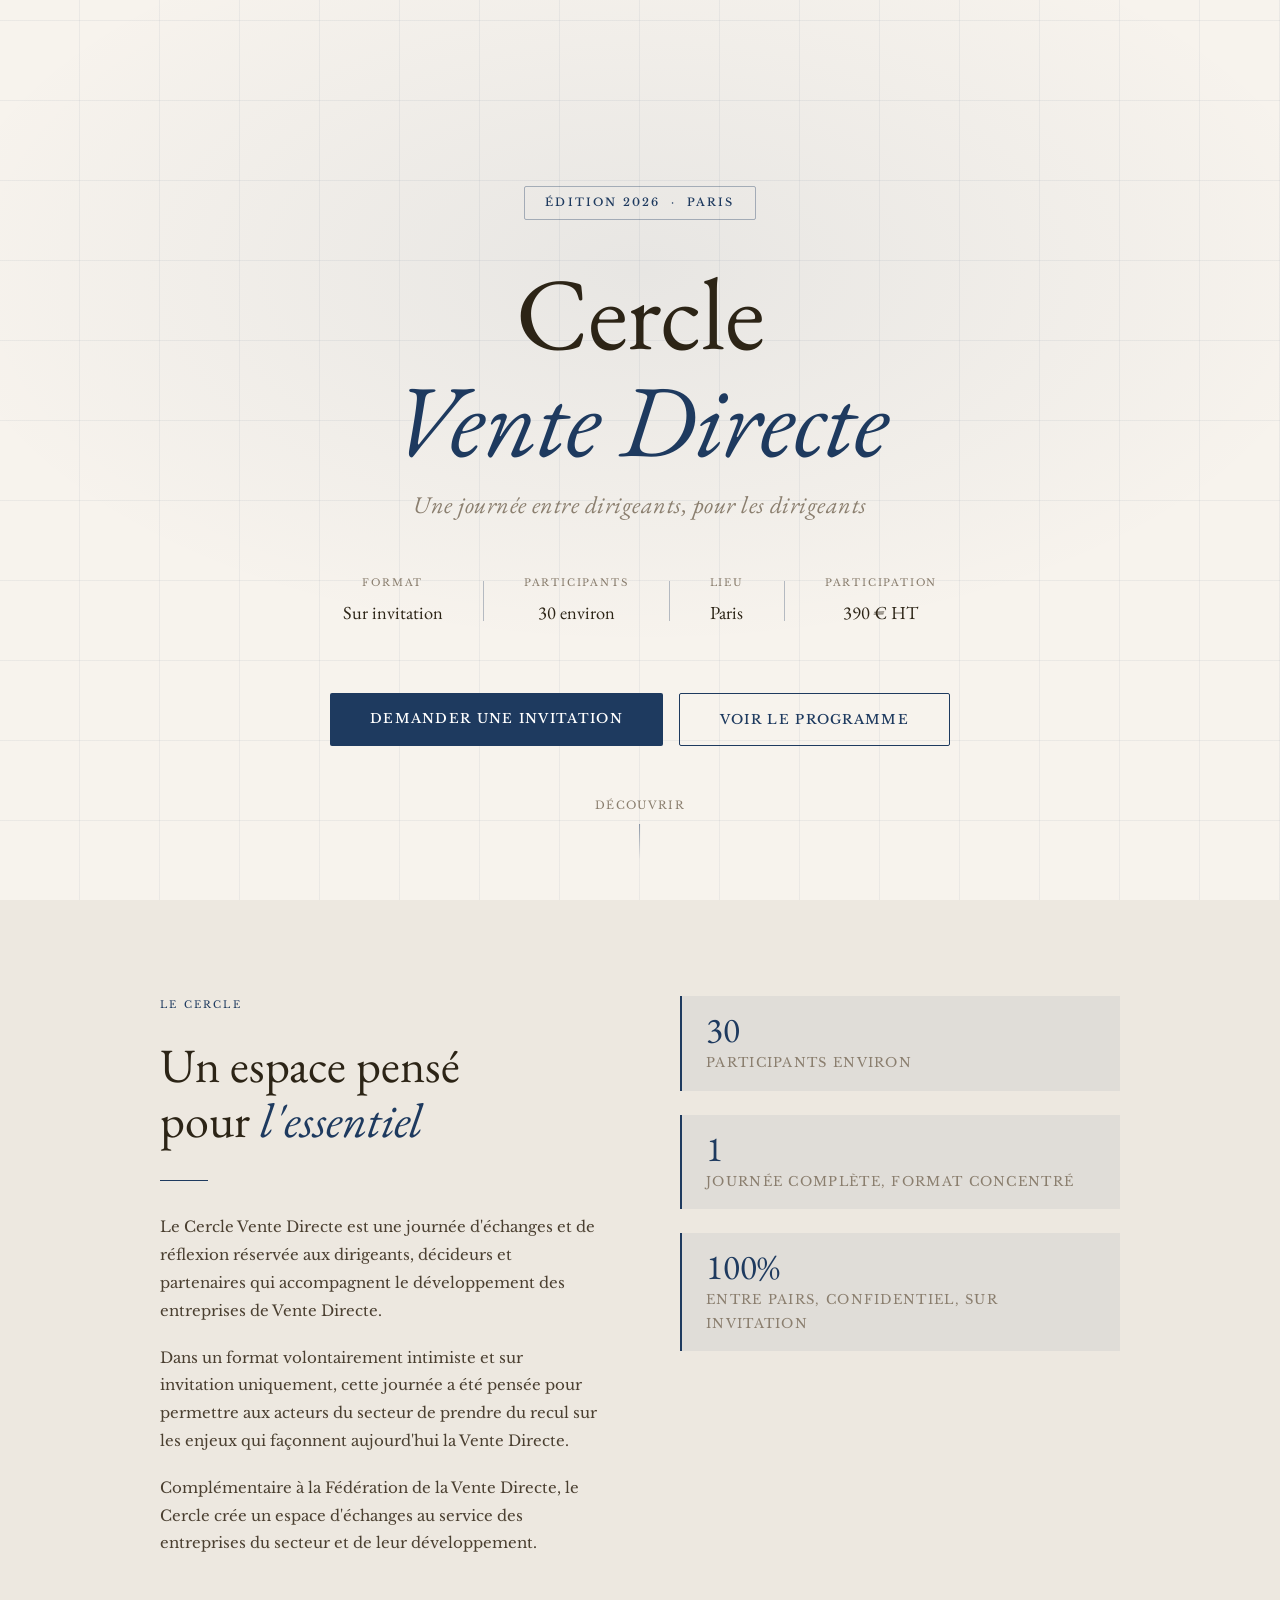
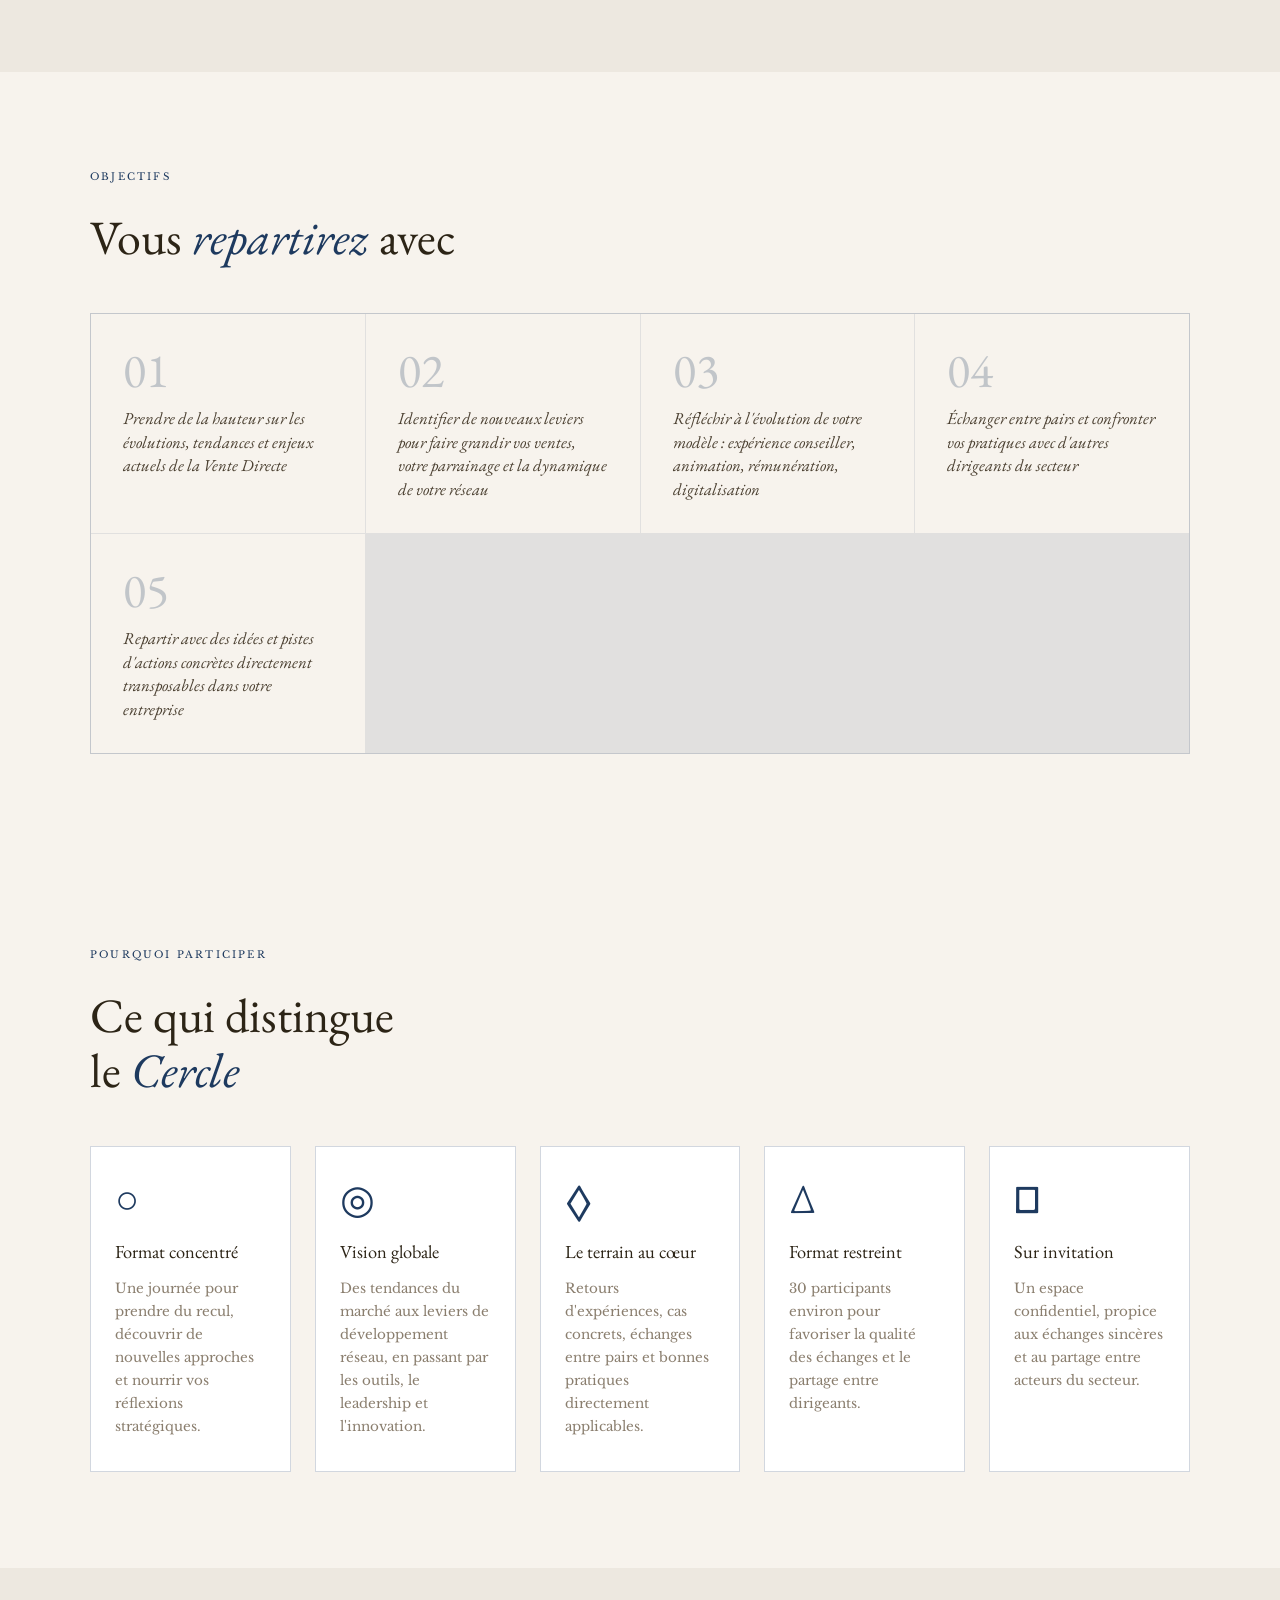
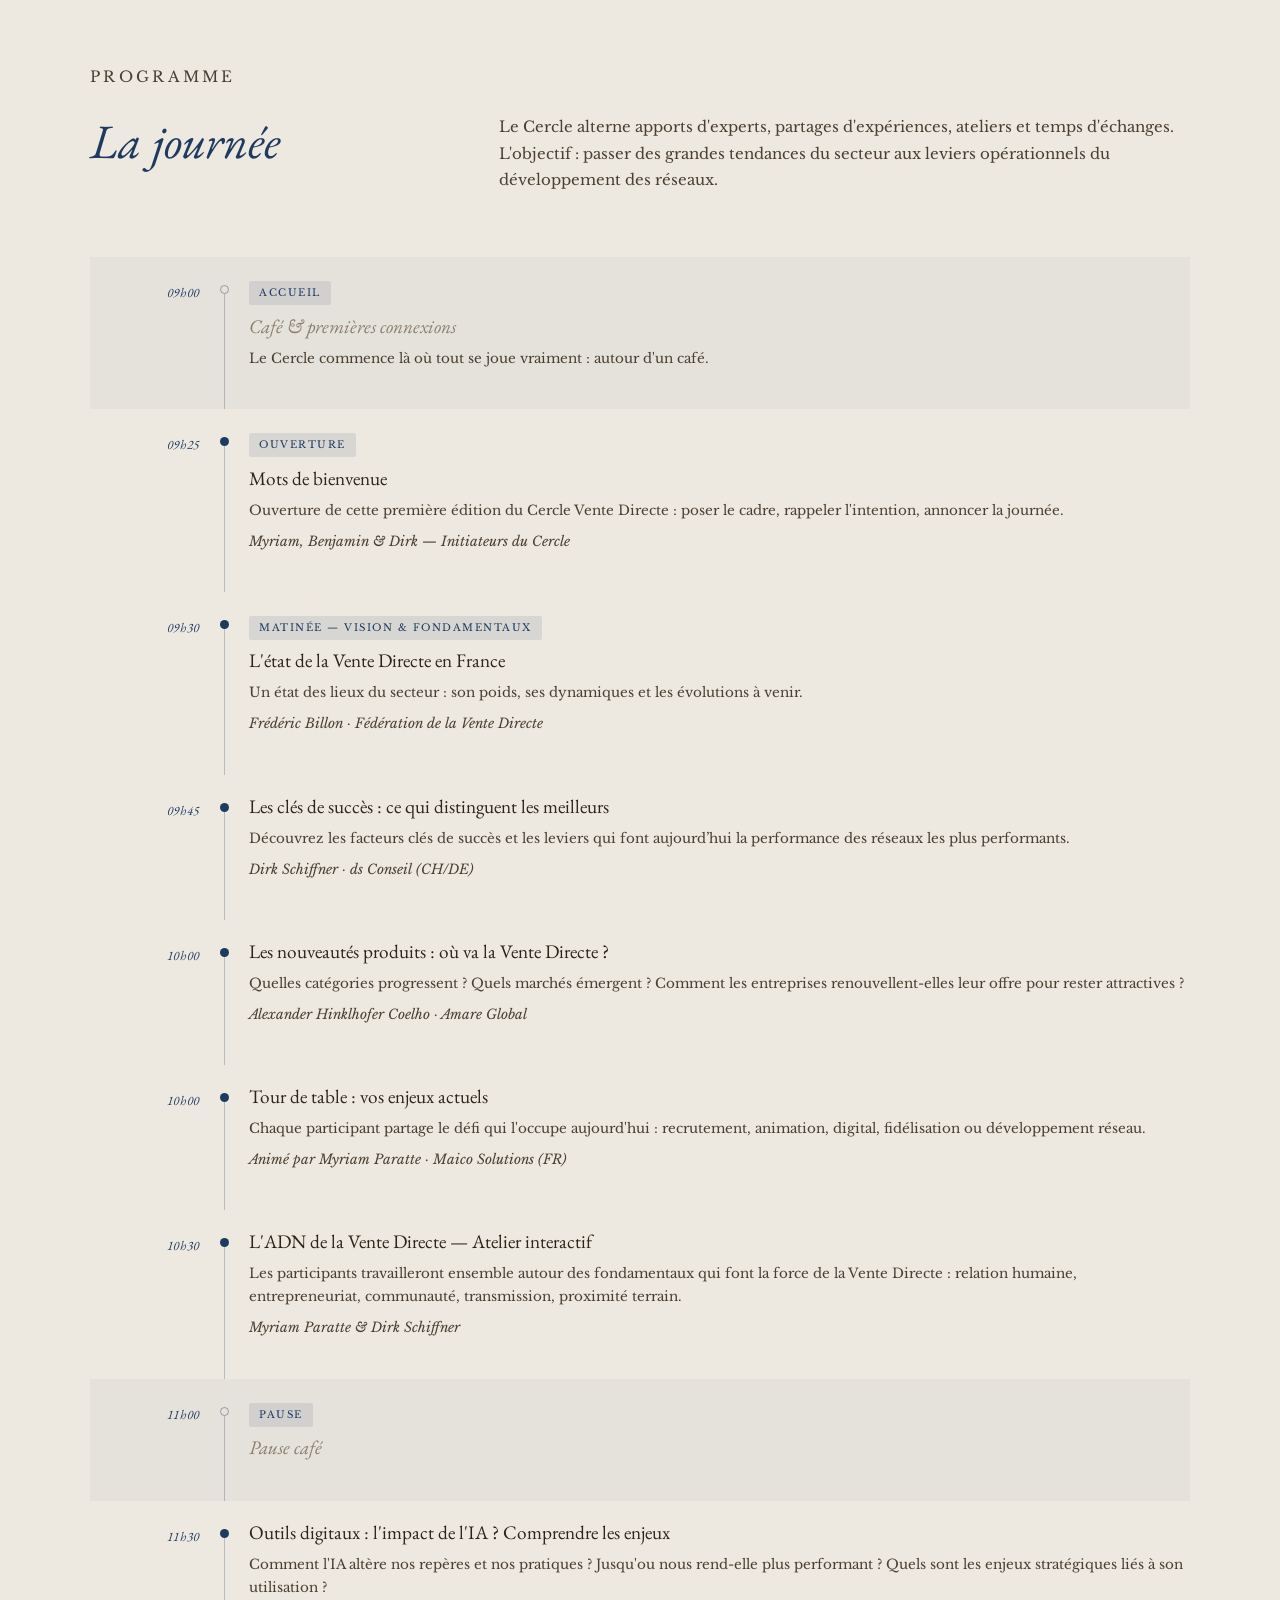
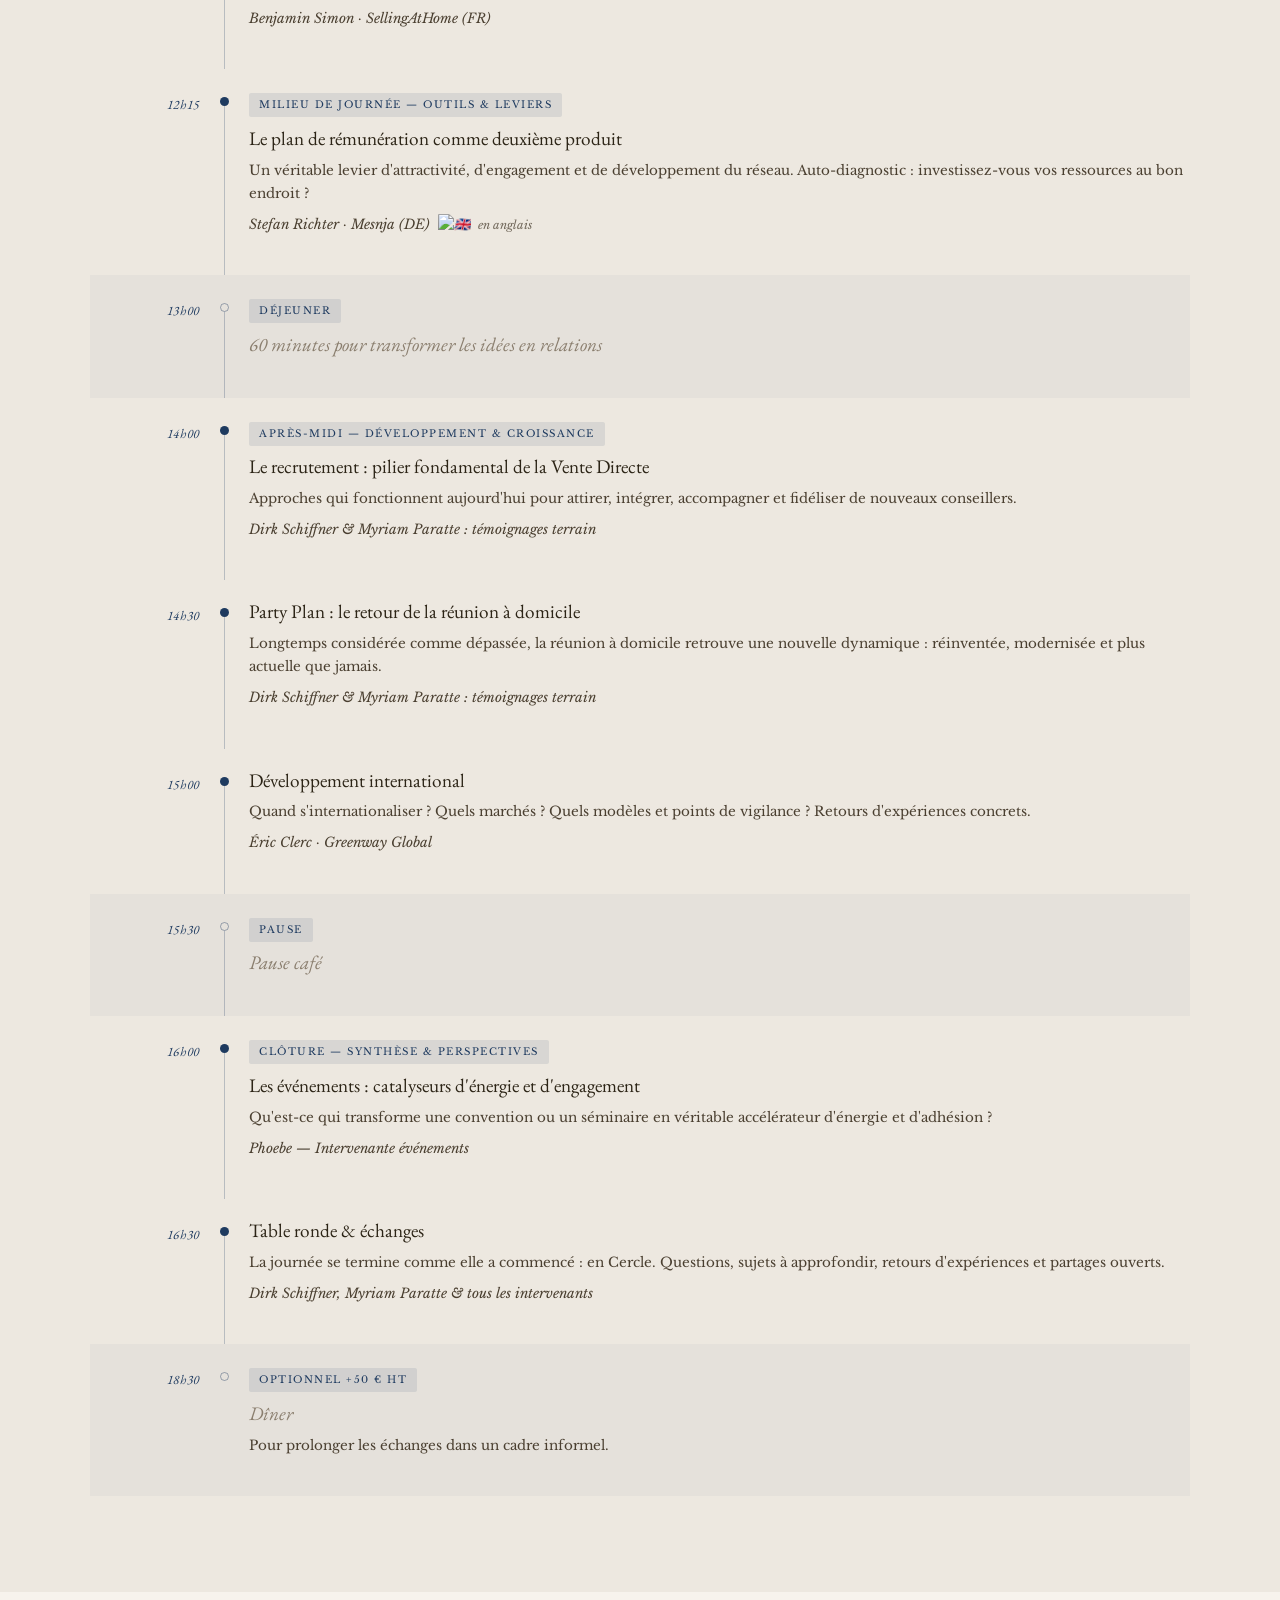
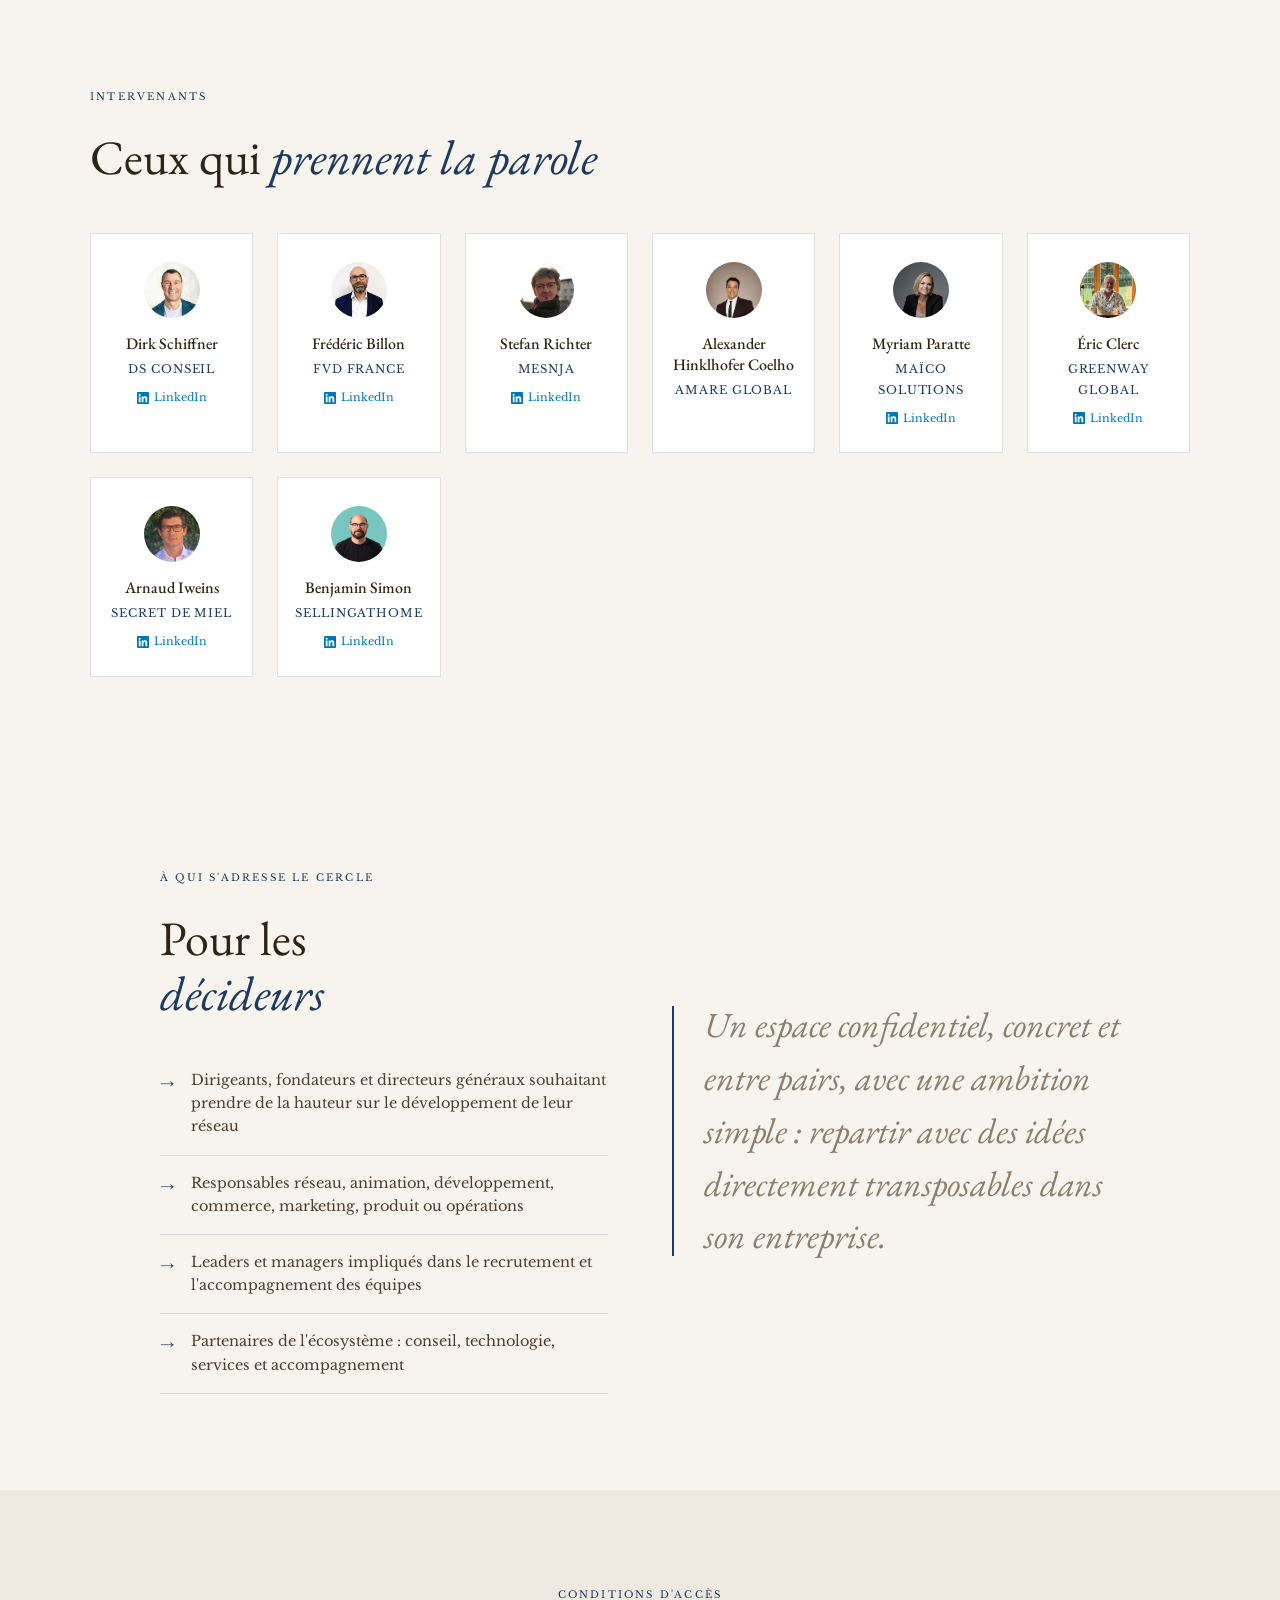
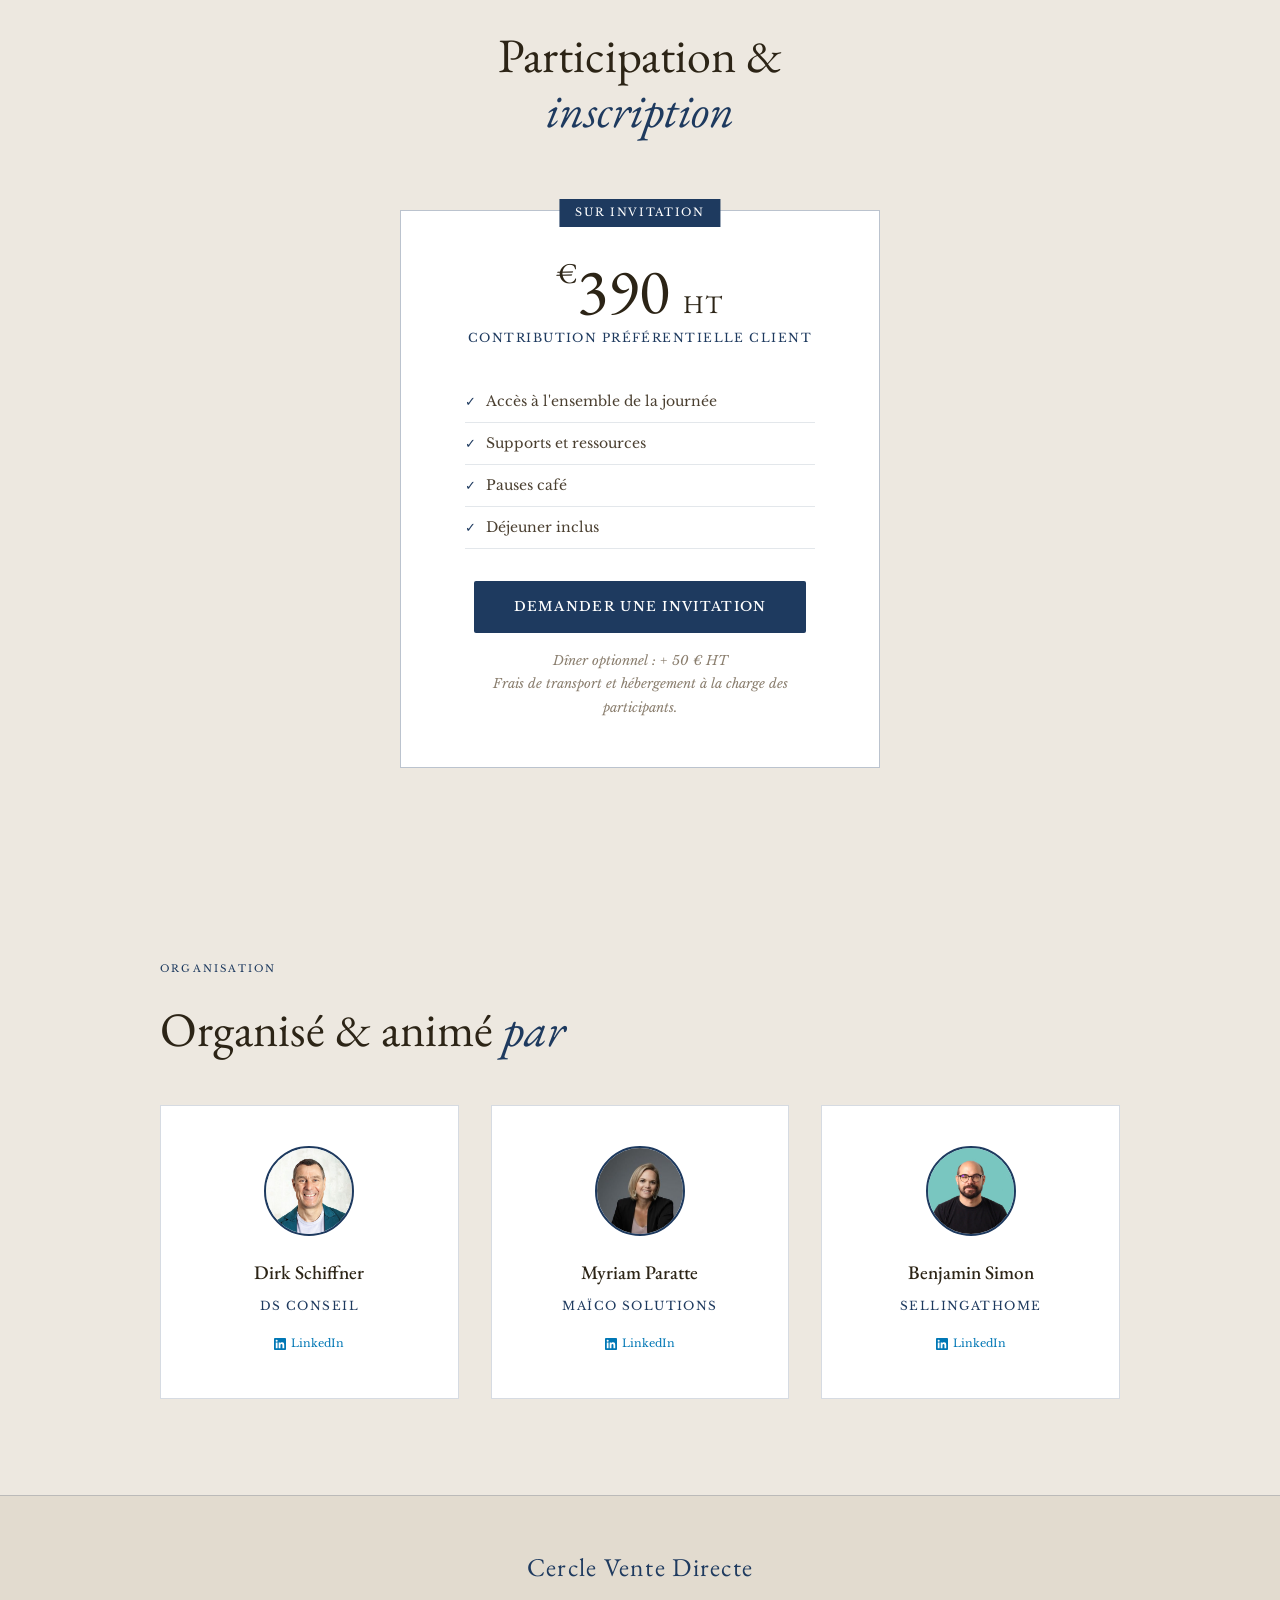
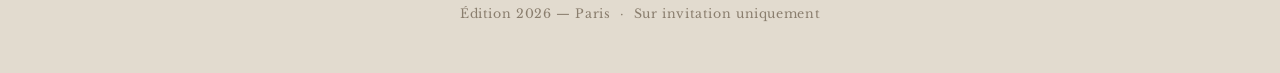
==== index.html @ 14cc056e "Remplacement emoji drapeau par petite icône image (flagcdn) Co-Authored-By: Claude Sonnet 4.6 <norep" ====
<!DOCTYPE html>
<html lang="fr">
<head>
<meta charset="UTF-8">
<meta name="viewport" content="width=device-width, initial-scale=1.0">
<title>Cercle Vente Directe — Paris 2026</title>
<link href="https://fonts.googleapis.com/css2?family=EB+Garamond:ital,wght@0,400;0,500;0,600;1,400;1,500&family=Libre+Baskerville:ital,wght@0,400;0,700;1,400&display=swap" rel="stylesheet">
<style>
  *, *::before, *::after { box-sizing: border-box; margin: 0; padding: 0; }

  :root {
    --gold: #1E3A5F;
    --gold-light: #2D5280;
    --gold-pale: #D6E2F0;
    --dark: #F7F3ED;
    --dark-2: #EDE8E0;
    --dark-3: #E2DBCF;
    --mid: #9A9080;
    --light: #2C2416;
    --white: #FFFFFF;
    --text-body: #4A3F30;
    --text-muted: #8A7E6E;
    --border: rgba(30,58,95,0.2);
    --serif: 'EB Garamond', Georgia, serif;
    --sans: 'Libre Baskerville', Georgia, serif;
  }

  html { scroll-behavior: smooth; }

  body {
    background: var(--dark);
    color: var(--light);
    font-family: var(--sans);
    font-size: 15px;
    line-height: 1.8;
    overflow-x: hidden;
  }

  /* ── HERO ── */
  .hero {
    min-height: 100vh;
    display: flex;
    flex-direction: column;
    justify-content: center;
    align-items: center;
    text-align: center;
    padding: 6rem 2rem 4rem;
    position: relative;
    background:
      radial-gradient(ellipse 80% 60% at 50% 30%, rgba(30,58,95,0.07) 0%, transparent 70%),
      var(--dark);
  }

  .hero::before {
    content: '';
    position: absolute;
    inset: 0;
    background-image:
      repeating-linear-gradient(0deg, transparent, transparent 79px, rgba(30,58,95,0.06) 79px, rgba(30,58,95,0.06) 80px),
      repeating-linear-gradient(90deg, transparent, transparent 79px, rgba(30,58,95,0.06) 79px, rgba(30,58,95,0.06) 80px);
    pointer-events: none;
  }

  .edition-tag {
    display: inline-block;
    font-family: var(--sans);
    font-size: 11px;
    font-weight: 500;
    letter-spacing: 0.2em;
    text-transform: uppercase;
    color: var(--gold);
    border: 1px solid rgba(30,58,95,0.35);
    padding: 6px 20px;
    border-radius: 2px;
    margin-bottom: 2.5rem;
  }

  .hero-title {
    font-family: var(--serif);
    font-size: clamp(3rem, 8vw, 6.5rem);
    font-weight: 300;
    line-height: 1.05;
    letter-spacing: -0.01em;
    color: var(--light);
    margin-bottom: 0.5rem;
  }

  .hero-title em {
    font-style: italic;
    color: var(--gold);
  }

  .hero-subtitle {
    font-family: var(--serif);
    font-size: clamp(1.1rem, 2.5vw, 1.5rem);
    font-weight: 300;
    font-style: italic;
    color: var(--text-muted);
    margin-bottom: 3rem;
    letter-spacing: 0.02em;
  }

  .hero-meta {
    display: flex;
    gap: 2.5rem;
    align-items: center;
    justify-content: center;
    flex-wrap: wrap;
    margin-bottom: 4rem;
  }

  .hero-meta-item {
    display: flex;
    flex-direction: column;
    align-items: center;
    gap: 4px;
  }

  .hero-meta-label {
    font-size: 10px;
    letter-spacing: 0.18em;
    text-transform: uppercase;
    color: var(--text-muted);
  }

  .hero-meta-value {
    font-family: var(--serif);
    font-size: 1.15rem;
    color: var(--light);
    font-weight: 400;
  }

  .hero-meta-sep {
    width: 1px;
    height: 40px;
    background: rgba(30,58,95,0.3);
  }

  .cta-btn {
    display: inline-block;
    font-family: var(--sans);
    font-size: 13px;
    font-weight: 500;
    letter-spacing: 0.1em;
    text-transform: uppercase;
    color: var(--white);
    background: var(--gold);
    padding: 14px 40px;
    border-radius: 2px;
    text-decoration: none;
    transition: background 0.2s, transform 0.15s;
  }

  .cta-btn:hover { background: var(--gold-light); transform: translateY(-1px); }

  .cta-btn--outline {
    background: transparent;
    color: var(--gold);
    border: 1.5px solid var(--gold);
  }

  .cta-btn--outline:hover { background: rgba(30,58,95,0.08); }

  .hero-cta-group {
    display: flex;
    gap: 1rem;
    flex-wrap: wrap;
    justify-content: center;
    margin-bottom: 0;
  }

  .scroll-hint {
    position: absolute;
    bottom: 2.5rem;
    left: 50%;
    transform: translateX(-50%);
    display: flex;
    flex-direction: column;
    align-items: center;
    gap: 8px;
    color: var(--text-muted);
    font-size: 11px;
    letter-spacing: 0.12em;
    text-transform: uppercase;
    animation: nudge 2.5s ease-in-out infinite;
  }

  .scroll-hint::after {
    content: '';
    display: block;
    width: 1px;
    height: 36px;
    background: linear-gradient(to bottom, rgba(30,58,95,0.5), transparent);
  }

  @keyframes nudge {
    0%, 100% { transform: translateX(-50%) translateY(0); }
    50% { transform: translateX(-50%) translateY(6px); }
  }

  /* ── SECTIONS ── */
  section { padding: 6rem 2rem; }

  .container {
    max-width: 960px;
    margin: 0 auto;
  }

  .container-wide {
    max-width: 1100px;
    margin: 0 auto;
  }

  .section-label {
    font-size: 10px;
    letter-spacing: 0.22em;
    text-transform: uppercase;
    color: var(--gold);
    margin-bottom: 1.5rem;
  }

  .section-title {
    font-family: var(--serif);
    font-size: clamp(2rem, 4vw, 3rem);
    font-weight: 300;
    line-height: 1.15;
    color: var(--light);
    margin-bottom: 1.5rem;
  }

  .section-title em { font-style: italic; color: var(--gold); }

  .divider {
    width: 48px;
    height: 1px;
    background: var(--gold);
    margin: 2rem 0;
  }

  /* ── INTRO SECTION ── */
  .intro-section { background: var(--dark-2); }

  .intro-grid {
    display: grid;
    grid-template-columns: 1fr 1fr;
    gap: 5rem;
    align-items: start;
  }

  @media (max-width: 720px) { .intro-grid { grid-template-columns: 1fr; gap: 3rem; } }

  .intro-body p {
    color: var(--text-body);
    line-height: 1.85;
    margin-bottom: 1.2rem;
    font-size: 15px;
  }

  .intro-highlights {
    display: flex;
    flex-direction: column;
    gap: 1.5rem;
  }

  .highlight-card {
    border-left: 2px solid var(--gold);
    padding: 1rem 1.5rem;
    background: rgba(30,58,95,0.06);
  }

  .highlight-card .hc-num {
    font-family: var(--serif);
    font-size: 2.2rem;
    font-weight: 300;
    color: var(--gold);
    line-height: 1;
    margin-bottom: 4px;
  }

  .highlight-card .hc-label {
    font-size: 13px;
    color: var(--text-muted);
    text-transform: uppercase;
    letter-spacing: 0.1em;
  }

  /* ── POURQUOI ── */
  .pourquoi-section { background: var(--dark); }

  .why-grid {
    display: grid;
    grid-template-columns: repeat(auto-fit, minmax(200px, 1fr));
    gap: 1.5rem;
    margin-top: 3rem;
  }

  .why-card {
    padding: 2rem 1.5rem;
    border: 1px solid rgba(30,58,95,0.2);
    position: relative;
    background: var(--white);
    transition: border-color 0.2s, box-shadow 0.2s;
  }

  .why-card:hover { border-color: rgba(30,58,95,0.45); box-shadow: 0 2px 16px rgba(30,58,95,0.08); }

  .why-card .why-icon {
    font-family: var(--serif);
    font-size: 2.5rem;
    font-weight: 300;
    color: var(--gold);
    line-height: 1;
    margin-bottom: 1rem;
  }

  .why-card h3 {
    font-family: var(--serif);
    font-size: 1.15rem;
    font-weight: 400;
    color: var(--light);
    margin-bottom: 0.6rem;
  }

  .why-card p {
    font-size: 13.5px;
    color: var(--text-muted);
    line-height: 1.7;
  }

  /* ── PROGRAMME ── */
  .programme-section { background: var(--dark-2); }

  .programme-header {
    display: grid;
    grid-template-columns: 1fr 2fr;
    gap: 4rem;
    margin-bottom: 4rem;
    align-items: end;
  }

  @media (max-width: 720px) { .programme-header { grid-template-columns: 1fr; gap: 2rem; } }

  .programme-header p {
    color: var(--text-body);
    font-size: 15px;
    line-height: 1.75;
  }

  .timeline { display: flex; flex-direction: column; gap: 0; }

  .timeline-block {
    display: grid;
    grid-template-columns: 110px 1px 1fr;
    gap: 0 1.5rem;
    position: relative;
  }

  .tl-time {
    font-family: var(--serif);
    font-size: 13px;
    color: var(--gold);
    letter-spacing: 0.05em;
    padding: 1.5rem 0;
    text-align: right;
    font-style: italic;
  }

  .tl-line {
    display: flex;
    flex-direction: column;
    align-items: center;
  }

  .tl-dot {
    width: 9px;
    height: 9px;
    border-radius: 50%;
    background: var(--gold);
    flex-shrink: 0;
    margin-top: 1.75rem;
  }

  .tl-connector {
    flex: 1;
    width: 1px;
    background: rgba(30,58,95,0.25);
  }

  .timeline-block:last-child .tl-connector { display: none; }

  .tl-content {
    padding: 1.25rem 0 2rem;
  }

  .tl-tag {
    display: inline-block;
    font-size: 10px;
    letter-spacing: 0.15em;
    text-transform: uppercase;
    color: var(--gold);
    background: rgba(30,58,95,0.1);
    padding: 3px 10px;
    border-radius: 2px;
    margin-bottom: 0.6rem;
  }

  .tl-content h3 {
    font-family: var(--serif);
    font-size: 1.2rem;
    font-weight: 400;
    color: var(--light);
    margin-bottom: 0.5rem;
    line-height: 1.3;
  }

  .tl-content p {
    font-size: 13.5px;
    color: var(--text-body);
    line-height: 1.7;
    margin-bottom: 0.4rem;
  }

  .tl-speaker {
    font-size: 12px;
    color: var(--gold);
    font-style: italic;
    margin-top: 0.5rem !important;
  }

  .tl-break {
    background: rgba(30,58,95,0.04);
  }

  .tl-break .tl-dot {
    background: transparent;
    border: 1px solid rgba(30,58,95,0.4);
  }

  .tl-break .tl-content h3 {
    color: var(--text-muted);
    font-style: italic;
  }

  /* ── PUBLIC ── */
  .public-section { background: var(--dark); }

  .public-grid {
    display: grid;
    grid-template-columns: 1fr 1fr;
    gap: 4rem;
    align-items: center;
  }

  @media (max-width: 720px) { .public-grid { grid-template-columns: 1fr; gap: 2rem; } }

  .public-list { list-style: none; margin-top: 2rem; }

  .public-list li {
    display: flex;
    align-items: flex-start;
    gap: 1rem;
    padding: 1rem 0;
    border-bottom: 1px solid rgba(30,58,95,0.15);
    font-size: 14.5px;
    color: var(--text-body);
    line-height: 1.6;
  }

  .public-list li::before {
    content: '→';
    color: var(--gold);
    font-family: var(--serif);
    flex-shrink: 0;
    margin-top: 2px;
  }

  .public-quote {
    font-family: var(--serif);
    font-size: clamp(1.5rem, 3vw, 2.2rem);
    font-weight: 300;
    font-style: italic;
    color: var(--text-muted);
    line-height: 1.5;
    position: relative;
    padding-left: 2rem;
  }

  .public-quote::before {
    content: '';
    position: absolute;
    left: 0;
    top: 0.2em;
    bottom: 0.2em;
    width: 2px;
    background: var(--gold);
  }

  /* ── PRICING ── */
  .pricing-section {
    background: var(--dark-2);
    text-align: center;
  }

  .pricing-card {
    display: inline-flex;
    flex-direction: column;
    align-items: center;
    border: 1px solid rgba(30,58,95,0.3);
    padding: 3rem 4rem;
    max-width: 480px;
    width: 100%;
    margin: 3rem auto 0;
    position: relative;
    background: var(--white);
  }

  .pricing-card::before {
    content: 'Sur invitation';
    position: absolute;
    top: -12px;
    left: 50%;
    transform: translateX(-50%);
    font-size: 11px;
    letter-spacing: 0.15em;
    text-transform: uppercase;
    color: var(--white);
    background: var(--gold);
    padding: 4px 16px;
  }

  .price-main {
    font-family: var(--serif);
    font-size: 4rem;
    font-weight: 300;
    color: var(--light);
    line-height: 1;
    margin-bottom: 4px;
  }

  .price-main sup { font-size: 1.8rem; vertical-align: top; margin-top: 0.4em; }

  .price-label {
    font-size: 12px;
    letter-spacing: 0.12em;
    text-transform: uppercase;
    color: var(--gold);
    margin-bottom: 2rem;
  }

  .price-includes {
    list-style: none;
    text-align: left;
    width: 100%;
    margin-bottom: 2rem;
  }

  .price-includes li {
    display: flex;
    align-items: center;
    gap: 10px;
    padding: 8px 0;
    border-bottom: 1px solid rgba(30,58,95,0.12);
    font-size: 14px;
    color: var(--text-body);
  }

  .price-includes li::before {
    content: '✓';
    color: var(--gold);
    font-size: 13px;
  }

  .price-extra {
    font-size: 13px;
    color: var(--text-muted);
    font-style: italic;
    margin-top: 1rem;
  }

  /* ── FOOTER ── */
  footer {
    background: var(--dark-3);
    padding: 3rem 2rem;
    text-align: center;
    border-top: 1px solid rgba(30,58,95,0.2);
  }

  footer .footer-logo {
    font-family: var(--serif);
    font-size: 1.6rem;
    font-weight: 300;
    color: var(--gold);
    letter-spacing: 0.05em;
    margin-bottom: 0.8rem;
  }

  footer p {
    font-size: 12.5px;
    color: var(--text-muted);
    letter-spacing: 0.05em;
  }

  /* ── OBJECTIFS ── */
  .objectifs-section { background: var(--dark); }

  .obj-grid {
    display: grid;
    grid-template-columns: repeat(auto-fit, minmax(260px, 1fr));
    gap: 1px;
    margin-top: 3rem;
    border: 1px solid rgba(30,58,95,0.15);
    background: rgba(30,58,95,0.1);
  }

  .obj-item {
    padding: 2rem;
    background: var(--dark);
    transition: background 0.2s;
  }

  .obj-item:hover { background: var(--white); }

  .obj-num {
    font-family: var(--serif);
    font-size: 3rem;
    font-weight: 300;
    color: rgba(30,58,95,0.25);
    line-height: 1;
    margin-bottom: 0.8rem;
  }

  .obj-item h3 {
    font-family: var(--serif);
    font-size: 1.05rem;
    font-weight: 400;
    color: var(--text-body);
    line-height: 1.4;
    font-style: italic;
  }

  /* ── INTERVENANTS ── */
  .speakers-section { background: var(--dark); }

  .speakers-grid {
    display: grid;
    grid-template-columns: repeat(auto-fill, minmax(160px, 1fr));
    gap: 1.5rem;
    margin-top: 3rem;
  }

  .speaker-card {
    display: flex;
    flex-direction: column;
    align-items: center;
    text-align: center;
    padding: 1.75rem 1rem 1.5rem;
    border: 1px solid rgba(30,58,95,0.15);
    background: var(--white);
    transition: border-color 0.2s, transform 0.15s;
  }

  .speaker-card:hover {
    border-color: rgba(30,58,95,0.4);
    transform: translateY(-2px);
  }

  .speaker-avatar {
    width: 56px;
    height: 56px;
    border-radius: 50%;
    display: flex;
    align-items: center;
    justify-content: center;
    font-family: var(--serif);
    font-size: 1.05rem;
    font-weight: 500;
    letter-spacing: 0.04em;
    margin-bottom: 1rem;
    flex-shrink: 0;
    overflow: hidden;
  }

  .speaker-avatar img {
    width: 100%;
    height: 100%;
    object-fit: cover;
    object-position: top center;
  }

  /* palette distincte par initiales */
  .spk-ds { background: #D6E2F0; border: 1.5px solid #1E3A5F; color: #1E3A5F; }
  .spk-fb { background: #E8EEF5; border: 1.5px solid #4A6E8C; color: #4A6E8C; }
  .spk-sr { background: #E6EBF5; border: 1.5px solid #2D4A7A; color: #2D4A7A; }
  .spk-ac { background: #F5EBE8; border: 1.5px solid #9A5040; color: #9A5040; }
  .spk-mp { background: #EDE8F5; border: 1.5px solid #7A6A9A; color: #7A6A9A; }
  .spk-ec { background: #E8F2EE; border: 1.5px solid #3A7A6A; color: #3A7A6A; }
  .spk-af { background: #F5F0E8; border: 1.5px solid #8A7040; color: #8A7040; }
  .spk-ai { background: #F5E8EE; border: 1.5px solid #9A4A6A; color: #9A4A6A; }
  .spk-bs { background: #E5EEF5; border: 1.5px solid #4A7A9A; color: #4A7A9A; }

  .speaker-card h4 {
    font-family: var(--serif);
    font-size: 1rem;
    font-weight: 500;
    color: var(--light);
    line-height: 1.3;
    margin-bottom: 4px;
  }

  .speaker-card p {
    font-size: 11.5px;
    letter-spacing: 0.08em;
    text-transform: uppercase;
    color: var(--gold);
  }

  /* ── ÉQUIPE ── */
  .team-section { background: var(--dark-2); }

  .team-grid {
    display: grid;
    grid-template-columns: repeat(3, 1fr);
    gap: 2rem;
    margin-top: 3rem;
  }

  @media (max-width: 720px) { .team-grid { grid-template-columns: 1fr; gap: 1.5rem; } }

  .team-card {
    display: flex;
    flex-direction: column;
    align-items: center;
    text-align: center;
    padding: 2.5rem 2rem;
    background: var(--white);
    border: 1px solid rgba(30,58,95,0.18);
    transition: border-color 0.2s, box-shadow 0.2s;
  }

  .team-card:hover {
    border-color: rgba(30,58,95,0.4);
    box-shadow: 0 4px 20px rgba(30,58,95,0.08);
  }

  .team-avatar {
    width: 90px;
    height: 90px;
    border-radius: 50%;
    background: #D6E2F0;
    border: 2px solid #1E3A5F;
    display: flex;
    align-items: center;
    justify-content: center;
    font-family: var(--serif);
    font-size: 1.4rem;
    font-weight: 500;
    color: var(--gold);
    letter-spacing: 0.04em;
    margin-bottom: 1.25rem;
    flex-shrink: 0;
    overflow: hidden;
  }

  .team-avatar img {
    width: 100%;
    height: 100%;
    object-fit: cover;
    object-position: top center;
  }

  .linkedin-link {
    display: inline-flex;
    align-items: center;
    gap: 5px;
    font-size: 11px;
    color: #0077B5;
    text-decoration: none;
    margin-top: 8px;
    letter-spacing: 0;
    text-transform: none;
    font-style: normal;
  }

  .linkedin-link:hover { text-decoration: underline; }

  .linkedin-link svg { flex-shrink: 0; }

  .team-avatar--mp {
    background: #EDE8F5;
    border-color: #7A6A9A;
    color: #7A6A9A;
  }

  .team-avatar--bs {
    background: #E5EEF5;
    border-color: #4A7A9A;
    color: #4A7A9A;
  }

  .team-info h3 {
    font-family: var(--serif);
    font-size: 1.2rem;
    font-weight: 500;
    color: var(--light);
    margin-bottom: 4px;
  }

  .team-company {
    font-size: 12px;
    letter-spacing: 0.12em;
    text-transform: uppercase;
    color: var(--gold);
    margin-bottom: 0.6rem !important;
  }

  .team-role {
    font-size: 13px;
    color: var(--text-muted);
    font-style: italic;
    line-height: 1.5;
  }

</style>
</head>
<body>

<!-- HERO -->
<section class="hero">
  <div class="edition-tag">Édition 2026 &nbsp;·&nbsp; Paris</div>
  <h1 class="hero-title">Cercle<br><em>Vente Directe</em></h1>
  <p class="hero-subtitle">Une journée entre dirigeants, pour les dirigeants</p>

  <div class="hero-meta">
    <div class="hero-meta-item">
      <span class="hero-meta-label">Format</span>
      <span class="hero-meta-value">Sur invitation</span>
    </div>
    <div class="hero-meta-sep"></div>
    <div class="hero-meta-item">
      <span class="hero-meta-label">Participants</span>
      <span class="hero-meta-value">30 environ</span>
    </div>
    <div class="hero-meta-sep"></div>
    <div class="hero-meta-item">
      <span class="hero-meta-label">Lieu</span>
      <span class="hero-meta-value">Paris</span>
    </div>
    <div class="hero-meta-sep"></div>
    <div class="hero-meta-item">
      <span class="hero-meta-label">Participation</span>
      <span class="hero-meta-value">390 € HT</span>
    </div>
  </div>

  <div class="hero-cta-group">
    <a href="mailto:contact@cercle-vente-directe.fr" class="cta-btn">Demander une invitation</a>
    <a href="#programme" class="cta-btn cta-btn--outline">Voir le programme</a>
  </div>
  <div class="scroll-hint">Découvrir</div>
</section>

<!-- INTRO -->
<section class="intro-section">
  <div class="container">
    <div class="intro-grid">
      <div>
        <p class="section-label">Le Cercle</p>
        <h2 class="section-title">Un espace pensé<br>pour <em>l'essentiel</em></h2>
        <div class="divider"></div>
        <div class="intro-body">
          <p>Le Cercle Vente Directe est une journée d'échanges et de réflexion réservée aux dirigeants, décideurs et partenaires qui accompagnent le développement des entreprises de Vente Directe.</p>
          <p>Dans un format volontairement intimiste et sur invitation uniquement, cette journée a été pensée pour permettre aux acteurs du secteur de prendre du recul sur les enjeux qui façonnent aujourd'hui la Vente Directe.</p>
          <p>Complémentaire à la Fédération de la Vente Directe, le Cercle crée un espace d'échanges au service des entreprises du secteur et de leur développement.</p>
        </div>
      </div>
      <div class="intro-highlights">
        <div class="highlight-card">
          <div class="hc-num">30</div>
          <div class="hc-label">Participants environ</div>
        </div>
        <div class="highlight-card">
          <div class="hc-num">1</div>
          <div class="hc-label">Journée complète, format concentré</div>
        </div>
        <div class="highlight-card">
          <div class="hc-num">100%</div>
          <div class="hc-label">Entre pairs, confidentiel, sur invitation</div>
        </div>
      </div>
    </div>
  </div>
</section>

<!-- OBJECTIFS -->
<section class="objectifs-section">
  <div class="container-wide">
    <p class="section-label">Objectifs</p>
    <h2 class="section-title">Vous <em>repartirez</em> avec</h2>
    <div class="obj-grid">
      <div class="obj-item">
        <div class="obj-num">01</div>
        <h3>Prendre de la hauteur sur les évolutions, tendances et enjeux actuels de la Vente Directe</h3>
      </div>
      <div class="obj-item">
        <div class="obj-num">02</div>
        <h3>Identifier de nouveaux leviers pour faire grandir vos ventes, votre parrainage et la dynamique de votre réseau</h3>
      </div>
      <div class="obj-item">
        <div class="obj-num">03</div>
        <h3>Réfléchir à l'évolution de votre modèle : expérience conseiller, animation, rémunération, digitalisation</h3>
      </div>
      <div class="obj-item">
        <div class="obj-num">04</div>
        <h3>Échanger entre pairs et confronter vos pratiques avec d'autres dirigeants du secteur</h3>
      </div>
      <div class="obj-item">
        <div class="obj-num">05</div>
        <h3>Repartir avec des idées et pistes d'actions concrètes directement transposables dans votre entreprise</h3>
      </div>
    </div>
  </div>
</section>

<!-- POURQUOI -->
<section class="pourquoi-section">
  <div class="container-wide">
    <p class="section-label">Pourquoi participer</p>
    <h2 class="section-title">Ce qui distingue<br>le <em>Cercle</em></h2>
    <div class="why-grid">
      <div class="why-card">
        <div class="why-icon">○</div>
        <h3>Format concentré</h3>
        <p>Une journée pour prendre du recul, découvrir de nouvelles approches et nourrir vos réflexions stratégiques.</p>
      </div>
      <div class="why-card">
        <div class="why-icon">◎</div>
        <h3>Vision globale</h3>
        <p>Des tendances du marché aux leviers de développement réseau, en passant par les outils, le leadership et l'innovation.</p>
      </div>
      <div class="why-card">
        <div class="why-icon">◇</div>
        <h3>Le terrain au cœur</h3>
        <p>Retours d'expériences, cas concrets, échanges entre pairs et bonnes pratiques directement applicables.</p>
      </div>
      <div class="why-card">
        <div class="why-icon">△</div>
        <h3>Format restreint</h3>
        <p>30 participants environ pour favoriser la qualité des échanges et le partage entre dirigeants.</p>
      </div>
      <div class="why-card">
        <div class="why-icon">□</div>
        <h3>Sur invitation</h3>
        <p>Un espace confidentiel, propice aux échanges sincères et au partage entre acteurs du secteur.</p>
      </div>
    </div>
  </div>
</section>

<!-- PROGRAMME -->
<section class="programme-section" id="programme">
  <div class="container-wide">
    <div class="programme-header">
      <div>
        <p class="section-label">Programme</p>
        <h2 class="section-title"><em>La journée</em></h2>
      </div>
      <p>Le Cercle alterne apports d'experts, partages d'expériences, ateliers et temps d'échanges. L'objectif : passer des grandes tendances du secteur aux leviers opérationnels du développement des réseaux.</p>
    </div>

    <div class="timeline">

      <!-- Accueil -->
      <div class="timeline-block tl-break">
        <div class="tl-time">09h00</div>
        <div class="tl-line"><div class="tl-dot"></div><div class="tl-connector"></div></div>
        <div class="tl-content">
          <span class="tl-tag">Accueil</span>
          <h3>Café & premières connexions</h3>
          <p>Le Cercle commence là où tout se joue vraiment : autour d'un café.</p>
        </div>
      </div>

      <!-- Bienvenue -->
      <div class="timeline-block">
        <div class="tl-time">09h25</div>
        <div class="tl-line"><div class="tl-dot"></div><div class="tl-connector"></div></div>
        <div class="tl-content">
          <span class="tl-tag">Ouverture</span>
          <h3>Mots de bienvenue</h3>
          <p>Ouverture de cette première édition du Cercle Vente Directe : poser le cadre, rappeler l'intention, annoncer la journée.</p>
          <p class="tl-speaker">Myriam, Benjamin & Dirk — Initiateurs du Cercle</p>
        </div>
      </div>

      <!-- État du marché -->
      <div class="timeline-block">
        <div class="tl-time">09h30</div>
        <div class="tl-line"><div class="tl-dot"></div><div class="tl-connector"></div></div>
        <div class="tl-content">
          <span class="tl-tag">Matinée — Vision & Fondamentaux</span>
          <h3>L'état de la Vente Directe en France</h3>
          <p>Un état des lieux du secteur : son poids, ses dynamiques et les évolutions à venir.</p>
          <p class="tl-speaker">Frédéric Billon · Fédération de la Vente Directe</p>
        </div>
      </div>

      <!-- Tendances -->
      <div class="timeline-block">
        <div class="tl-time">09h45</div>
        <div class="tl-line"><div class="tl-dot"></div><div class="tl-connector"></div></div>
        <div class="tl-content">
          <h3>Les clés de succès : ce qui distinguent les meilleurs</h3>
          <p>Découvrez les facteurs clés de succès et les leviers qui font aujourd’hui la performance des réseaux les plus performants.</p>
          <p class="tl-speaker">Dirk Schiffner · ds Conseil (CH/DE)</p>
        </div>
      </div>
      
      <!-- Produits -->
      <div class="timeline-block">
        <div class="tl-time">10h00</div>
        <div class="tl-line"><div class="tl-dot"></div><div class="tl-connector"></div></div>
        <div class="tl-content">
          <h3>Les nouveautés produits : où va la Vente Directe ?</h3>
          <p>Quelles catégories progressent ? Quels marchés émergent ? Comment les entreprises renouvellent-elles leur offre pour rester attractives ?</p>
          <p class="tl-speaker">Alexander Hinklhofer Coelho · Amare Global</p>
        </div>
      </div>

      <!-- Tour de table -->
      <div class="timeline-block">
        <div class="tl-time">10h00</div>
        <div class="tl-line"><div class="tl-dot"></div><div class="tl-connector"></div></div>
        <div class="tl-content">
          <h3>Tour de table : vos enjeux actuels</h3>
          <p>Chaque participant partage le défi qui l'occupe aujourd'hui : recrutement, animation, digital, fidélisation ou développement réseau.</p>
          <p class="tl-speaker">Animé par Myriam Paratte · Maico Solutions (FR)</p>
        </div>
      </div>

      
      <!-- ADN -->
      <div class="timeline-block">
        <div class="tl-time">10h30</div>
        <div class="tl-line"><div class="tl-dot"></div><div class="tl-connector"></div></div>
        <div class="tl-content">
          <h3>L'ADN de la Vente Directe — Atelier interactif</h3>
          <p>Les participants travailleront ensemble autour des fondamentaux qui font la force de la Vente Directe : relation humaine, entrepreneuriat, communauté, transmission, proximité terrain.</p>
          <p class="tl-speaker">Myriam Paratte & Dirk Schiffner</p>
        </div>
      </div>


      <!-- Pause -->
      <div class="timeline-block tl-break">
        <div class="tl-time">11h00</div>
        <div class="tl-line"><div class="tl-dot"></div><div class="tl-connector"></div></div>
        <div class="tl-content">
          <span class="tl-tag">Pause</span>
          <h3>Pause café</h3>
        </div>
      </div>


      <!-- Digital -->
      <div class="timeline-block">
        <div class="tl-time">11h30</div>
        <div class="tl-line"><div class="tl-dot"></div><div class="tl-connector"></div></div>
        <div class="tl-content">
          <h3>Outils digitaux : l'impact de l'IA ? Comprendre les enjeux</h3>
          <p>Comment l'IA altère nos repères et nos pratiques ? Jusqu'ou nous rend-elle plus performant ? Quels sont les enjeux stratégiques liés à son utilisation ? </p>
          <p class="tl-speaker">Benjamin Simon · SellingAtHome (FR)</p>
        </div>
      </div>

      <!-- Mission -->
      <!-- <div class="timeline-block">
        <div class="tl-time">12h00</div>
        <div class="tl-line"><div class="tl-dot"></div><div class="tl-connector"></div></div>
        <div class="tl-content">
          <h3>Travailler avec mission, vision et valeurs</h3>
          <p>Comment passer d'une mission affichée à un véritable levier d'alignement, d'engagement et de développement du réseau ?</p>
          <p class="tl-speaker">Dirk Schiffner · ds Conseil</p>
        </div>
      </div> -->

      <!-- Rémunération -->
      <div class="timeline-block">
        <div class="tl-time">12h15</div>
        <div class="tl-line"><div class="tl-dot"></div><div class="tl-connector"></div></div>
        <div class="tl-content">
          <span class="tl-tag">Milieu de journée — Outils & Leviers</span>
          <h3>Le plan de rémunération comme deuxième produit</h3>
          <p>Un véritable levier d'attractivité, d'engagement et de développement du réseau. Auto-diagnostic : investissez-vous vos ressources au bon endroit ?</p>
          <p class="tl-speaker">Stefan Richter · Mesnja (DE) &nbsp;<span title="Intervention en anglais"><img src="https://flagcdn.com/16x12/gb.png" width="16" height="12" alt="🇬🇧" style="vertical-align:middle; margin-right:3px; border-radius:1px;"> <em style="font-size:0.85em; font-style:italic; opacity:0.75;">en anglais</em></span></p>
        </div>
      </div>

      <!-- Déjeuner -->
      <div class="timeline-block tl-break">
        <div class="tl-time">13h00</div>
        <div class="tl-line"><div class="tl-dot"></div><div class="tl-connector"></div></div>
        <div class="tl-content">
          <span class="tl-tag">Déjeuner</span>
          <h3>60 minutes pour transformer les idées en relations</h3>
        </div>
      </div>

      <!-- Recrutement -->
      <div class="timeline-block">
        <div class="tl-time">14h00</div>
        <div class="tl-line"><div class="tl-dot"></div><div class="tl-connector"></div></div>
        <div class="tl-content">
          <span class="tl-tag">Après-midi — Développement & Croissance</span>
          <h3>Le recrutement : pilier fondamental de la Vente Directe</h3>
          <p>Approches qui fonctionnent aujourd'hui pour attirer, intégrer, accompagner et fidéliser de nouveaux conseillers.</p>
          <p class="tl-speaker">Dirk Schiffner & Myriam Paratte : témoignages terrain</p>
        </div>
      </div>

      <!-- Party Plan -->
      <div class="timeline-block">
        <div class="tl-time">14h30</div>
        <div class="tl-line"><div class="tl-dot"></div><div class="tl-connector"></div></div>
        <div class="tl-content">
          <h3>Party Plan : le retour de la réunion à domicile</h3>
          <p>Longtemps considérée comme dépassée, la réunion à domicile retrouve une nouvelle dynamique : réinventée, modernisée et plus actuelle que jamais.</p>
          <p class="tl-speaker">Dirk Schiffner & Myriam Paratte : témoignages terrain</p>
        </div>
      </div>

      <!-- International -->
      <div class="timeline-block">
        <div class="tl-time">15h00</div>
        <div class="tl-line"><div class="tl-dot"></div><div class="tl-connector"></div></div>
        <div class="tl-content">
          <h3>Développement international</h3>
          <p>Quand s'internationaliser ? Quels marchés ? Quels modèles et points de vigilance ? Retours d'expériences concrets.</p>
          <p class="tl-speaker">Éric Clerc · Greenway Global</p>
        </div>
      </div>

      <!-- Pause -->
      <div class="timeline-block tl-break">
        <div class="tl-time">15h30</div>
        <div class="tl-line"><div class="tl-dot"></div><div class="tl-connector"></div></div>
        <div class="tl-content">
          <span class="tl-tag">Pause</span>
          <h3>Pause café</h3>
        </div>
      </div>

      <!-- Événements -->
      <div class="timeline-block">
        <div class="tl-time">16h00</div>
        <div class="tl-line"><div class="tl-dot"></div><div class="tl-connector"></div></div>
        <div class="tl-content">
          <span class="tl-tag">Clôture — Synthèse & Perspectives</span>
          <h3>Les événements : catalyseurs d'énergie et d'engagement</h3>
          <p>Qu'est-ce qui transforme une convention ou un séminaire en véritable accélérateur d'énergie et d'adhésion ?</p>
          <p class="tl-speaker">Phoebe — Intervenante événements</p>
        </div>
      </div>

      <!-- Table ronde -->
      <div class="timeline-block">
        <div class="tl-time">16h30</div>
        <div class="tl-line"><div class="tl-dot"></div><div class="tl-connector"></div></div>
        <div class="tl-content">
          <h3>Table ronde & échanges</h3>
          <p>La journée se termine comme elle a commencé : en Cercle. Questions, sujets à approfondir, retours d'expériences et partages ouverts.</p>
          <p class="tl-speaker">Dirk Schiffner, Myriam Paratte & tous les intervenants</p>
        </div>
      </div>

      <!-- Dîner -->
      <div class="timeline-block tl-break">
        <div class="tl-time">18h30</div>
        <div class="tl-line"><div class="tl-dot"></div><div class="tl-connector"></div></div>
        <div class="tl-content">
          <span class="tl-tag">Optionnel +50 € HT</span>
          <h3>Dîner</h3>
          <p>Pour prolonger les échanges dans un cadre informel.</p>
        </div>
      </div>

    </div>
  </div>
</section>

<!-- INTERVENANTS -->
<section class="speakers-section">
  <div class="container-wide">
    <p class="section-label">Intervenants</p>
    <h2 class="section-title">Ceux qui <em>prennent la parole</em></h2>
    <div class="speakers-grid">

      <div class="speaker-card">
        <div class="speaker-avatar">
          <img src="Dirk.jpg" alt="Dirk Schiffner">
        </div>
        <h4>Dirk Schiffner</h4>
        <p>ds Conseil</p>
        <a href="https://www.linkedin.com/in/dirk-schiffner/" class="linkedin-link" target="_blank" rel="noopener">
          <svg width="12" height="12" viewBox="0 0 24 24" fill="#0077B5"><path d="M20.447 20.452h-3.554v-5.569c0-1.328-.027-3.037-1.852-3.037-1.853 0-2.136 1.445-2.136 2.939v5.667H9.351V9h3.414v1.561h.046c.477-.9 1.637-1.85 3.37-1.85 3.601 0 4.267 2.37 4.267 5.455v6.286zM5.337 7.433a2.062 2.062 0 01-2.063-2.065 2.064 2.064 0 112.063 2.065zm1.782 13.019H3.555V9h3.564v11.452zM22.225 0H1.771C.792 0 0 .774 0 1.729v20.542C0 23.227.792 24 1.771 24h20.451C23.2 24 24 23.227 24 22.271V1.729C24 .774 23.2 0 22.222 0h.003z"/></svg>
          LinkedIn
        </a>
      </div>

      <div class="speaker-card">
        <div class="speaker-avatar">
          <img src="Frederic.jpg" alt="Frédéric Billon">
        </div>
        <h4>Frédéric Billon</h4>
        <p>FVD France</p>
        <a href="https://www.linkedin.com/in/frederic-billon/" class="linkedin-link" target="_blank" rel="noopener">
          <svg width="12" height="12" viewBox="0 0 24 24" fill="#0077B5"><path d="M20.447 20.452h-3.554v-5.569c0-1.328-.027-3.037-1.852-3.037-1.853 0-2.136 1.445-2.136 2.939v5.667H9.351V9h3.414v1.561h.046c.477-.9 1.637-1.85 3.37-1.85 3.601 0 4.267 2.37 4.267 5.455v6.286zM5.337 7.433a2.062 2.062 0 01-2.063-2.065 2.064 2.064 0 112.063 2.065zm1.782 13.019H3.555V9h3.564v11.452zM22.225 0H1.771C.792 0 0 .774 0 1.729v20.542C0 23.227.792 24 1.771 24h20.451C23.2 24 24 23.227 24 22.271V1.729C24 .774 23.2 0 22.222 0h.003z"/></svg>
          LinkedIn
        </a>
      </div>

      <div class="speaker-card">
        <div class="speaker-avatar">
          <img src="Stefan.jpg" alt="Stefan Richter">
        </div>
        <h4>Stefan Richter</h4>
        <p>Mesnja</p>
        <a href="https://www.linkedin.com/in/stefan-richter-9139752/" class="linkedin-link" target="_blank" rel="noopener">
          <svg width="12" height="12" viewBox="0 0 24 24" fill="#0077B5"><path d="M20.447 20.452h-3.554v-5.569c0-1.328-.027-3.037-1.852-3.037-1.853 0-2.136 1.445-2.136 2.939v5.667H9.351V9h3.414v1.561h.046c.477-.9 1.637-1.85 3.37-1.85 3.601 0 4.267 2.37 4.267 5.455v6.286zM5.337 7.433a2.062 2.062 0 01-2.063-2.065 2.064 2.064 0 112.063 2.065zm1.782 13.019H3.555V9h3.564v11.452zM22.225 0H1.771C.792 0 0 .774 0 1.729v20.542C0 23.227.792 24 1.771 24h20.451C23.2 24 24 23.227 24 22.271V1.729C24 .774 23.2 0 22.222 0h.003z"/></svg>
          LinkedIn
        </a>
      </div>

      <div class="speaker-card">
        <div class="speaker-avatar">
          <img src="Alexandre.jpg" alt="Alexandre Coelho Hinklhofer">
        </div>
        <h4>Alexander Hinklhofer Coelho</h4>
        <p>Amare Global</p>
      </div>


      <div class="speaker-card">
        <div class="speaker-avatar">
          <img src="Myriam.jpeg" alt="Myriam Paratte">
        </div>
        <h4>Myriam Paratte</h4>
        <p>Maïco Solutions</p>
        <a href="https://www.linkedin.com/in/myriam-paratte/" class="linkedin-link" target="_blank" rel="noopener">
          <svg width="12" height="12" viewBox="0 0 24 24" fill="#0077B5"><path d="M20.447 20.452h-3.554v-5.569c0-1.328-.027-3.037-1.852-3.037-1.853 0-2.136 1.445-2.136 2.939v5.667H9.351V9h3.414v1.561h.046c.477-.9 1.637-1.85 3.37-1.85 3.601 0 4.267 2.37 4.267 5.455v6.286zM5.337 7.433a2.062 2.062 0 01-2.063-2.065 2.064 2.064 0 112.063 2.065zm1.782 13.019H3.555V9h3.564v11.452zM22.225 0H1.771C.792 0 0 .774 0 1.729v20.542C0 23.227.792 24 1.771 24h20.451C23.2 24 24 23.227 24 22.271V1.729C24 .774 23.2 0 22.222 0h.003z"/></svg>
          LinkedIn
        </a>
      </div>

      <div class="speaker-card">
        <div class="speaker-avatar">
          <img src="Eric.png" alt="Éric Clerc">
        </div>
        <h4>Éric Clerc</h4>
        <p>Greenway Global</p>
        <a href="https://www.linkedin.com/in/clerc-eric-a684289/" class="linkedin-link" target="_blank" rel="noopener">
          <svg width="12" height="12" viewBox="0 0 24 24" fill="#0077B5"><path d="M20.447 20.452h-3.554v-5.569c0-1.328-.027-3.037-1.852-3.037-1.853 0-2.136 1.445-2.136 2.939v5.667H9.351V9h3.414v1.561h.046c.477-.9 1.637-1.85 3.37-1.85 3.601 0 4.267 2.37 4.267 5.455v6.286zM5.337 7.433a2.062 2.062 0 01-2.063-2.065 2.064 2.064 0 112.063 2.065zm1.782 13.019H3.555V9h3.564v11.452zM22.225 0H1.771C.792 0 0 .774 0 1.729v20.542C0 23.227.792 24 1.771 24h20.451C23.2 24 24 23.227 24 22.271V1.729C24 .774 23.2 0 22.222 0h.003z"/></svg>
          LinkedIn
        </a>
      </div>

      <div class="speaker-card">
        <div class="speaker-avatar">
          <img src="Arnaud.jpg" alt="Arnaud Iweins">
        </div>
        <h4>Arnaud Iweins</h4>
        <p>Secret de Miel</p>
        <a href="https://www.linkedin.com/in/arnaud-iweins-79024a14/" class="linkedin-link" target="_blank" rel="noopener">
          <svg width="12" height="12" viewBox="0 0 24 24" fill="#0077B5"><path d="M20.447 20.452h-3.554v-5.569c0-1.328-.027-3.037-1.852-3.037-1.853 0-2.136 1.445-2.136 2.939v5.667H9.351V9h3.414v1.561h.046c.477-.9 1.637-1.85 3.37-1.85 3.601 0 4.267 2.37 4.267 5.455v6.286zM5.337 7.433a2.062 2.062 0 01-2.063-2.065 2.064 2.064 0 112.063 2.065zm1.782 13.019H3.555V9h3.564v11.452zM22.225 0H1.771C.792 0 0 .774 0 1.729v20.542C0 23.227.792 24 1.771 24h20.451C23.2 24 24 23.227 24 22.271V1.729C24 .774 23.2 0 22.222 0h.003z"/></svg>
          LinkedIn
        </a>
      </div>

      <div class="speaker-card">
        <div class="speaker-avatar">
          <img src="Benjamin.jpg" alt="Benjamin Simon">
        </div>
        <h4>Benjamin Simon</h4>
        <p>SellingAtHome</p>
        <a href="https://www.linkedin.com/in/sixmon/" class="linkedin-link" target="_blank" rel="noopener">
          <svg width="12" height="12" viewBox="0 0 24 24" fill="#0077B5"><path d="M20.447 20.452h-3.554v-5.569c0-1.328-.027-3.037-1.852-3.037-1.853 0-2.136 1.445-2.136 2.939v5.667H9.351V9h3.414v1.561h.046c.477-.9 1.637-1.85 3.37-1.85 3.601 0 4.267 2.37 4.267 5.455v6.286zM5.337 7.433a2.062 2.062 0 01-2.063-2.065 2.064 2.064 0 112.063 2.065zm1.782 13.019H3.555V9h3.564v11.452zM22.225 0H1.771C.792 0 0 .774 0 1.729v20.542C0 23.227.792 24 1.771 24h20.451C23.2 24 24 23.227 24 22.271V1.729C24 .774 23.2 0 22.222 0h.003z"/></svg>
          LinkedIn
        </a>
      </div>

    </div>
  </div>
</section>

<!-- PUBLIC -->
<section class="public-section">
  <div class="container">
    <div class="public-grid">
      <div>
        <p class="section-label">À qui s'adresse le Cercle</p>
        <h2 class="section-title">Pour les<br><em>décideurs</em></h2>
        <ul class="public-list">
          <li>Dirigeants, fondateurs et directeurs généraux souhaitant prendre de la hauteur sur le développement de leur réseau</li>
          <li>Responsables réseau, animation, développement, commerce, marketing, produit ou opérations</li>
          <li>Leaders et managers impliqués dans le recrutement et l'accompagnement des équipes</li>
          <li>Partenaires de l'écosystème : conseil, technologie, services et accompagnement</li>
        </ul>
      </div>
      <div>
        <p class="public-quote">Un espace confidentiel, concret et entre pairs, avec une ambition simple : repartir avec des idées directement transposables dans son entreprise.</p>
      </div>
    </div>
  </div>
</section>

<!-- PRICING -->
<section class="pricing-section">
  <div class="container">
    <p class="section-label">Conditions d'accès</p>
    <h2 class="section-title">Participation &<br><em>inscription</em></h2>

    <div style="display:flex; justify-content:center;">
      <div class="pricing-card">
        <div class="price-main"><sup>€</sup>390 <small style="font-size:0.4em; font-weight:400; letter-spacing:0.05em;">HT</small></div>
        <div class="price-label">Contribution préférentielle client</div>
        <ul class="price-includes">
          <li>Accès à l'ensemble de la journée</li>
          <li>Supports et ressources</li>
          <li>Pauses café</li>
          <li>Déjeuner inclus</li>
        </ul>
        <a href="mailto:contact@cercle-vente-directe.fr" class="cta-btn">Demander une invitation</a>
        <p class="price-extra">Dîner optionnel : + 50 € HT<br>Frais de transport et hébergement à la charge des participants.</p>
      </div>
    </div>
  </div>
</section>


<section class="team-section">
  <div class="container">
    <p class="section-label">Organisation</p>
    <h2 class="section-title">Organisé &amp; animé <em>par</em></h2>
    <div class="team-grid">

      <div class="team-card">
        <div class="team-avatar">
          <img src="Dirk.jpg" alt="Dirk Schiffner">
        </div>
        <div class="team-info">
          <h3>Dirk Schiffner</h3>
          <p class="team-company">ds Conseil</p>
          <a href="https://www.linkedin.com/in/dirk-schiffner/" class="linkedin-link" target="_blank" rel="noopener">
            <svg width="12" height="12" viewBox="0 0 24 24" fill="#0077B5"><path d="M20.447 20.452h-3.554v-5.569c0-1.328-.027-3.037-1.852-3.037-1.853 0-2.136 1.445-2.136 2.939v5.667H9.351V9h3.414v1.561h.046c.477-.9 1.637-1.85 3.37-1.85 3.601 0 4.267 2.37 4.267 5.455v6.286zM5.337 7.433a2.062 2.062 0 01-2.063-2.065 2.064 2.064 0 112.063 2.065zm1.782 13.019H3.555V9h3.564v11.452zM22.225 0H1.771C.792 0 0 .774 0 1.729v20.542C0 23.227.792 24 1.771 24h20.451C23.2 24 24 23.227 24 22.271V1.729C24 .774 23.2 0 22.222 0h.003z"/></svg>
            LinkedIn
          </a>
        </div>
      </div>

      <div class="team-card">
        <div class="team-avatar">
          <img src="Myriam.jpeg" alt="Myriam Paratte">
        </div>
        <div class="team-info">
          <h3>Myriam Paratte</h3>
          <p class="team-company">Maïco Solutions</p>
          <a href="https://www.linkedin.com/in/myriam-paratte/" class="linkedin-link" target="_blank" rel="noopener">
            <svg width="12" height="12" viewBox="0 0 24 24" fill="#0077B5"><path d="M20.447 20.452h-3.554v-5.569c0-1.328-.027-3.037-1.852-3.037-1.853 0-2.136 1.445-2.136 2.939v5.667H9.351V9h3.414v1.561h.046c.477-.9 1.637-1.85 3.37-1.85 3.601 0 4.267 2.37 4.267 5.455v6.286zM5.337 7.433a2.062 2.062 0 01-2.063-2.065 2.064 2.064 0 112.063 2.065zm1.782 13.019H3.555V9h3.564v11.452zM22.225 0H1.771C.792 0 0 .774 0 1.729v20.542C0 23.227.792 24 1.771 24h20.451C23.2 24 24 23.227 24 22.271V1.729C24 .774 23.2 0 22.222 0h.003z"/></svg>
            LinkedIn
          </a>
        </div>
      </div>

      <div class="team-card">
        <div class="team-avatar">
          <img src="Benjamin.jpg" alt="Benjamin Simon">
        </div>
        <div class="team-info">
          <h3>Benjamin Simon</h3>
          <p class="team-company">SellingAtHome</p>
          <a href="https://www.linkedin.com/in/sixmon/" class="linkedin-link" target="_blank" rel="noopener">
            <svg width="12" height="12" viewBox="0 0 24 24" fill="#0077B5"><path d="M20.447 20.452h-3.554v-5.569c0-1.328-.027-3.037-1.852-3.037-1.853 0-2.136 1.445-2.136 2.939v5.667H9.351V9h3.414v1.561h.046c.477-.9 1.637-1.85 3.37-1.85 3.601 0 4.267 2.37 4.267 5.455v6.286zM5.337 7.433a2.062 2.062 0 01-2.063-2.065 2.064 2.064 0 112.063 2.065zm1.782 13.019H3.555V9h3.564v11.452zM22.225 0H1.771C.792 0 0 .774 0 1.729v20.542C0 23.227.792 24 1.771 24h20.451C23.2 24 24 23.227 24 22.271V1.729C24 .774 23.2 0 22.222 0h.003z"/></svg>
            LinkedIn
          </a>
        </div>
      </div>

    </div>
  </div>
</section>

<!-- FOOTER -->
<footer>
  <div class="footer-logo">Cercle Vente Directe</div>
  <p>Édition 2026 — Paris &nbsp;·&nbsp; Sur invitation uniquement</p>
</footer>

</body>
</html>
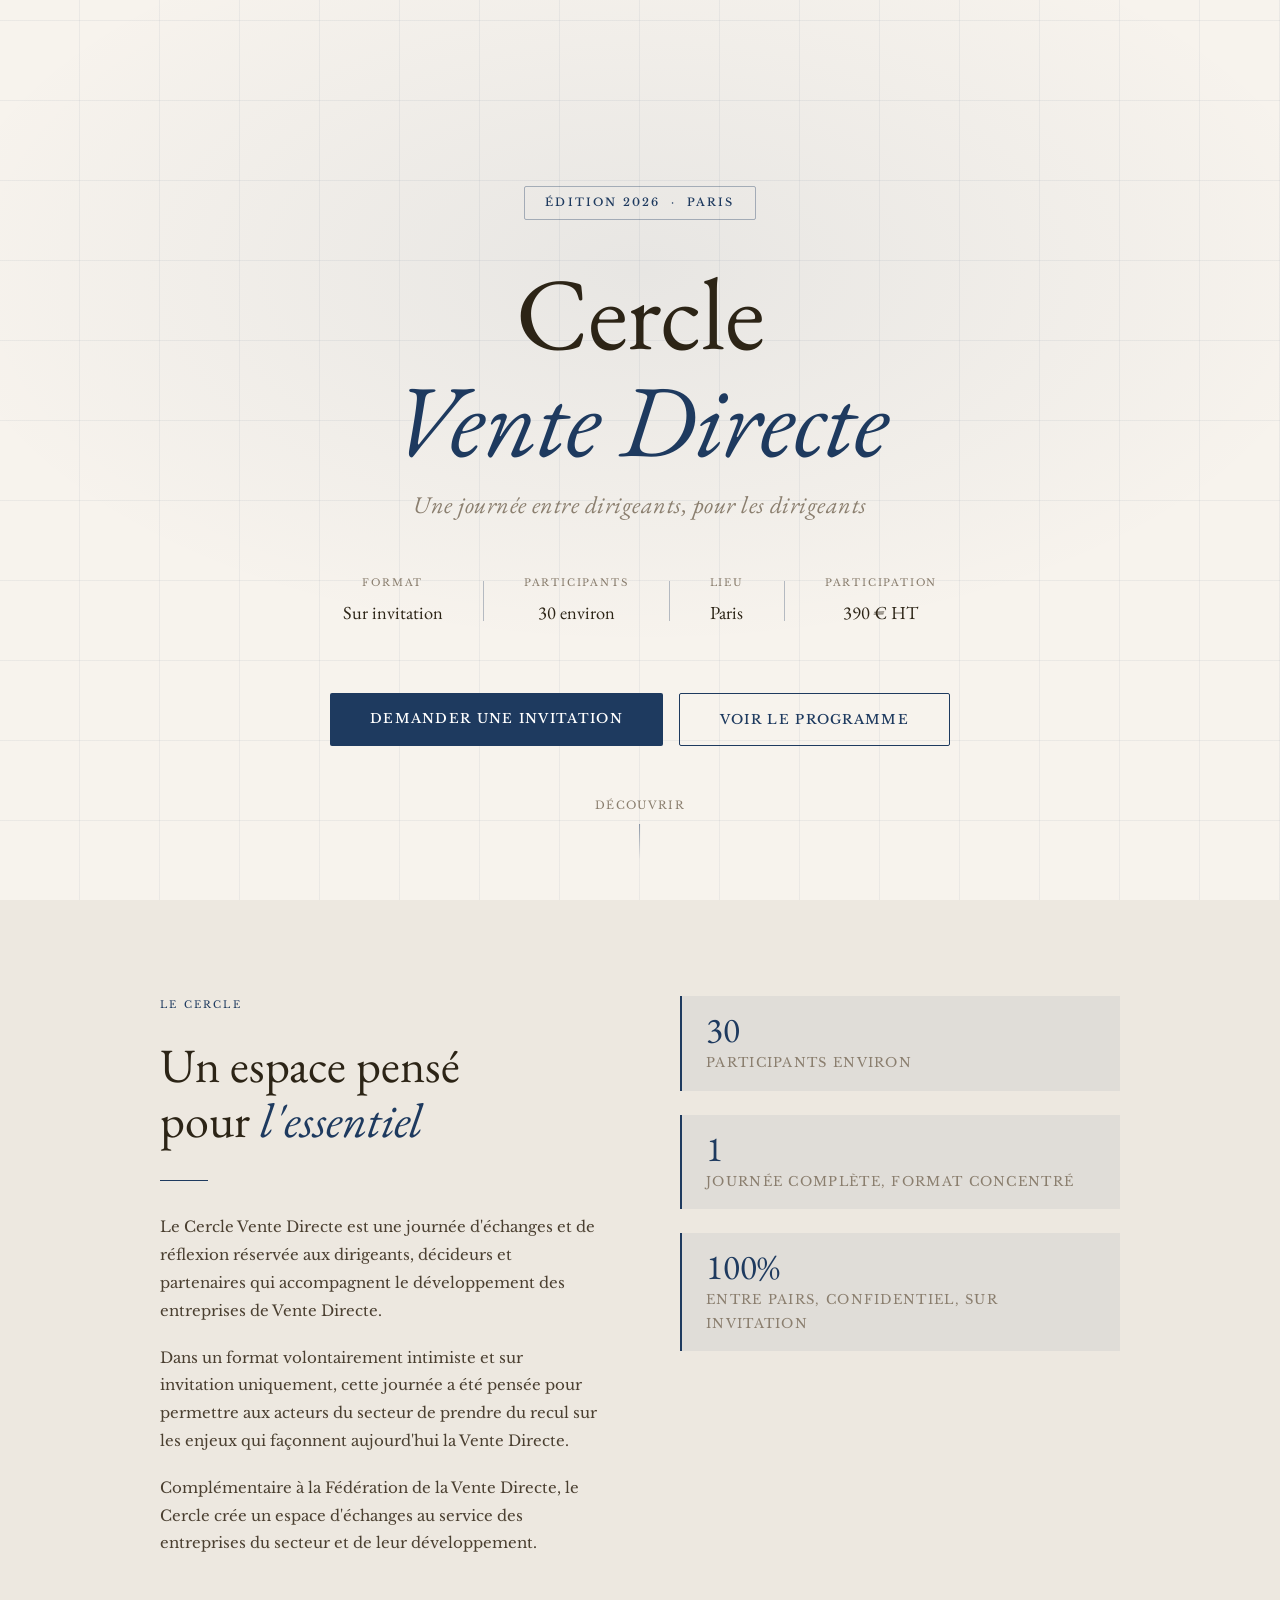
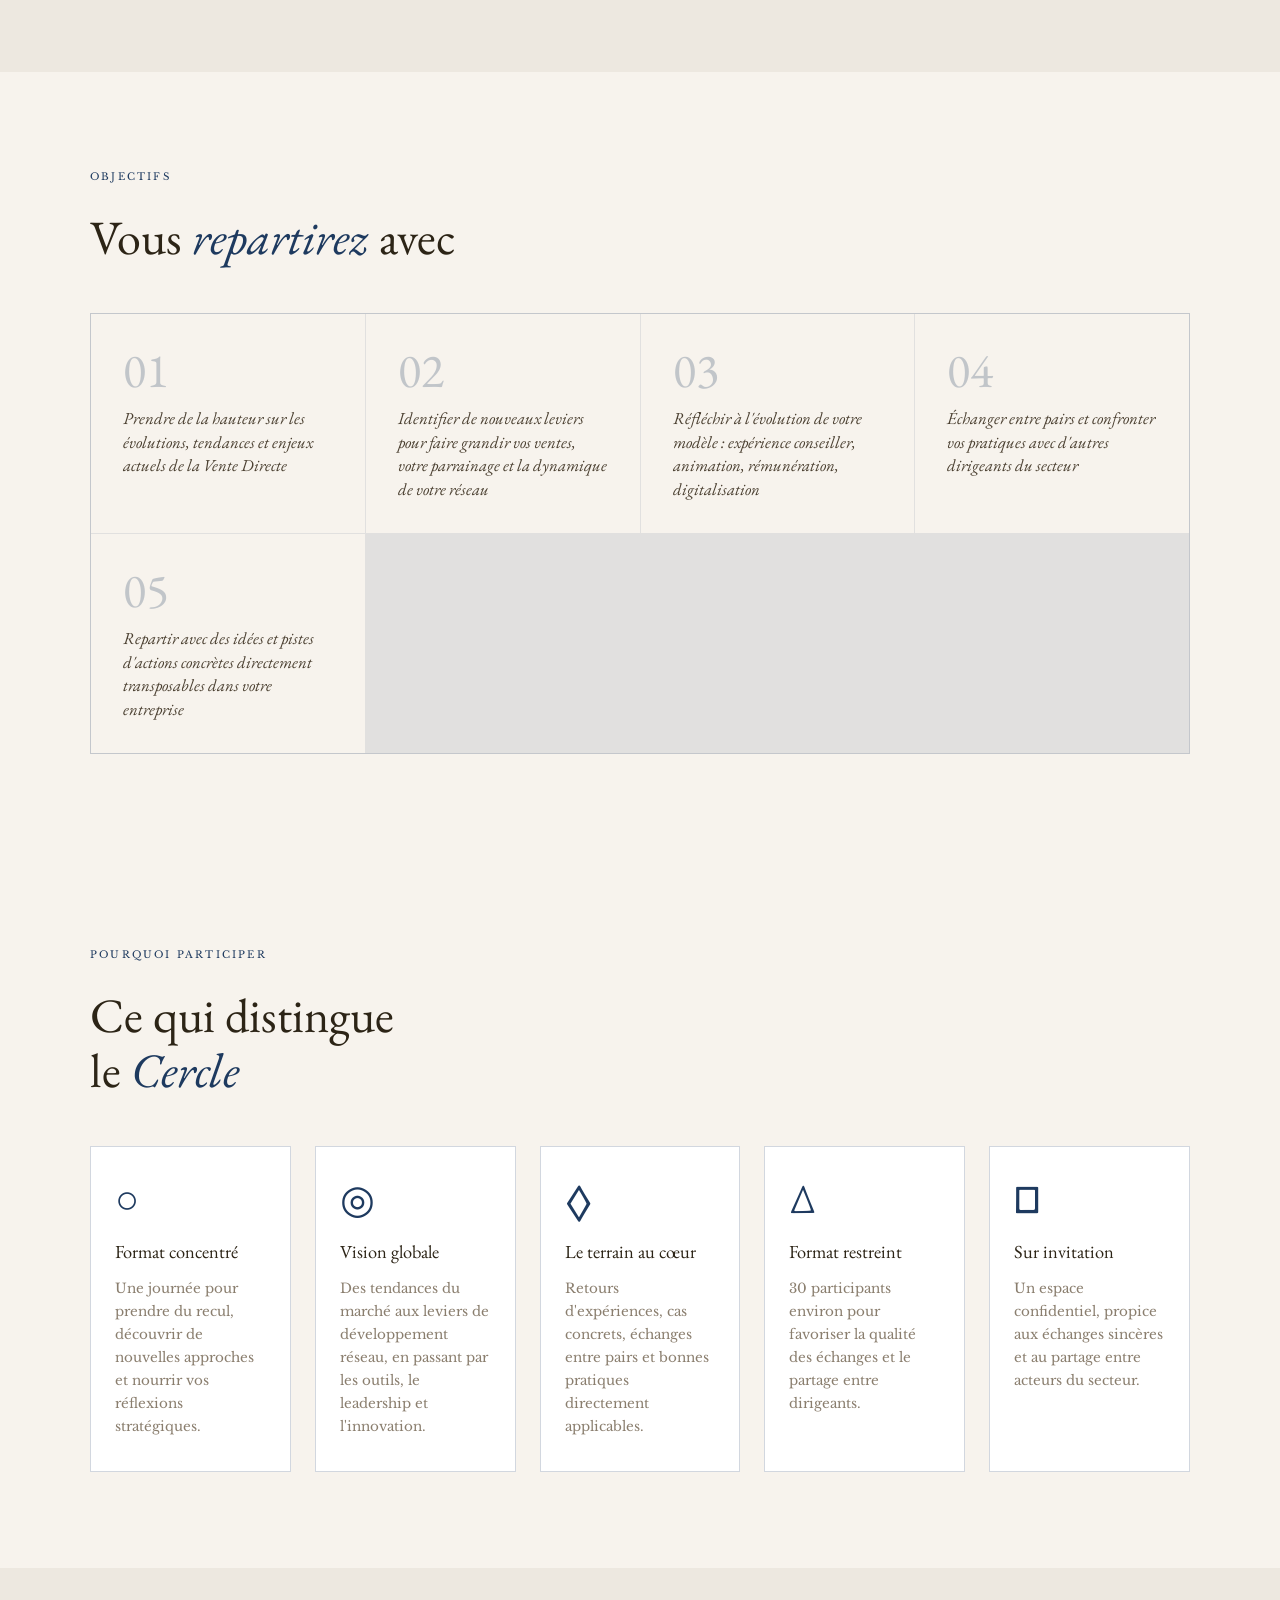
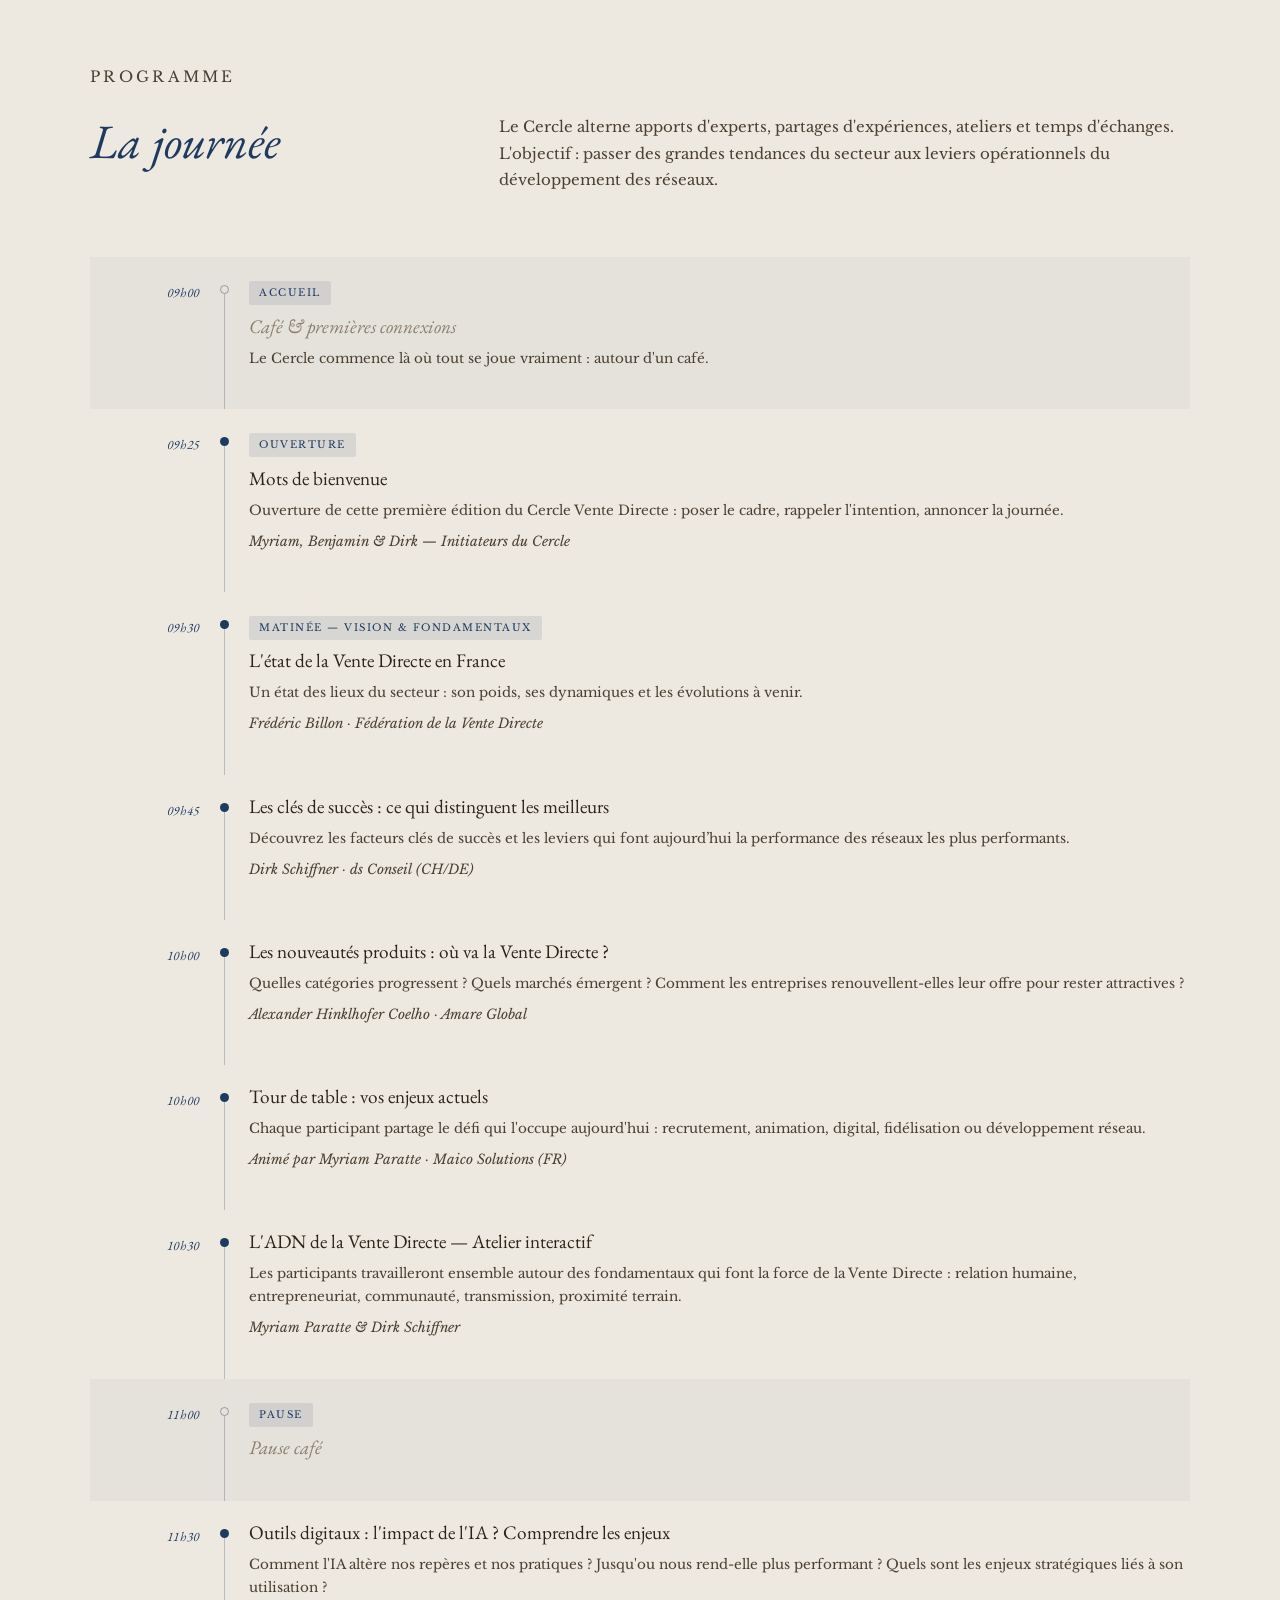
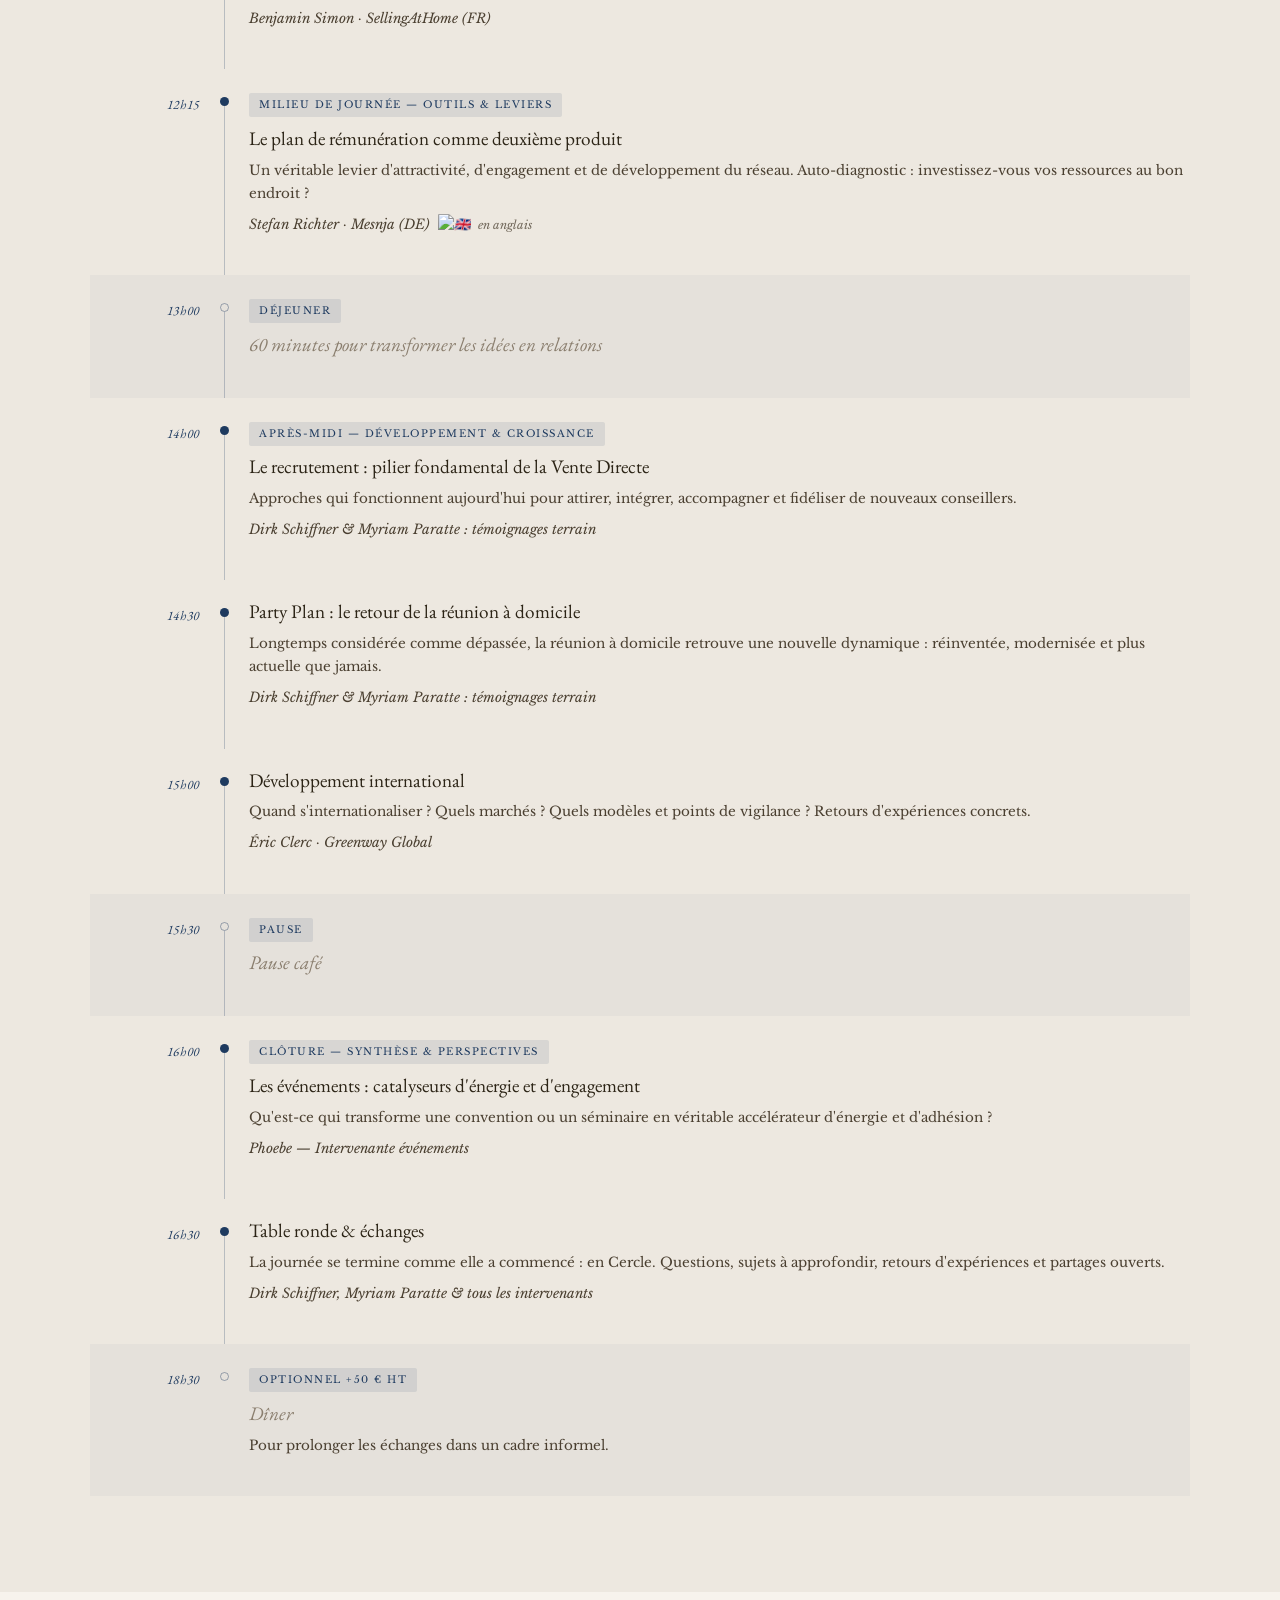
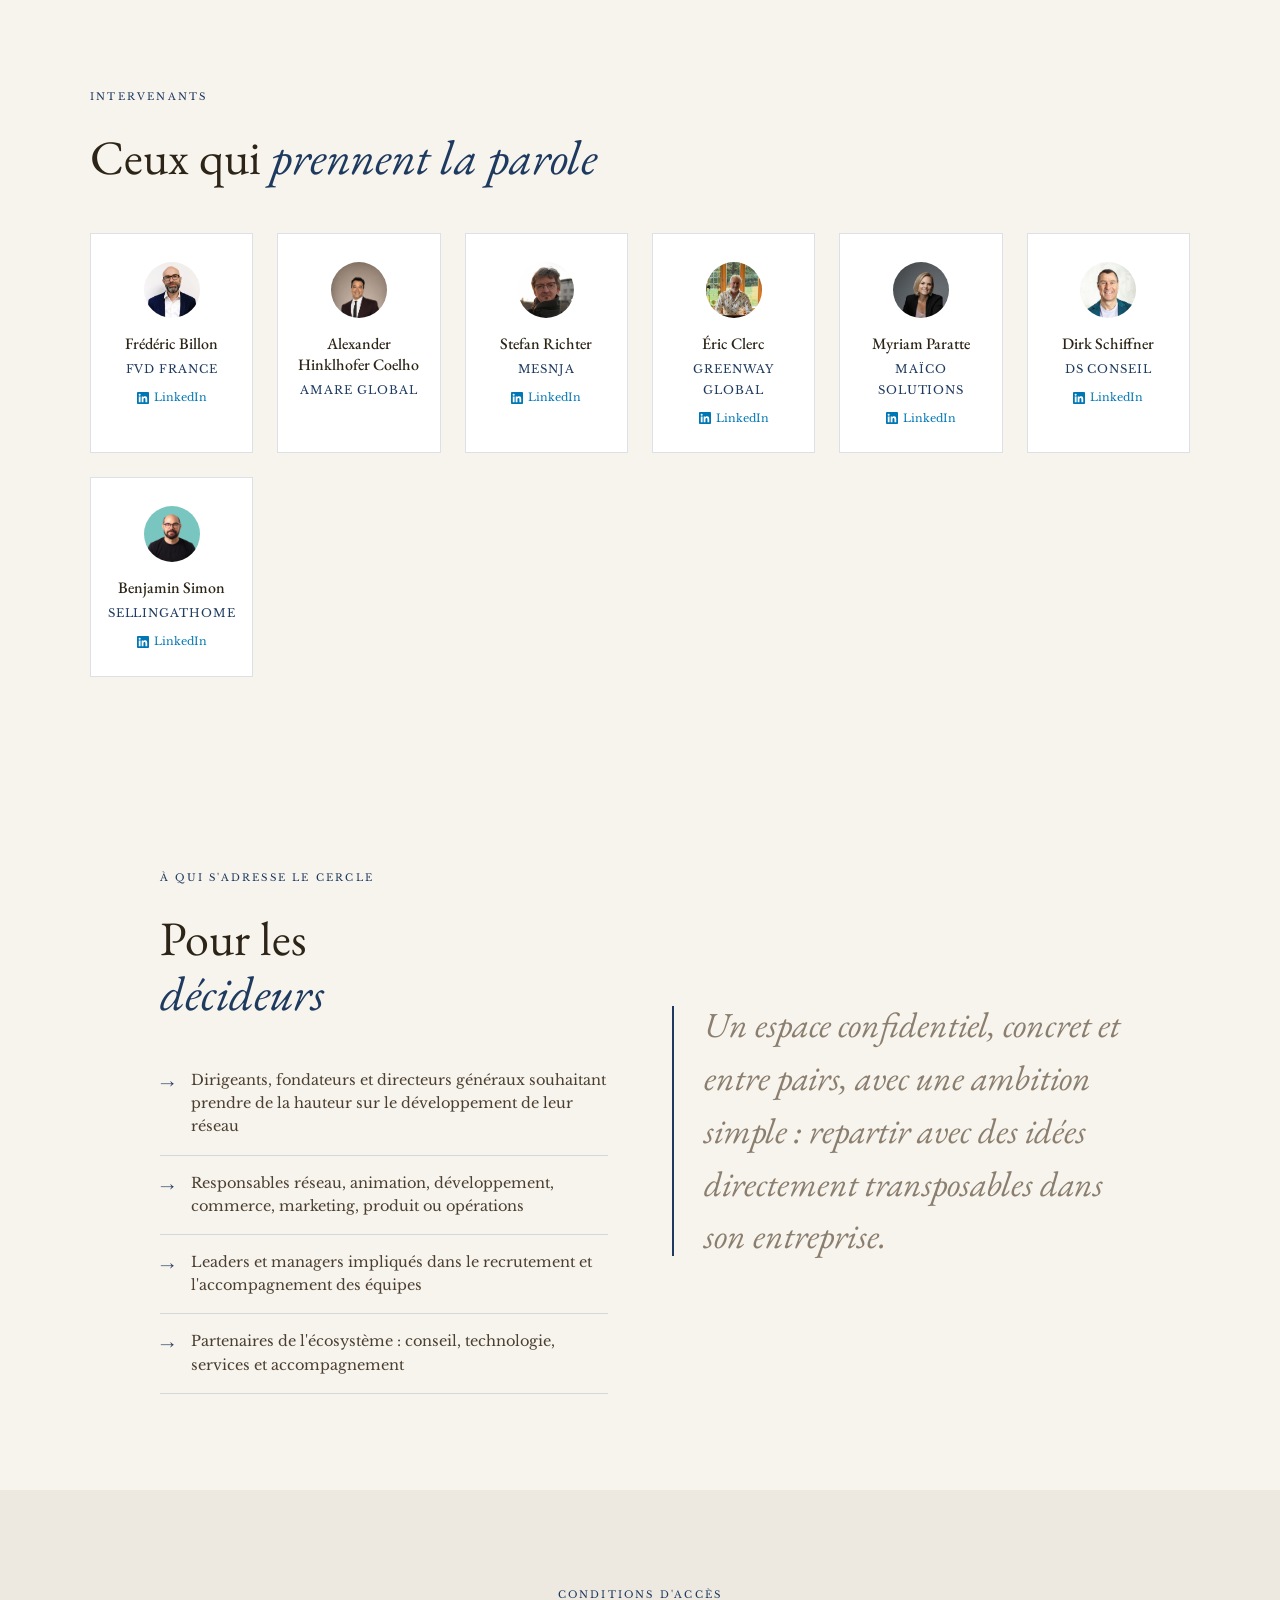
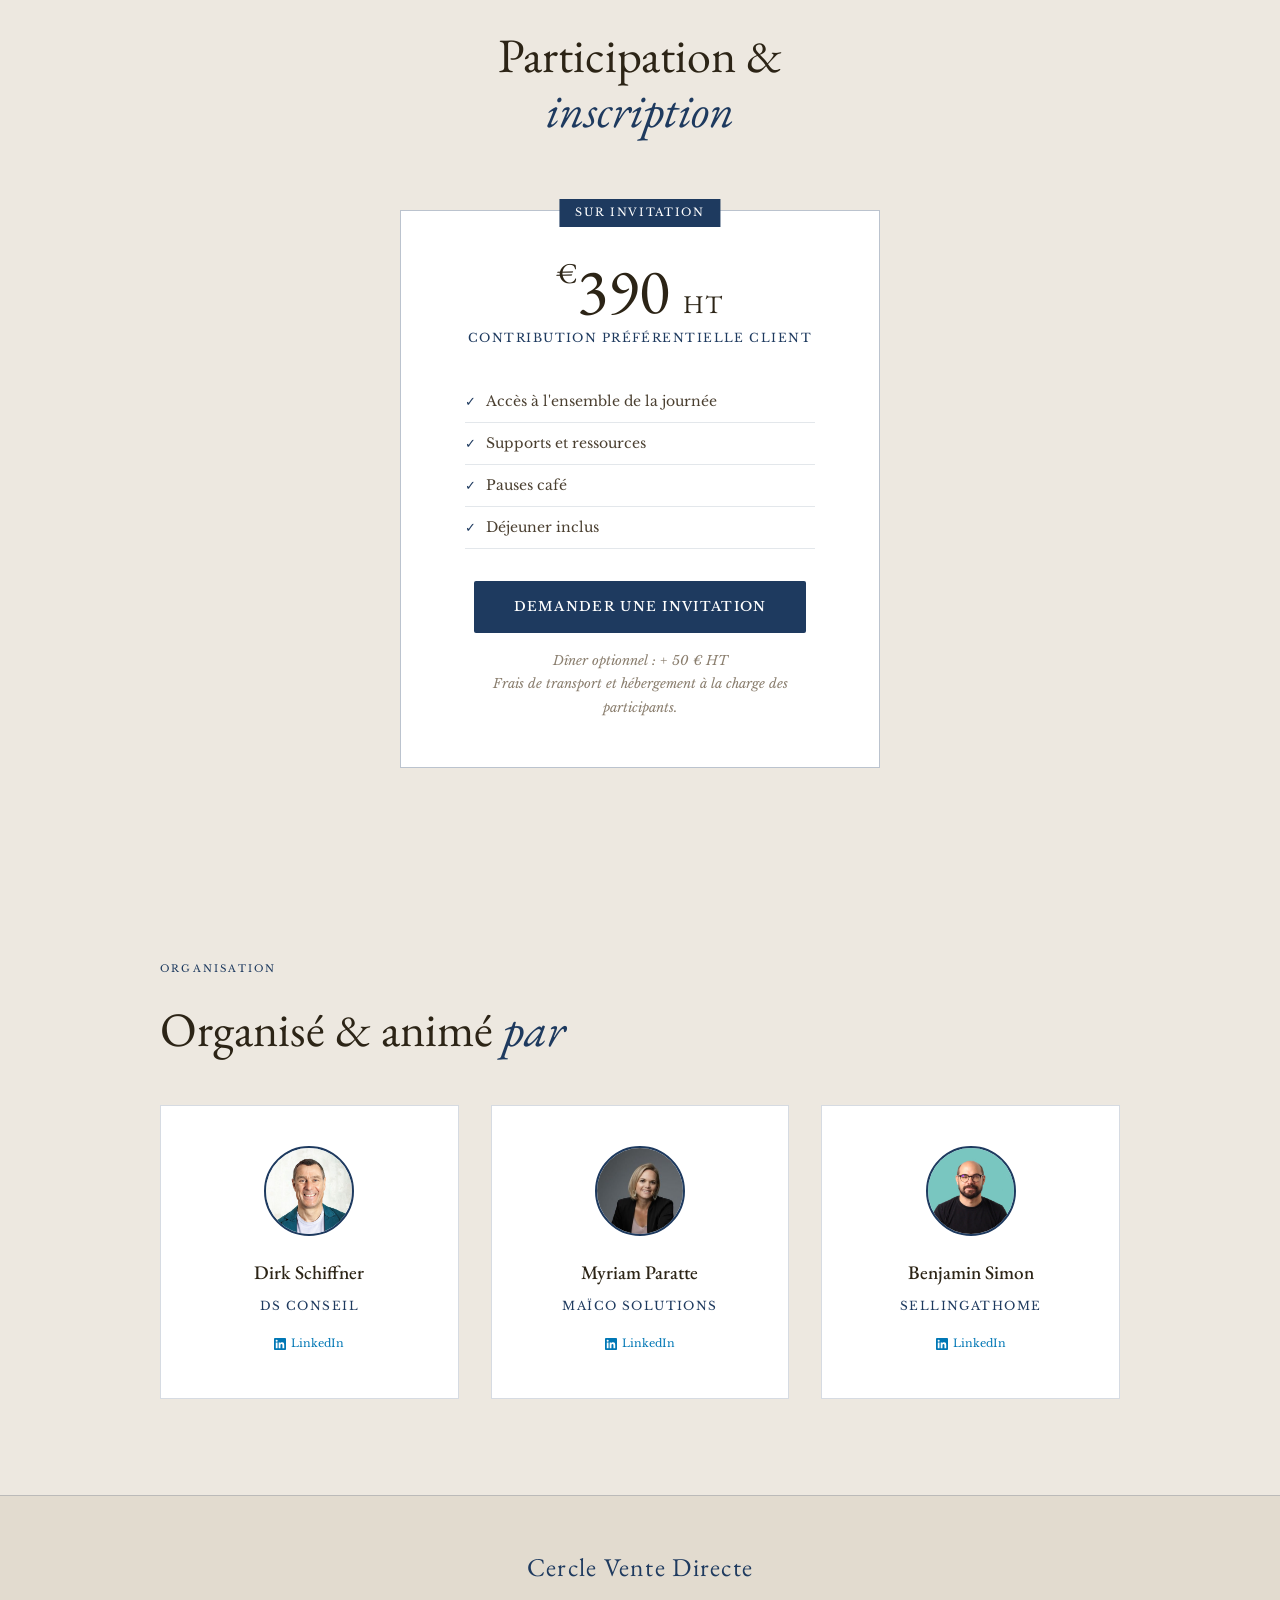
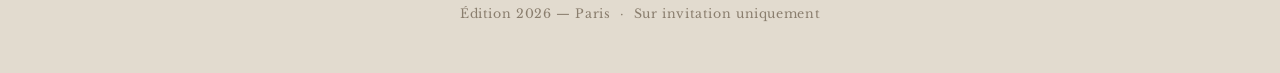
==== commit 3dd5e14d: "Réordonnement intervenants et suppression Arnaud Iweins Co-Authored-By: Claude Sonnet 4.6 <noreply@a" ====
--- a/index.html
+++ b/index.html
@@ -1196,18 +1196,6 @@
 
       <div class="speaker-card">
         <div class="speaker-avatar">
-          <img src="Dirk.jpg" alt="Dirk Schiffner">
-        </div>
-        <h4>Dirk Schiffner</h4>
-        <p>ds Conseil</p>
-        <a href="https://www.linkedin.com/in/dirk-schiffner/" class="linkedin-link" target="_blank" rel="noopener">
-          <svg width="12" height="12" viewBox="0 0 24 24" fill="#0077B5"><path d="M20.447 20.452h-3.554v-5.569c0-1.328-.027-3.037-1.852-3.037-1.853 0-2.136 1.445-2.136 2.939v5.667H9.351V9h3.414v1.561h.046c.477-.9 1.637-1.85 3.37-1.85 3.601 0 4.267 2.37 4.267 5.455v6.286zM5.337 7.433a2.062 2.062 0 01-2.063-2.065 2.064 2.064 0 112.063 2.065zm1.782 13.019H3.555V9h3.564v11.452zM22.225 0H1.771C.792 0 0 .774 0 1.729v20.542C0 23.227.792 24 1.771 24h20.451C23.2 24 24 23.227 24 22.271V1.729C24 .774 23.2 0 22.222 0h.003z"/></svg>
-          LinkedIn
-        </a>
-      </div>
-
-      <div class="speaker-card">
-        <div class="speaker-avatar">
           <img src="Frederic.jpg" alt="Frédéric Billon">
         </div>
         <h4>Frédéric Billon</h4>
@@ -1220,6 +1208,14 @@
 
       <div class="speaker-card">
         <div class="speaker-avatar">
+          <img src="Alexandre.jpg" alt="Alexandre Coelho Hinklhofer">
+        </div>
+        <h4>Alexander Hinklhofer Coelho</h4>
+        <p>Amare Global</p>
+      </div>
+
+      <div class="speaker-card">
+        <div class="speaker-avatar">
           <img src="Stefan.jpg" alt="Stefan Richter">
         </div>
         <h4>Stefan Richter</h4>
@@ -1232,12 +1228,15 @@
 
       <div class="speaker-card">
         <div class="speaker-avatar">
-          <img src="Alexandre.jpg" alt="Alexandre Coelho Hinklhofer">
-        </div>
-        <h4>Alexander Hinklhofer Coelho</h4>
-        <p>Amare Global</p>
-      </div>
-
+          <img src="Eric.png" alt="Éric Clerc">
+        </div>
+        <h4>Éric Clerc</h4>
+        <p>Greenway Global</p>
+        <a href="https://www.linkedin.com/in/clerc-eric-a684289/" class="linkedin-link" target="_blank" rel="noopener">
+          <svg width="12" height="12" viewBox="0 0 24 24" fill="#0077B5"><path d="M20.447 20.452h-3.554v-5.569c0-1.328-.027-3.037-1.852-3.037-1.853 0-2.136 1.445-2.136 2.939v5.667H9.351V9h3.414v1.561h.046c.477-.9 1.637-1.85 3.37-1.85 3.601 0 4.267 2.37 4.267 5.455v6.286zM5.337 7.433a2.062 2.062 0 01-2.063-2.065 2.064 2.064 0 112.063 2.065zm1.782 13.019H3.555V9h3.564v11.452zM22.225 0H1.771C.792 0 0 .774 0 1.729v20.542C0 23.227.792 24 1.771 24h20.451C23.2 24 24 23.227 24 22.271V1.729C24 .774 23.2 0 22.222 0h.003z"/></svg>
+          LinkedIn
+        </a>
+      </div>
 
       <div class="speaker-card">
         <div class="speaker-avatar">
@@ -1253,23 +1252,11 @@
 
       <div class="speaker-card">
         <div class="speaker-avatar">
-          <img src="Eric.png" alt="Éric Clerc">
-        </div>
-        <h4>Éric Clerc</h4>
-        <p>Greenway Global</p>
-        <a href="https://www.linkedin.com/in/clerc-eric-a684289/" class="linkedin-link" target="_blank" rel="noopener">
-          <svg width="12" height="12" viewBox="0 0 24 24" fill="#0077B5"><path d="M20.447 20.452h-3.554v-5.569c0-1.328-.027-3.037-1.852-3.037-1.853 0-2.136 1.445-2.136 2.939v5.667H9.351V9h3.414v1.561h.046c.477-.9 1.637-1.85 3.37-1.85 3.601 0 4.267 2.37 4.267 5.455v6.286zM5.337 7.433a2.062 2.062 0 01-2.063-2.065 2.064 2.064 0 112.063 2.065zm1.782 13.019H3.555V9h3.564v11.452zM22.225 0H1.771C.792 0 0 .774 0 1.729v20.542C0 23.227.792 24 1.771 24h20.451C23.2 24 24 23.227 24 22.271V1.729C24 .774 23.2 0 22.222 0h.003z"/></svg>
-          LinkedIn
-        </a>
-      </div>
-
-      <div class="speaker-card">
-        <div class="speaker-avatar">
-          <img src="Arnaud.jpg" alt="Arnaud Iweins">
-        </div>
-        <h4>Arnaud Iweins</h4>
-        <p>Secret de Miel</p>
-        <a href="https://www.linkedin.com/in/arnaud-iweins-79024a14/" class="linkedin-link" target="_blank" rel="noopener">
+          <img src="Dirk.jpg" alt="Dirk Schiffner">
+        </div>
+        <h4>Dirk Schiffner</h4>
+        <p>ds Conseil</p>
+        <a href="https://www.linkedin.com/in/dirk-schiffner/" class="linkedin-link" target="_blank" rel="noopener">
           <svg width="12" height="12" viewBox="0 0 24 24" fill="#0077B5"><path d="M20.447 20.452h-3.554v-5.569c0-1.328-.027-3.037-1.852-3.037-1.853 0-2.136 1.445-2.136 2.939v5.667H9.351V9h3.414v1.561h.046c.477-.9 1.637-1.85 3.37-1.85 3.601 0 4.267 2.37 4.267 5.455v6.286zM5.337 7.433a2.062 2.062 0 01-2.063-2.065 2.064 2.064 0 112.063 2.065zm1.782 13.019H3.555V9h3.564v11.452zM22.225 0H1.771C.792 0 0 .774 0 1.729v20.542C0 23.227.792 24 1.771 24h20.451C23.2 24 24 23.227 24 22.271V1.729C24 .774 23.2 0 22.222 0h.003z"/></svg>
           LinkedIn
         </a>
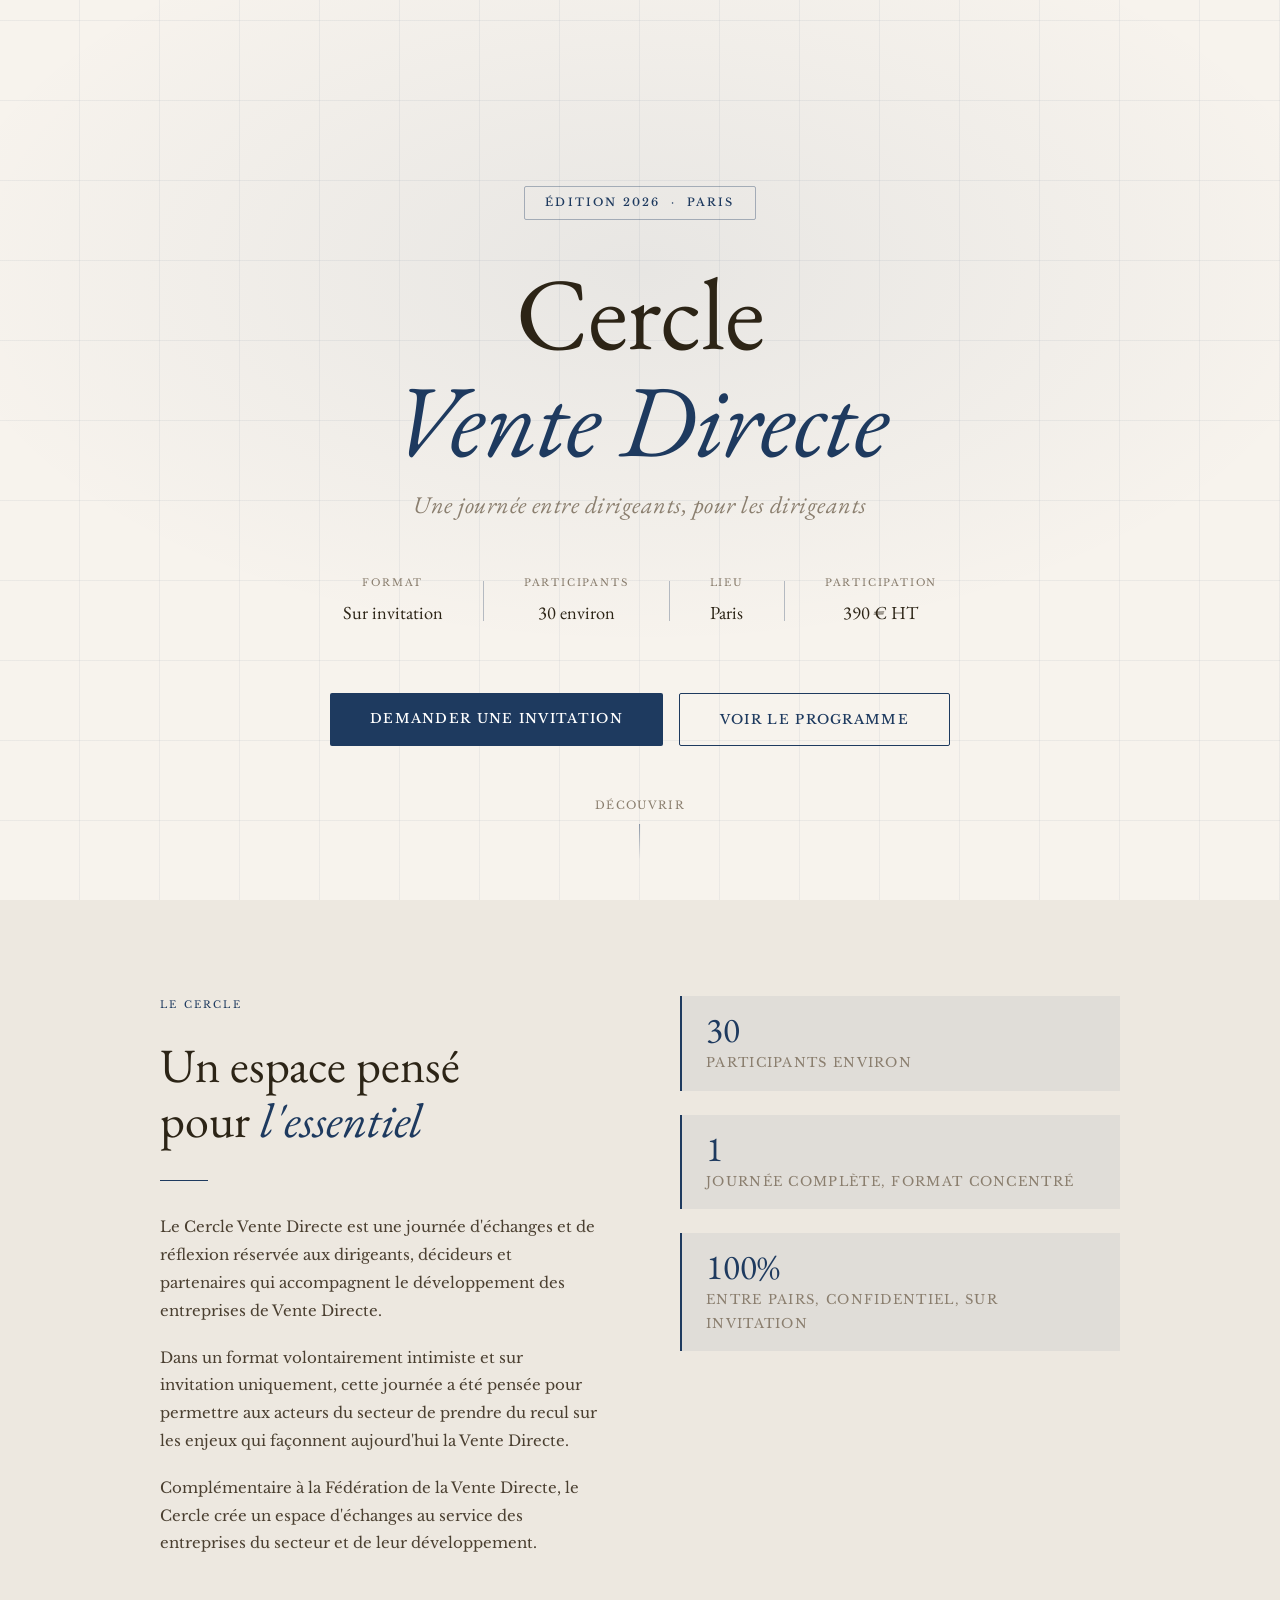
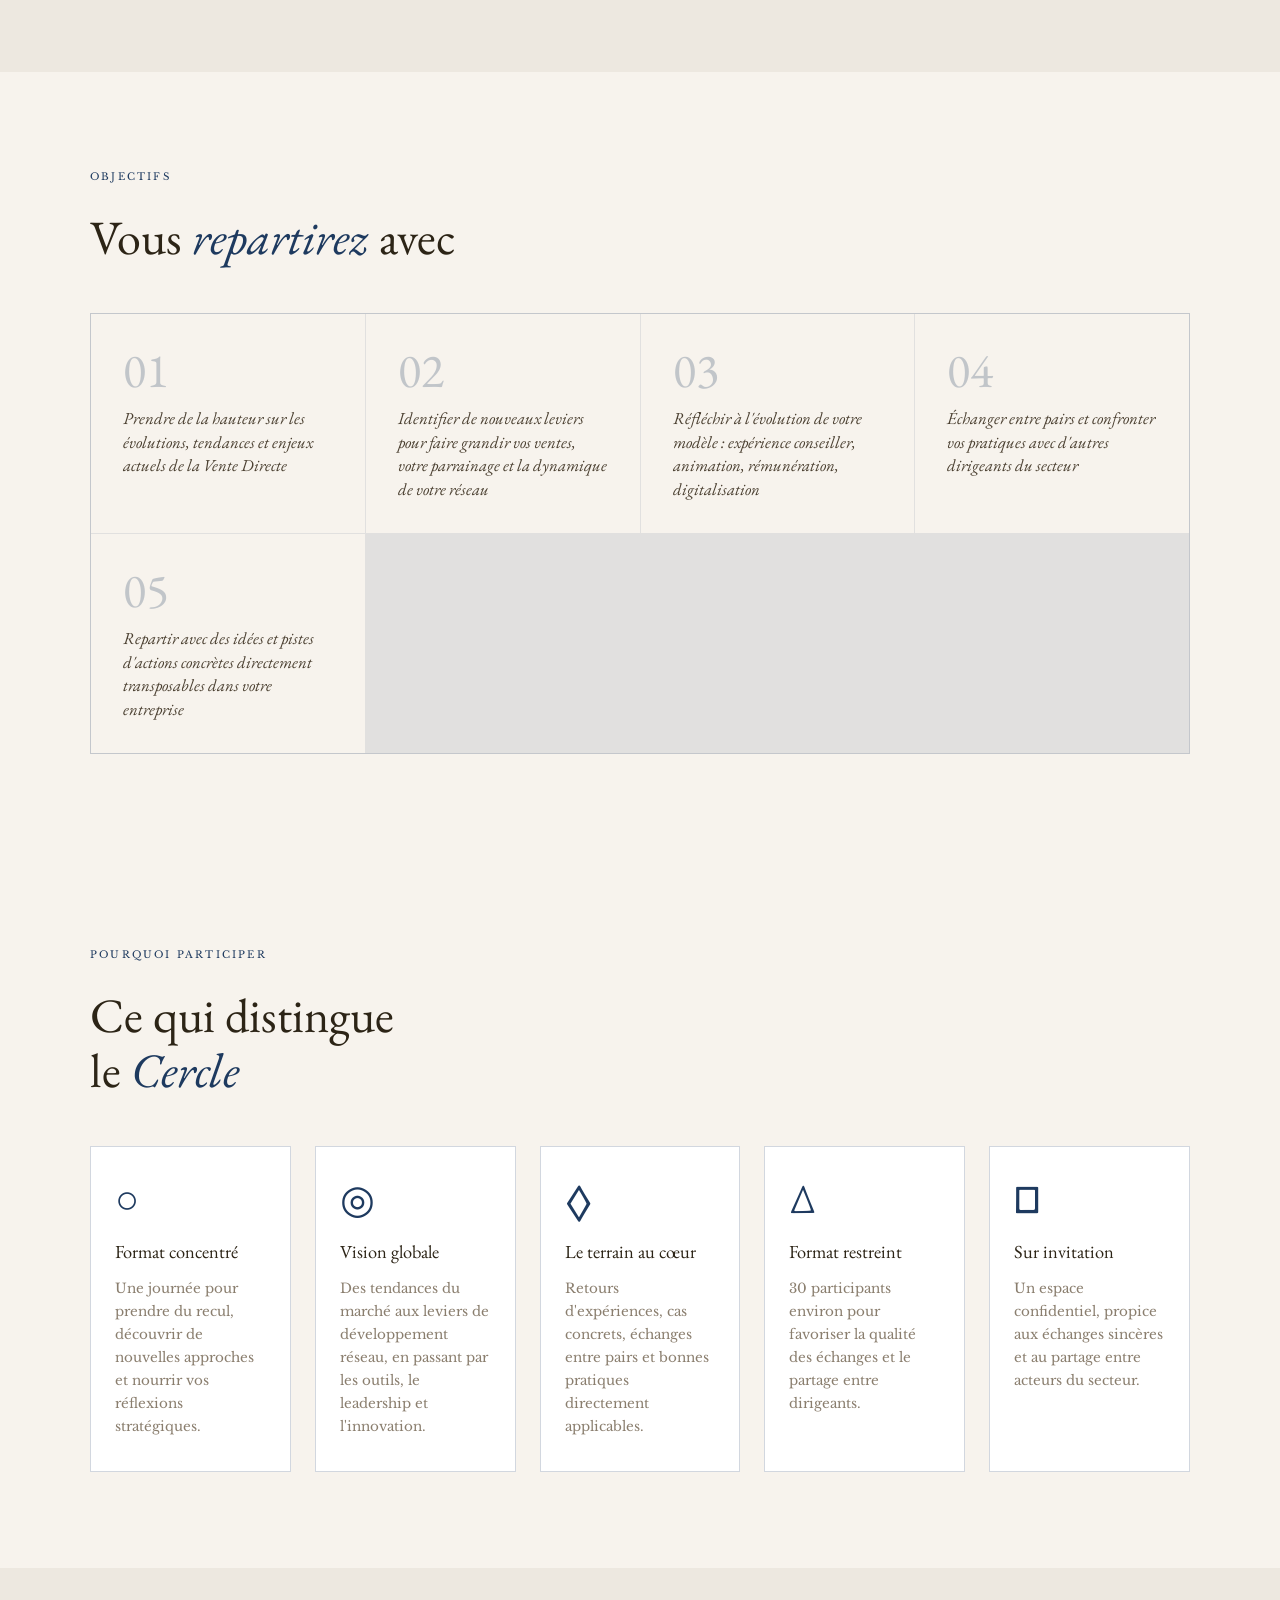
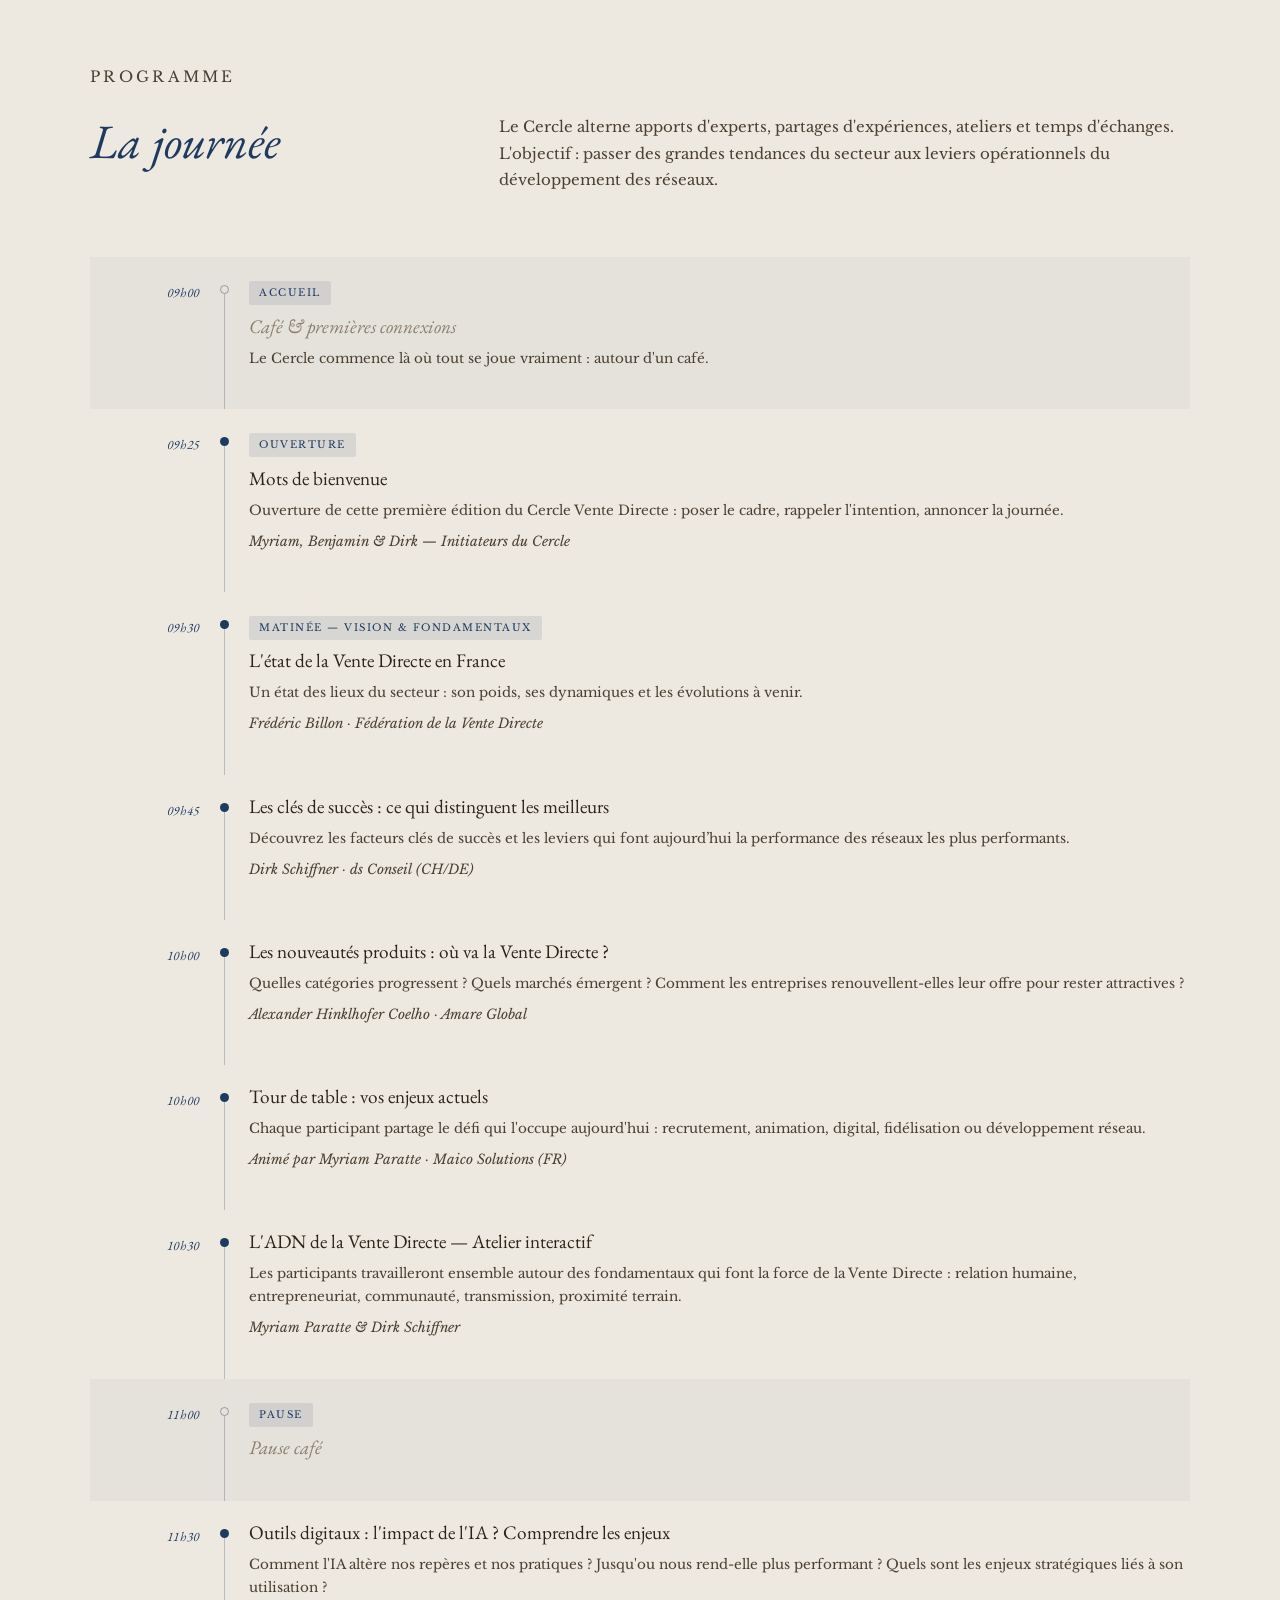
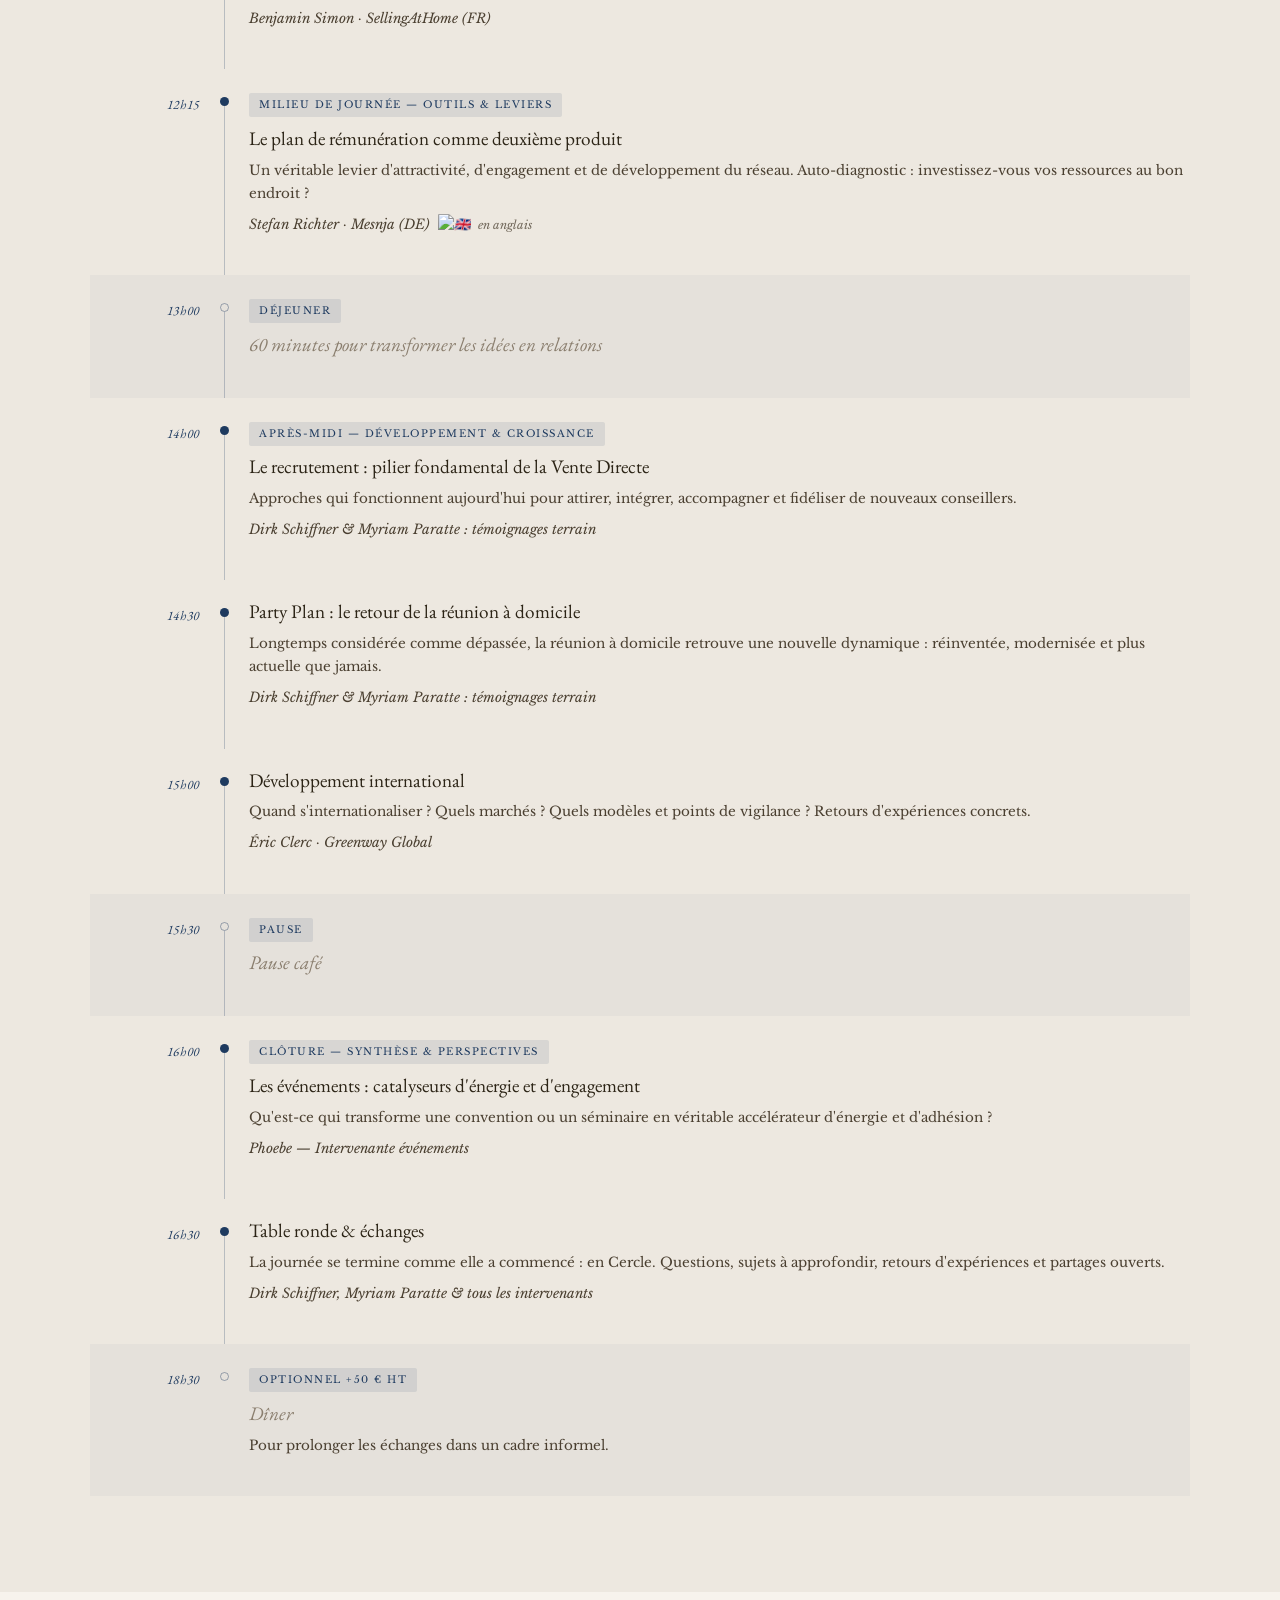
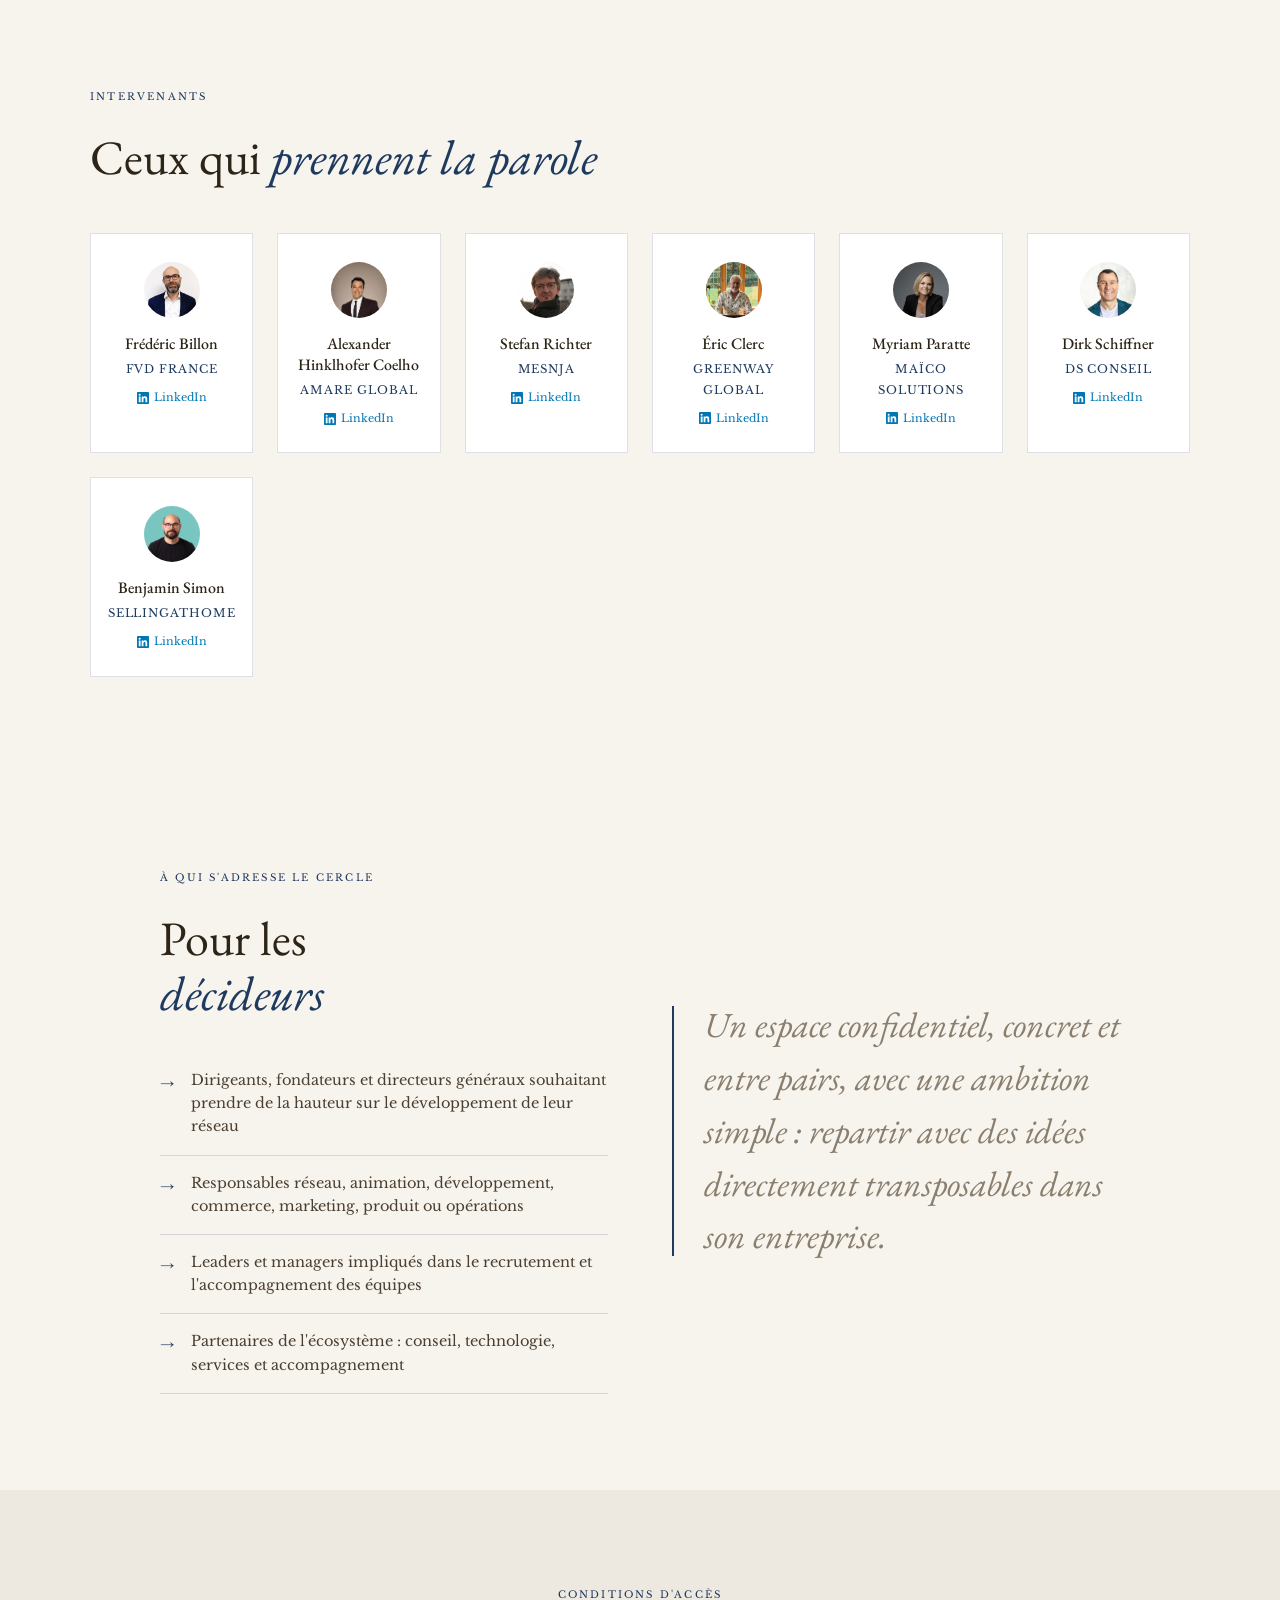
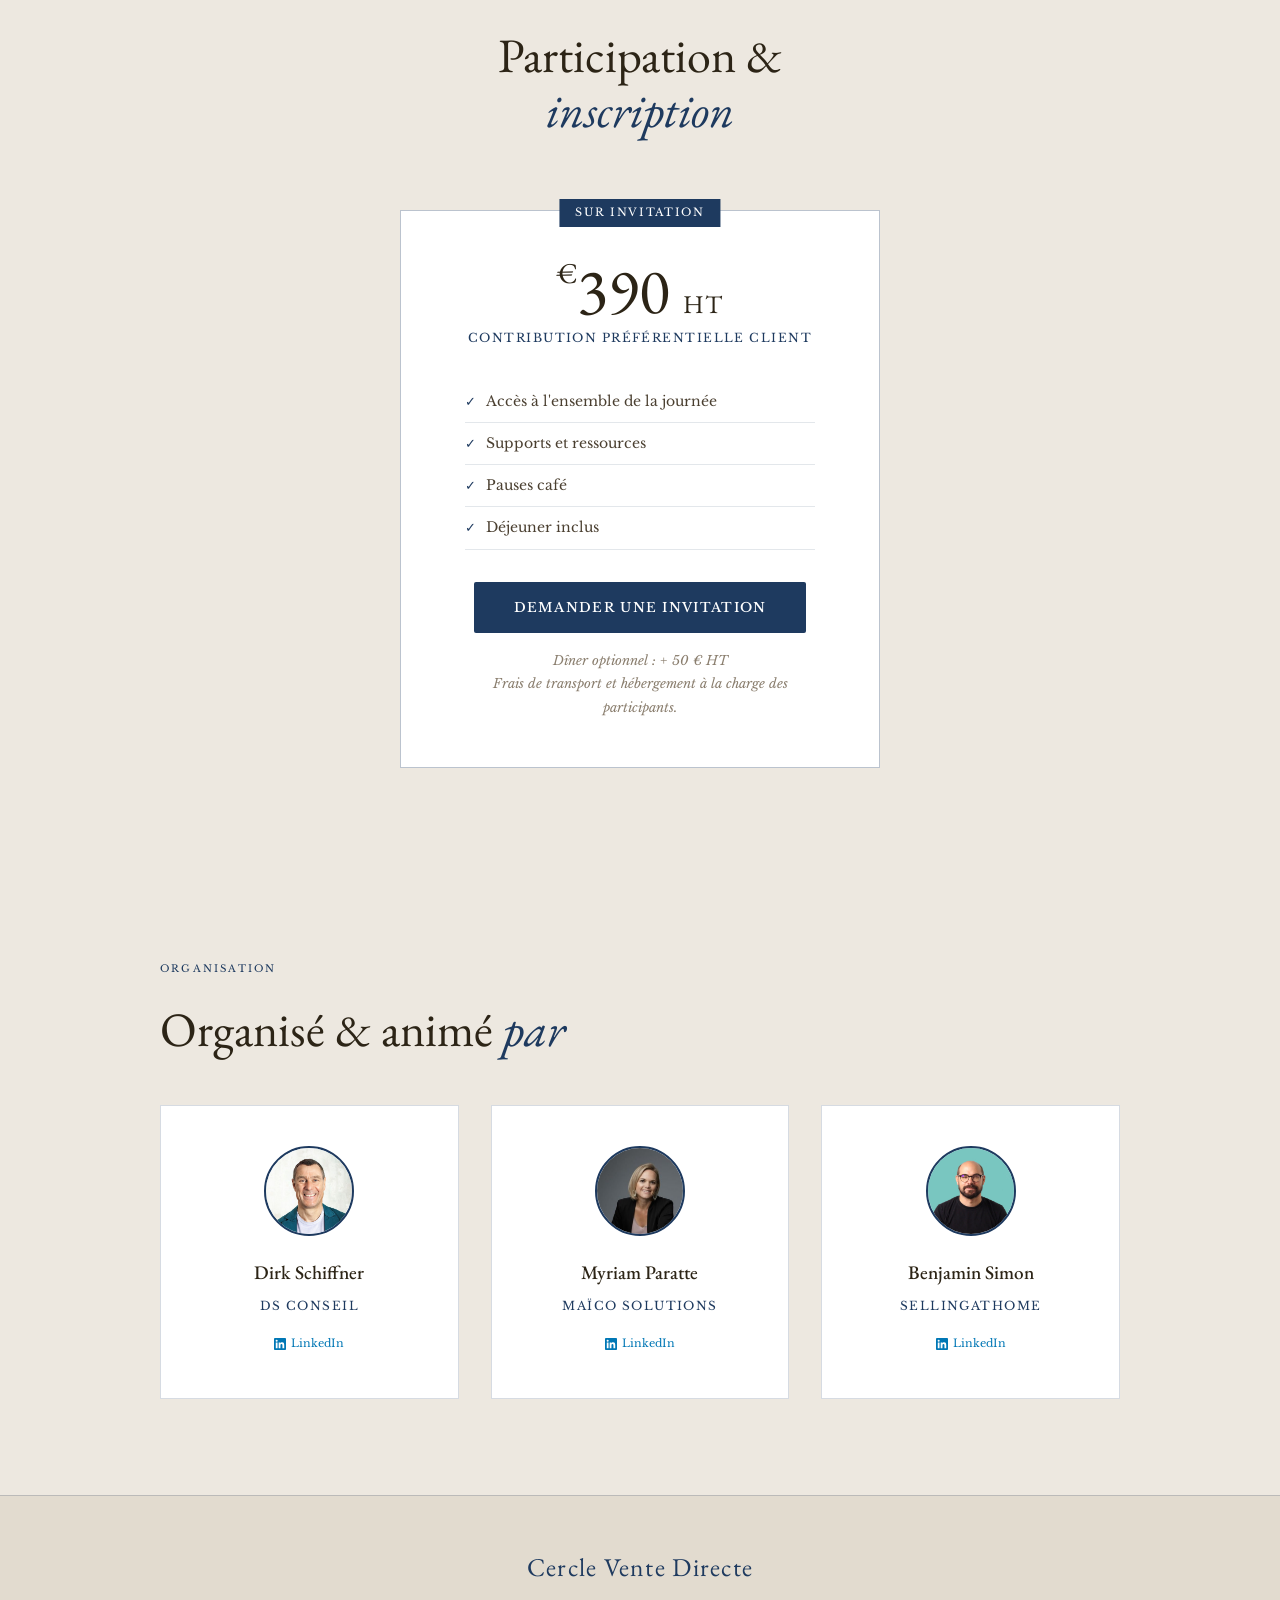
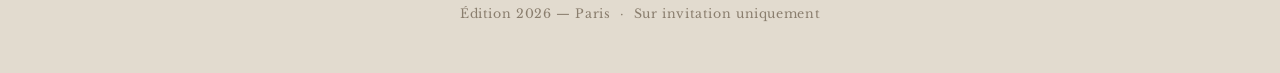
==== commit e879262f: "Ajout lien LinkedIn Alexander Hinklhofer Coelho Co-Authored-By: Claude Sonnet 4.6 <noreply@anthropic" ====
--- a/index.html
+++ b/index.html
@@ -1212,6 +1212,10 @@
         </div>
         <h4>Alexander Hinklhofer Coelho</h4>
         <p>Amare Global</p>
+        <a href="https://www.linkedin.com/in/alexander-hinkhofer-coelho" class="linkedin-link" target="_blank" rel="noopener">
+          <svg width="12" height="12" viewBox="0 0 24 24" fill="#0077B5"><path d="M20.447 20.452h-3.554v-5.569c0-1.328-.027-3.037-1.852-3.037-1.853 0-2.136 1.445-2.136 2.939v5.667H9.351V9h3.414v1.561h.046c.477-.9 1.637-1.85 3.37-1.85 3.601 0 4.267 2.37 4.267 5.455v6.286zM5.337 7.433a2.062 2.062 0 01-2.063-2.065 2.064 2.064 0 112.063 2.065zm1.782 13.019H3.555V9h3.564v11.452zM22.225 0H1.771C.792 0 0 .774 0 1.729v20.542C0 23.227.792 24 1.771 24h20.451C23.2 24 24 23.227 24 22.271V1.729C24 .774 23.2 0 22.222 0h.003z"/></svg>
+          LinkedIn
+        </a>
       </div>
 
       <div class="speaker-card">
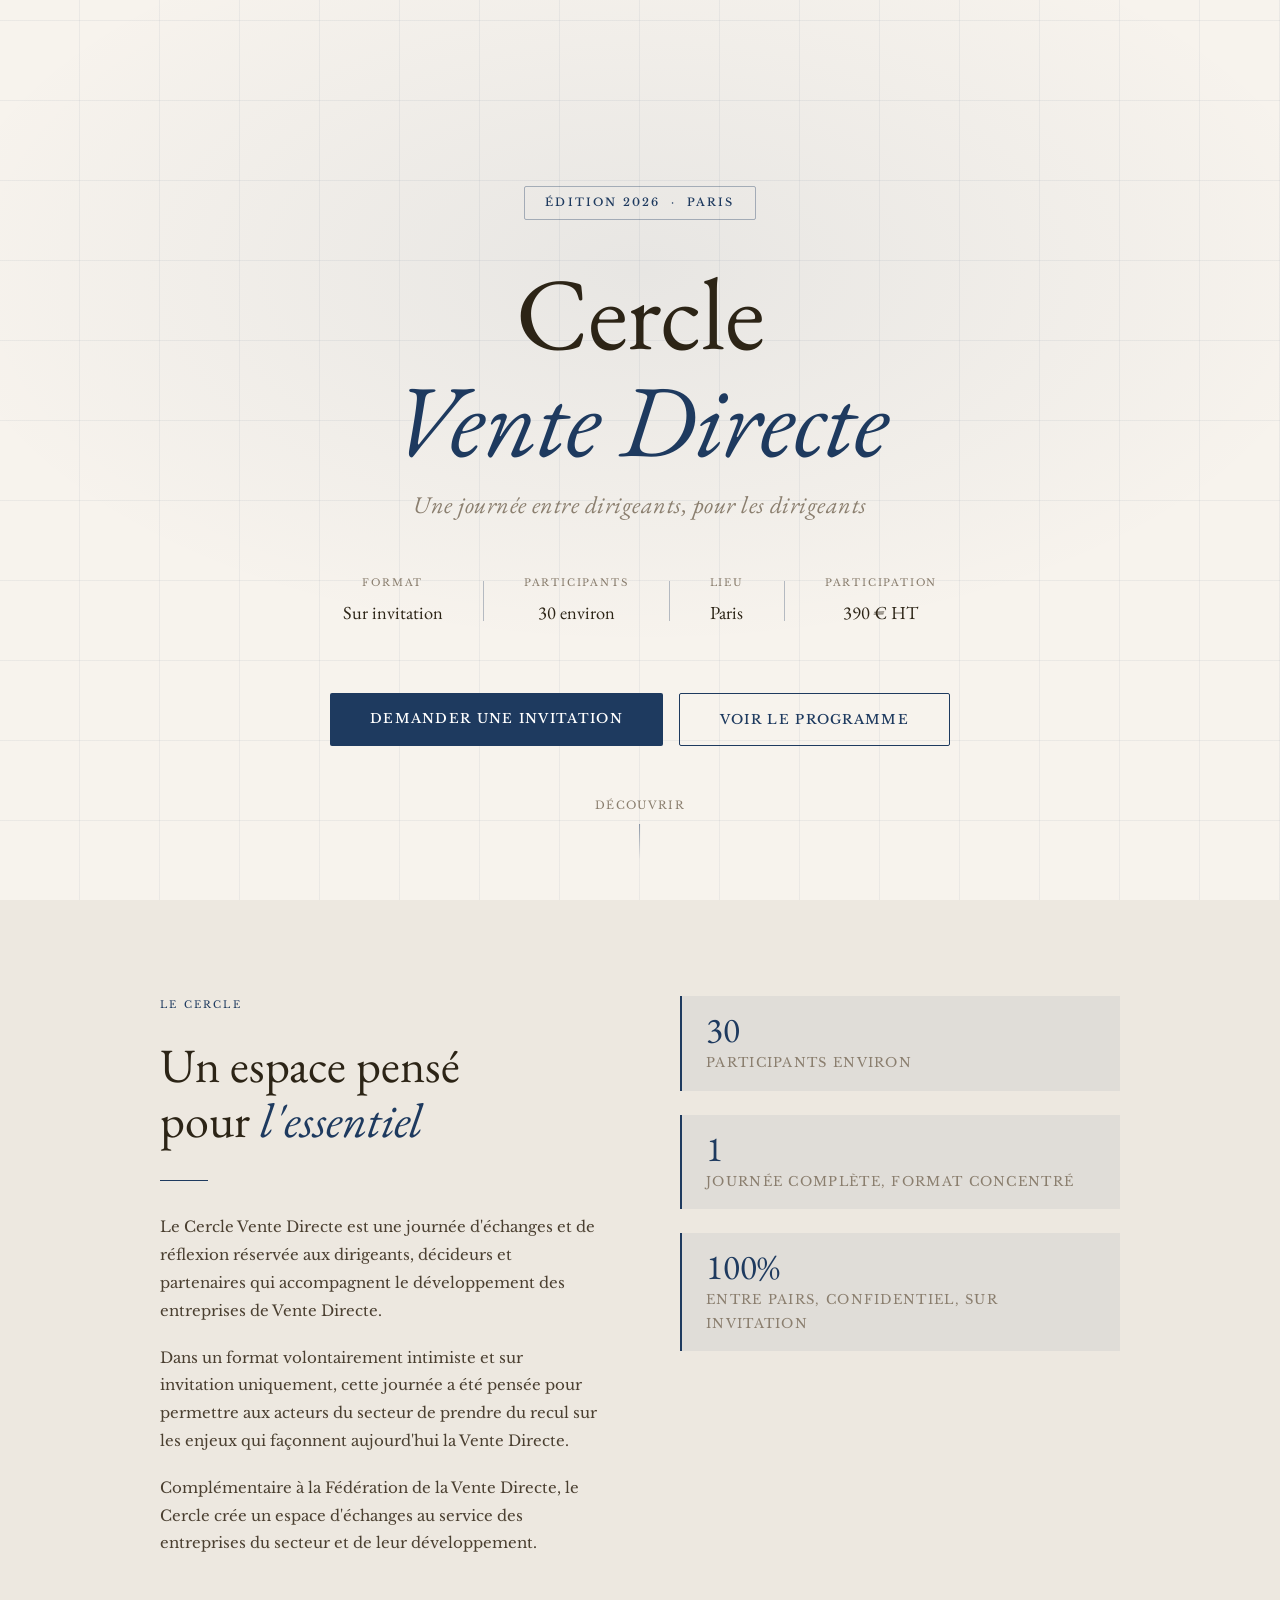
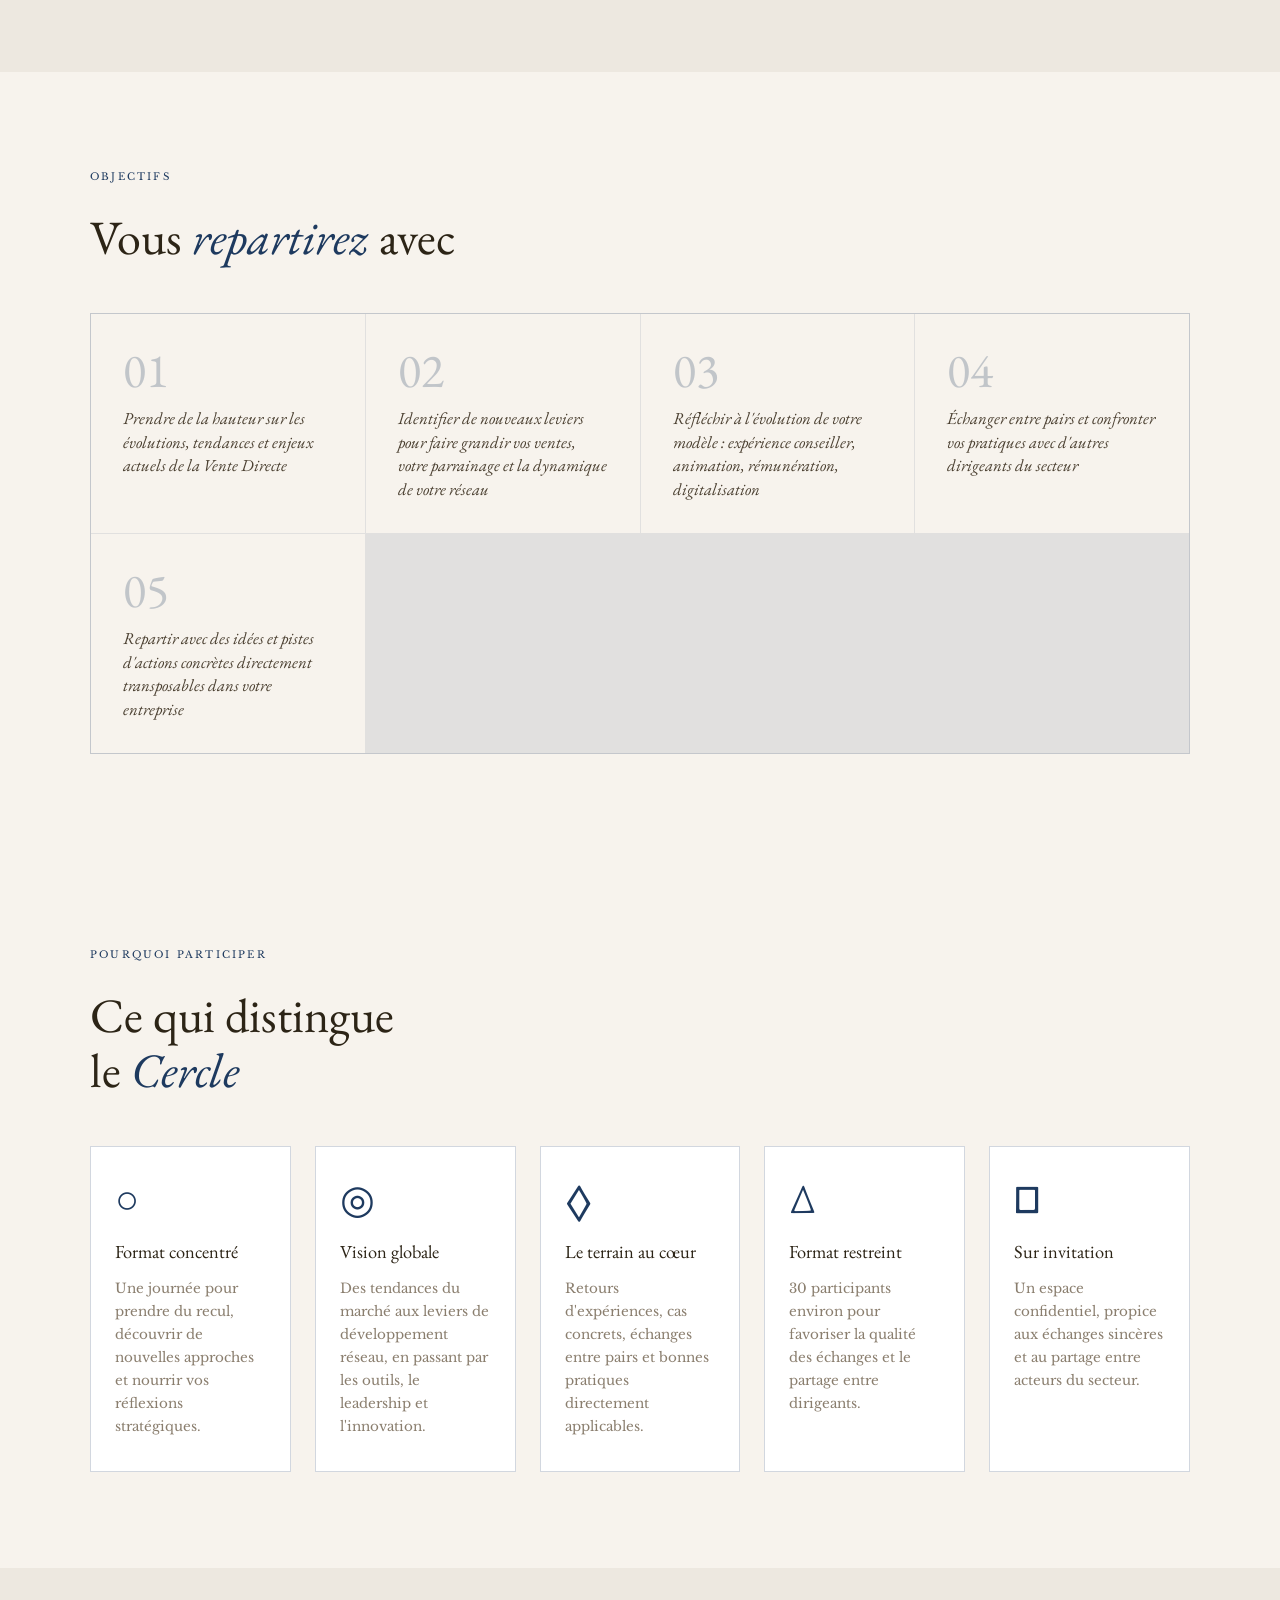
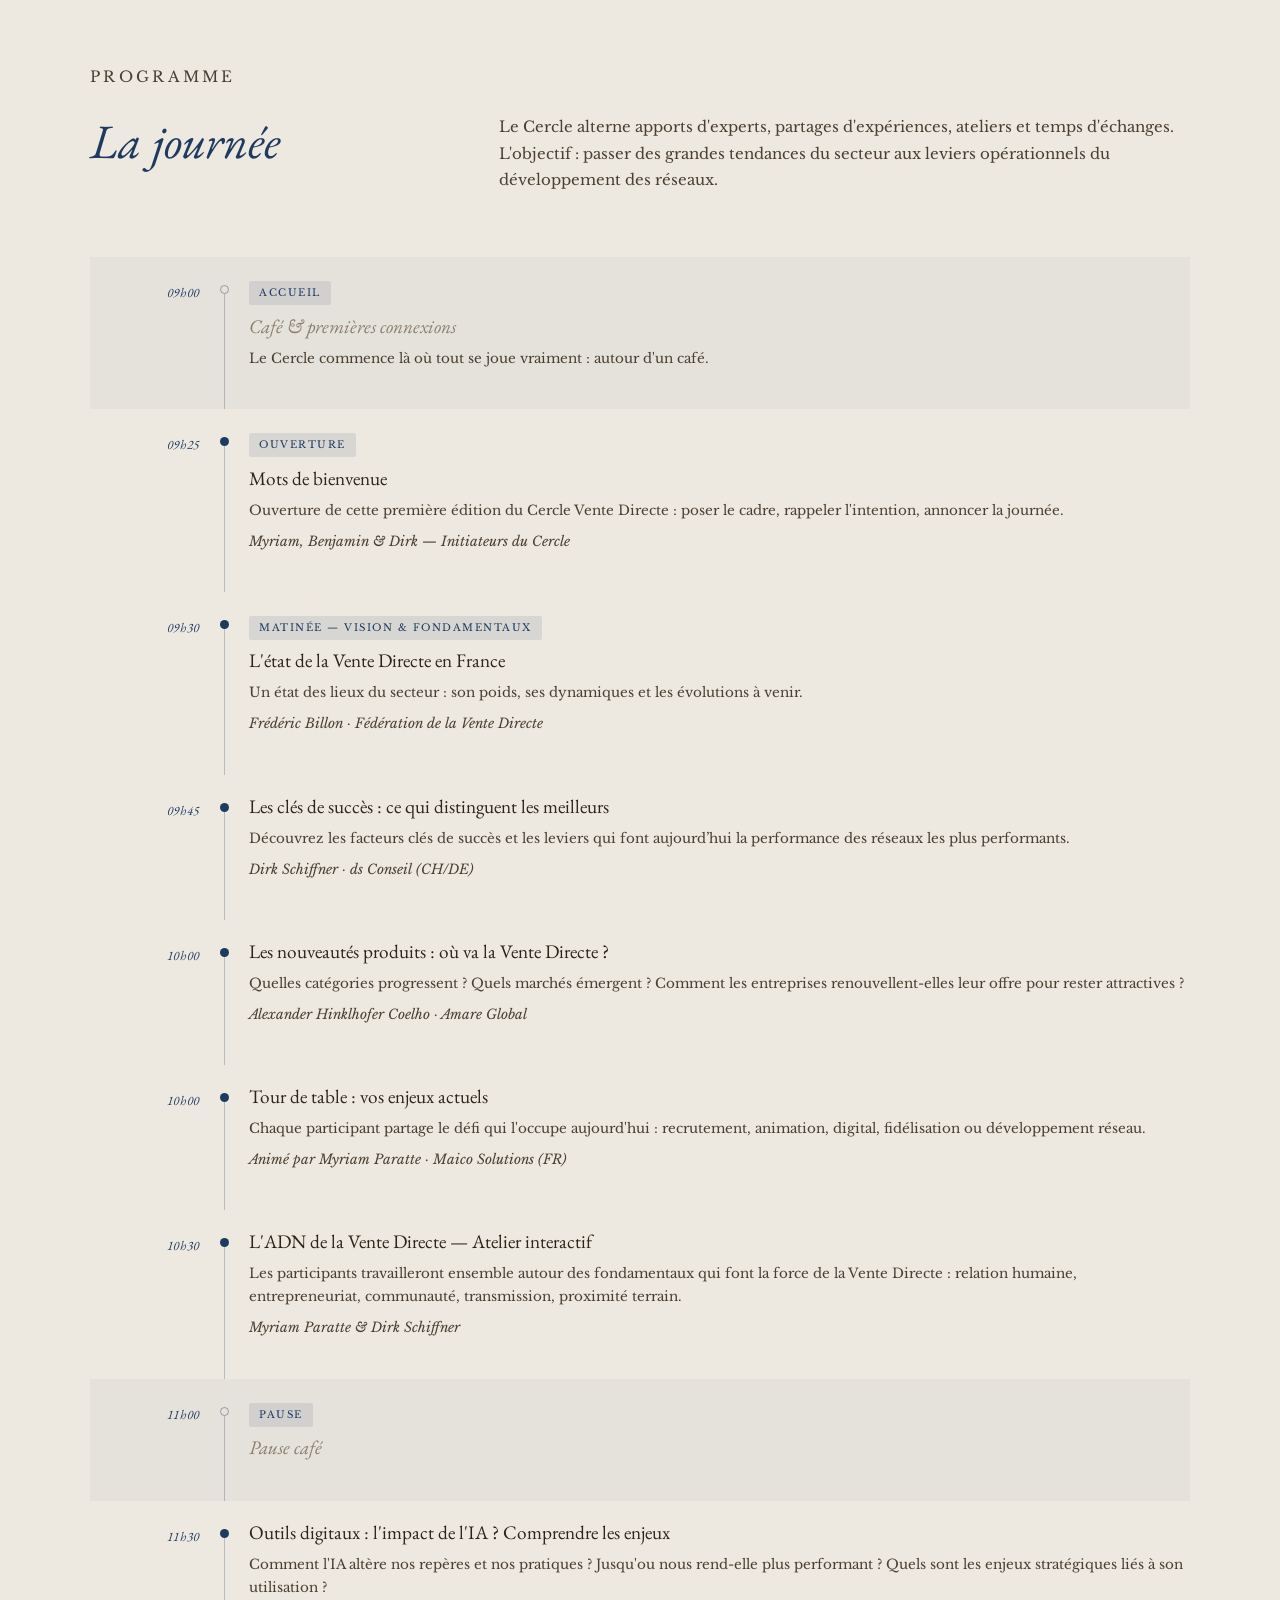
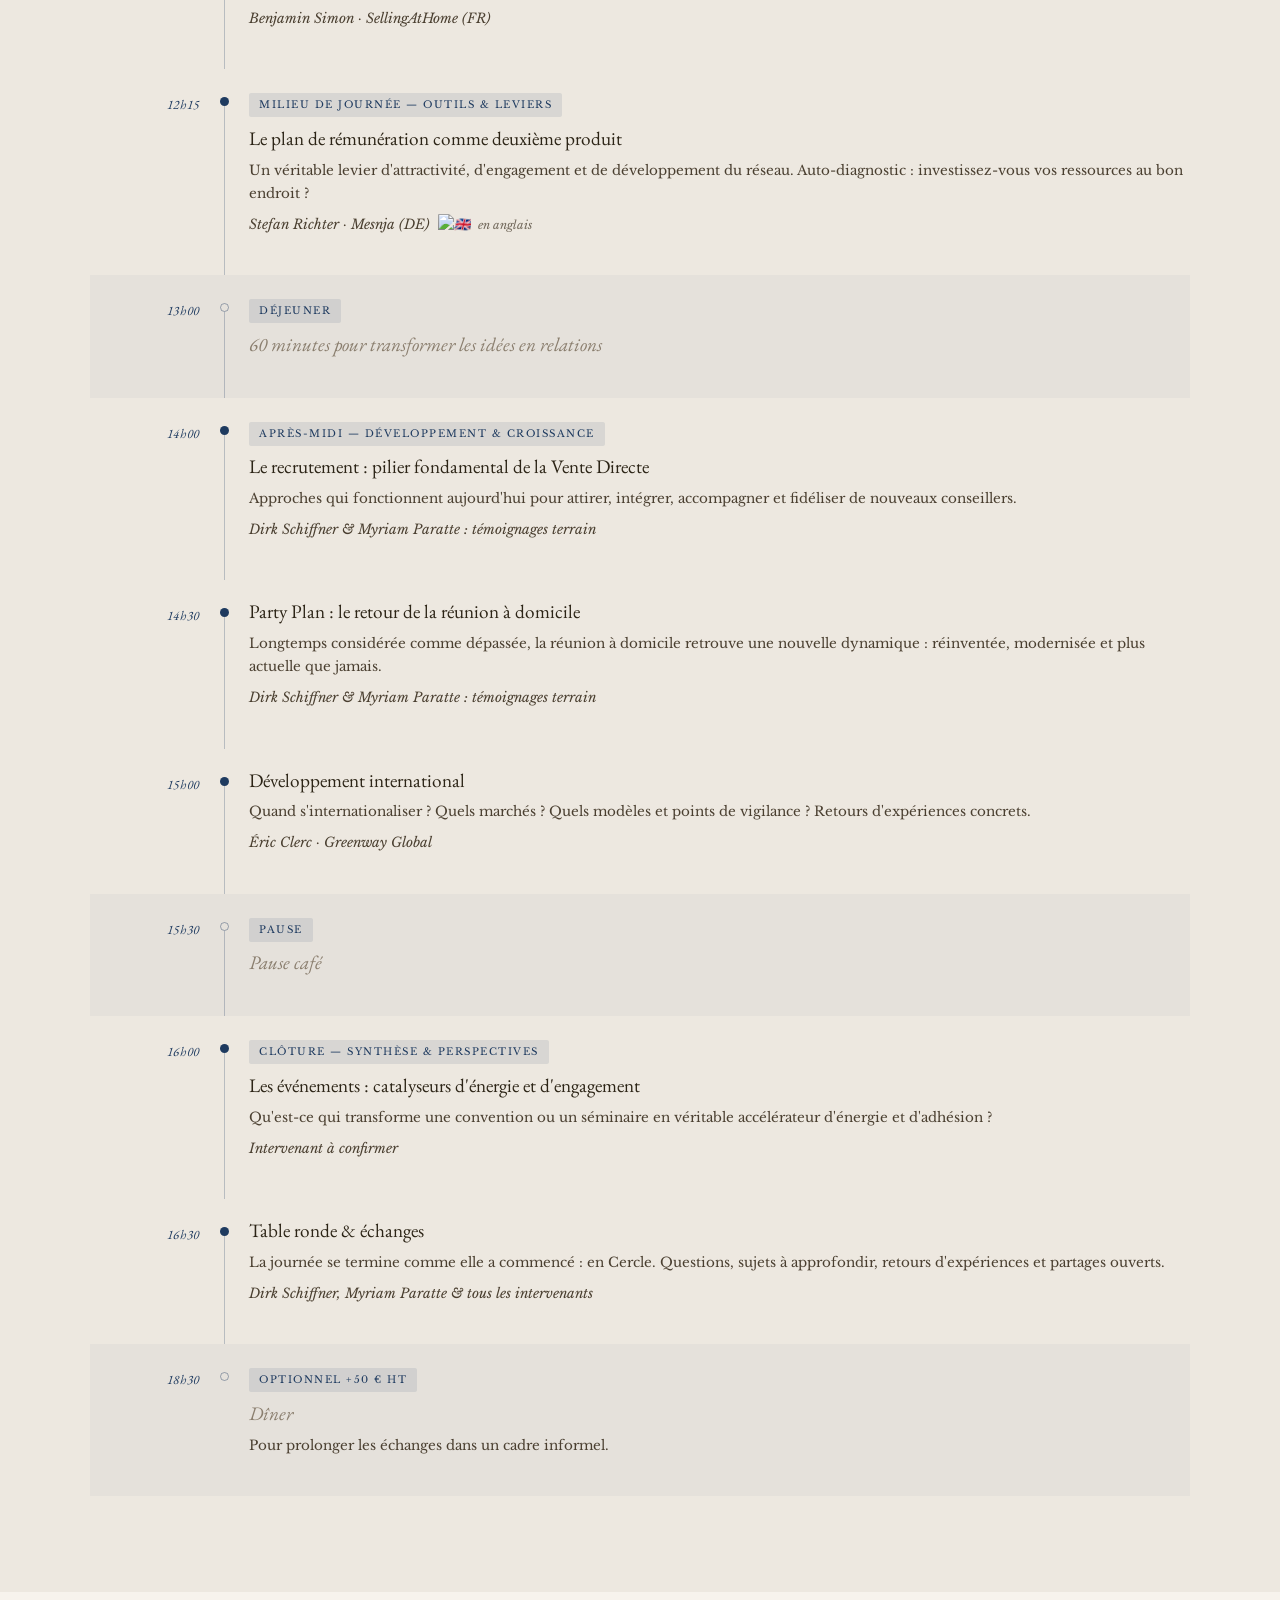
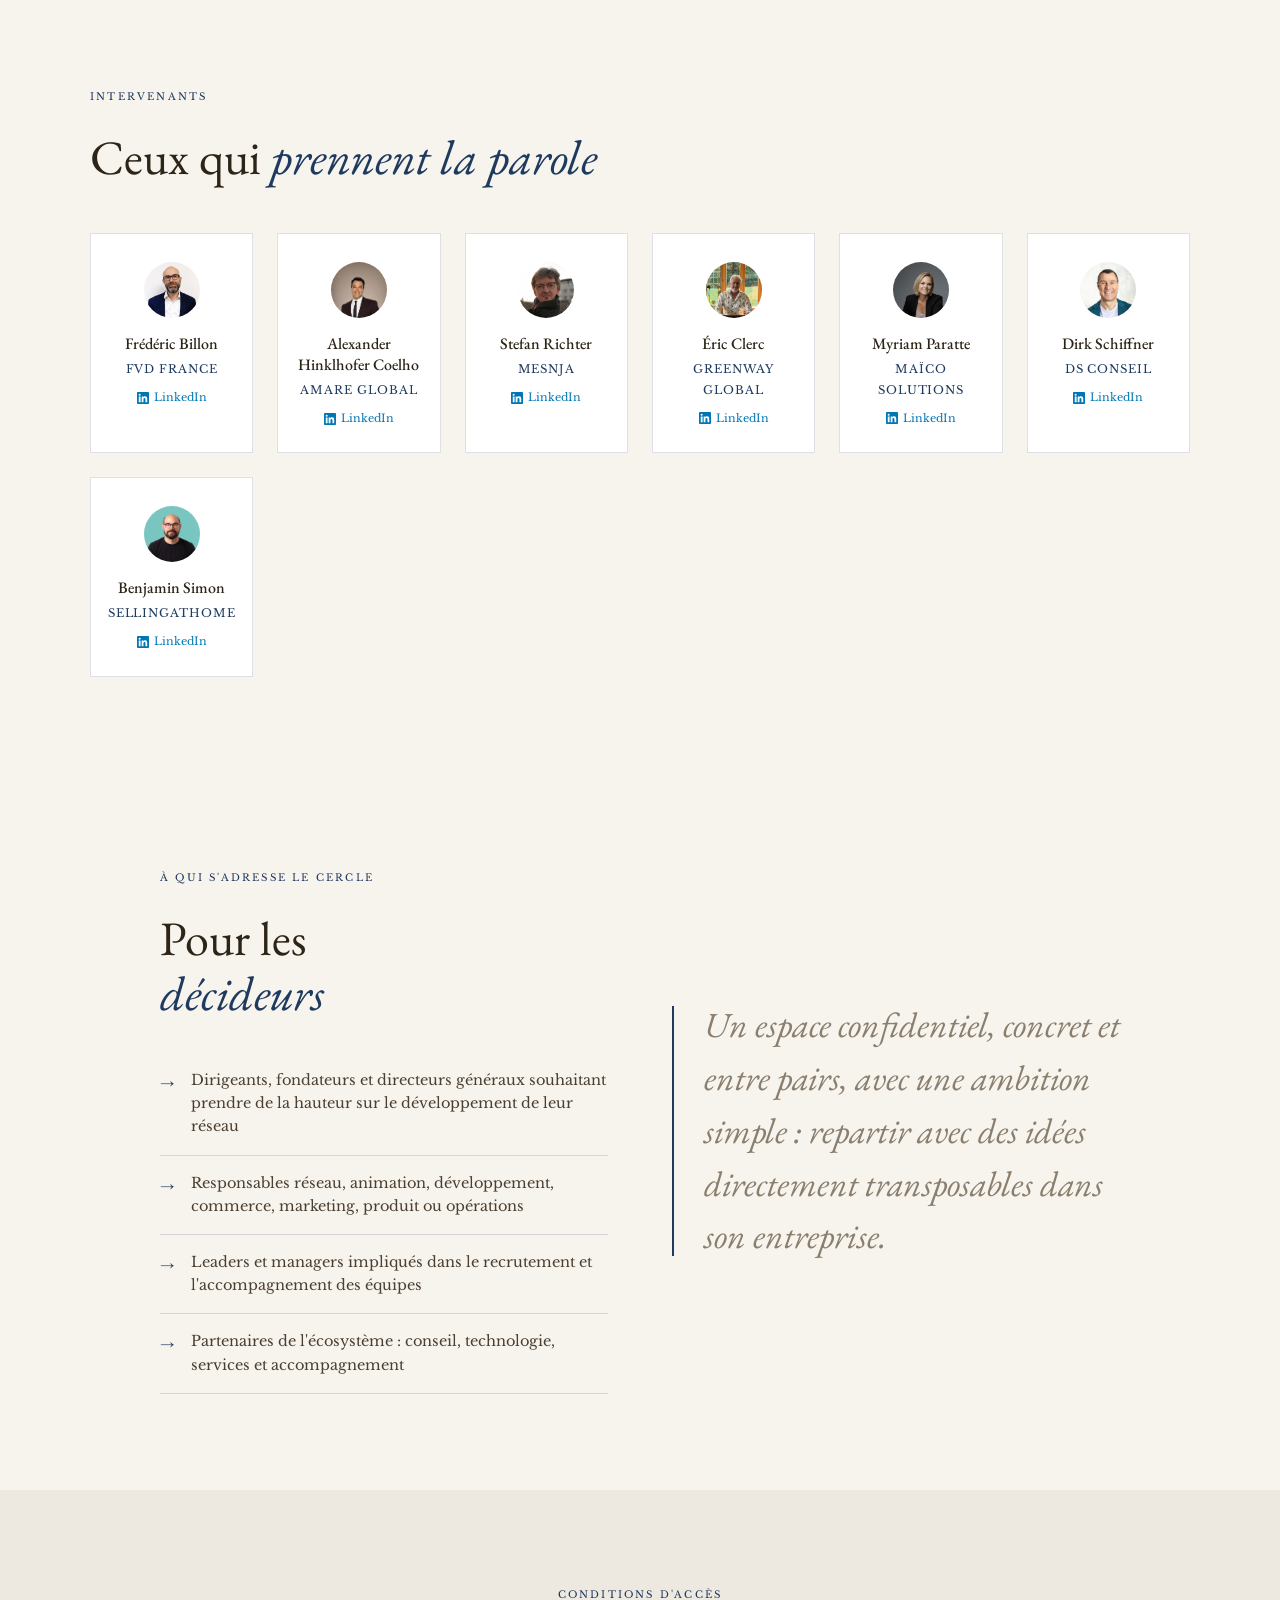
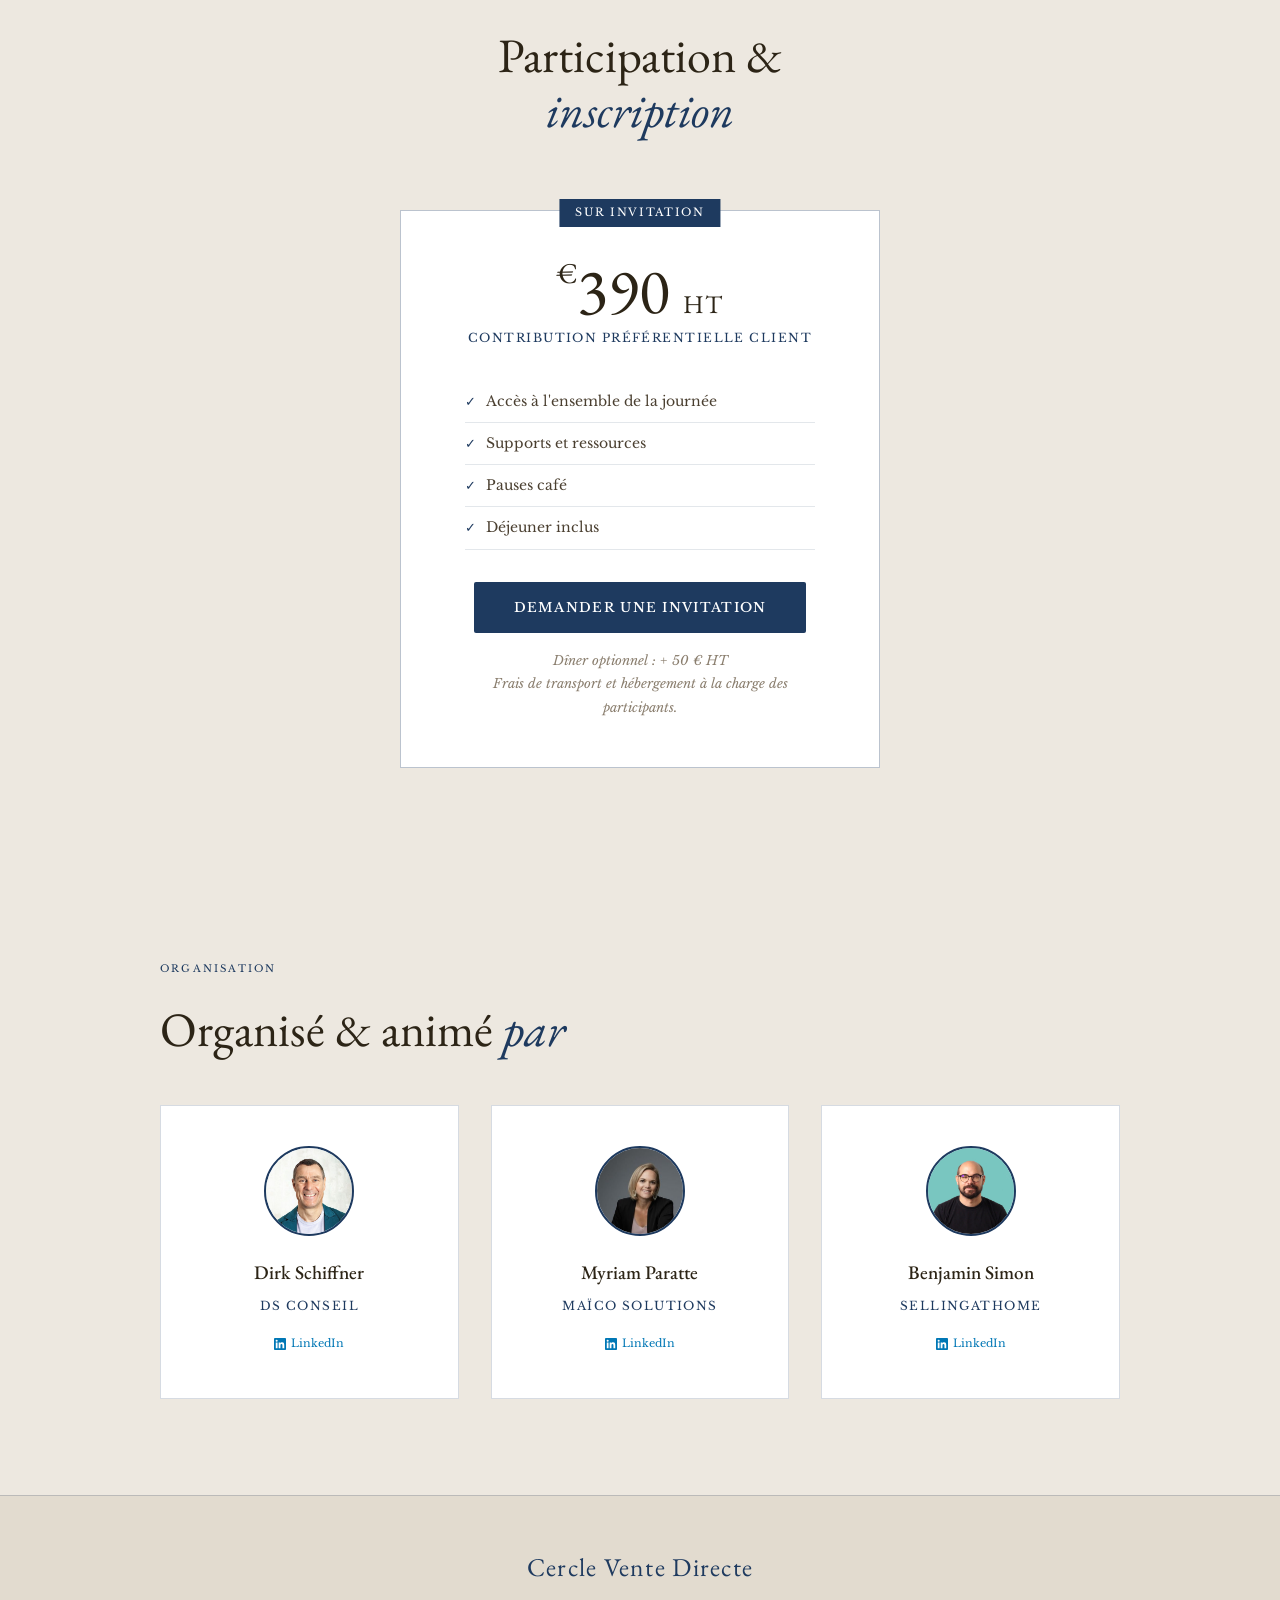
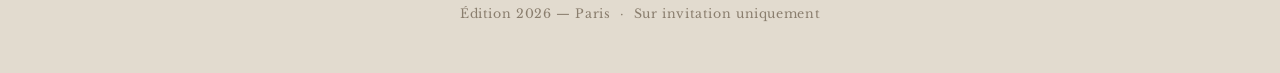
==== commit 76d41e3c: "Remplacement Phoebe par Intervenant à confirmer Co-Authored-By: Claude Sonnet 4.6 <noreply@anthropic" ====
--- a/index.html
+++ b/index.html
@@ -1157,7 +1157,7 @@
           <span class="tl-tag">Clôture — Synthèse & Perspectives</span>
           <h3>Les événements : catalyseurs d'énergie et d'engagement</h3>
           <p>Qu'est-ce qui transforme une convention ou un séminaire en véritable accélérateur d'énergie et d'adhésion ?</p>
-          <p class="tl-speaker">Phoebe — Intervenante événements</p>
+          <p class="tl-speaker">Intervenant à confirmer</p>
         </div>
       </div>
 
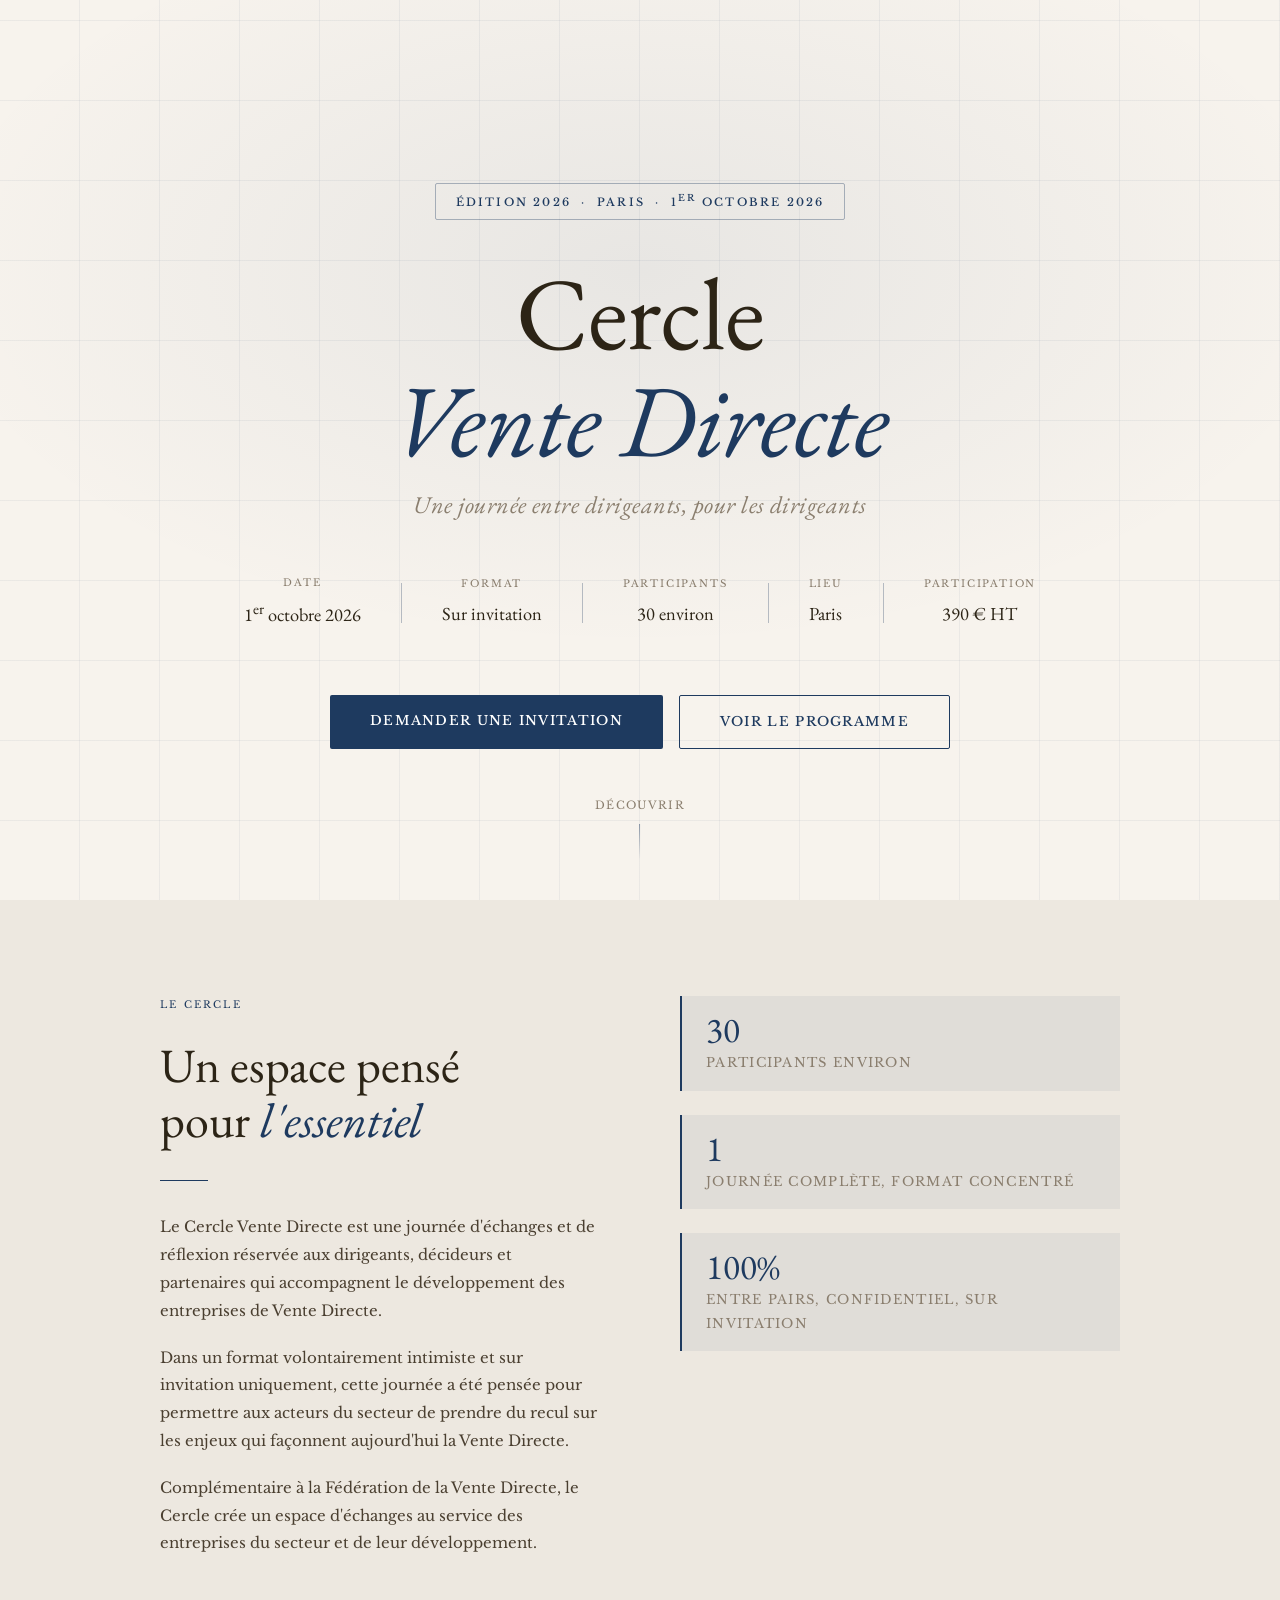
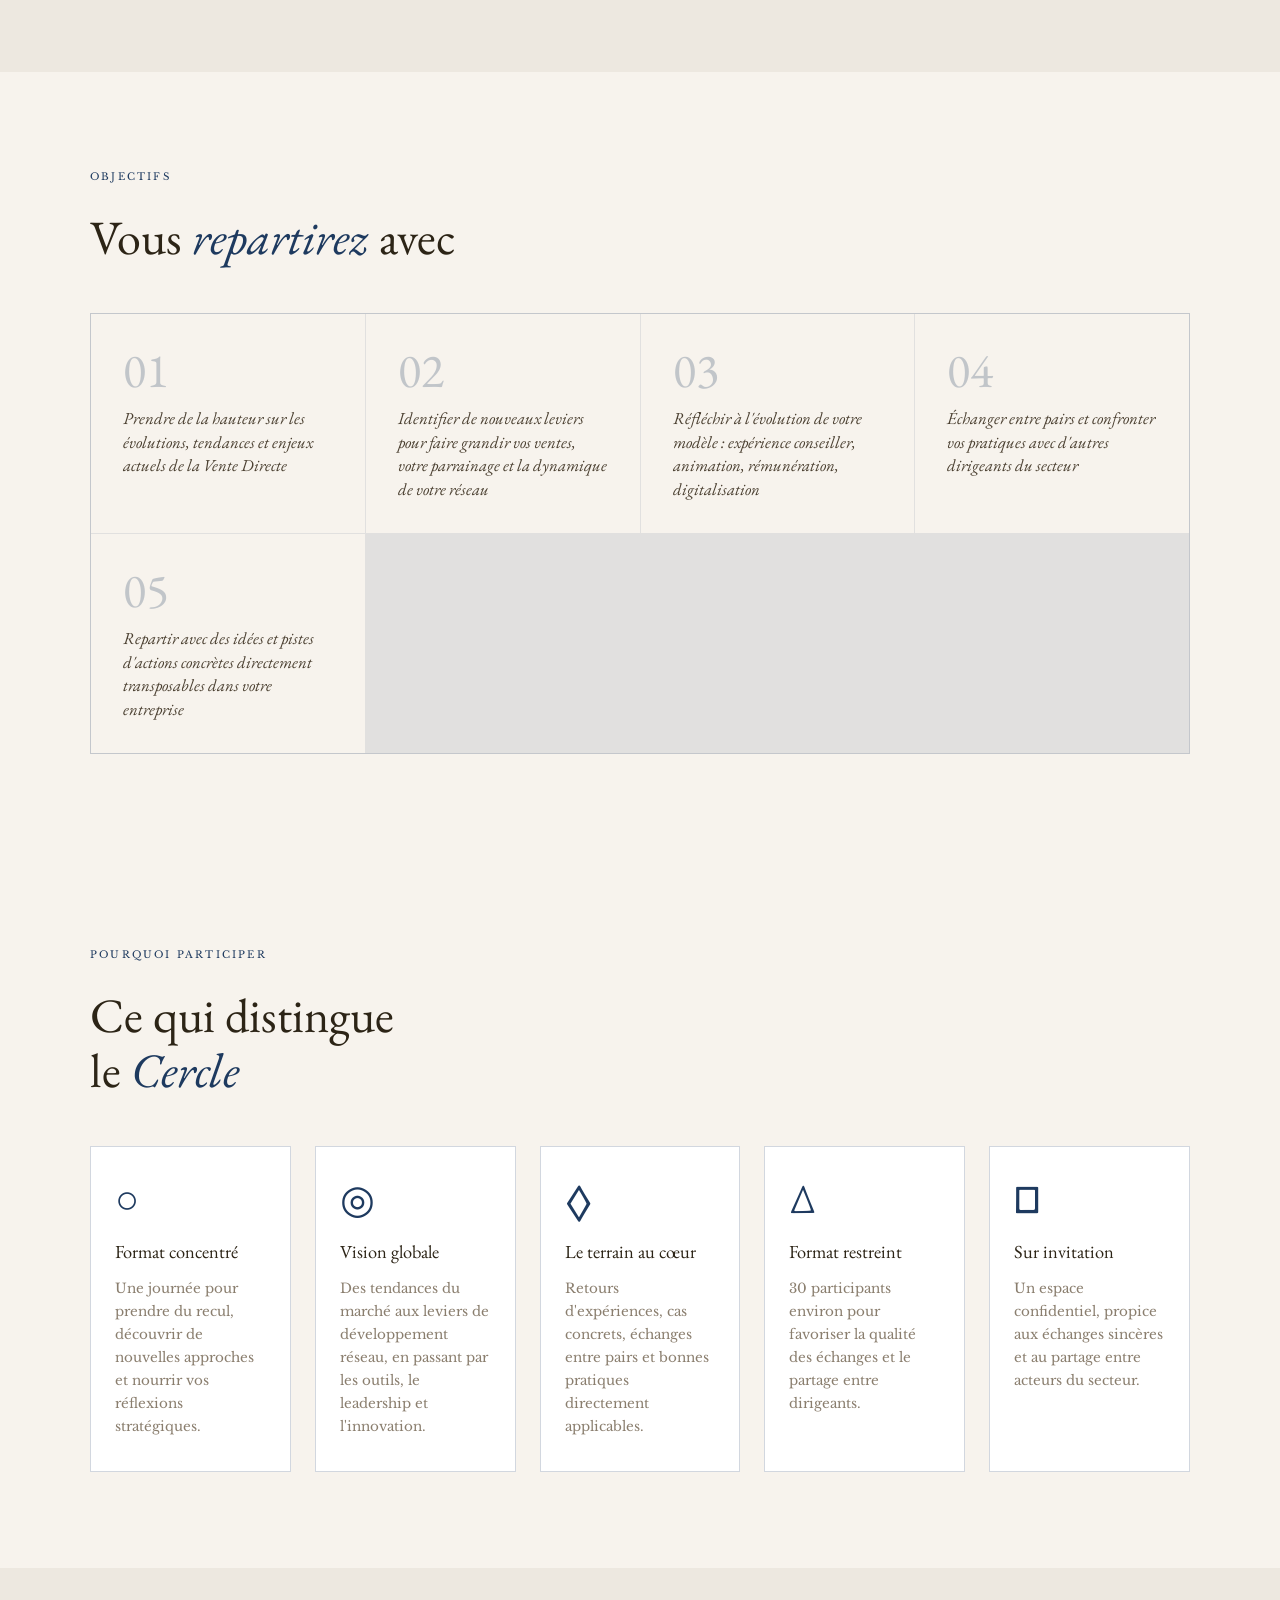
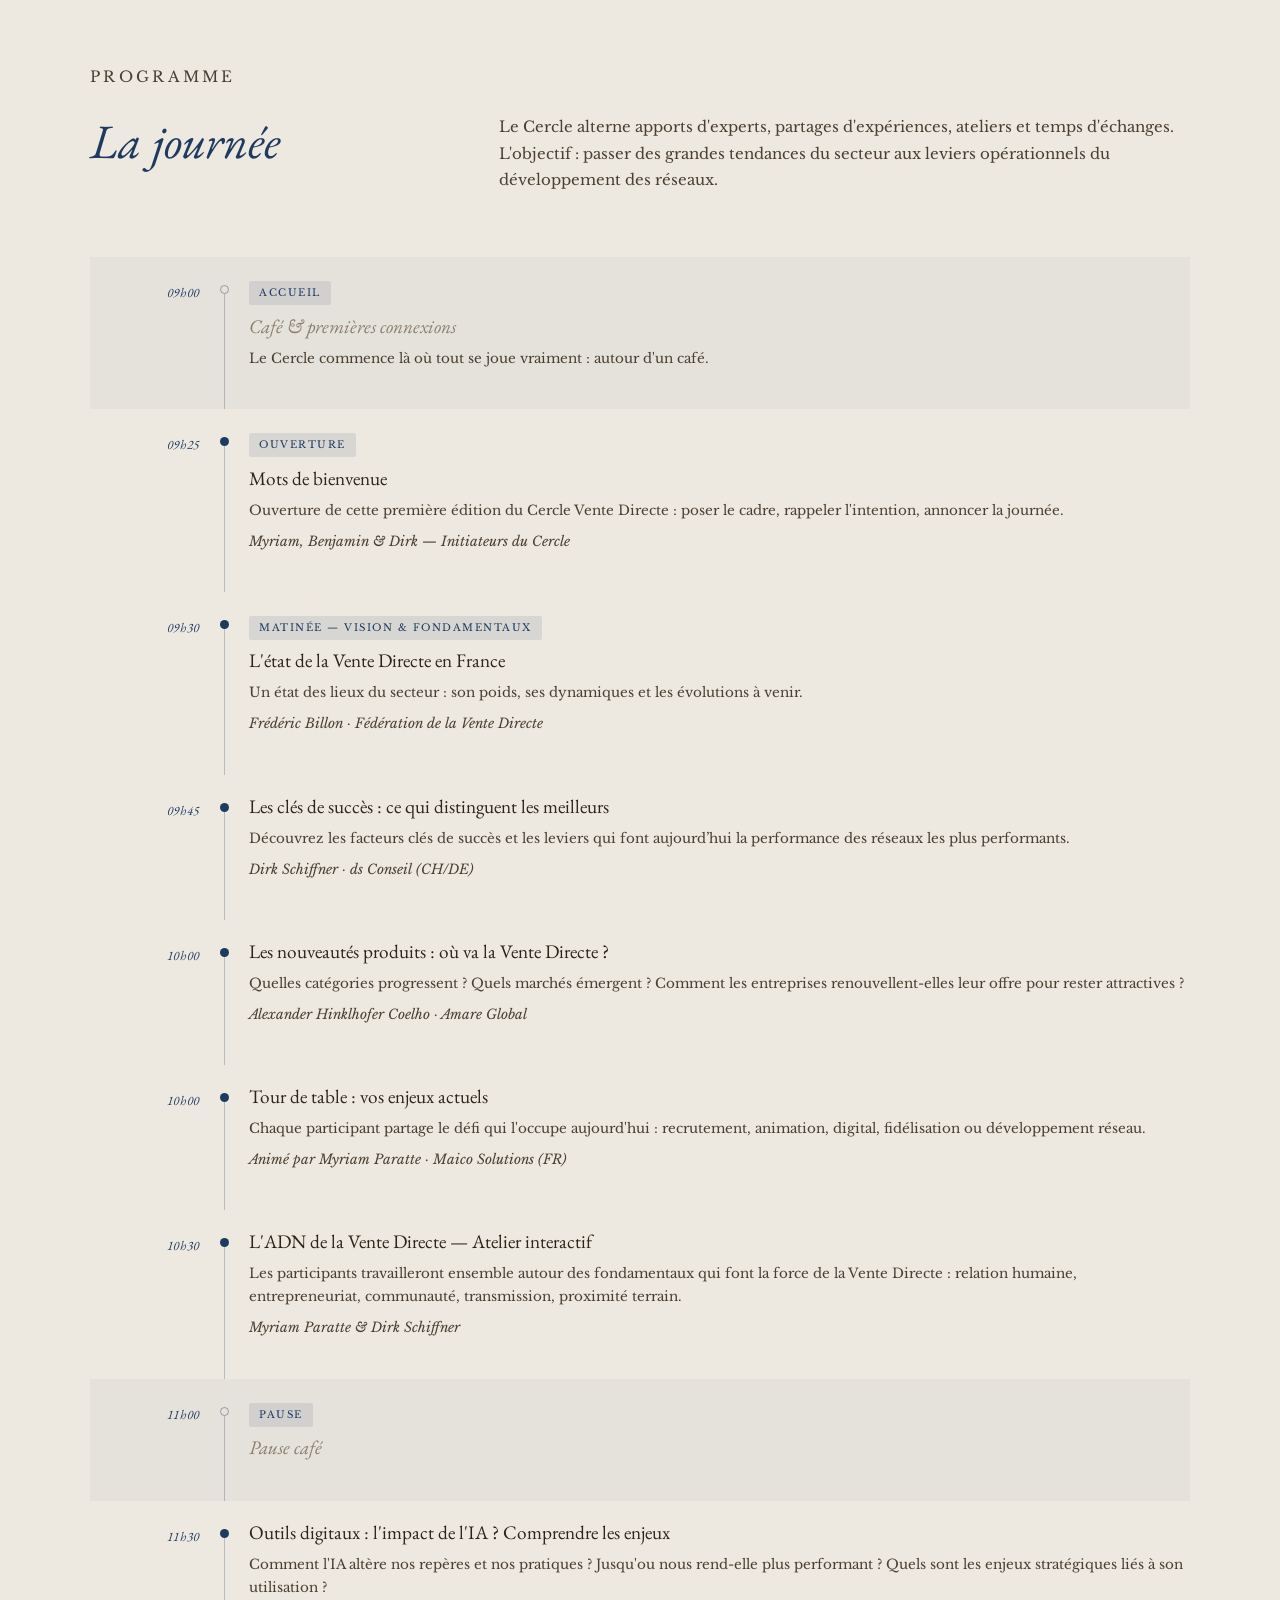
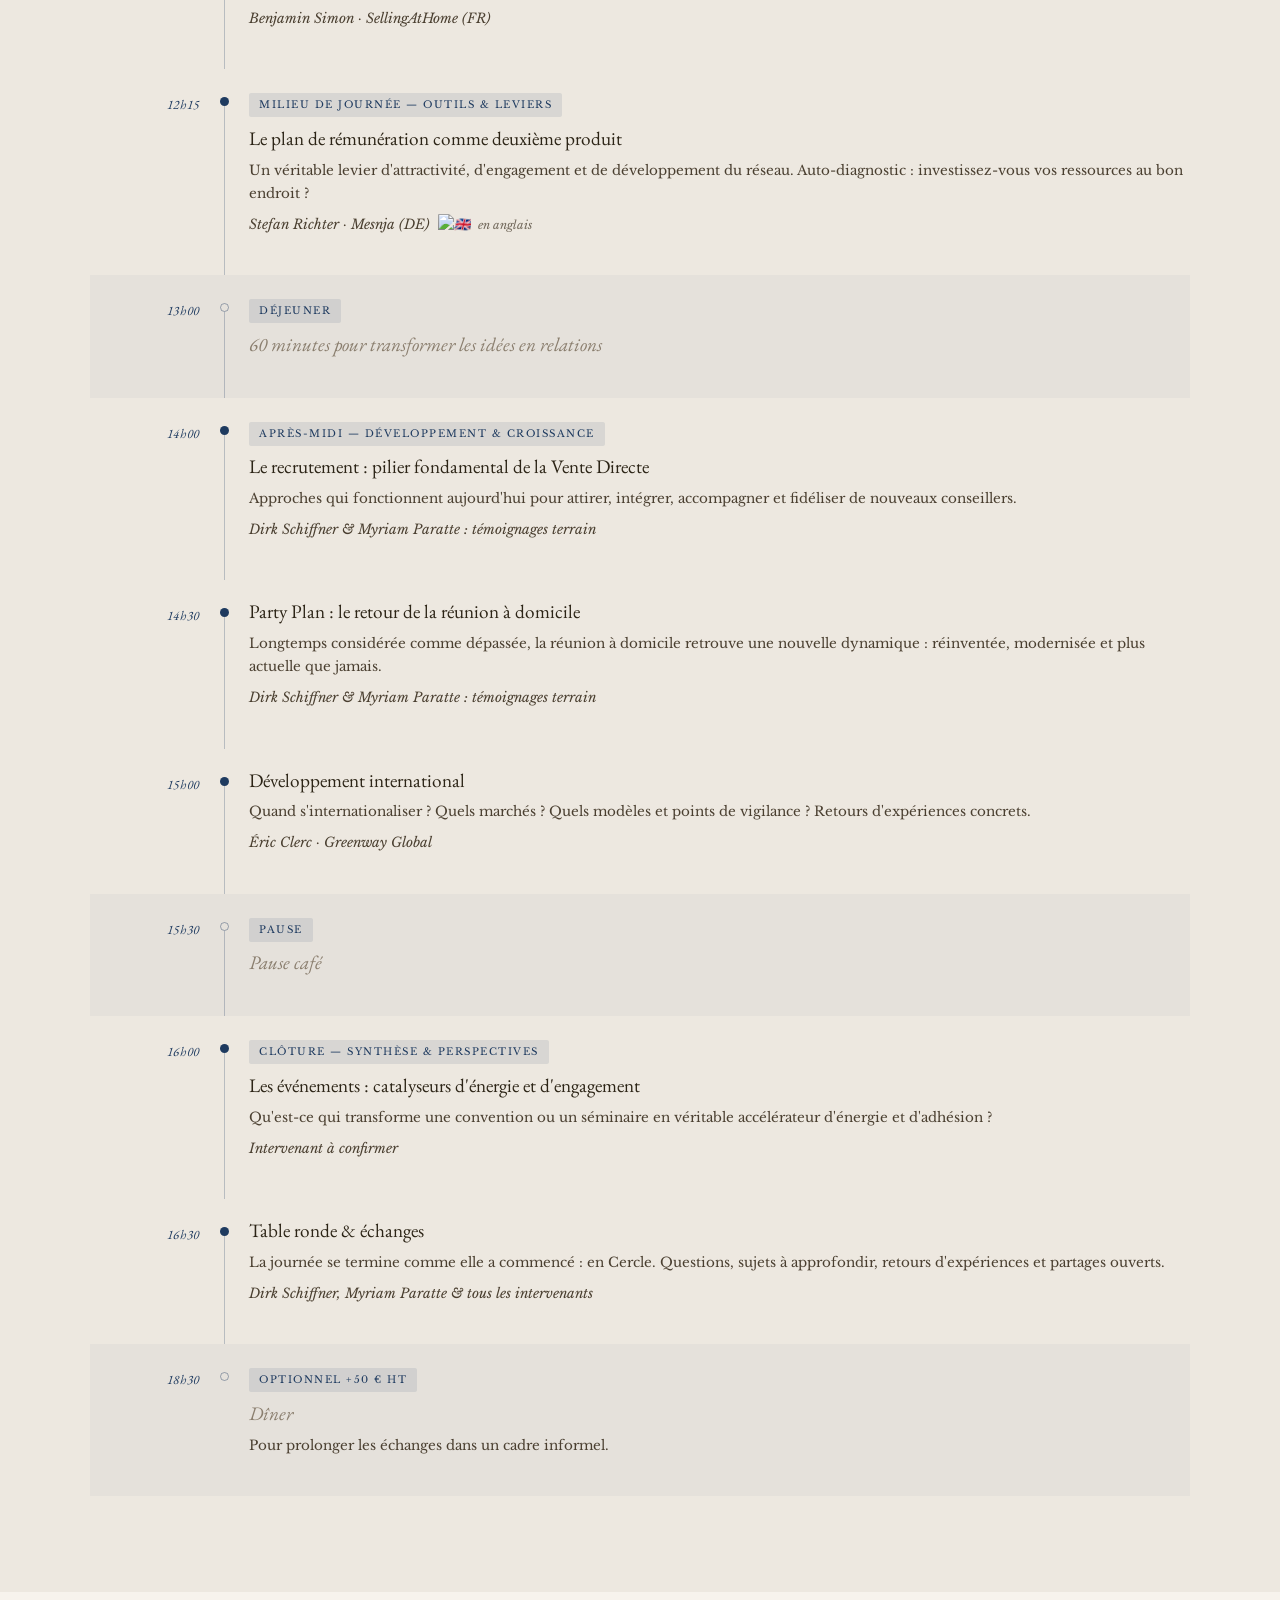
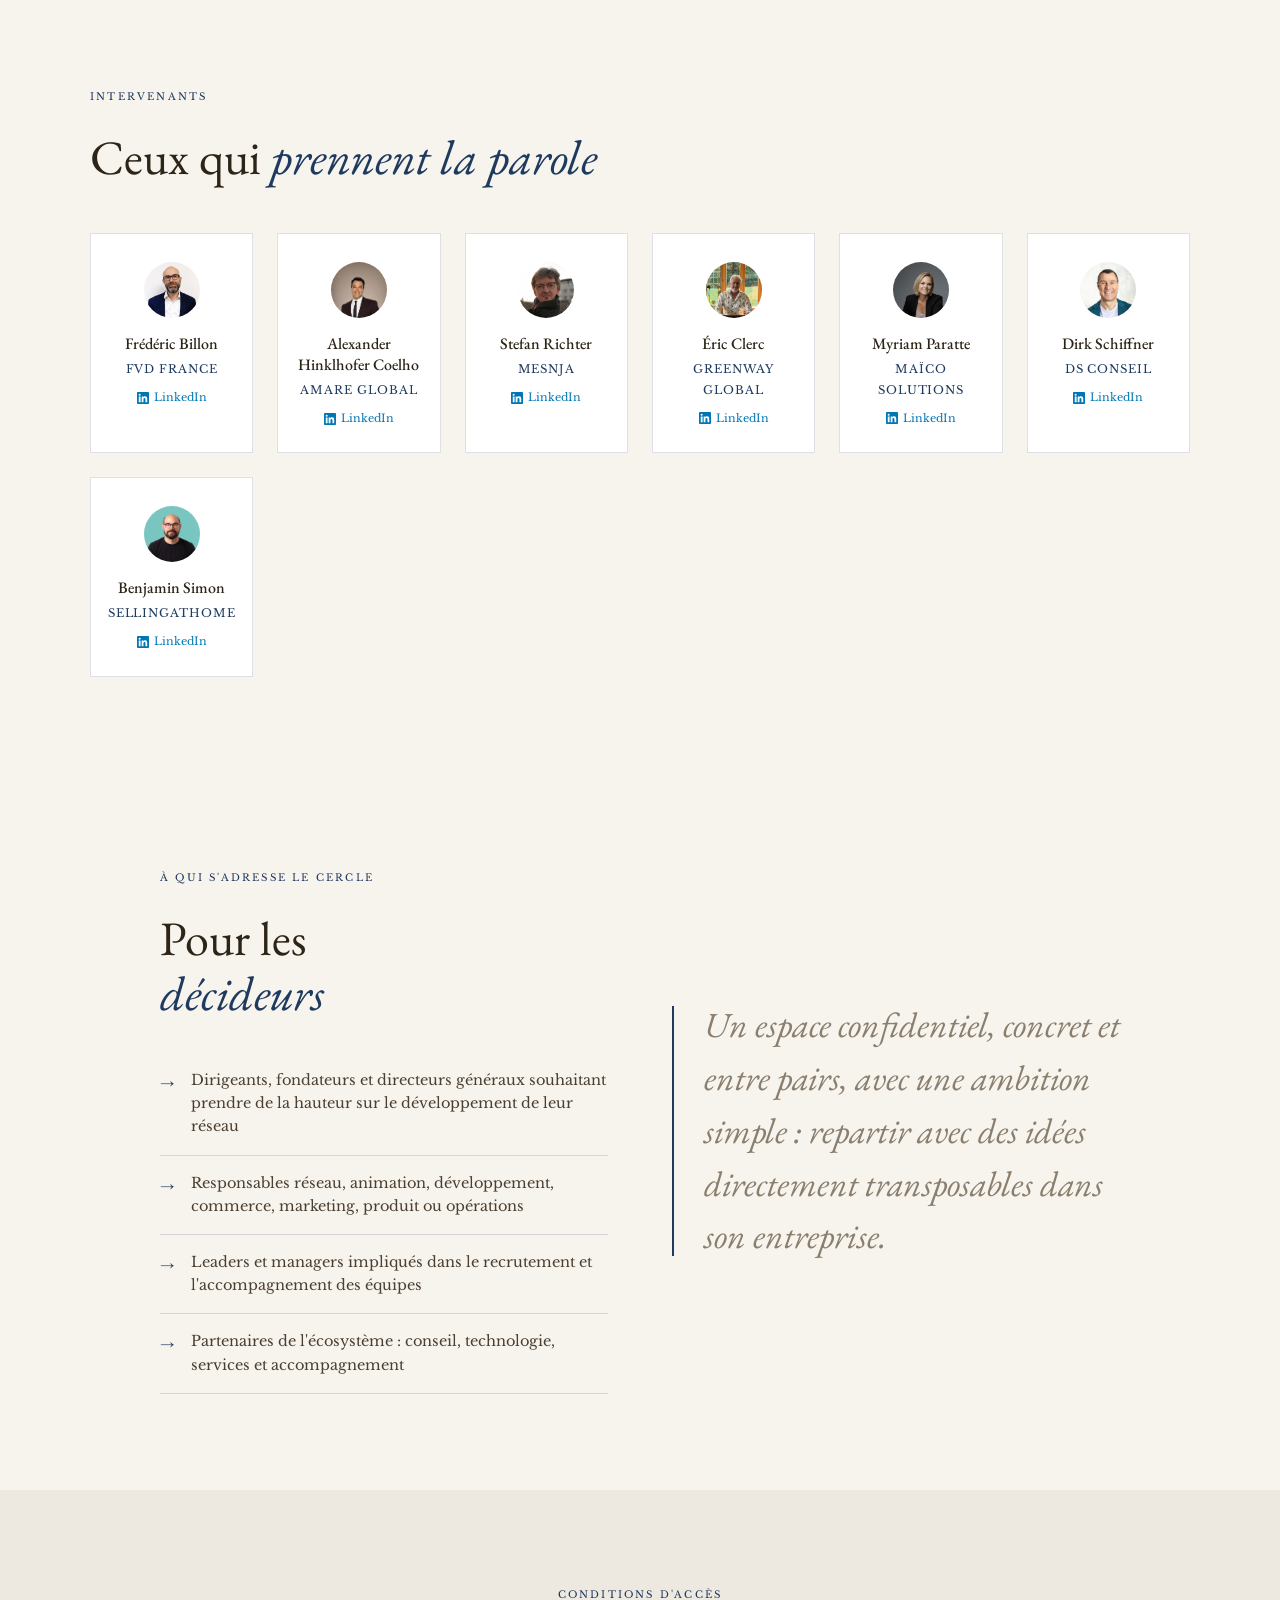
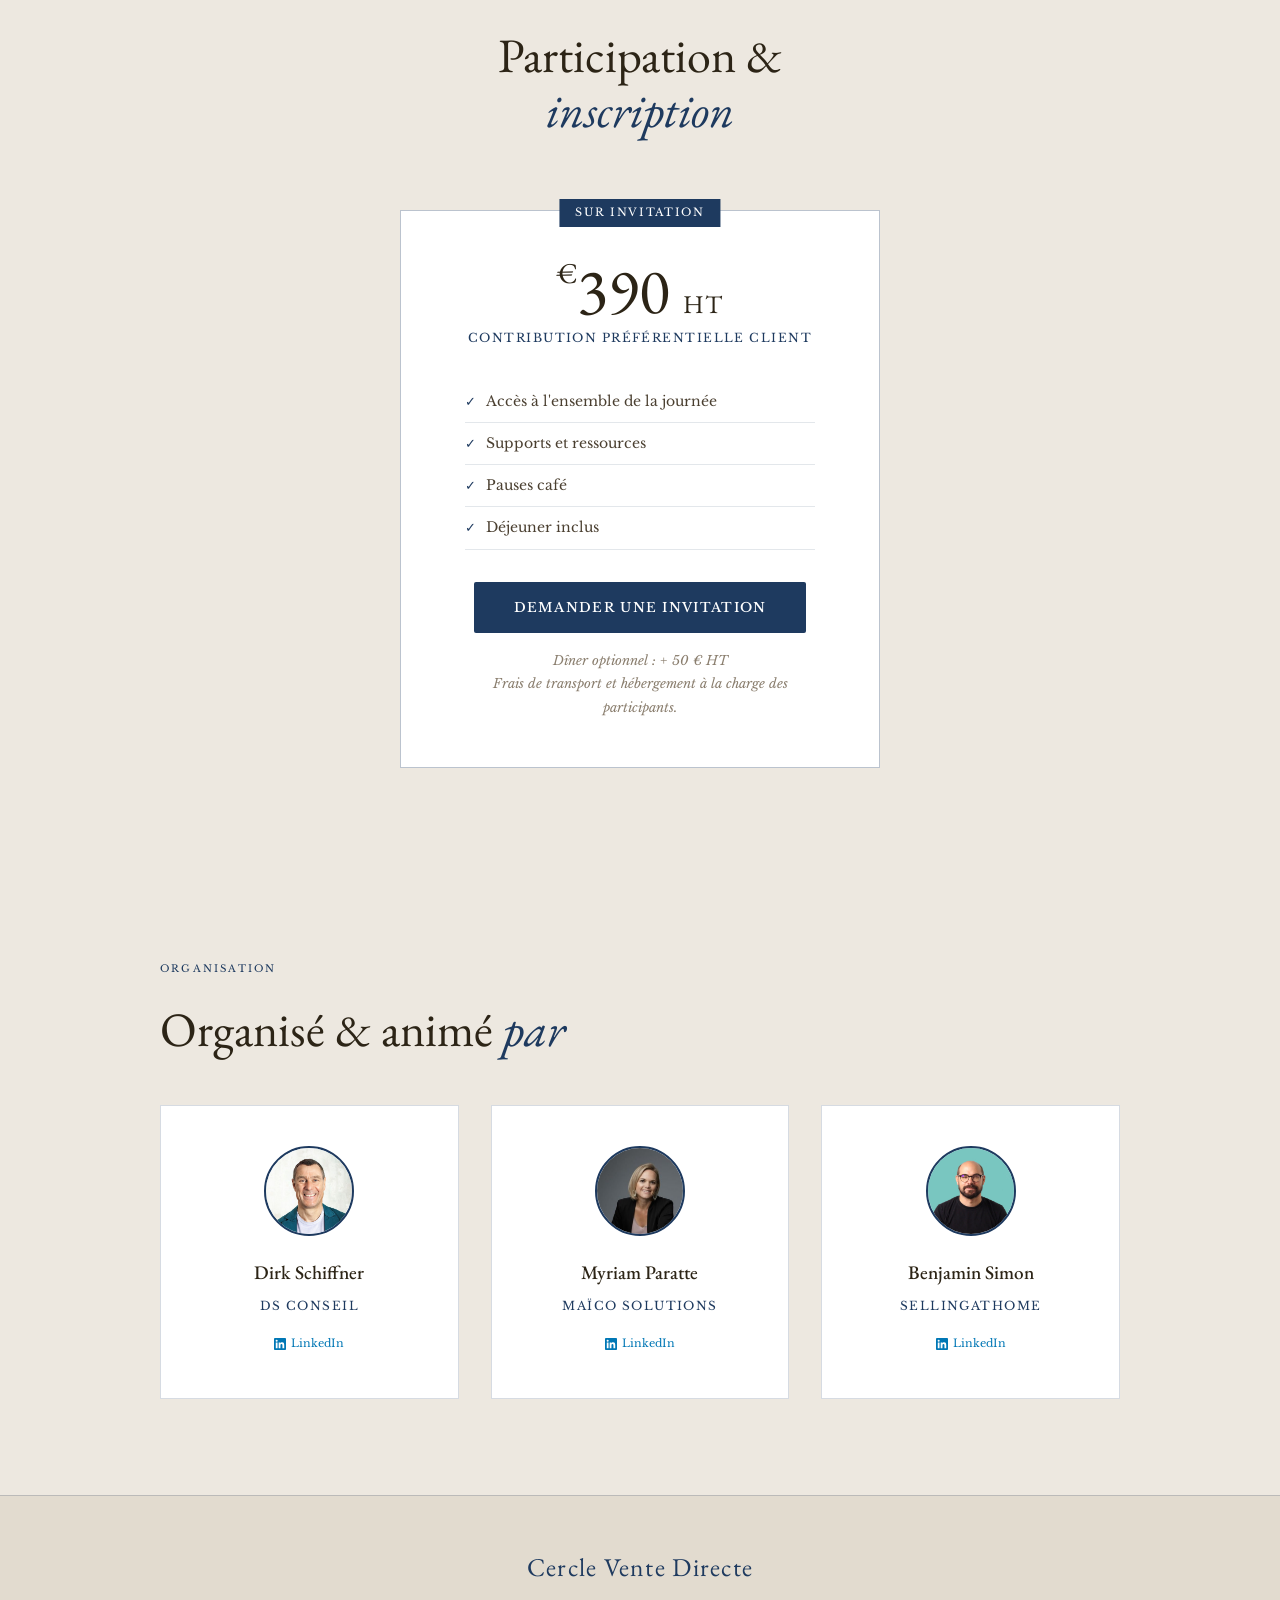
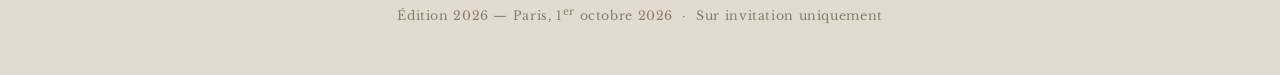
==== commit acc0d19e: "Ajout date de l'événement : 1er octobre 2026 Co-Authored-By: Claude Sonnet 4.6 <noreply@anthropic.co" ====
--- a/index.html
+++ b/index.html
@@ -826,11 +826,16 @@
 
 <!-- HERO -->
 <section class="hero">
-  <div class="edition-tag">Édition 2026 &nbsp;·&nbsp; Paris</div>
+  <div class="edition-tag">Édition 2026 &nbsp;·&nbsp; Paris &nbsp;·&nbsp; 1<sup>er</sup> octobre 2026</div>
   <h1 class="hero-title">Cercle<br><em>Vente Directe</em></h1>
   <p class="hero-subtitle">Une journée entre dirigeants, pour les dirigeants</p>
 
   <div class="hero-meta">
+    <div class="hero-meta-item">
+      <span class="hero-meta-label">Date</span>
+      <span class="hero-meta-value">1<sup>er</sup> octobre 2026</span>
+    </div>
+    <div class="hero-meta-sep"></div>
     <div class="hero-meta-item">
       <span class="hero-meta-label">Format</span>
       <span class="hero-meta-value">Sur invitation</span>
@@ -1382,7 +1387,7 @@
 <!-- FOOTER -->
 <footer>
   <div class="footer-logo">Cercle Vente Directe</div>
-  <p>Édition 2026 — Paris &nbsp;·&nbsp; Sur invitation uniquement</p>
+  <p>Édition 2026 — Paris, 1<sup>er</sup> octobre 2026 &nbsp;·&nbsp; Sur invitation uniquement</p>
 </footer>
 
 </body>
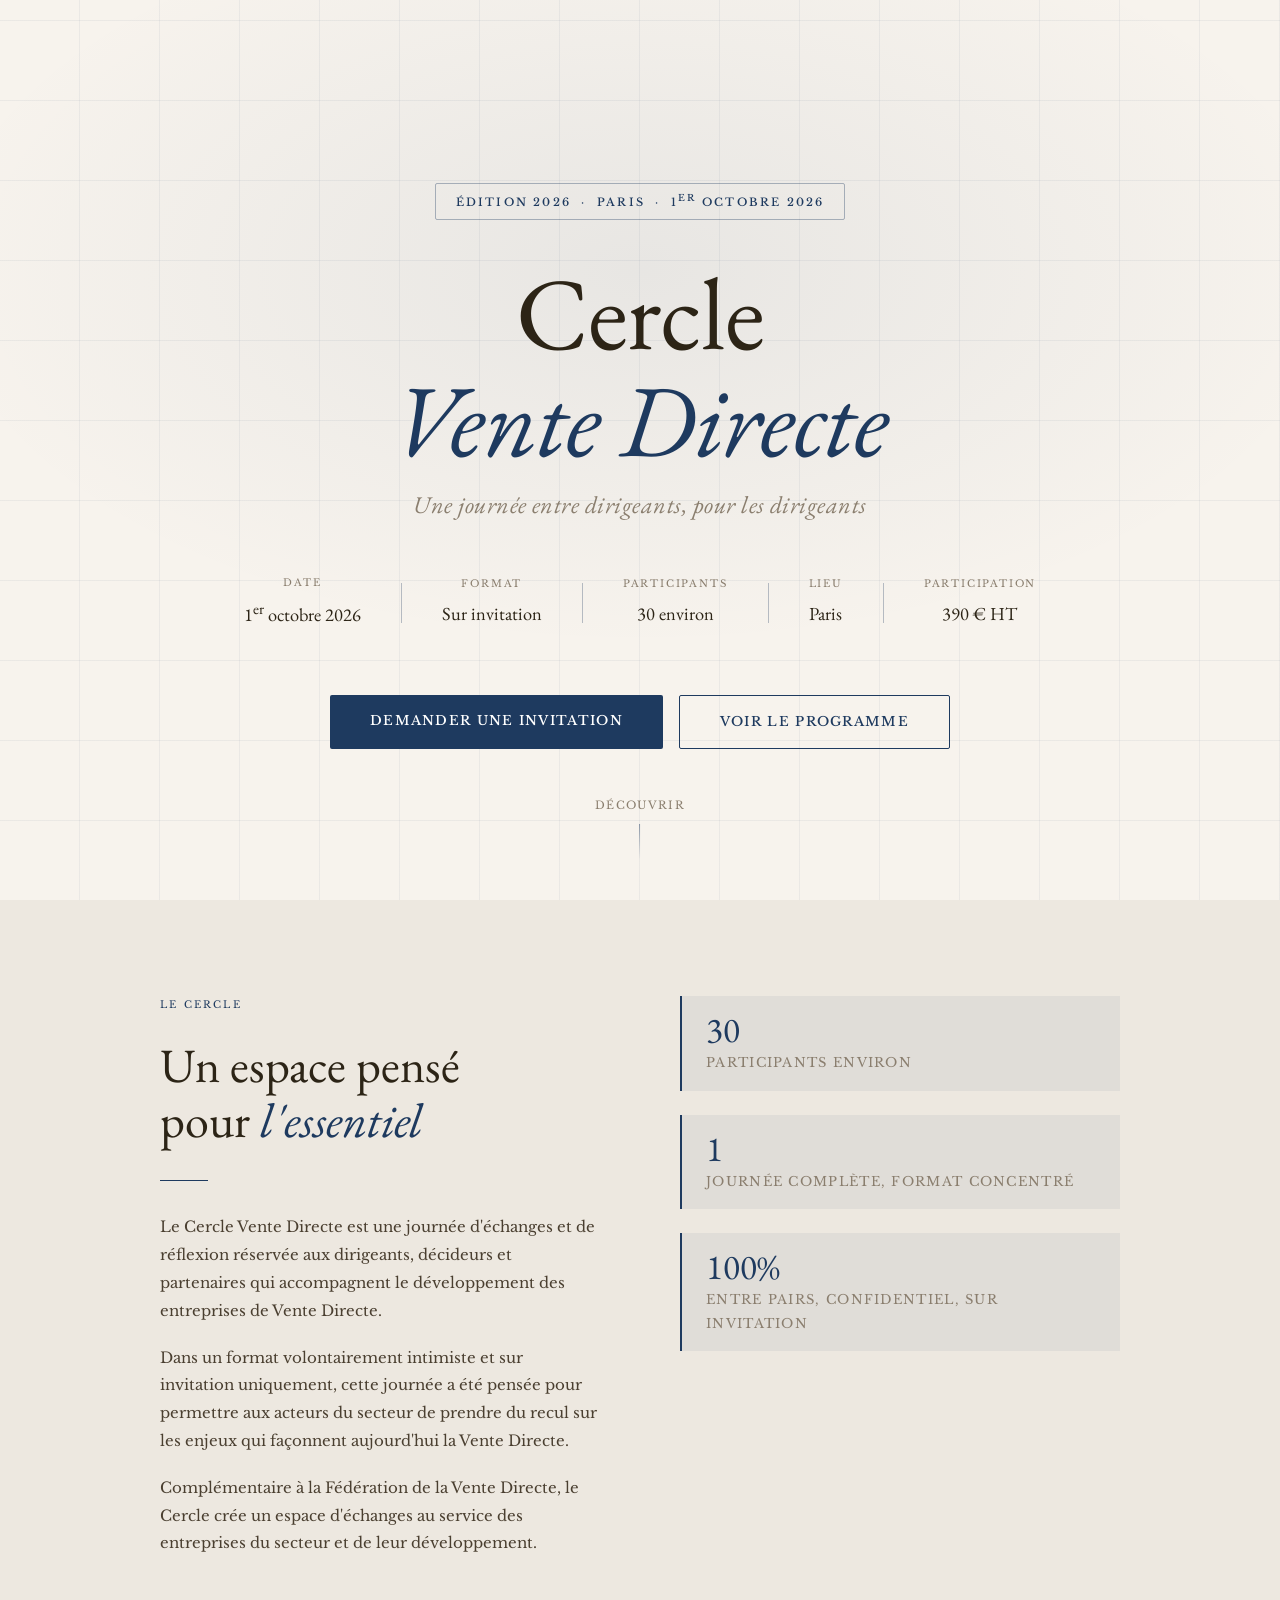
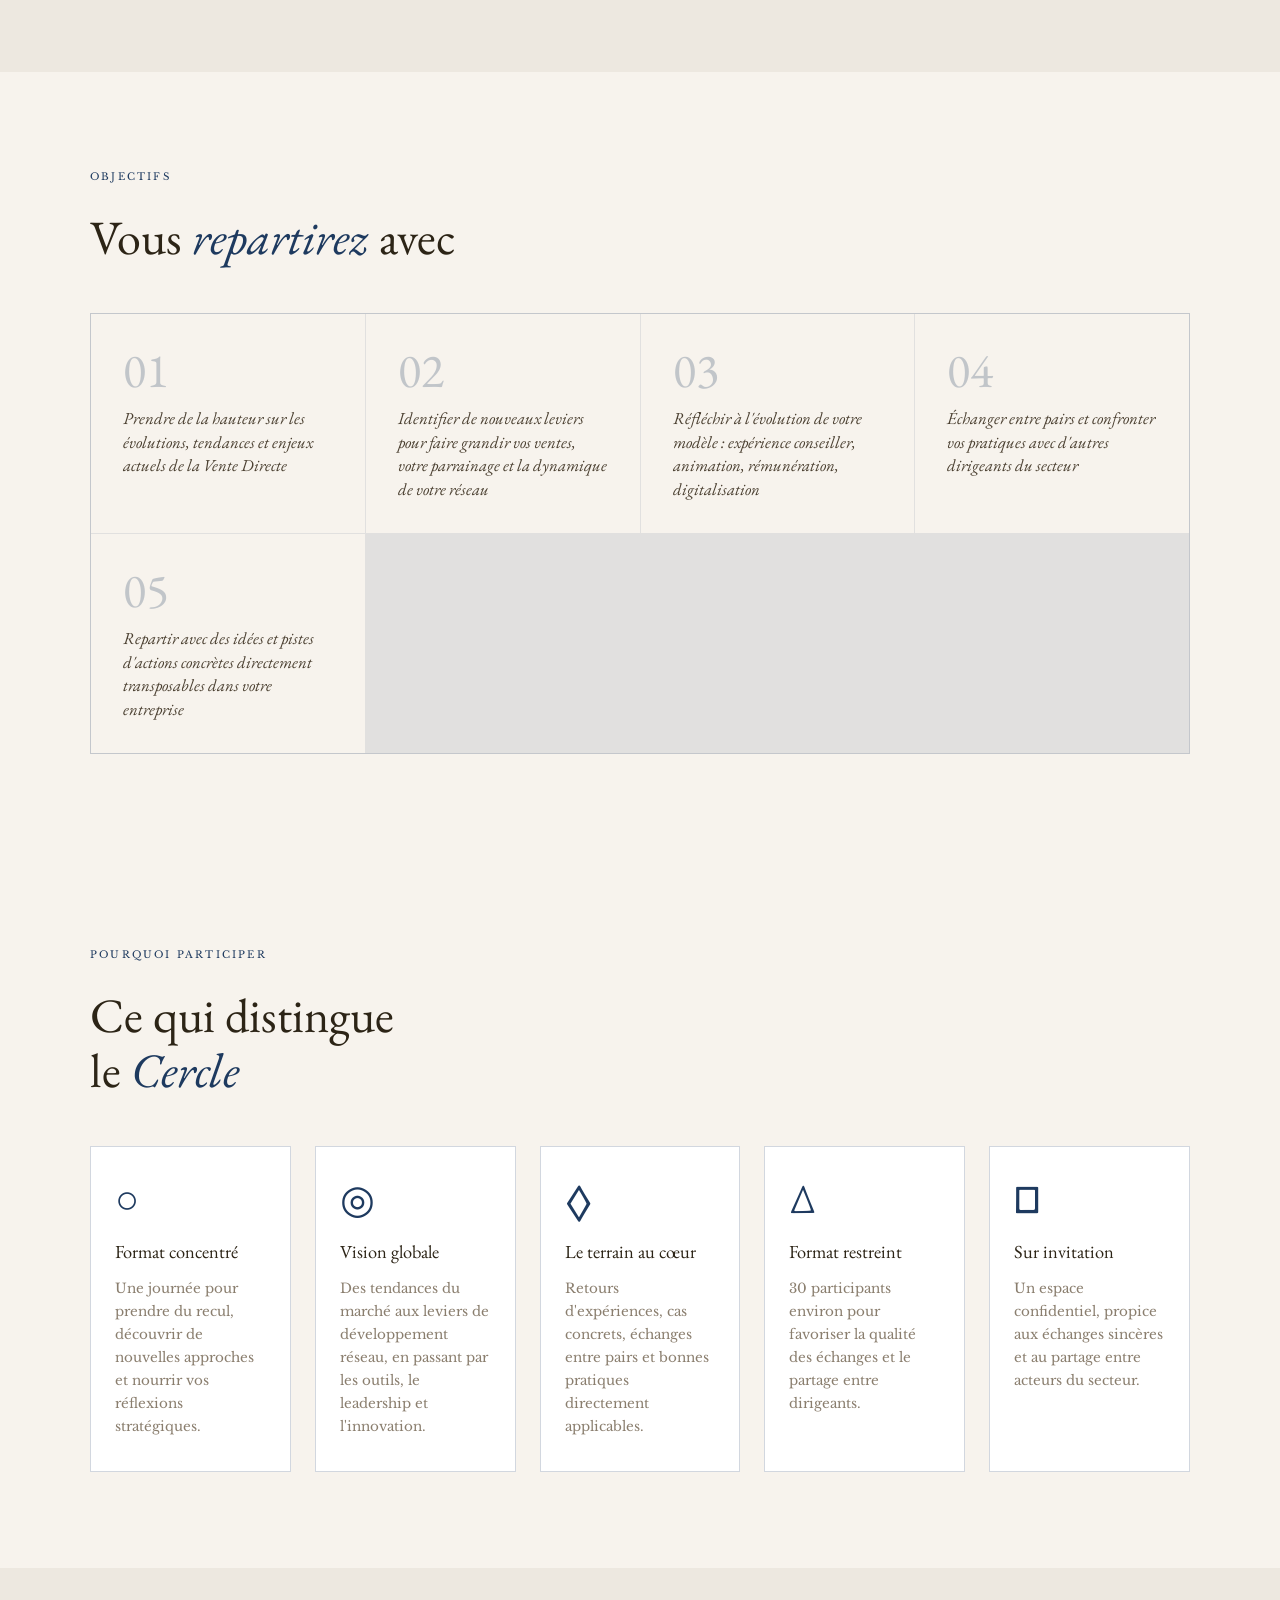
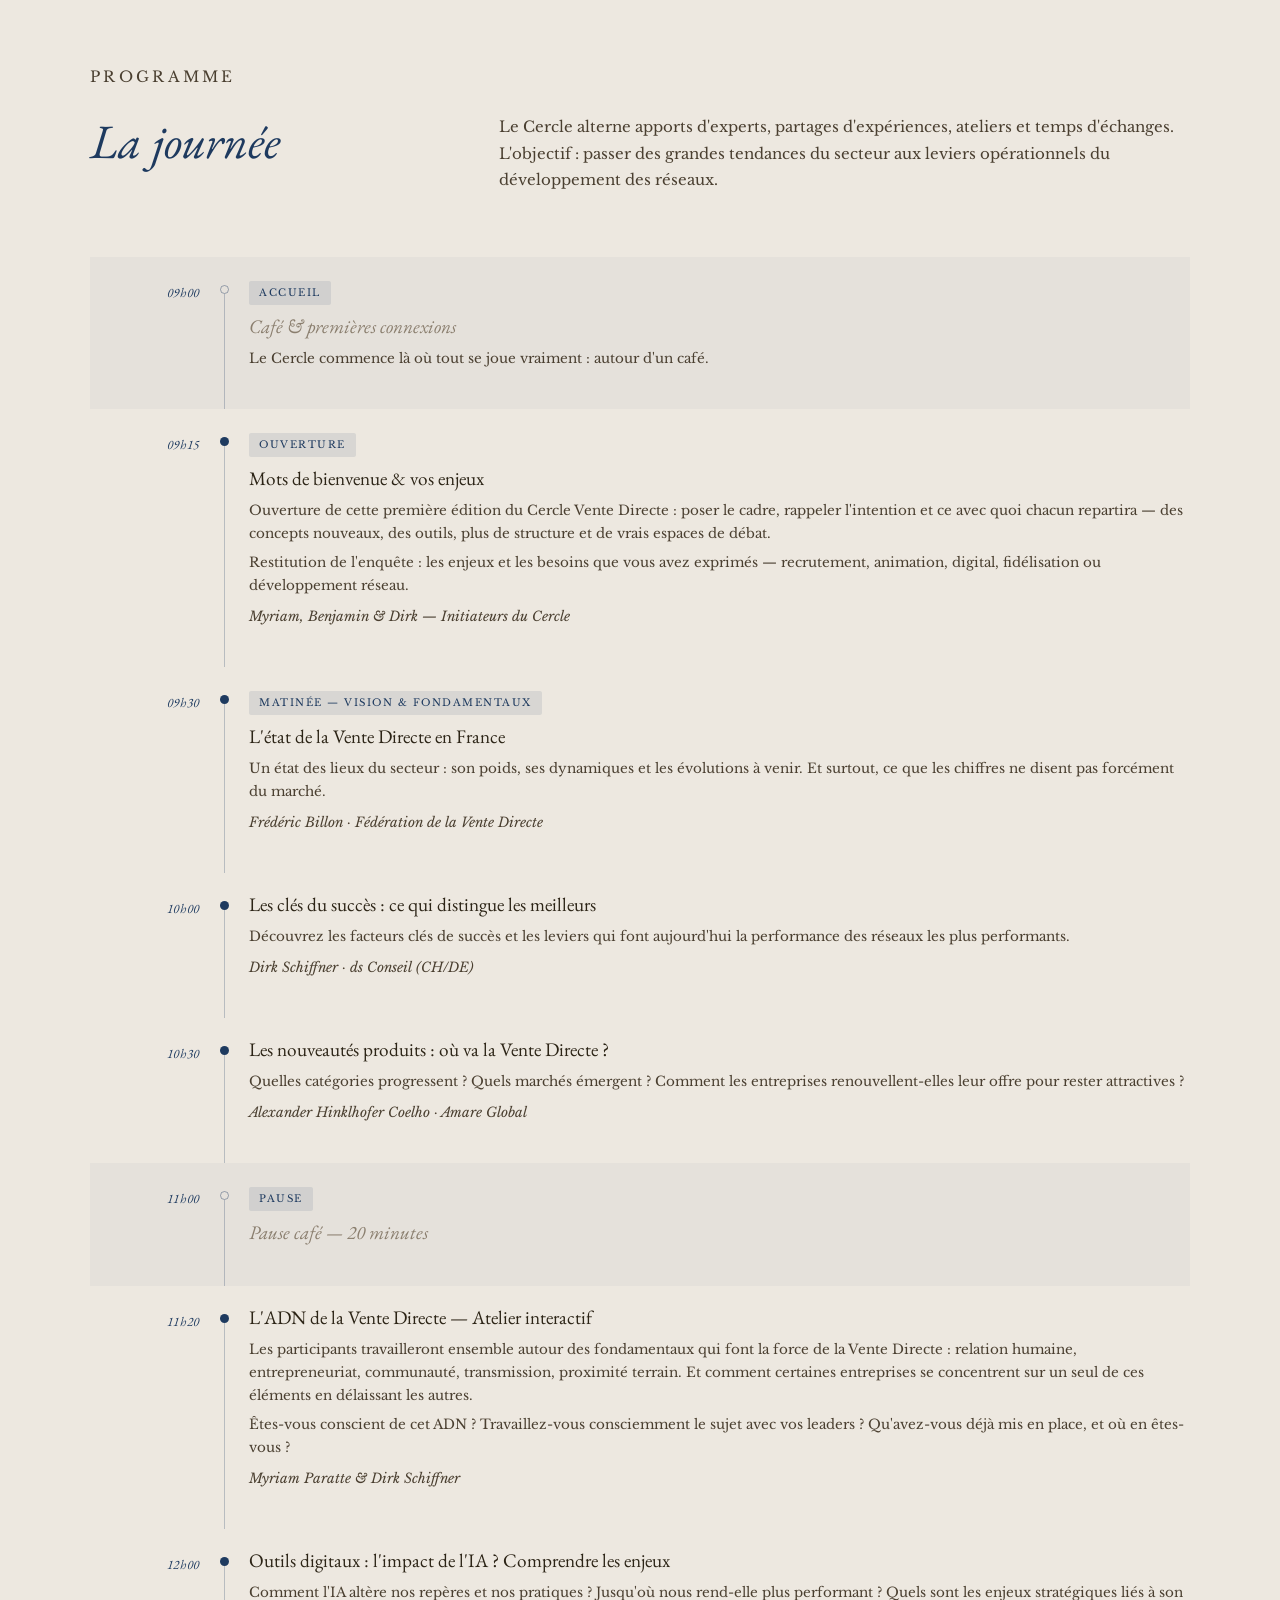
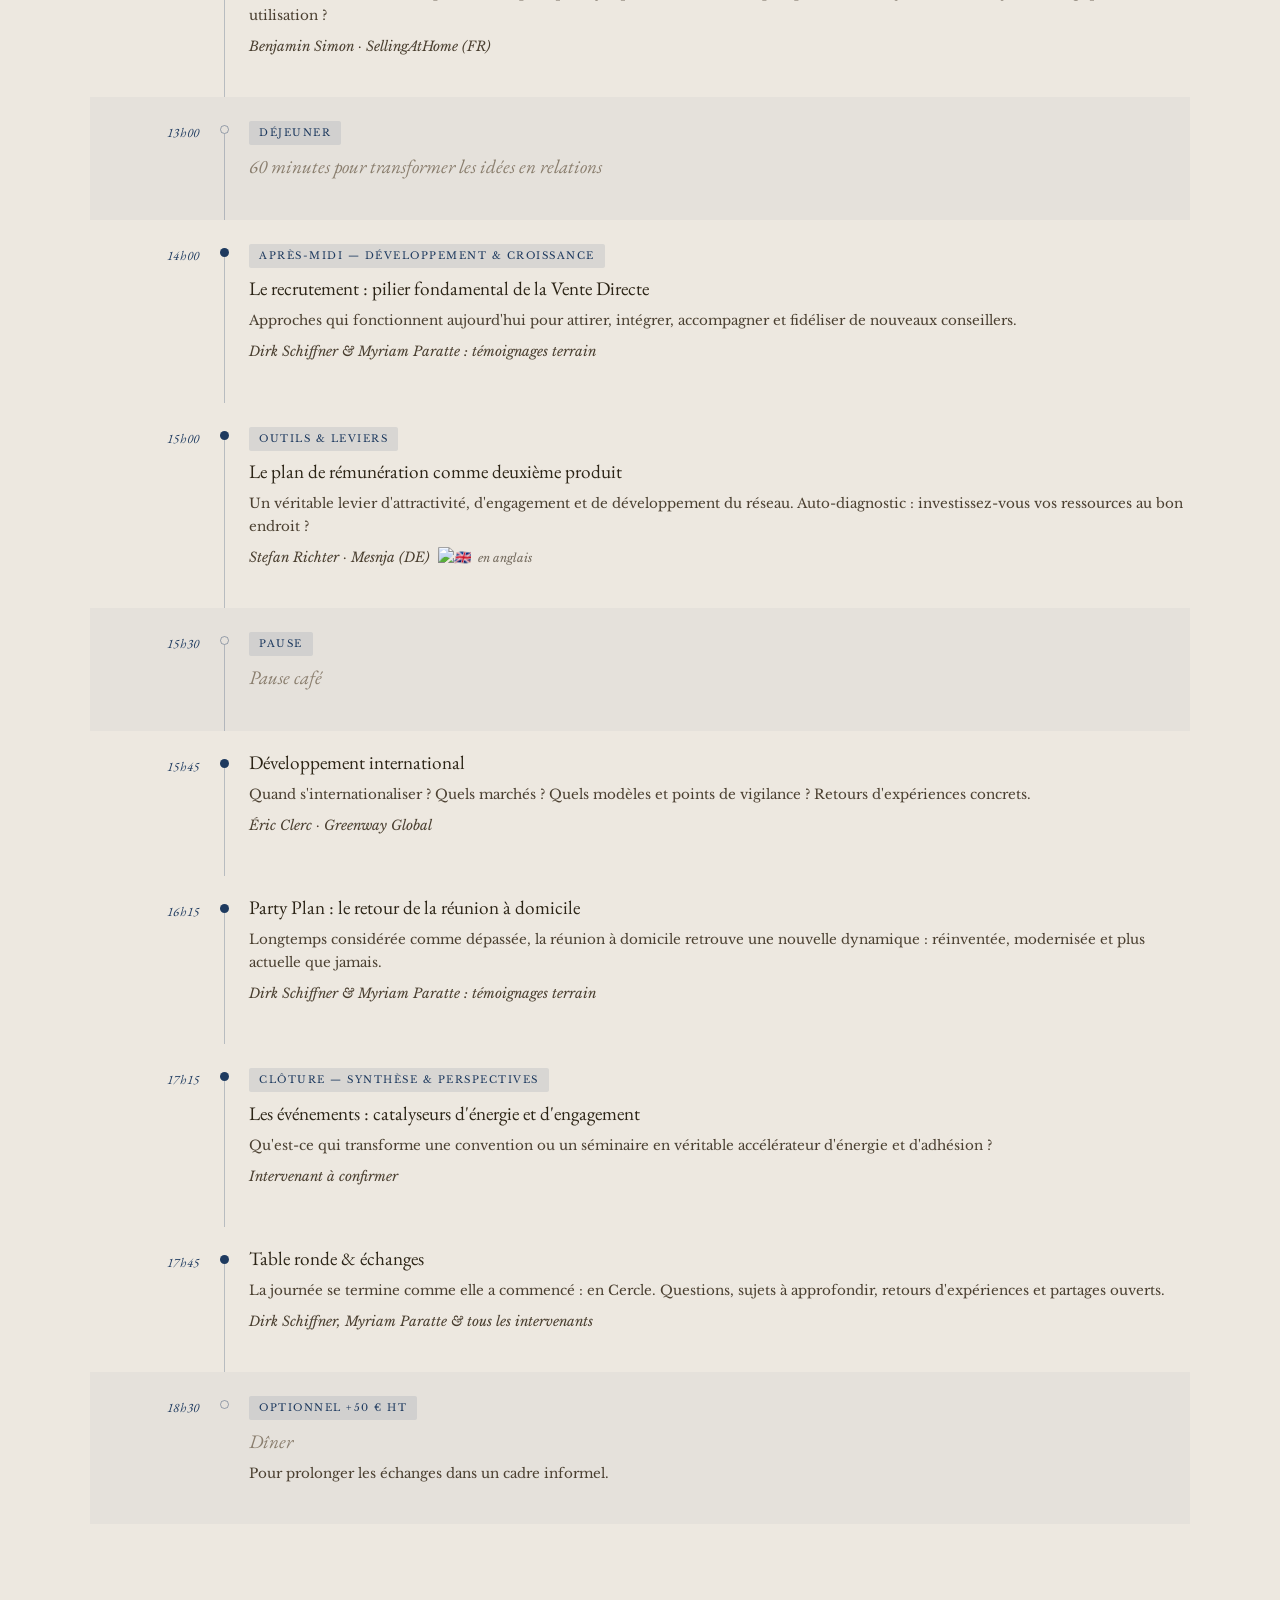
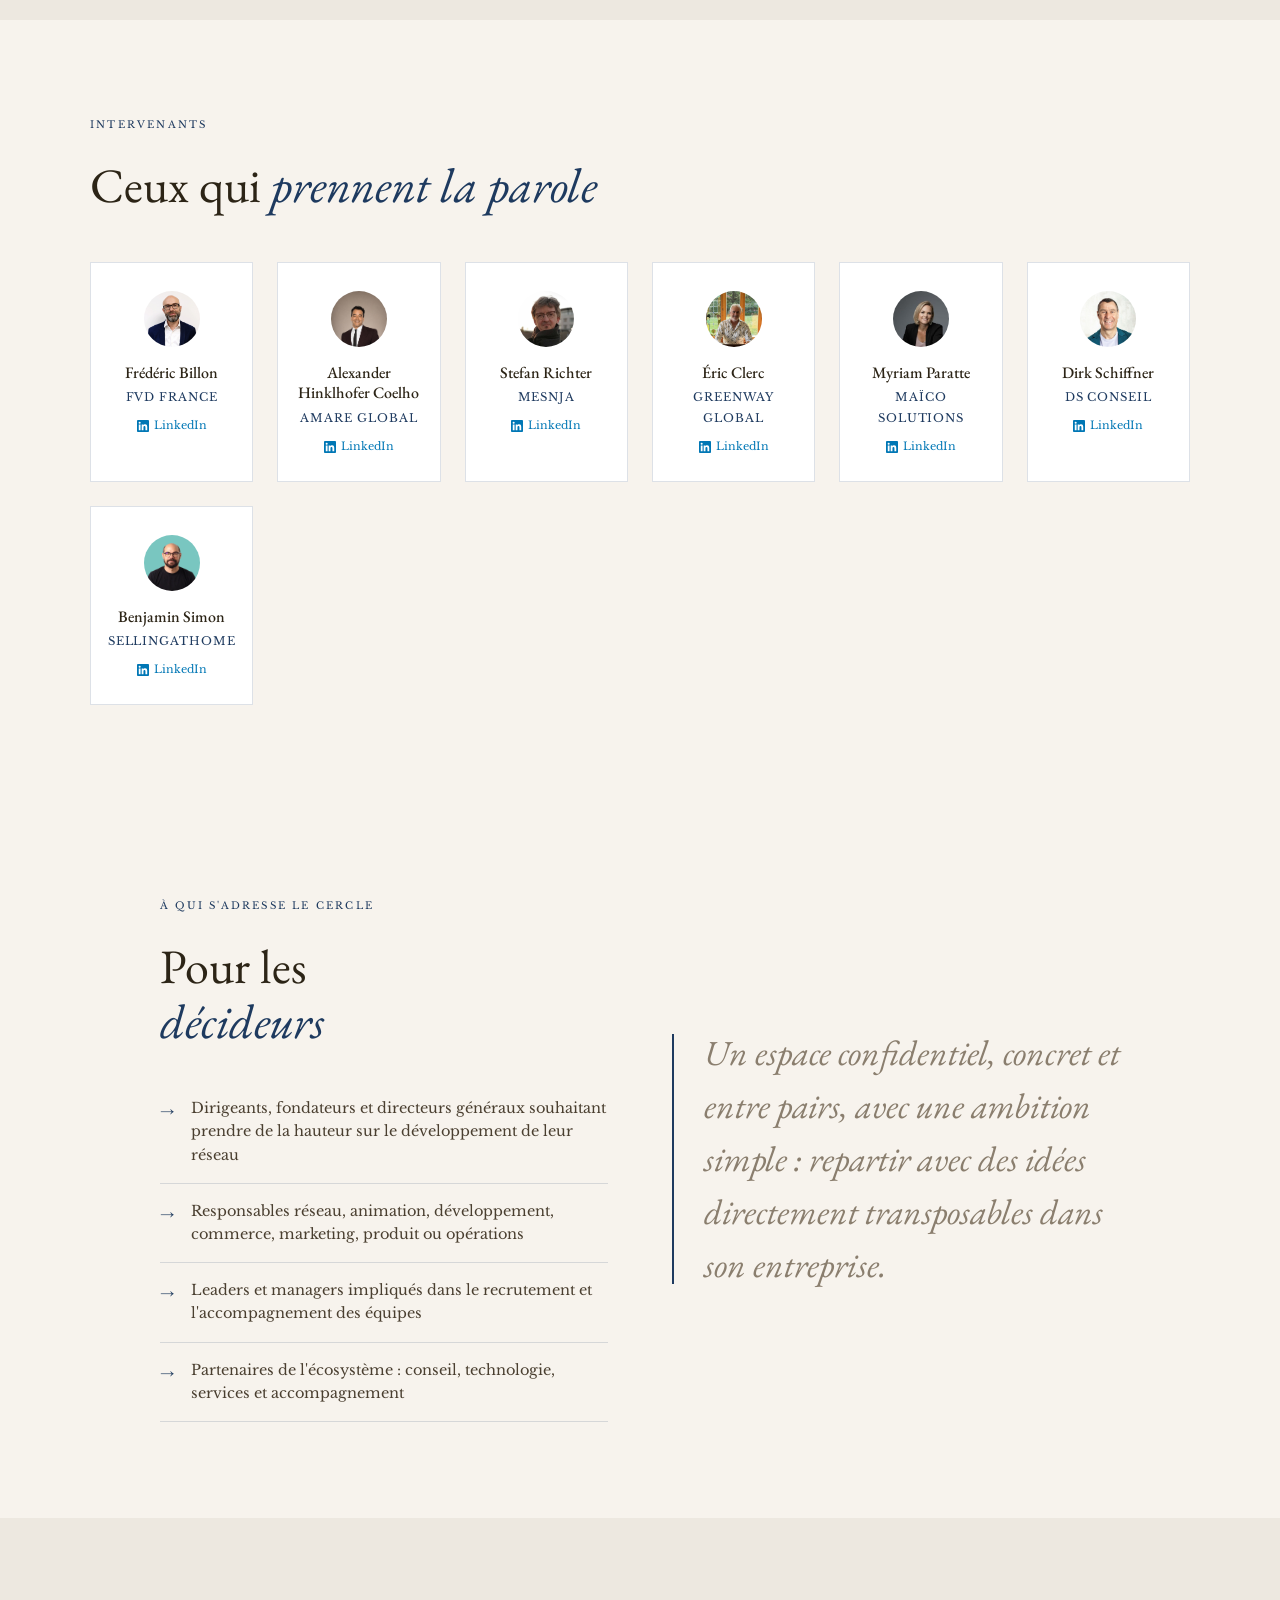
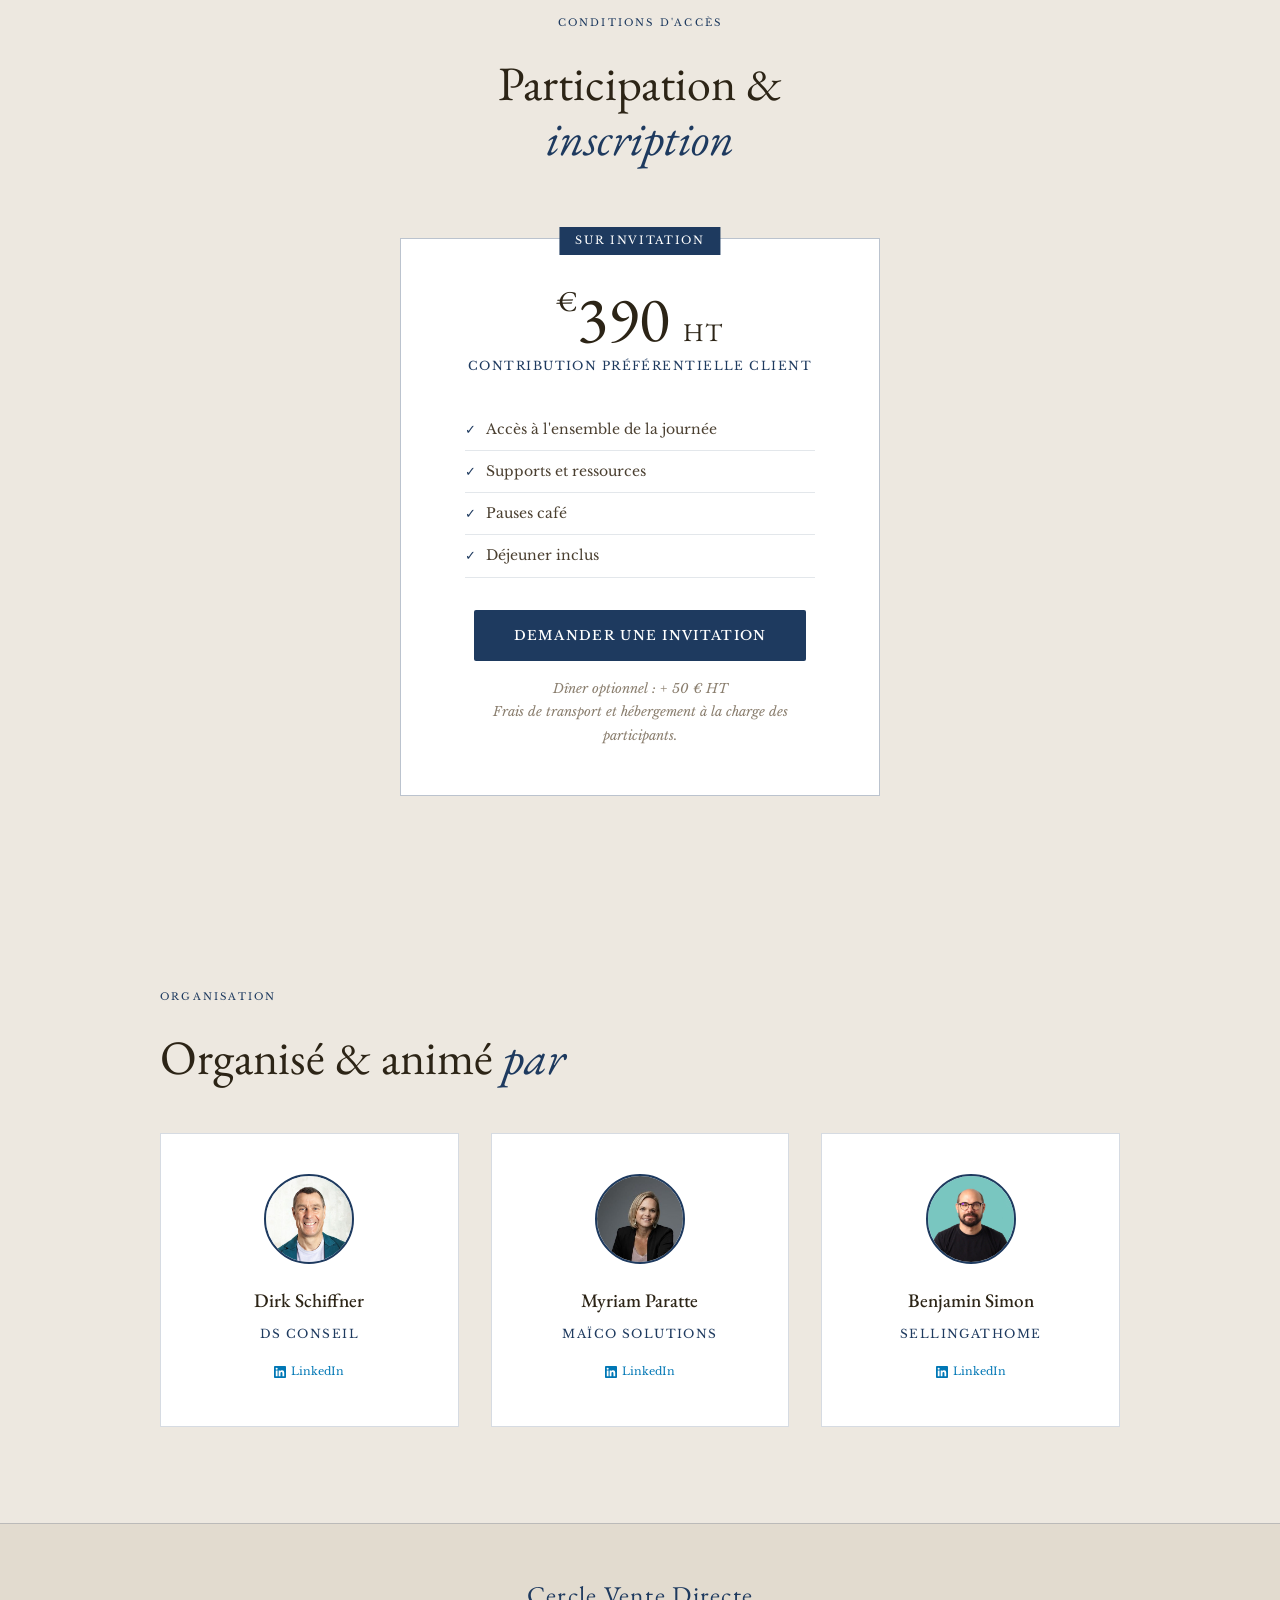
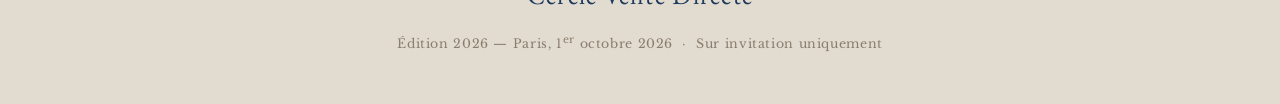
==== commit bb7a4317: "Mise à jour du programme : nouvel ordre, horaires et durées des interventions Co-Authored-By: Claude" ====
--- a/index.html
+++ b/index.html
@@ -980,20 +980,21 @@
         <div class="tl-line"><div class="tl-dot"></div><div class="tl-connector"></div></div>
         <div class="tl-content">
           <span class="tl-tag">Accueil</span>
-          <h3>Café & premières connexions</h3>
+          <h3>Café &amp; premières connexions</h3>
           <p>Le Cercle commence là où tout se joue vraiment : autour d'un café.</p>
         </div>
       </div>
 
       <!-- Bienvenue -->
       <div class="timeline-block">
-        <div class="tl-time">09h25</div>
+        <div class="tl-time">09h15</div>
         <div class="tl-line"><div class="tl-dot"></div><div class="tl-connector"></div></div>
         <div class="tl-content">
           <span class="tl-tag">Ouverture</span>
-          <h3>Mots de bienvenue</h3>
-          <p>Ouverture de cette première édition du Cercle Vente Directe : poser le cadre, rappeler l'intention, annoncer la journée.</p>
-          <p class="tl-speaker">Myriam, Benjamin & Dirk — Initiateurs du Cercle</p>
+          <h3>Mots de bienvenue &amp; vos enjeux</h3>
+          <p>Ouverture de cette première édition du Cercle Vente Directe : poser le cadre, rappeler l'intention et ce avec quoi chacun repartira — des concepts nouveaux, des outils, plus de structure et de vrais espaces de débat.</p>
+          <p>Restitution de l'enquête : les enjeux et les besoins que vous avez exprimés — recrutement, animation, digital, fidélisation ou développement réseau.</p>
+          <p class="tl-speaker">Myriam, Benjamin &amp; Dirk — Initiateurs du Cercle</p>
         </div>
       </div>
 
@@ -1002,27 +1003,27 @@
         <div class="tl-time">09h30</div>
         <div class="tl-line"><div class="tl-dot"></div><div class="tl-connector"></div></div>
         <div class="tl-content">
-          <span class="tl-tag">Matinée — Vision & Fondamentaux</span>
+          <span class="tl-tag">Matinée — Vision &amp; Fondamentaux</span>
           <h3>L'état de la Vente Directe en France</h3>
-          <p>Un état des lieux du secteur : son poids, ses dynamiques et les évolutions à venir.</p>
+          <p>Un état des lieux du secteur : son poids, ses dynamiques et les évolutions à venir. Et surtout, ce que les chiffres ne disent pas forcément du marché.</p>
           <p class="tl-speaker">Frédéric Billon · Fédération de la Vente Directe</p>
         </div>
       </div>
 
-      <!-- Tendances -->
+      <!-- Clés du succès -->
       <div class="timeline-block">
-        <div class="tl-time">09h45</div>
-        <div class="tl-line"><div class="tl-dot"></div><div class="tl-connector"></div></div>
-        <div class="tl-content">
-          <h3>Les clés de succès : ce qui distinguent les meilleurs</h3>
-          <p>Découvrez les facteurs clés de succès et les leviers qui font aujourd’hui la performance des réseaux les plus performants.</p>
+        <div class="tl-time">10h00</div>
+        <div class="tl-line"><div class="tl-dot"></div><div class="tl-connector"></div></div>
+        <div class="tl-content">
+          <h3>Les clés du succès : ce qui distingue les meilleurs</h3>
+          <p>Découvrez les facteurs clés de succès et les leviers qui font aujourd'hui la performance des réseaux les plus performants.</p>
           <p class="tl-speaker">Dirk Schiffner · ds Conseil (CH/DE)</p>
         </div>
       </div>
-      
+
       <!-- Produits -->
       <div class="timeline-block">
-        <div class="tl-time">10h00</div>
+        <div class="tl-time">10h30</div>
         <div class="tl-line"><div class="tl-dot"></div><div class="tl-connector"></div></div>
         <div class="tl-content">
           <h3>Les nouveautés produits : où va la Vente Directe ?</h3>
@@ -1031,55 +1032,42 @@
         </div>
       </div>
 
-      <!-- Tour de table -->
-      <div class="timeline-block">
-        <div class="tl-time">10h00</div>
-        <div class="tl-line"><div class="tl-dot"></div><div class="tl-connector"></div></div>
-        <div class="tl-content">
-          <h3>Tour de table : vos enjeux actuels</h3>
-          <p>Chaque participant partage le défi qui l'occupe aujourd'hui : recrutement, animation, digital, fidélisation ou développement réseau.</p>
-          <p class="tl-speaker">Animé par Myriam Paratte · Maico Solutions (FR)</p>
-        </div>
-      </div>
-
-      
-      <!-- ADN -->
-      <div class="timeline-block">
-        <div class="tl-time">10h30</div>
-        <div class="tl-line"><div class="tl-dot"></div><div class="tl-connector"></div></div>
-        <div class="tl-content">
-          <h3>L'ADN de la Vente Directe — Atelier interactif</h3>
-          <p>Les participants travailleront ensemble autour des fondamentaux qui font la force de la Vente Directe : relation humaine, entrepreneuriat, communauté, transmission, proximité terrain.</p>
-          <p class="tl-speaker">Myriam Paratte & Dirk Schiffner</p>
-        </div>
-      </div>
-
-
       <!-- Pause -->
       <div class="timeline-block tl-break">
         <div class="tl-time">11h00</div>
         <div class="tl-line"><div class="tl-dot"></div><div class="tl-connector"></div></div>
         <div class="tl-content">
           <span class="tl-tag">Pause</span>
-          <h3>Pause café</h3>
-        </div>
-      </div>
-
+          <h3>Pause café — 20 minutes</h3>
+        </div>
+      </div>
+
+      <!-- ADN -->
+      <div class="timeline-block">
+        <div class="tl-time">11h20</div>
+        <div class="tl-line"><div class="tl-dot"></div><div class="tl-connector"></div></div>
+        <div class="tl-content">
+          <h3>L'ADN de la Vente Directe — Atelier interactif</h3>
+          <p>Les participants travailleront ensemble autour des fondamentaux qui font la force de la Vente Directe : relation humaine, entrepreneuriat, communauté, transmission, proximité terrain. Et comment certaines entreprises se concentrent sur un seul de ces éléments en délaissant les autres.</p>
+          <p>Êtes-vous conscient de cet ADN ? Travaillez-vous consciemment le sujet avec vos leaders ? Qu'avez-vous déjà mis en place, et où en êtes-vous ?</p>
+          <p class="tl-speaker">Myriam Paratte &amp; Dirk Schiffner</p>
+        </div>
+      </div>
 
       <!-- Digital -->
       <div class="timeline-block">
-        <div class="tl-time">11h30</div>
+        <div class="tl-time">12h00</div>
         <div class="tl-line"><div class="tl-dot"></div><div class="tl-connector"></div></div>
         <div class="tl-content">
           <h3>Outils digitaux : l'impact de l'IA ? Comprendre les enjeux</h3>
-          <p>Comment l'IA altère nos repères et nos pratiques ? Jusqu'ou nous rend-elle plus performant ? Quels sont les enjeux stratégiques liés à son utilisation ? </p>
+          <p>Comment l'IA altère nos repères et nos pratiques ? Jusqu'où nous rend-elle plus performant ? Quels sont les enjeux stratégiques liés à son utilisation ?</p>
           <p class="tl-speaker">Benjamin Simon · SellingAtHome (FR)</p>
         </div>
       </div>
 
-      <!-- Mission -->
+      <!-- Mission (en réserve, non planifié) -->
       <!-- <div class="timeline-block">
-        <div class="tl-time">12h00</div>
+        <div class="tl-time">—</div>
         <div class="tl-line"><div class="tl-dot"></div><div class="tl-connector"></div></div>
         <div class="tl-content">
           <h3>Travailler avec mission, vision et valeurs</h3>
@@ -1088,54 +1076,53 @@
         </div>
       </div> -->
 
+      <!-- Déjeuner -->
+      <div class="timeline-block tl-break">
+        <div class="tl-time">13h00</div>
+        <div class="tl-line"><div class="tl-dot"></div><div class="tl-connector"></div></div>
+        <div class="tl-content">
+          <span class="tl-tag">Déjeuner</span>
+          <h3>60 minutes pour transformer les idées en relations</h3>
+        </div>
+      </div>
+
+      <!-- Recrutement -->
+      <div class="timeline-block">
+        <div class="tl-time">14h00</div>
+        <div class="tl-line"><div class="tl-dot"></div><div class="tl-connector"></div></div>
+        <div class="tl-content">
+          <span class="tl-tag">Après-midi — Développement &amp; Croissance</span>
+          <h3>Le recrutement : pilier fondamental de la Vente Directe</h3>
+          <p>Approches qui fonctionnent aujourd'hui pour attirer, intégrer, accompagner et fidéliser de nouveaux conseillers.</p>
+          <p class="tl-speaker">Dirk Schiffner &amp; Myriam Paratte : témoignages terrain</p>
+        </div>
+      </div>
+
       <!-- Rémunération -->
       <div class="timeline-block">
-        <div class="tl-time">12h15</div>
-        <div class="tl-line"><div class="tl-dot"></div><div class="tl-connector"></div></div>
-        <div class="tl-content">
-          <span class="tl-tag">Milieu de journée — Outils & Leviers</span>
+        <div class="tl-time">15h00</div>
+        <div class="tl-line"><div class="tl-dot"></div><div class="tl-connector"></div></div>
+        <div class="tl-content">
+          <span class="tl-tag">Outils &amp; Leviers</span>
           <h3>Le plan de rémunération comme deuxième produit</h3>
           <p>Un véritable levier d'attractivité, d'engagement et de développement du réseau. Auto-diagnostic : investissez-vous vos ressources au bon endroit ?</p>
           <p class="tl-speaker">Stefan Richter · Mesnja (DE) &nbsp;<span title="Intervention en anglais"><img src="https://flagcdn.com/16x12/gb.png" width="16" height="12" alt="🇬🇧" style="vertical-align:middle; margin-right:3px; border-radius:1px;"> <em style="font-size:0.85em; font-style:italic; opacity:0.75;">en anglais</em></span></p>
         </div>
       </div>
 
-      <!-- Déjeuner -->
+      <!-- Pause -->
       <div class="timeline-block tl-break">
-        <div class="tl-time">13h00</div>
-        <div class="tl-line"><div class="tl-dot"></div><div class="tl-connector"></div></div>
-        <div class="tl-content">
-          <span class="tl-tag">Déjeuner</span>
-          <h3>60 minutes pour transformer les idées en relations</h3>
-        </div>
-      </div>
-
-      <!-- Recrutement -->
-      <div class="timeline-block">
-        <div class="tl-time">14h00</div>
-        <div class="tl-line"><div class="tl-dot"></div><div class="tl-connector"></div></div>
-        <div class="tl-content">
-          <span class="tl-tag">Après-midi — Développement & Croissance</span>
-          <h3>Le recrutement : pilier fondamental de la Vente Directe</h3>
-          <p>Approches qui fonctionnent aujourd'hui pour attirer, intégrer, accompagner et fidéliser de nouveaux conseillers.</p>
-          <p class="tl-speaker">Dirk Schiffner & Myriam Paratte : témoignages terrain</p>
-        </div>
-      </div>
-
-      <!-- Party Plan -->
-      <div class="timeline-block">
-        <div class="tl-time">14h30</div>
-        <div class="tl-line"><div class="tl-dot"></div><div class="tl-connector"></div></div>
-        <div class="tl-content">
-          <h3>Party Plan : le retour de la réunion à domicile</h3>
-          <p>Longtemps considérée comme dépassée, la réunion à domicile retrouve une nouvelle dynamique : réinventée, modernisée et plus actuelle que jamais.</p>
-          <p class="tl-speaker">Dirk Schiffner & Myriam Paratte : témoignages terrain</p>
+        <div class="tl-time">15h30</div>
+        <div class="tl-line"><div class="tl-dot"></div><div class="tl-connector"></div></div>
+        <div class="tl-content">
+          <span class="tl-tag">Pause</span>
+          <h3>Pause café</h3>
         </div>
       </div>
 
       <!-- International -->
       <div class="timeline-block">
-        <div class="tl-time">15h00</div>
+        <div class="tl-time">15h45</div>
         <div class="tl-line"><div class="tl-dot"></div><div class="tl-connector"></div></div>
         <div class="tl-content">
           <h3>Développement international</h3>
@@ -1144,22 +1131,23 @@
         </div>
       </div>
 
-      <!-- Pause -->
-      <div class="timeline-block tl-break">
-        <div class="tl-time">15h30</div>
-        <div class="tl-line"><div class="tl-dot"></div><div class="tl-connector"></div></div>
-        <div class="tl-content">
-          <span class="tl-tag">Pause</span>
-          <h3>Pause café</h3>
+      <!-- Party Plan -->
+      <div class="timeline-block">
+        <div class="tl-time">16h15</div>
+        <div class="tl-line"><div class="tl-dot"></div><div class="tl-connector"></div></div>
+        <div class="tl-content">
+          <h3>Party Plan : le retour de la réunion à domicile</h3>
+          <p>Longtemps considérée comme dépassée, la réunion à domicile retrouve une nouvelle dynamique : réinventée, modernisée et plus actuelle que jamais.</p>
+          <p class="tl-speaker">Dirk Schiffner &amp; Myriam Paratte : témoignages terrain</p>
         </div>
       </div>
 
       <!-- Événements -->
       <div class="timeline-block">
-        <div class="tl-time">16h00</div>
-        <div class="tl-line"><div class="tl-dot"></div><div class="tl-connector"></div></div>
-        <div class="tl-content">
-          <span class="tl-tag">Clôture — Synthèse & Perspectives</span>
+        <div class="tl-time">17h15</div>
+        <div class="tl-line"><div class="tl-dot"></div><div class="tl-connector"></div></div>
+        <div class="tl-content">
+          <span class="tl-tag">Clôture — Synthèse &amp; Perspectives</span>
           <h3>Les événements : catalyseurs d'énergie et d'engagement</h3>
           <p>Qu'est-ce qui transforme une convention ou un séminaire en véritable accélérateur d'énergie et d'adhésion ?</p>
           <p class="tl-speaker">Intervenant à confirmer</p>
@@ -1168,12 +1156,12 @@
 
       <!-- Table ronde -->
       <div class="timeline-block">
-        <div class="tl-time">16h30</div>
-        <div class="tl-line"><div class="tl-dot"></div><div class="tl-connector"></div></div>
-        <div class="tl-content">
-          <h3>Table ronde & échanges</h3>
+        <div class="tl-time">17h45</div>
+        <div class="tl-line"><div class="tl-dot"></div><div class="tl-connector"></div></div>
+        <div class="tl-content">
+          <h3>Table ronde &amp; échanges</h3>
           <p>La journée se termine comme elle a commencé : en Cercle. Questions, sujets à approfondir, retours d'expériences et partages ouverts.</p>
-          <p class="tl-speaker">Dirk Schiffner, Myriam Paratte & tous les intervenants</p>
+          <p class="tl-speaker">Dirk Schiffner, Myriam Paratte &amp; tous les intervenants</p>
         </div>
       </div>
 
@@ -1187,7 +1175,6 @@
           <p>Pour prolonger les échanges dans un cadre informel.</p>
         </div>
       </div>
-
     </div>
   </div>
 </section>
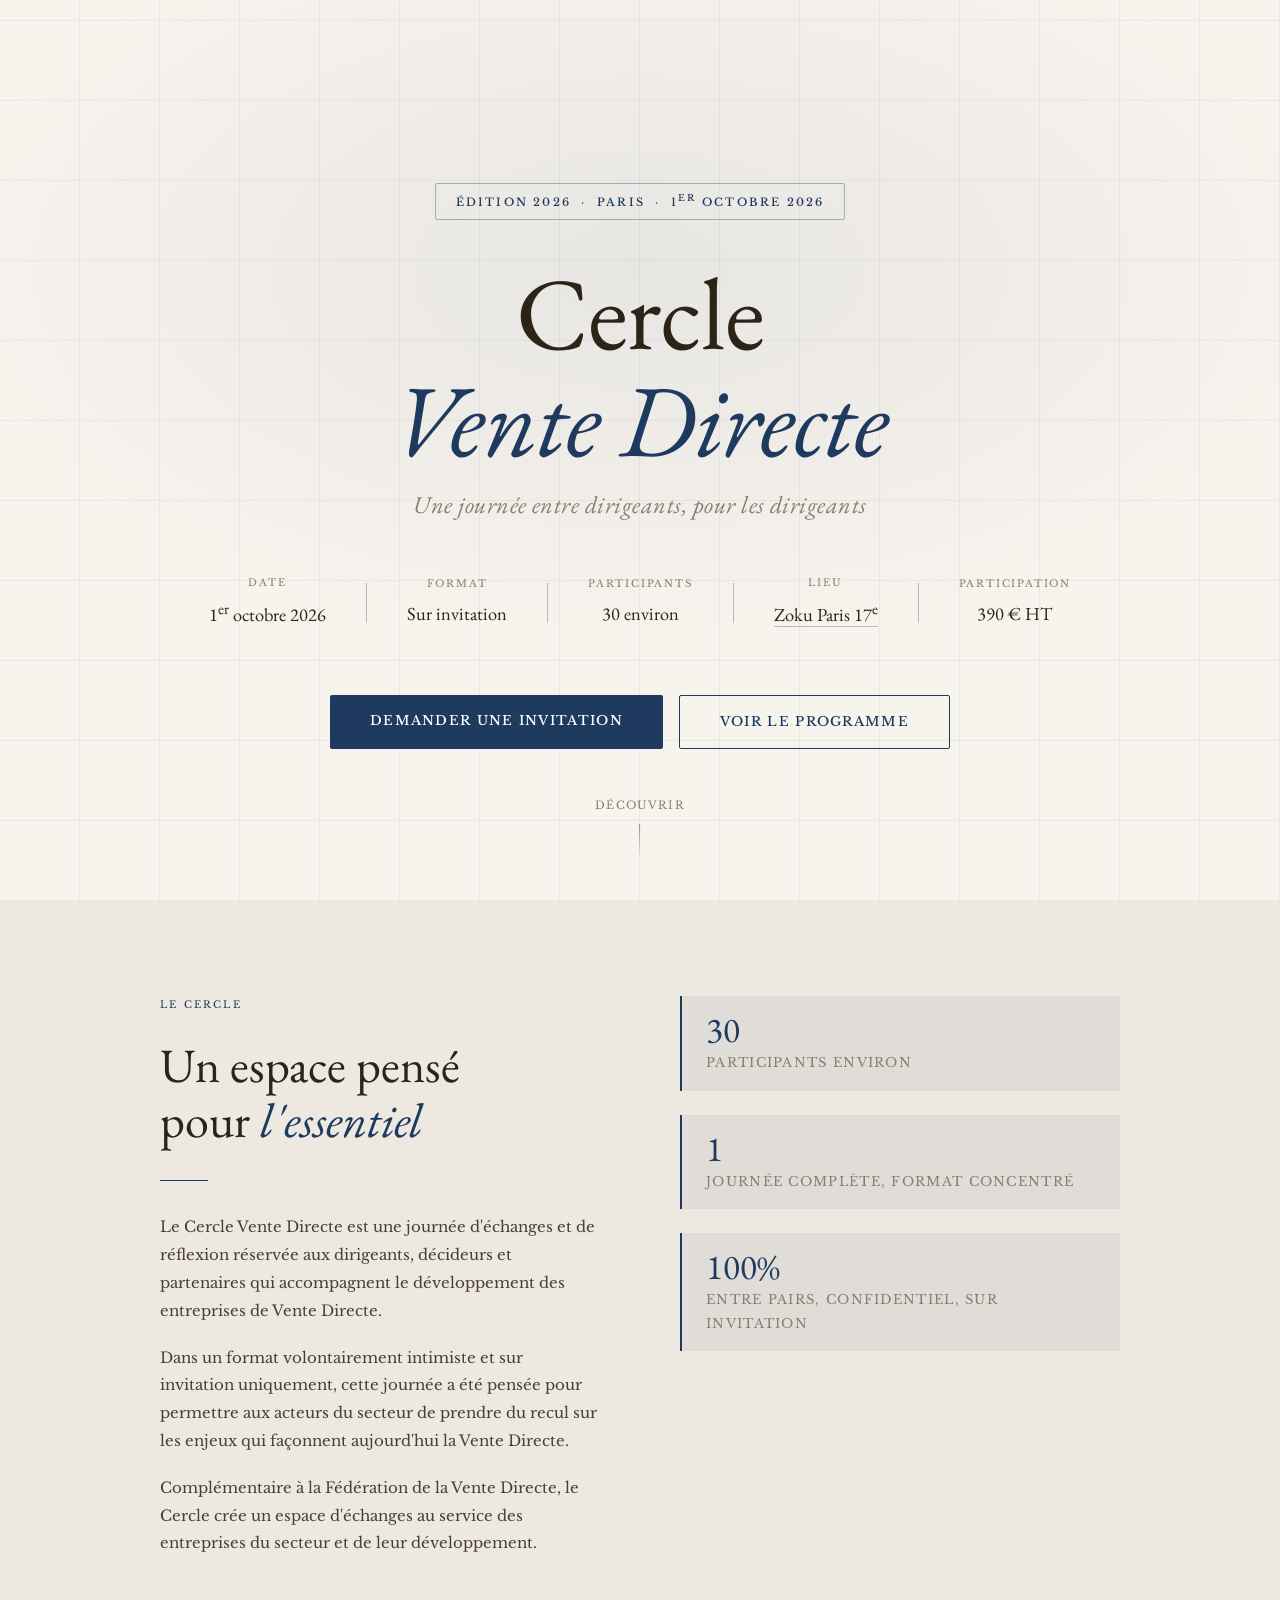
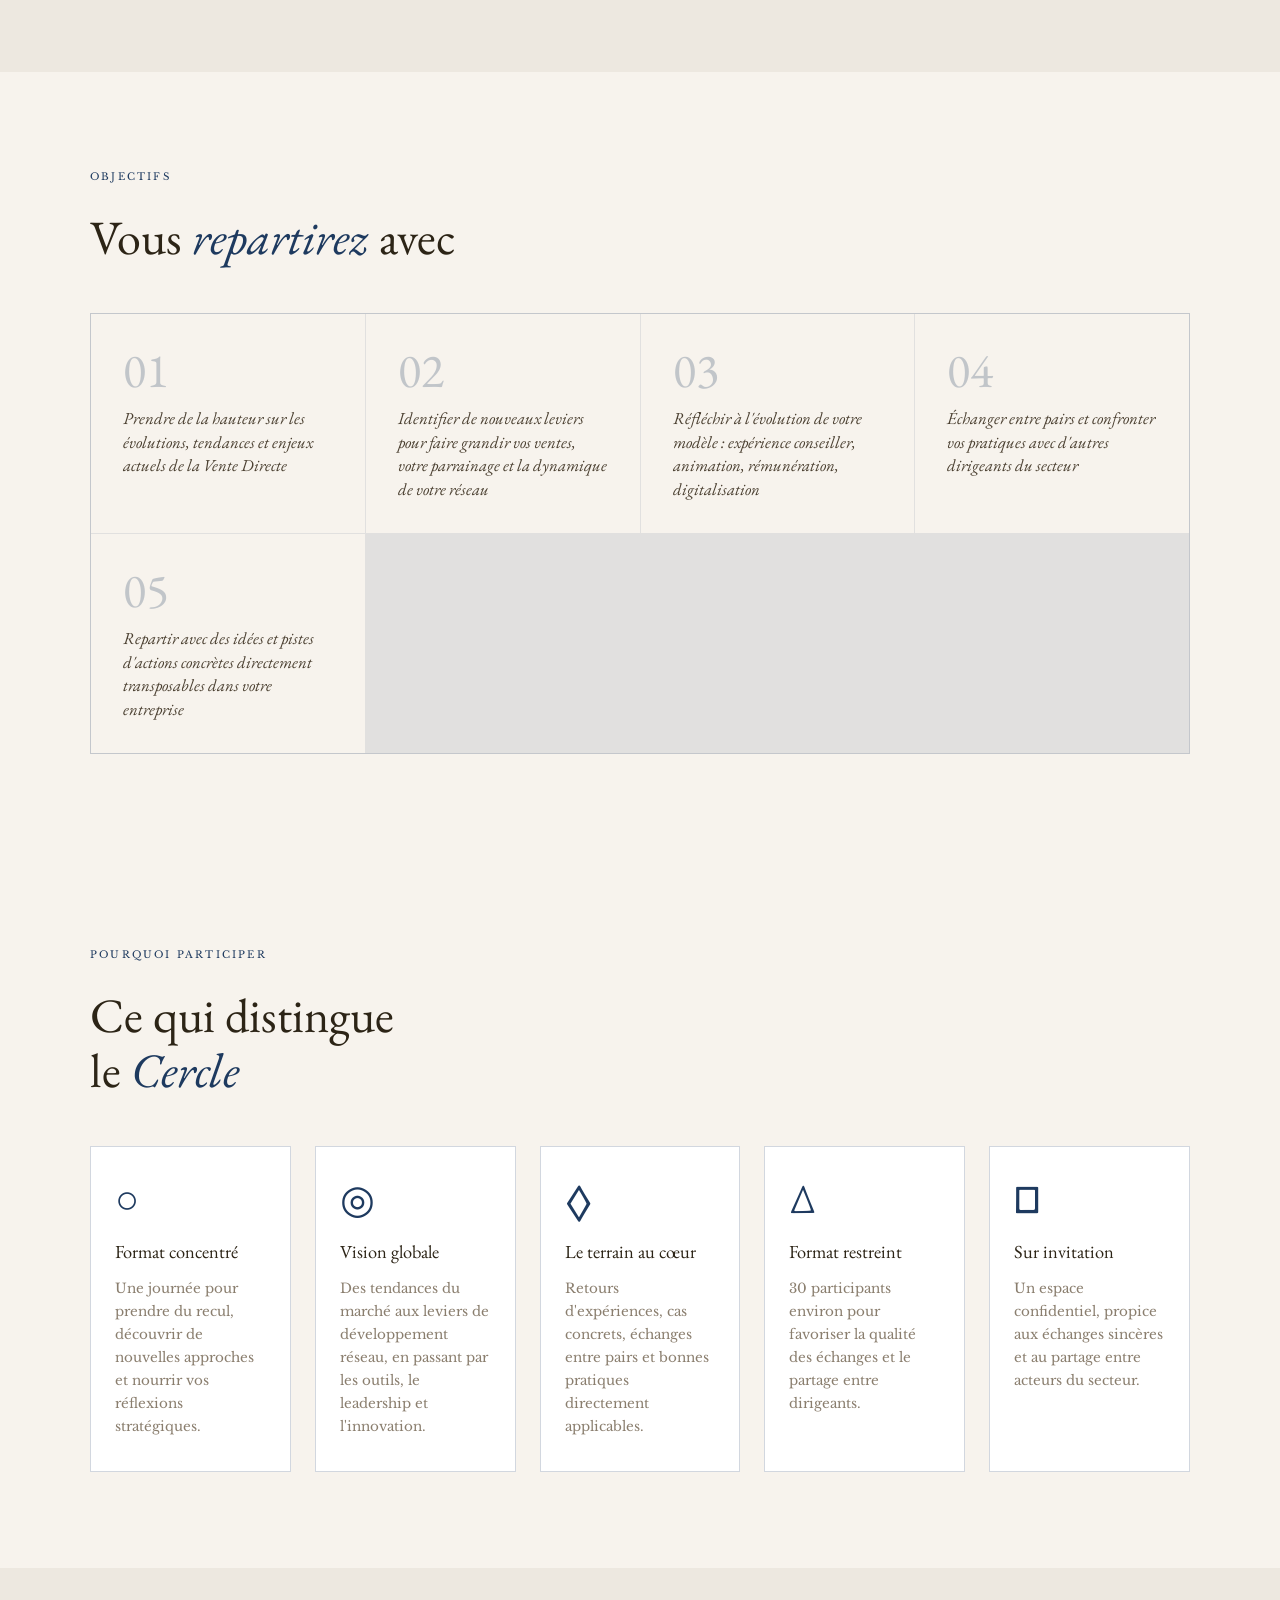
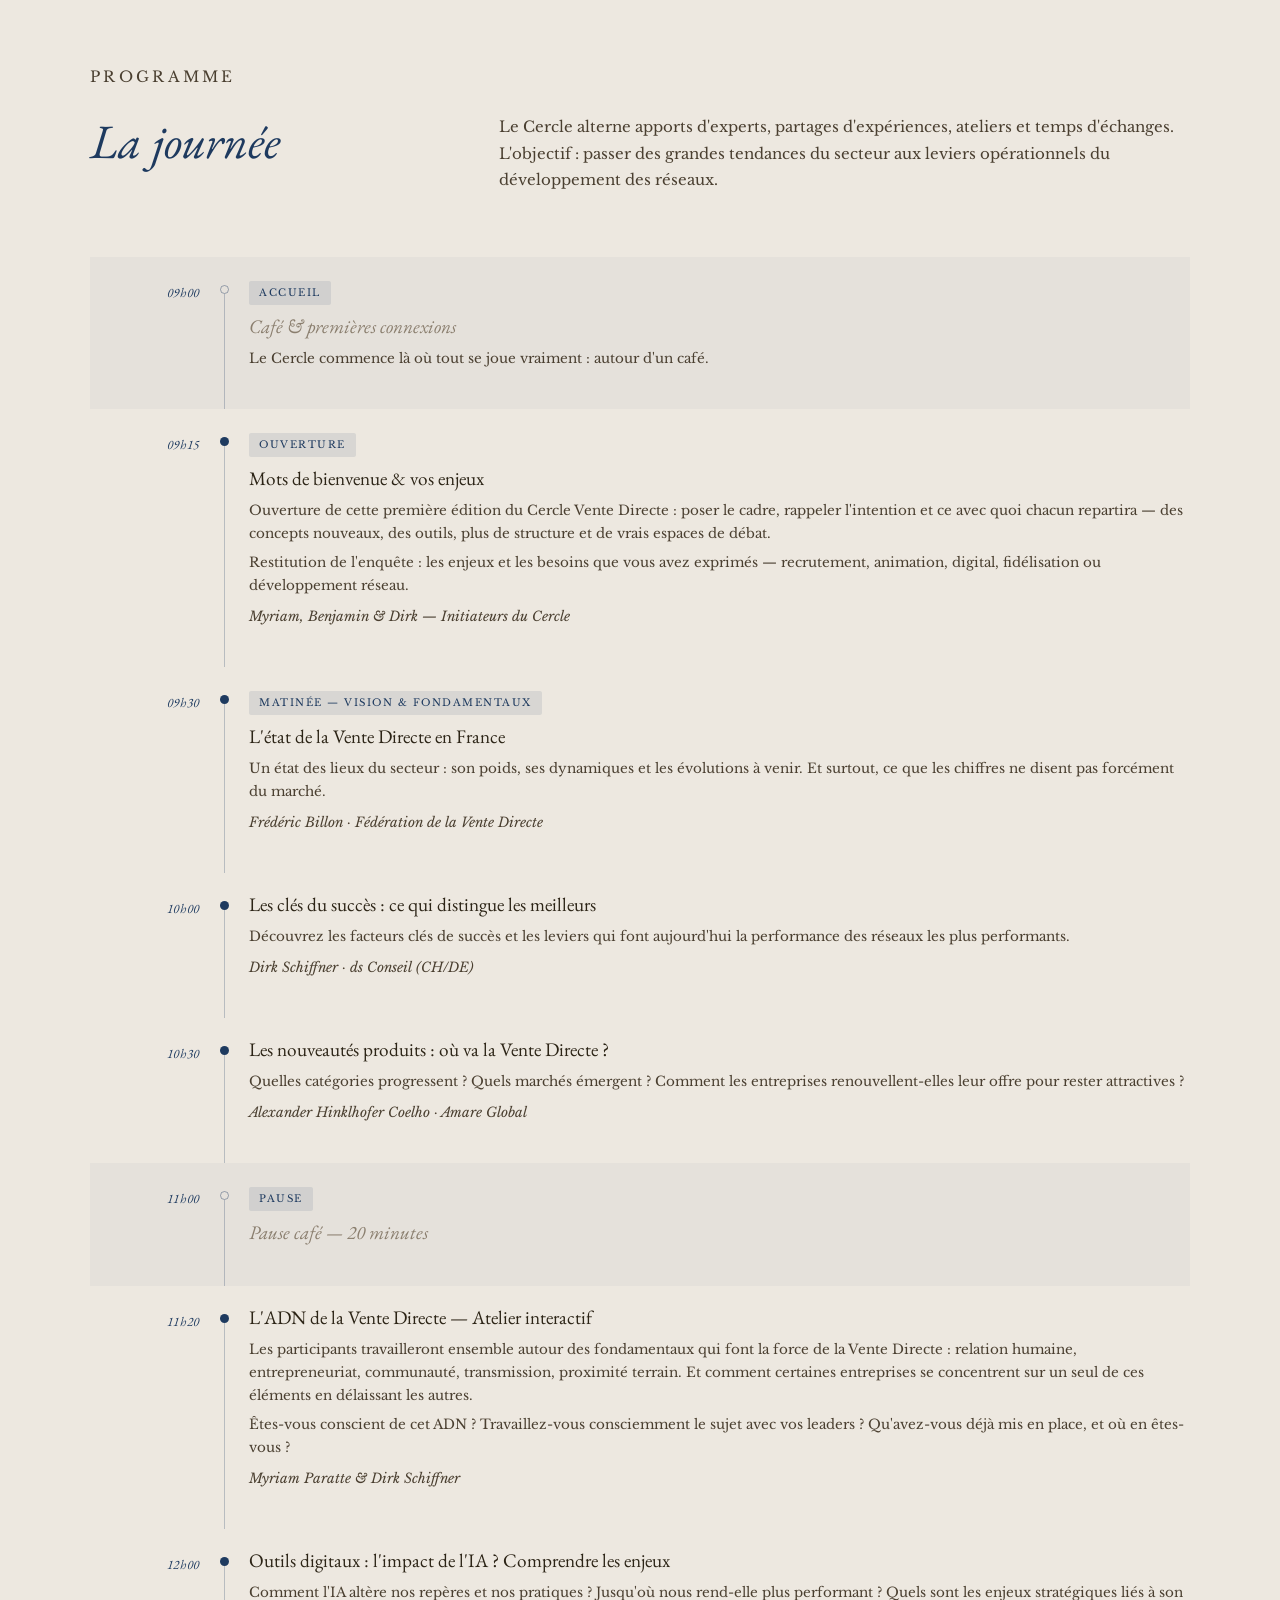
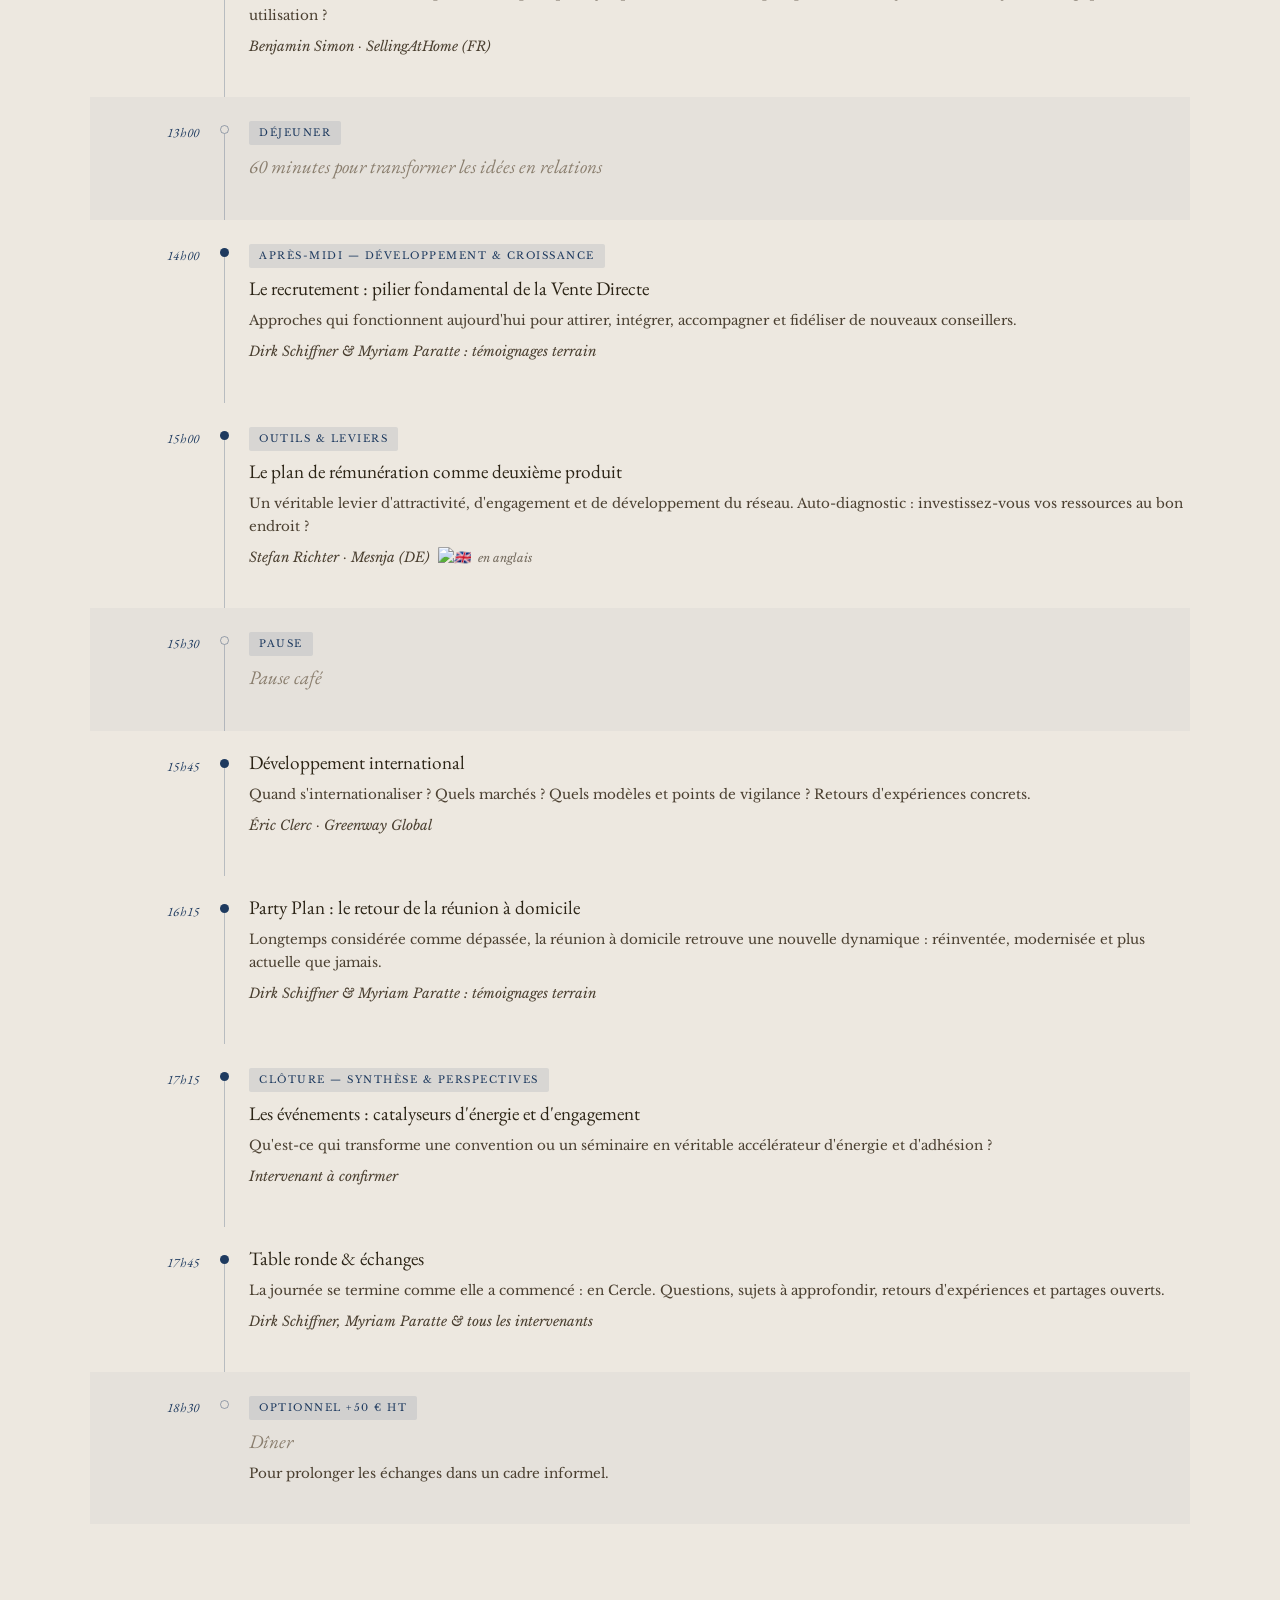
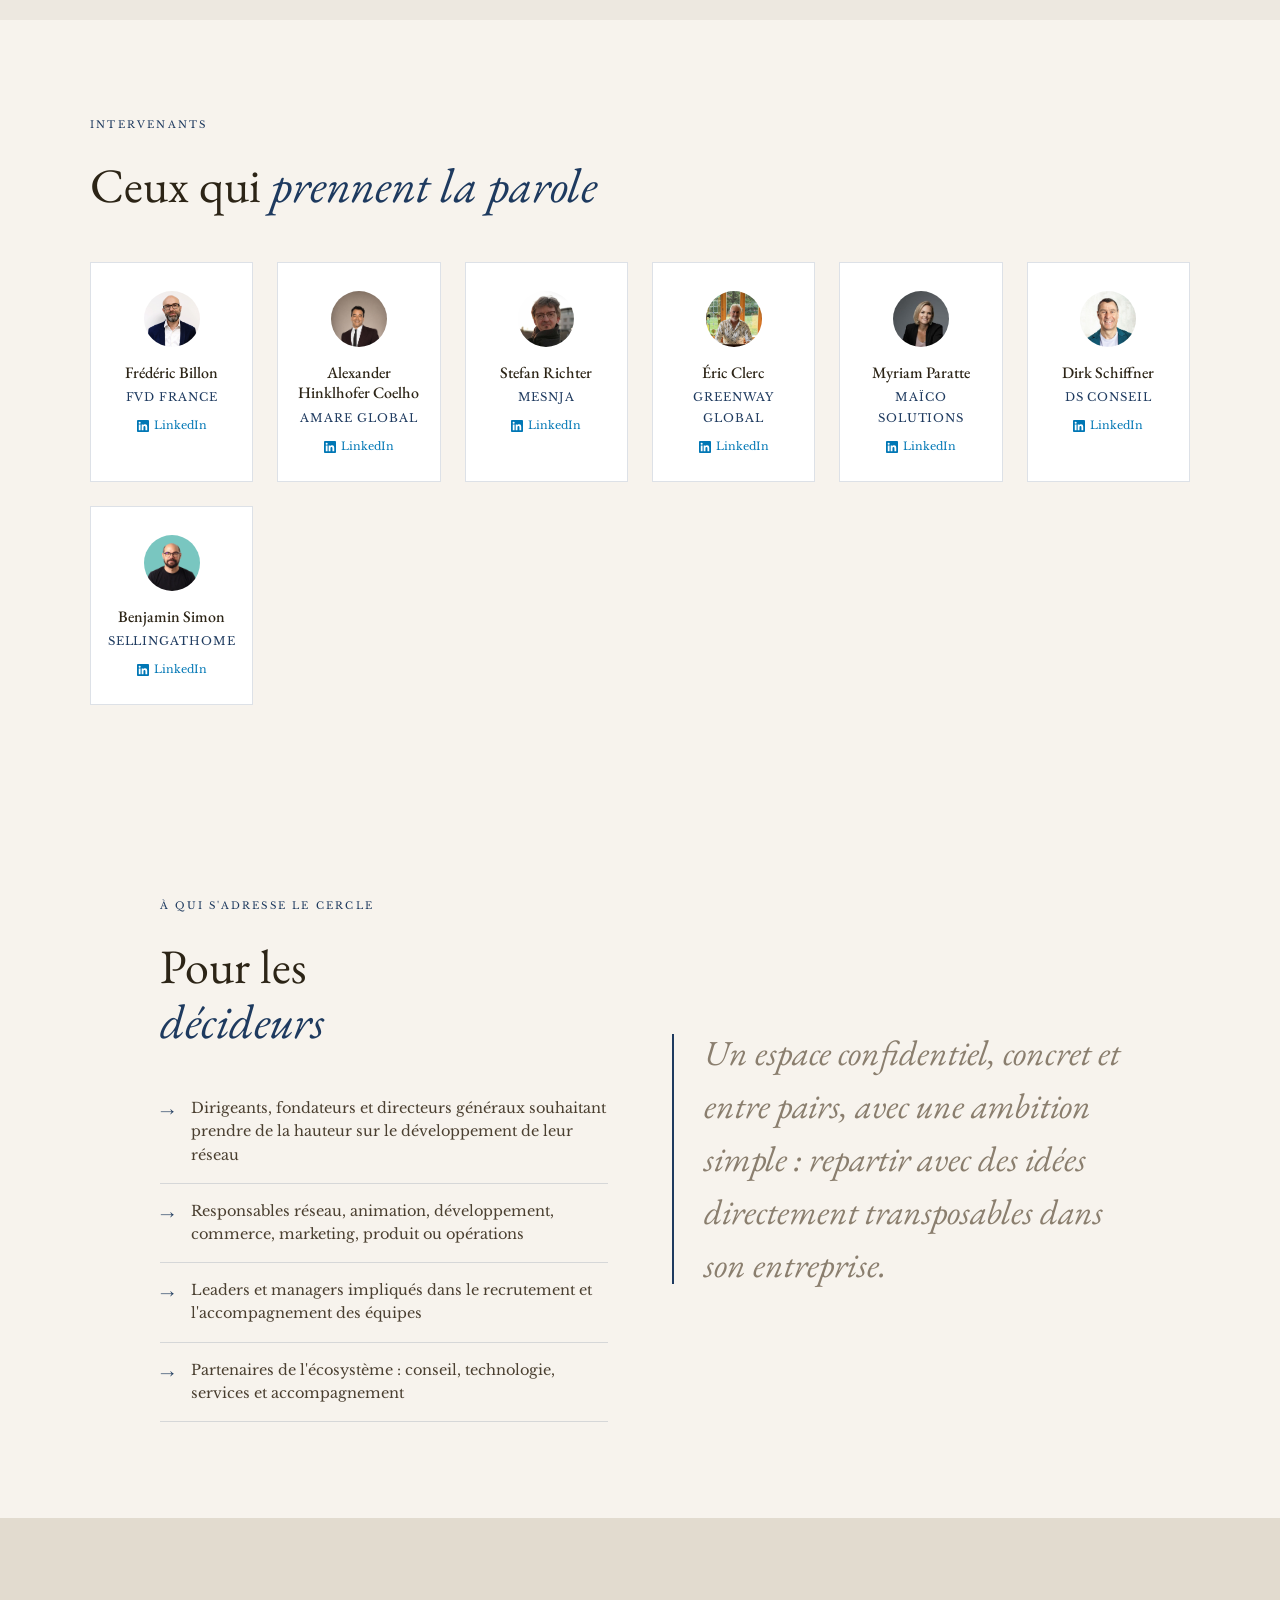
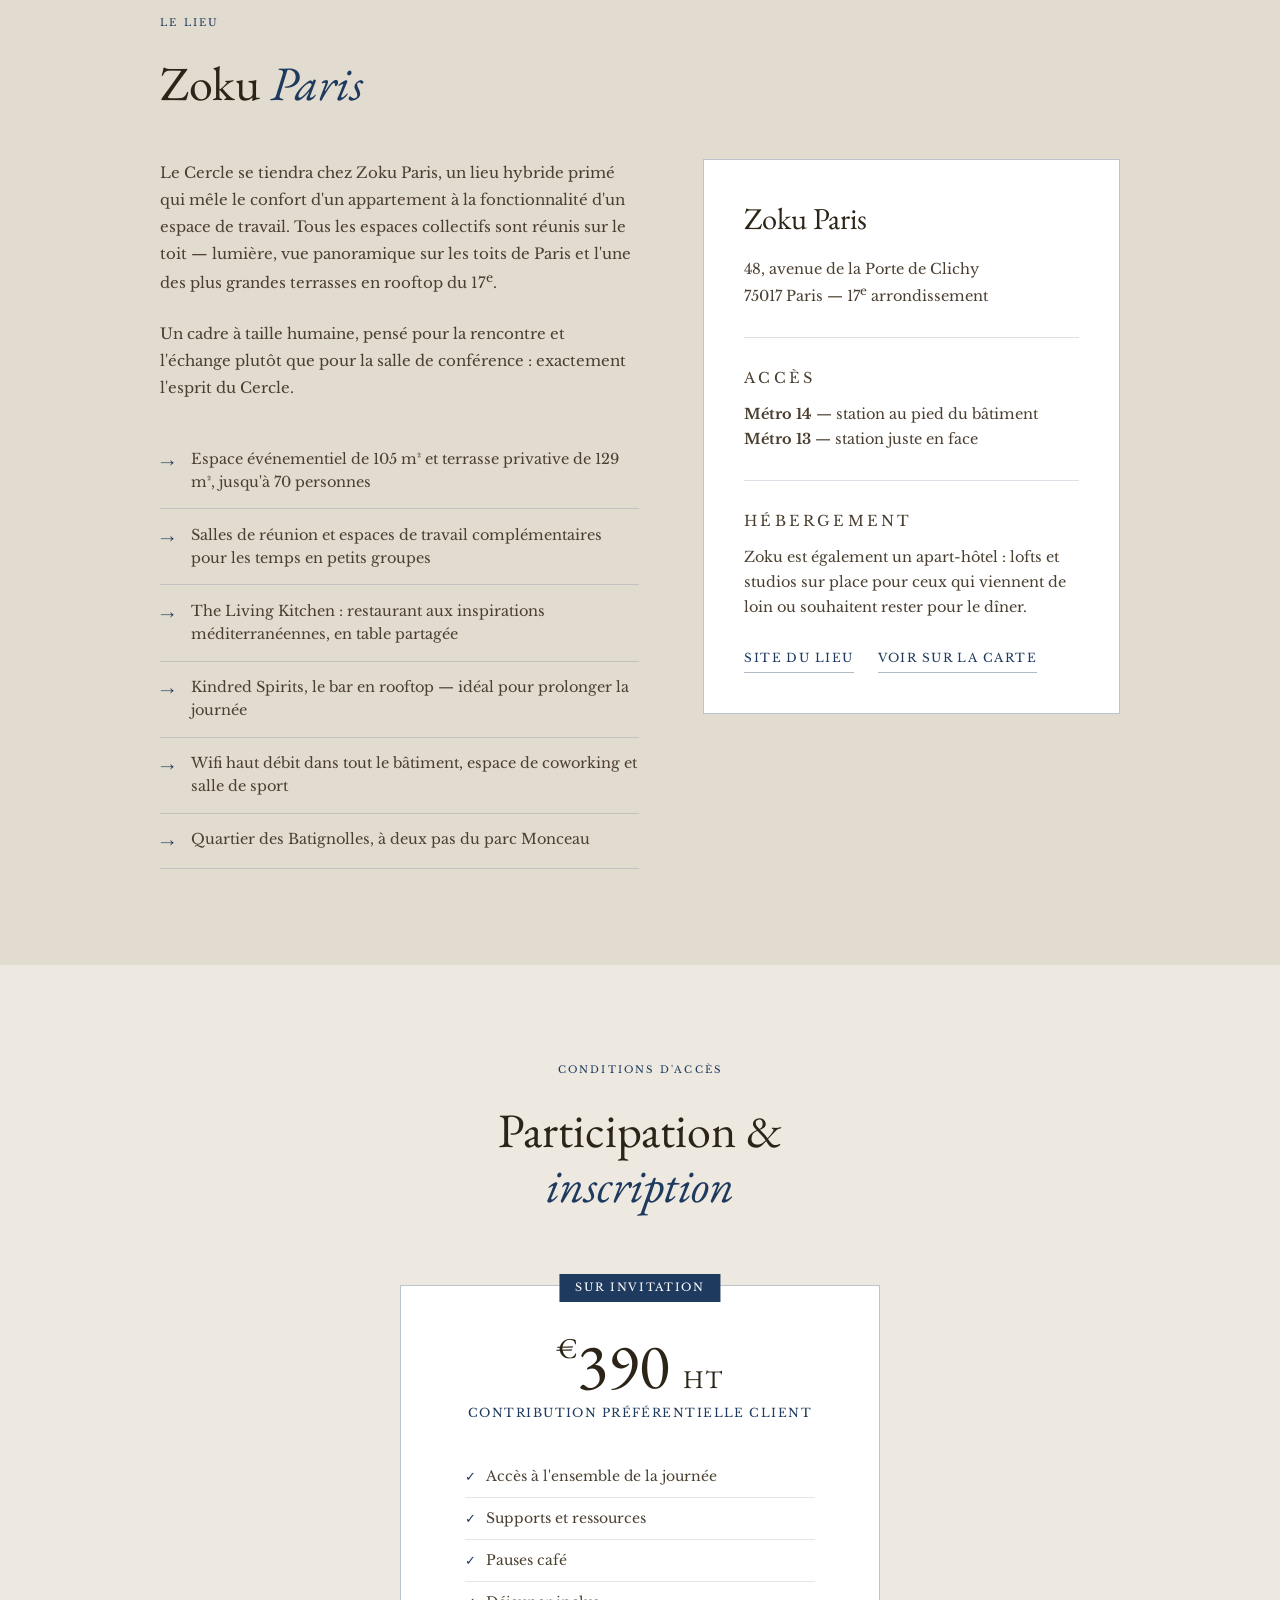
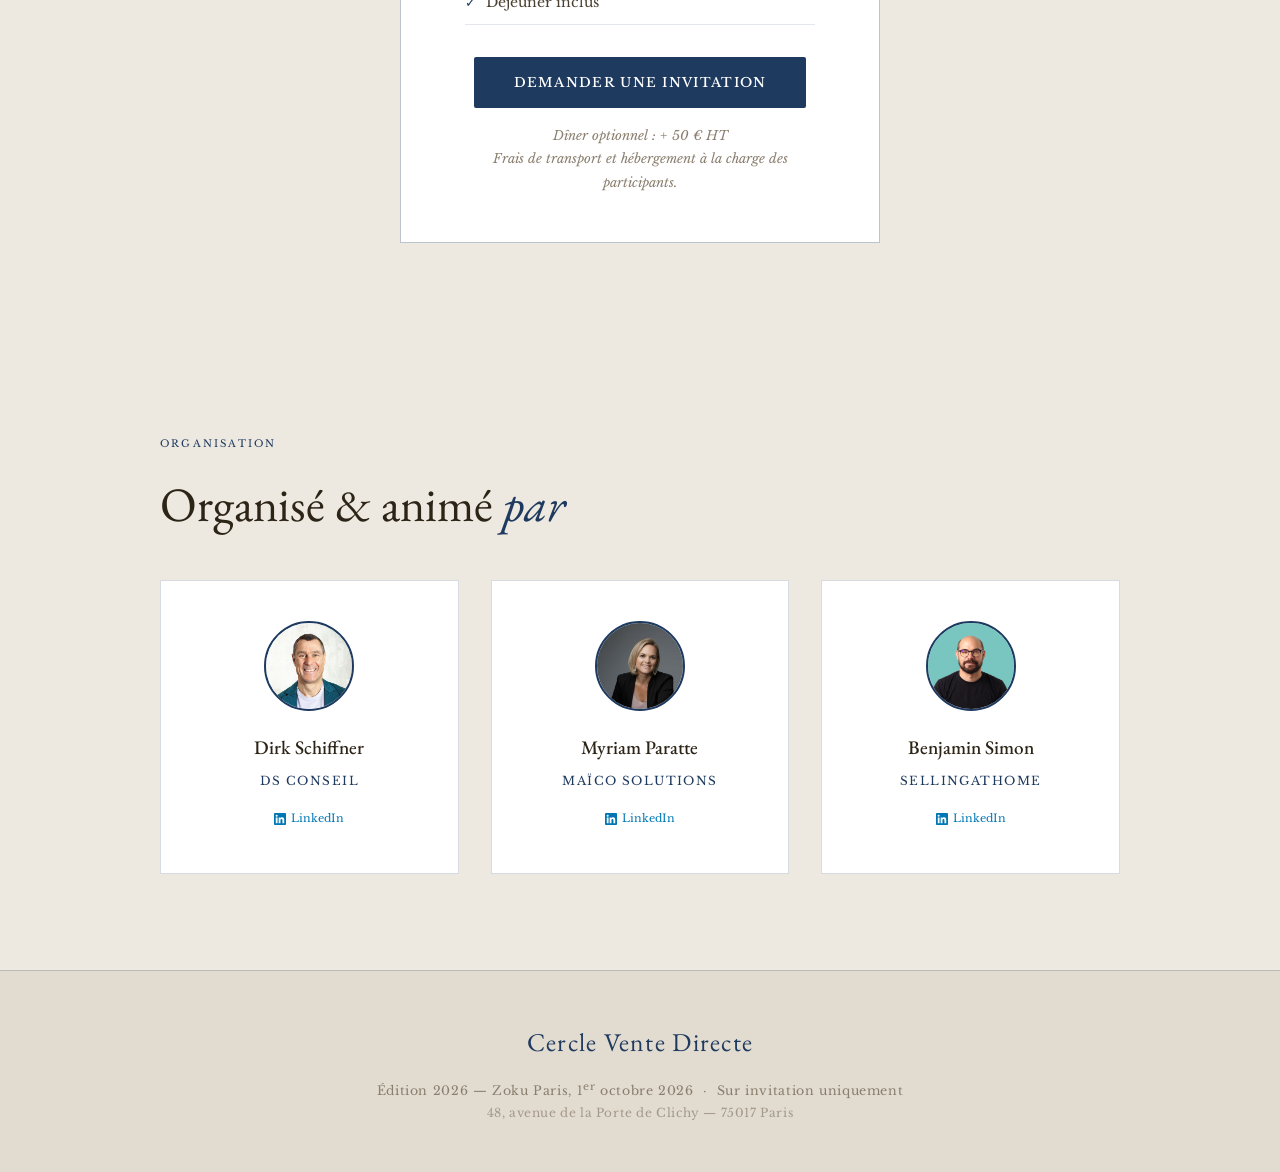
==== commit 0a0a4d0e: "Ajout de la section Lieu : Zoku Paris (48 av. de la Porte de Clichy, 75017) Co-Authored-By: Claude O" ====
--- a/index.html
+++ b/index.html
@@ -494,6 +494,109 @@
     width: 2px;
     background: var(--gold);
   }
+
+  /* ── LIEU ── */
+  .lieu-section { background: var(--dark-3); }
+
+  .lieu-grid {
+    display: grid;
+    grid-template-columns: 1.15fr 1fr;
+    gap: 4rem;
+    align-items: start;
+    margin-top: 3rem;
+  }
+
+  @media (max-width: 820px) { .lieu-grid { grid-template-columns: 1fr; gap: 2.5rem; } }
+
+  .lieu-intro {
+    font-size: 15px;
+    color: var(--text-body);
+    line-height: 1.8;
+    margin-bottom: 1.5rem;
+  }
+
+  .lieu-features { list-style: none; margin-top: 2rem; }
+
+  .lieu-features li {
+    display: flex;
+    align-items: flex-start;
+    gap: 1rem;
+    padding: 0.9rem 0;
+    border-bottom: 1px solid rgba(30,58,95,0.15);
+    font-size: 14.5px;
+    color: var(--text-body);
+    line-height: 1.6;
+  }
+
+  .lieu-features li::before {
+    content: '→';
+    color: var(--gold);
+    font-family: var(--serif);
+    flex-shrink: 0;
+    margin-top: 2px;
+  }
+
+  .lieu-card {
+    border: 1px solid rgba(30,58,95,0.3);
+    background: var(--white);
+    padding: 2.5rem;
+  }
+
+  .lieu-card-name {
+    font-family: var(--serif);
+    font-size: 1.9rem;
+    font-weight: 300;
+    color: var(--light);
+    line-height: 1.2;
+  }
+
+  .lieu-address {
+    font-style: normal;
+    font-size: 14.5px;
+    color: var(--text-body);
+    line-height: 1.7;
+    margin-top: 1.25rem;
+  }
+
+  .lieu-block {
+    margin-top: 1.75rem;
+    padding-top: 1.75rem;
+    border-top: 1px solid rgba(30,58,95,0.15);
+  }
+
+  .lieu-block-label {
+    font-size: 10px;
+    letter-spacing: 0.22em;
+    text-transform: uppercase;
+    color: var(--gold);
+    margin-bottom: 0.75rem;
+  }
+
+  .lieu-block p {
+    font-size: 14.5px;
+    color: var(--text-body);
+    line-height: 1.7;
+  }
+
+  .lieu-links {
+    display: flex;
+    flex-wrap: wrap;
+    gap: 1.5rem;
+    margin-top: 1.75rem;
+  }
+
+  .lieu-links a {
+    font-size: 12px;
+    letter-spacing: 0.12em;
+    text-transform: uppercase;
+    color: var(--gold);
+    text-decoration: none;
+    border-bottom: 1px solid rgba(30,58,95,0.35);
+    padding-bottom: 3px;
+    transition: color 0.2s, border-color 0.2s;
+  }
+
+  .lieu-links a:hover { color: var(--gold-light); border-color: var(--gold-light); }
 
   /* ── PRICING ── */
   .pricing-section {
@@ -848,7 +951,7 @@
     <div class="hero-meta-sep"></div>
     <div class="hero-meta-item">
       <span class="hero-meta-label">Lieu</span>
-      <span class="hero-meta-value">Paris</span>
+      <span class="hero-meta-value"><a href="#lieu" style="color:inherit; text-decoration:none; border-bottom:1px solid rgba(30,58,95,0.3);">Zoku Paris 17<sup>e</sup></a></span>
     </div>
     <div class="hero-meta-sep"></div>
     <div class="hero-meta-item">
@@ -1295,6 +1398,54 @@
   </div>
 </section>
 
+<!-- LIEU -->
+<section class="lieu-section" id="lieu">
+  <div class="container">
+    <p class="section-label">Le lieu</p>
+    <h2 class="section-title">Zoku <em>Paris</em></h2>
+
+    <div class="lieu-grid">
+      <div>
+        <p class="lieu-intro">Le Cercle se tiendra chez Zoku Paris, un lieu hybride primé qui mêle le confort d'un appartement à la fonctionnalité d'un espace de travail. Tous les espaces collectifs sont réunis sur le toit — lumière, vue panoramique sur les toits de Paris et l'une des plus grandes terrasses en rooftop du 17<sup>e</sup>.</p>
+        <p class="lieu-intro">Un cadre à taille humaine, pensé pour la rencontre et l'échange plutôt que pour la salle de conférence : exactement l'esprit du Cercle.</p>
+
+        <ul class="lieu-features">
+          <li>Espace événementiel de 105 m² et terrasse privative de 129 m², jusqu'à 70 personnes</li>
+          <li>Salles de réunion et espaces de travail complémentaires pour les temps en petits groupes</li>
+          <li>The Living Kitchen : restaurant aux inspirations méditerranéennes, en table partagée</li>
+          <li>Kindred Spirits, le bar en rooftop — idéal pour prolonger la journée</li>
+          <li>Wifi haut débit dans tout le bâtiment, espace de coworking et salle de sport</li>
+          <li>Quartier des Batignolles, à deux pas du parc Monceau</li>
+        </ul>
+      </div>
+
+      <div class="lieu-card">
+        <div class="lieu-card-name">Zoku Paris</div>
+        <address class="lieu-address">
+          48, avenue de la Porte de Clichy<br>
+          75017 Paris — 17<sup>e</sup> arrondissement
+        </address>
+
+        <div class="lieu-block">
+          <p class="lieu-block-label">Accès</p>
+          <p><strong>Métro 14</strong> — station au pied du bâtiment<br>
+          <strong>Métro 13</strong> — station juste en face</p>
+        </div>
+
+        <div class="lieu-block">
+          <p class="lieu-block-label">Hébergement</p>
+          <p>Zoku est également un apart-hôtel : lofts et studios sur place pour ceux qui viennent de loin ou souhaitent rester pour le dîner.</p>
+        </div>
+
+        <div class="lieu-links">
+          <a href="https://livezoku.com/paris/" target="_blank" rel="noopener">Site du lieu</a>
+          <a href="https://www.google.com/maps/search/?api=1&amp;query=Zoku+Paris%2C+48+Avenue+de+la+Porte+de+Clichy%2C+75017+Paris" target="_blank" rel="noopener">Voir sur la carte</a>
+        </div>
+      </div>
+    </div>
+  </div>
+</section>
+
 <!-- PRICING -->
 <section class="pricing-section">
   <div class="container">
@@ -1374,7 +1525,8 @@
 <!-- FOOTER -->
 <footer>
   <div class="footer-logo">Cercle Vente Directe</div>
-  <p>Édition 2026 — Paris, 1<sup>er</sup> octobre 2026 &nbsp;·&nbsp; Sur invitation uniquement</p>
+  <p>Édition 2026 — Zoku Paris, 1<sup>er</sup> octobre 2026 &nbsp;·&nbsp; Sur invitation uniquement</p>
+  <p style="font-size:12px; opacity:0.7;">48, avenue de la Porte de Clichy — 75017 Paris</p>
 </footer>
 
 </body>
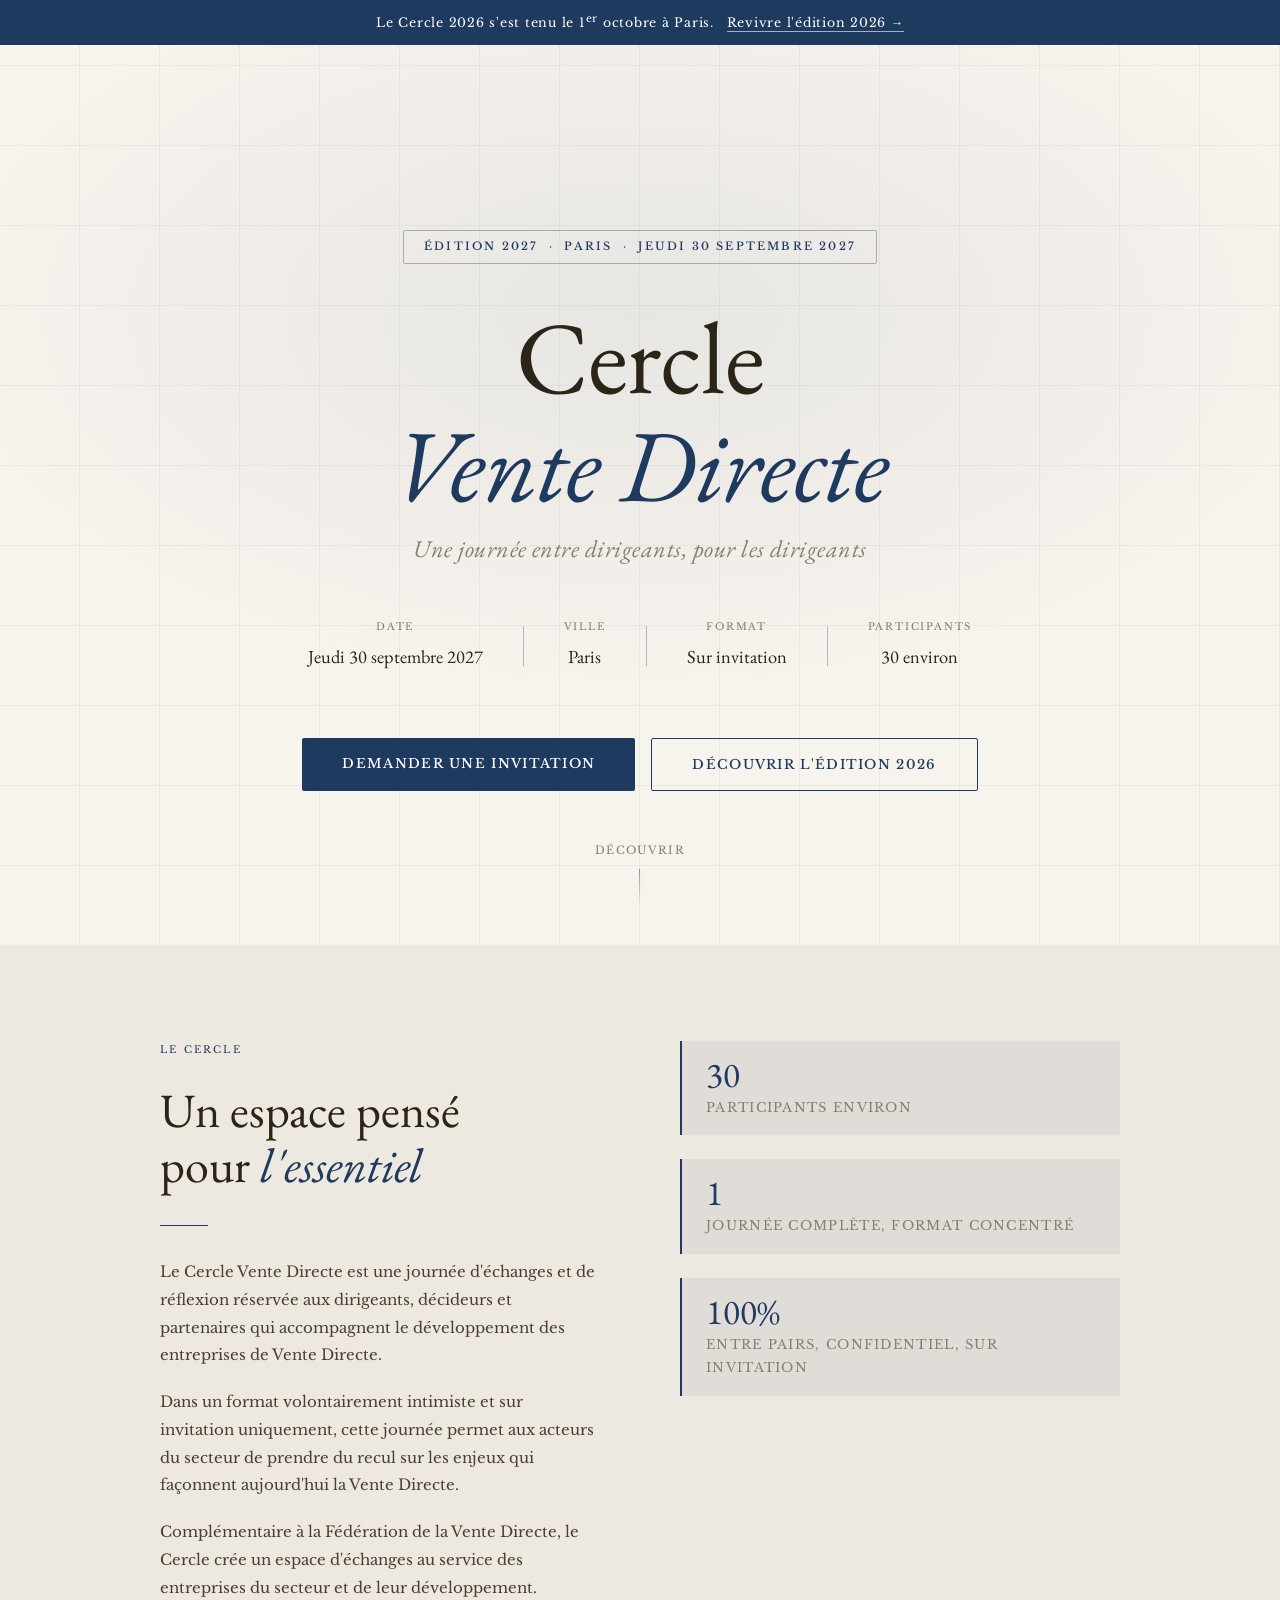
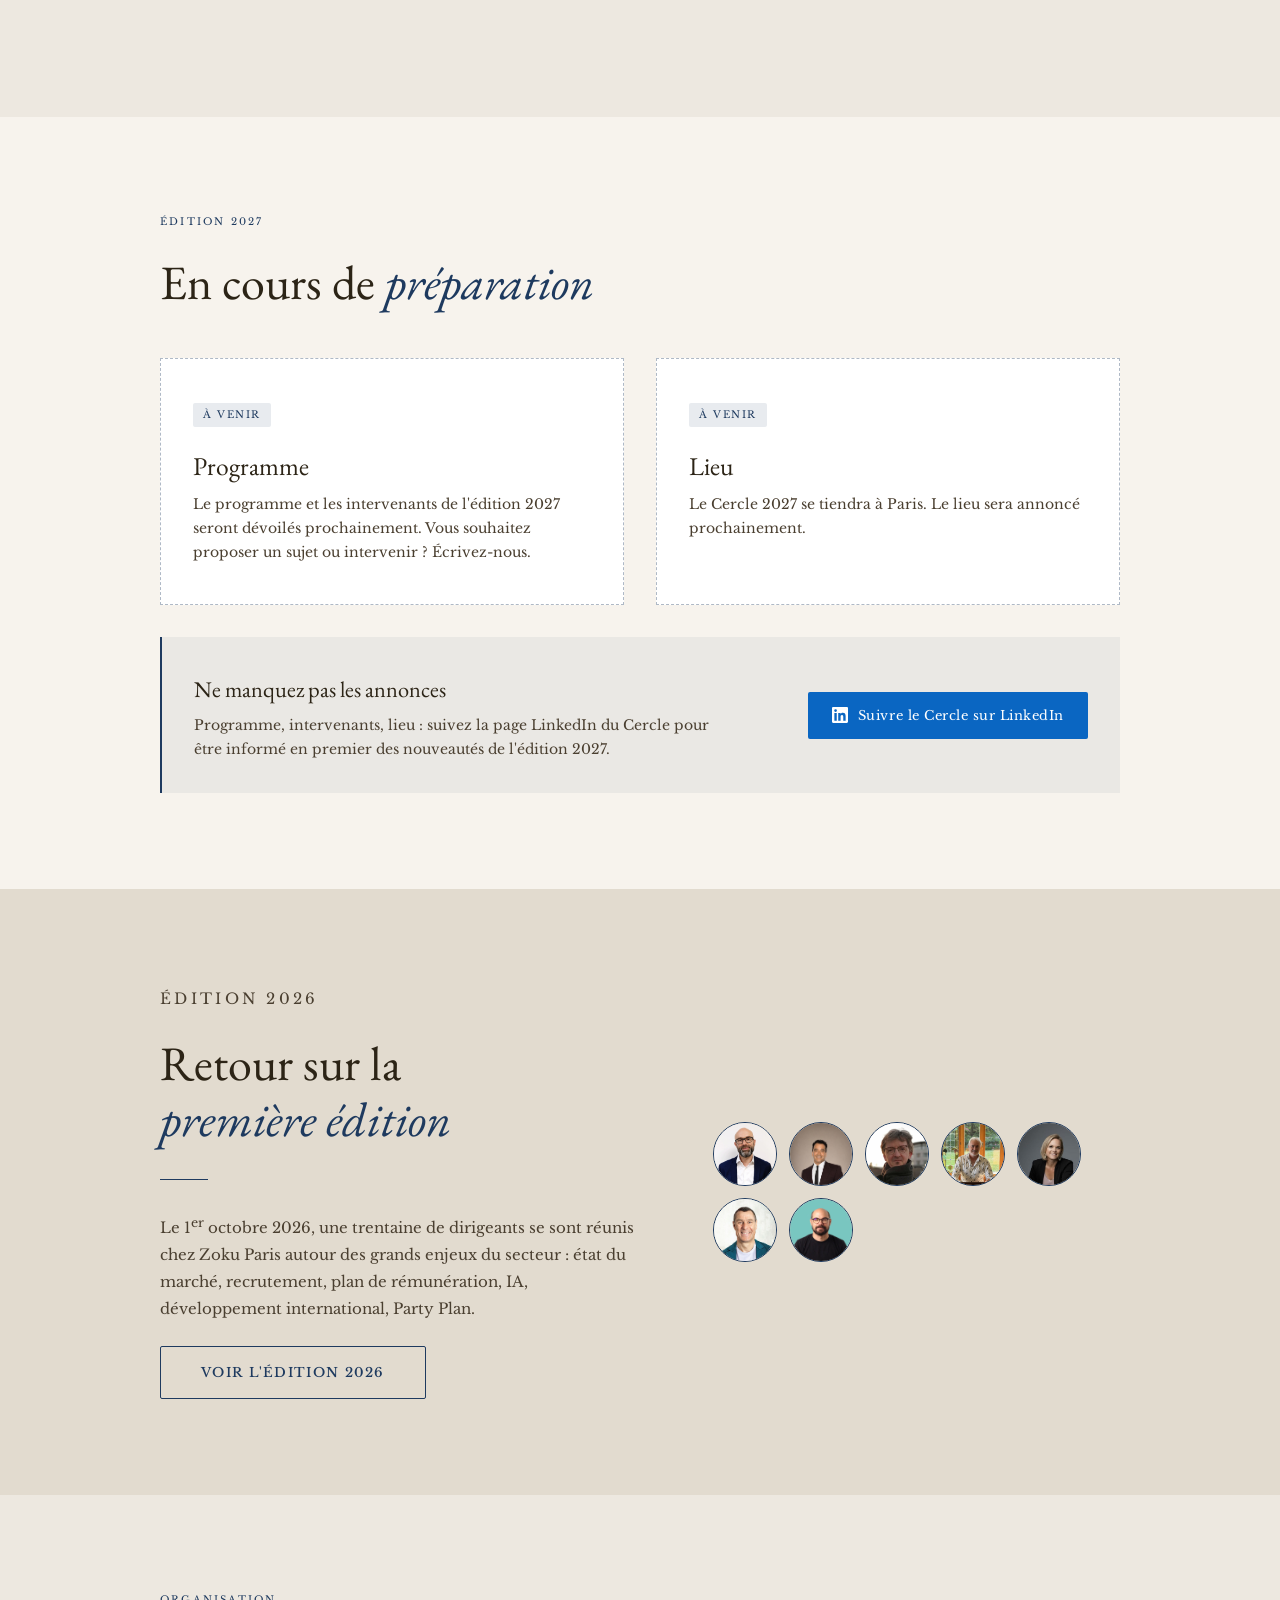
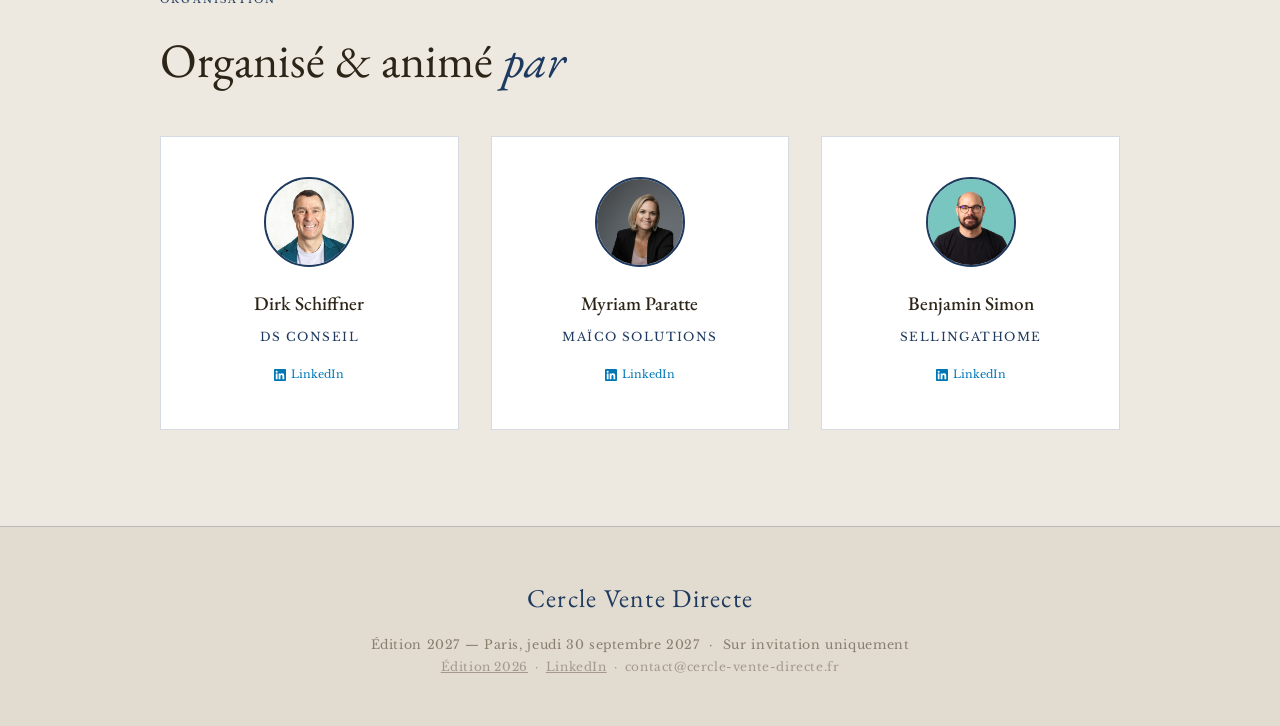
==== commit 437cbdd9: "Page d'accueil édition 2027, archive 2026 et visuels LinkedIn" ====
--- a/index.html
+++ b/index.html
@@ -3,940 +3,30 @@
 <head>
 <meta charset="UTF-8">
 <meta name="viewport" content="width=device-width, initial-scale=1.0">
-<title>Cercle Vente Directe — Paris 2026</title>
+<title>Cercle Vente Directe — Paris 2027</title>
+<meta name="description" content="Cercle Vente Directe, édition 2027 : une journée entre dirigeants de la Vente Directe, jeudi 30 septembre 2027 à Paris. Sur invitation.">
 <link href="https://fonts.googleapis.com/css2?family=EB+Garamond:ital,wght@0,400;0,500;0,600;1,400;1,500&family=Libre+Baskerville:ital,wght@0,400;0,700;1,400&display=swap" rel="stylesheet">
-<style>
-  *, *::before, *::after { box-sizing: border-box; margin: 0; padding: 0; }
-
-  :root {
-    --gold: #1E3A5F;
-    --gold-light: #2D5280;
-    --gold-pale: #D6E2F0;
-    --dark: #F7F3ED;
-    --dark-2: #EDE8E0;
-    --dark-3: #E2DBCF;
-    --mid: #9A9080;
-    --light: #2C2416;
-    --white: #FFFFFF;
-    --text-body: #4A3F30;
-    --text-muted: #8A7E6E;
-    --border: rgba(30,58,95,0.2);
-    --serif: 'EB Garamond', Georgia, serif;
-    --sans: 'Libre Baskerville', Georgia, serif;
-  }
-
-  html { scroll-behavior: smooth; }
-
-  body {
-    background: var(--dark);
-    color: var(--light);
-    font-family: var(--sans);
-    font-size: 15px;
-    line-height: 1.8;
-    overflow-x: hidden;
-  }
-
-  /* ── HERO ── */
-  .hero {
-    min-height: 100vh;
-    display: flex;
-    flex-direction: column;
-    justify-content: center;
-    align-items: center;
-    text-align: center;
-    padding: 6rem 2rem 4rem;
-    position: relative;
-    background:
-      radial-gradient(ellipse 80% 60% at 50% 30%, rgba(30,58,95,0.07) 0%, transparent 70%),
-      var(--dark);
-  }
-
-  .hero::before {
-    content: '';
-    position: absolute;
-    inset: 0;
-    background-image:
-      repeating-linear-gradient(0deg, transparent, transparent 79px, rgba(30,58,95,0.06) 79px, rgba(30,58,95,0.06) 80px),
-      repeating-linear-gradient(90deg, transparent, transparent 79px, rgba(30,58,95,0.06) 79px, rgba(30,58,95,0.06) 80px);
-    pointer-events: none;
-  }
-
-  .edition-tag {
-    display: inline-block;
-    font-family: var(--sans);
-    font-size: 11px;
-    font-weight: 500;
-    letter-spacing: 0.2em;
-    text-transform: uppercase;
-    color: var(--gold);
-    border: 1px solid rgba(30,58,95,0.35);
-    padding: 6px 20px;
-    border-radius: 2px;
-    margin-bottom: 2.5rem;
-  }
-
-  .hero-title {
-    font-family: var(--serif);
-    font-size: clamp(3rem, 8vw, 6.5rem);
-    font-weight: 300;
-    line-height: 1.05;
-    letter-spacing: -0.01em;
-    color: var(--light);
-    margin-bottom: 0.5rem;
-  }
-
-  .hero-title em {
-    font-style: italic;
-    color: var(--gold);
-  }
-
-  .hero-subtitle {
-    font-family: var(--serif);
-    font-size: clamp(1.1rem, 2.5vw, 1.5rem);
-    font-weight: 300;
-    font-style: italic;
-    color: var(--text-muted);
-    margin-bottom: 3rem;
-    letter-spacing: 0.02em;
-  }
-
-  .hero-meta {
-    display: flex;
-    gap: 2.5rem;
-    align-items: center;
-    justify-content: center;
-    flex-wrap: wrap;
-    margin-bottom: 4rem;
-  }
-
-  .hero-meta-item {
-    display: flex;
-    flex-direction: column;
-    align-items: center;
-    gap: 4px;
-  }
-
-  .hero-meta-label {
-    font-size: 10px;
-    letter-spacing: 0.18em;
-    text-transform: uppercase;
-    color: var(--text-muted);
-  }
-
-  .hero-meta-value {
-    font-family: var(--serif);
-    font-size: 1.15rem;
-    color: var(--light);
-    font-weight: 400;
-  }
-
-  .hero-meta-sep {
-    width: 1px;
-    height: 40px;
-    background: rgba(30,58,95,0.3);
-  }
-
-  .cta-btn {
-    display: inline-block;
-    font-family: var(--sans);
-    font-size: 13px;
-    font-weight: 500;
-    letter-spacing: 0.1em;
-    text-transform: uppercase;
-    color: var(--white);
-    background: var(--gold);
-    padding: 14px 40px;
-    border-radius: 2px;
-    text-decoration: none;
-    transition: background 0.2s, transform 0.15s;
-  }
-
-  .cta-btn:hover { background: var(--gold-light); transform: translateY(-1px); }
-
-  .cta-btn--outline {
-    background: transparent;
-    color: var(--gold);
-    border: 1.5px solid var(--gold);
-  }
-
-  .cta-btn--outline:hover { background: rgba(30,58,95,0.08); }
-
-  .hero-cta-group {
-    display: flex;
-    gap: 1rem;
-    flex-wrap: wrap;
-    justify-content: center;
-    margin-bottom: 0;
-  }
-
-  .scroll-hint {
-    position: absolute;
-    bottom: 2.5rem;
-    left: 50%;
-    transform: translateX(-50%);
-    display: flex;
-    flex-direction: column;
-    align-items: center;
-    gap: 8px;
-    color: var(--text-muted);
-    font-size: 11px;
-    letter-spacing: 0.12em;
-    text-transform: uppercase;
-    animation: nudge 2.5s ease-in-out infinite;
-  }
-
-  .scroll-hint::after {
-    content: '';
-    display: block;
-    width: 1px;
-    height: 36px;
-    background: linear-gradient(to bottom, rgba(30,58,95,0.5), transparent);
-  }
-
-  @keyframes nudge {
-    0%, 100% { transform: translateX(-50%) translateY(0); }
-    50% { transform: translateX(-50%) translateY(6px); }
-  }
-
-  /* ── SECTIONS ── */
-  section { padding: 6rem 2rem; }
-
-  .container {
-    max-width: 960px;
-    margin: 0 auto;
-  }
-
-  .container-wide {
-    max-width: 1100px;
-    margin: 0 auto;
-  }
-
-  .section-label {
-    font-size: 10px;
-    letter-spacing: 0.22em;
-    text-transform: uppercase;
-    color: var(--gold);
-    margin-bottom: 1.5rem;
-  }
-
-  .section-title {
-    font-family: var(--serif);
-    font-size: clamp(2rem, 4vw, 3rem);
-    font-weight: 300;
-    line-height: 1.15;
-    color: var(--light);
-    margin-bottom: 1.5rem;
-  }
-
-  .section-title em { font-style: italic; color: var(--gold); }
-
-  .divider {
-    width: 48px;
-    height: 1px;
-    background: var(--gold);
-    margin: 2rem 0;
-  }
-
-  /* ── INTRO SECTION ── */
-  .intro-section { background: var(--dark-2); }
-
-  .intro-grid {
-    display: grid;
-    grid-template-columns: 1fr 1fr;
-    gap: 5rem;
-    align-items: start;
-  }
-
-  @media (max-width: 720px) { .intro-grid { grid-template-columns: 1fr; gap: 3rem; } }
-
-  .intro-body p {
-    color: var(--text-body);
-    line-height: 1.85;
-    margin-bottom: 1.2rem;
-    font-size: 15px;
-  }
-
-  .intro-highlights {
-    display: flex;
-    flex-direction: column;
-    gap: 1.5rem;
-  }
-
-  .highlight-card {
-    border-left: 2px solid var(--gold);
-    padding: 1rem 1.5rem;
-    background: rgba(30,58,95,0.06);
-  }
-
-  .highlight-card .hc-num {
-    font-family: var(--serif);
-    font-size: 2.2rem;
-    font-weight: 300;
-    color: var(--gold);
-    line-height: 1;
-    margin-bottom: 4px;
-  }
-
-  .highlight-card .hc-label {
-    font-size: 13px;
-    color: var(--text-muted);
-    text-transform: uppercase;
-    letter-spacing: 0.1em;
-  }
-
-  /* ── POURQUOI ── */
-  .pourquoi-section { background: var(--dark); }
-
-  .why-grid {
-    display: grid;
-    grid-template-columns: repeat(auto-fit, minmax(200px, 1fr));
-    gap: 1.5rem;
-    margin-top: 3rem;
-  }
-
-  .why-card {
-    padding: 2rem 1.5rem;
-    border: 1px solid rgba(30,58,95,0.2);
-    position: relative;
-    background: var(--white);
-    transition: border-color 0.2s, box-shadow 0.2s;
-  }
-
-  .why-card:hover { border-color: rgba(30,58,95,0.45); box-shadow: 0 2px 16px rgba(30,58,95,0.08); }
-
-  .why-card .why-icon {
-    font-family: var(--serif);
-    font-size: 2.5rem;
-    font-weight: 300;
-    color: var(--gold);
-    line-height: 1;
-    margin-bottom: 1rem;
-  }
-
-  .why-card h3 {
-    font-family: var(--serif);
-    font-size: 1.15rem;
-    font-weight: 400;
-    color: var(--light);
-    margin-bottom: 0.6rem;
-  }
-
-  .why-card p {
-    font-size: 13.5px;
-    color: var(--text-muted);
-    line-height: 1.7;
-  }
-
-  /* ── PROGRAMME ── */
-  .programme-section { background: var(--dark-2); }
-
-  .programme-header {
-    display: grid;
-    grid-template-columns: 1fr 2fr;
-    gap: 4rem;
-    margin-bottom: 4rem;
-    align-items: end;
-  }
-
-  @media (max-width: 720px) { .programme-header { grid-template-columns: 1fr; gap: 2rem; } }
-
-  .programme-header p {
-    color: var(--text-body);
-    font-size: 15px;
-    line-height: 1.75;
-  }
-
-  .timeline { display: flex; flex-direction: column; gap: 0; }
-
-  .timeline-block {
-    display: grid;
-    grid-template-columns: 110px 1px 1fr;
-    gap: 0 1.5rem;
-    position: relative;
-  }
-
-  .tl-time {
-    font-family: var(--serif);
-    font-size: 13px;
-    color: var(--gold);
-    letter-spacing: 0.05em;
-    padding: 1.5rem 0;
-    text-align: right;
-    font-style: italic;
-  }
-
-  .tl-line {
-    display: flex;
-    flex-direction: column;
-    align-items: center;
-  }
-
-  .tl-dot {
-    width: 9px;
-    height: 9px;
-    border-radius: 50%;
-    background: var(--gold);
-    flex-shrink: 0;
-    margin-top: 1.75rem;
-  }
-
-  .tl-connector {
-    flex: 1;
-    width: 1px;
-    background: rgba(30,58,95,0.25);
-  }
-
-  .timeline-block:last-child .tl-connector { display: none; }
-
-  .tl-content {
-    padding: 1.25rem 0 2rem;
-  }
-
-  .tl-tag {
-    display: inline-block;
-    font-size: 10px;
-    letter-spacing: 0.15em;
-    text-transform: uppercase;
-    color: var(--gold);
-    background: rgba(30,58,95,0.1);
-    padding: 3px 10px;
-    border-radius: 2px;
-    margin-bottom: 0.6rem;
-  }
-
-  .tl-content h3 {
-    font-family: var(--serif);
-    font-size: 1.2rem;
-    font-weight: 400;
-    color: var(--light);
-    margin-bottom: 0.5rem;
-    line-height: 1.3;
-  }
-
-  .tl-content p {
-    font-size: 13.5px;
-    color: var(--text-body);
-    line-height: 1.7;
-    margin-bottom: 0.4rem;
-  }
-
-  .tl-speaker {
-    font-size: 12px;
-    color: var(--gold);
-    font-style: italic;
-    margin-top: 0.5rem !important;
-  }
-
-  .tl-break {
-    background: rgba(30,58,95,0.04);
-  }
-
-  .tl-break .tl-dot {
-    background: transparent;
-    border: 1px solid rgba(30,58,95,0.4);
-  }
-
-  .tl-break .tl-content h3 {
-    color: var(--text-muted);
-    font-style: italic;
-  }
-
-  /* ── PUBLIC ── */
-  .public-section { background: var(--dark); }
-
-  .public-grid {
-    display: grid;
-    grid-template-columns: 1fr 1fr;
-    gap: 4rem;
-    align-items: center;
-  }
-
-  @media (max-width: 720px) { .public-grid { grid-template-columns: 1fr; gap: 2rem; } }
-
-  .public-list { list-style: none; margin-top: 2rem; }
-
-  .public-list li {
-    display: flex;
-    align-items: flex-start;
-    gap: 1rem;
-    padding: 1rem 0;
-    border-bottom: 1px solid rgba(30,58,95,0.15);
-    font-size: 14.5px;
-    color: var(--text-body);
-    line-height: 1.6;
-  }
-
-  .public-list li::before {
-    content: '→';
-    color: var(--gold);
-    font-family: var(--serif);
-    flex-shrink: 0;
-    margin-top: 2px;
-  }
-
-  .public-quote {
-    font-family: var(--serif);
-    font-size: clamp(1.5rem, 3vw, 2.2rem);
-    font-weight: 300;
-    font-style: italic;
-    color: var(--text-muted);
-    line-height: 1.5;
-    position: relative;
-    padding-left: 2rem;
-  }
-
-  .public-quote::before {
-    content: '';
-    position: absolute;
-    left: 0;
-    top: 0.2em;
-    bottom: 0.2em;
-    width: 2px;
-    background: var(--gold);
-  }
-
-  /* ── LIEU ── */
-  .lieu-section { background: var(--dark-3); }
-
-  .lieu-grid {
-    display: grid;
-    grid-template-columns: 1.15fr 1fr;
-    gap: 4rem;
-    align-items: start;
-    margin-top: 3rem;
-  }
-
-  @media (max-width: 820px) { .lieu-grid { grid-template-columns: 1fr; gap: 2.5rem; } }
-
-  .lieu-intro {
-    font-size: 15px;
-    color: var(--text-body);
-    line-height: 1.8;
-    margin-bottom: 1.5rem;
-  }
-
-  .lieu-features { list-style: none; margin-top: 2rem; }
-
-  .lieu-features li {
-    display: flex;
-    align-items: flex-start;
-    gap: 1rem;
-    padding: 0.9rem 0;
-    border-bottom: 1px solid rgba(30,58,95,0.15);
-    font-size: 14.5px;
-    color: var(--text-body);
-    line-height: 1.6;
-  }
-
-  .lieu-features li::before {
-    content: '→';
-    color: var(--gold);
-    font-family: var(--serif);
-    flex-shrink: 0;
-    margin-top: 2px;
-  }
-
-  .lieu-card {
-    border: 1px solid rgba(30,58,95,0.3);
-    background: var(--white);
-    padding: 2.5rem;
-  }
-
-  .lieu-card-name {
-    font-family: var(--serif);
-    font-size: 1.9rem;
-    font-weight: 300;
-    color: var(--light);
-    line-height: 1.2;
-  }
-
-  .lieu-address {
-    font-style: normal;
-    font-size: 14.5px;
-    color: var(--text-body);
-    line-height: 1.7;
-    margin-top: 1.25rem;
-  }
-
-  .lieu-block {
-    margin-top: 1.75rem;
-    padding-top: 1.75rem;
-    border-top: 1px solid rgba(30,58,95,0.15);
-  }
-
-  .lieu-block-label {
-    font-size: 10px;
-    letter-spacing: 0.22em;
-    text-transform: uppercase;
-    color: var(--gold);
-    margin-bottom: 0.75rem;
-  }
-
-  .lieu-block p {
-    font-size: 14.5px;
-    color: var(--text-body);
-    line-height: 1.7;
-  }
-
-  .lieu-links {
-    display: flex;
-    flex-wrap: wrap;
-    gap: 1.5rem;
-    margin-top: 1.75rem;
-  }
-
-  .lieu-links a {
-    font-size: 12px;
-    letter-spacing: 0.12em;
-    text-transform: uppercase;
-    color: var(--gold);
-    text-decoration: none;
-    border-bottom: 1px solid rgba(30,58,95,0.35);
-    padding-bottom: 3px;
-    transition: color 0.2s, border-color 0.2s;
-  }
-
-  .lieu-links a:hover { color: var(--gold-light); border-color: var(--gold-light); }
-
-  /* ── PRICING ── */
-  .pricing-section {
-    background: var(--dark-2);
-    text-align: center;
-  }
-
-  .pricing-card {
-    display: inline-flex;
-    flex-direction: column;
-    align-items: center;
-    border: 1px solid rgba(30,58,95,0.3);
-    padding: 3rem 4rem;
-    max-width: 480px;
-    width: 100%;
-    margin: 3rem auto 0;
-    position: relative;
-    background: var(--white);
-  }
-
-  .pricing-card::before {
-    content: 'Sur invitation';
-    position: absolute;
-    top: -12px;
-    left: 50%;
-    transform: translateX(-50%);
-    font-size: 11px;
-    letter-spacing: 0.15em;
-    text-transform: uppercase;
-    color: var(--white);
-    background: var(--gold);
-    padding: 4px 16px;
-  }
-
-  .price-main {
-    font-family: var(--serif);
-    font-size: 4rem;
-    font-weight: 300;
-    color: var(--light);
-    line-height: 1;
-    margin-bottom: 4px;
-  }
-
-  .price-main sup { font-size: 1.8rem; vertical-align: top; margin-top: 0.4em; }
-
-  .price-label {
-    font-size: 12px;
-    letter-spacing: 0.12em;
-    text-transform: uppercase;
-    color: var(--gold);
-    margin-bottom: 2rem;
-  }
-
-  .price-includes {
-    list-style: none;
-    text-align: left;
-    width: 100%;
-    margin-bottom: 2rem;
-  }
-
-  .price-includes li {
-    display: flex;
-    align-items: center;
-    gap: 10px;
-    padding: 8px 0;
-    border-bottom: 1px solid rgba(30,58,95,0.12);
-    font-size: 14px;
-    color: var(--text-body);
-  }
-
-  .price-includes li::before {
-    content: '✓';
-    color: var(--gold);
-    font-size: 13px;
-  }
-
-  .price-extra {
-    font-size: 13px;
-    color: var(--text-muted);
-    font-style: italic;
-    margin-top: 1rem;
-  }
-
-  /* ── FOOTER ── */
-  footer {
-    background: var(--dark-3);
-    padding: 3rem 2rem;
-    text-align: center;
-    border-top: 1px solid rgba(30,58,95,0.2);
-  }
-
-  footer .footer-logo {
-    font-family: var(--serif);
-    font-size: 1.6rem;
-    font-weight: 300;
-    color: var(--gold);
-    letter-spacing: 0.05em;
-    margin-bottom: 0.8rem;
-  }
-
-  footer p {
-    font-size: 12.5px;
-    color: var(--text-muted);
-    letter-spacing: 0.05em;
-  }
-
-  /* ── OBJECTIFS ── */
-  .objectifs-section { background: var(--dark); }
-
-  .obj-grid {
-    display: grid;
-    grid-template-columns: repeat(auto-fit, minmax(260px, 1fr));
-    gap: 1px;
-    margin-top: 3rem;
-    border: 1px solid rgba(30,58,95,0.15);
-    background: rgba(30,58,95,0.1);
-  }
-
-  .obj-item {
-    padding: 2rem;
-    background: var(--dark);
-    transition: background 0.2s;
-  }
-
-  .obj-item:hover { background: var(--white); }
-
-  .obj-num {
-    font-family: var(--serif);
-    font-size: 3rem;
-    font-weight: 300;
-    color: rgba(30,58,95,0.25);
-    line-height: 1;
-    margin-bottom: 0.8rem;
-  }
-
-  .obj-item h3 {
-    font-family: var(--serif);
-    font-size: 1.05rem;
-    font-weight: 400;
-    color: var(--text-body);
-    line-height: 1.4;
-    font-style: italic;
-  }
-
-  /* ── INTERVENANTS ── */
-  .speakers-section { background: var(--dark); }
-
-  .speakers-grid {
-    display: grid;
-    grid-template-columns: repeat(auto-fill, minmax(160px, 1fr));
-    gap: 1.5rem;
-    margin-top: 3rem;
-  }
-
-  .speaker-card {
-    display: flex;
-    flex-direction: column;
-    align-items: center;
-    text-align: center;
-    padding: 1.75rem 1rem 1.5rem;
-    border: 1px solid rgba(30,58,95,0.15);
-    background: var(--white);
-    transition: border-color 0.2s, transform 0.15s;
-  }
-
-  .speaker-card:hover {
-    border-color: rgba(30,58,95,0.4);
-    transform: translateY(-2px);
-  }
-
-  .speaker-avatar {
-    width: 56px;
-    height: 56px;
-    border-radius: 50%;
-    display: flex;
-    align-items: center;
-    justify-content: center;
-    font-family: var(--serif);
-    font-size: 1.05rem;
-    font-weight: 500;
-    letter-spacing: 0.04em;
-    margin-bottom: 1rem;
-    flex-shrink: 0;
-    overflow: hidden;
-  }
-
-  .speaker-avatar img {
-    width: 100%;
-    height: 100%;
-    object-fit: cover;
-    object-position: top center;
-  }
-
-  /* palette distincte par initiales */
-  .spk-ds { background: #D6E2F0; border: 1.5px solid #1E3A5F; color: #1E3A5F; }
-  .spk-fb { background: #E8EEF5; border: 1.5px solid #4A6E8C; color: #4A6E8C; }
-  .spk-sr { background: #E6EBF5; border: 1.5px solid #2D4A7A; color: #2D4A7A; }
-  .spk-ac { background: #F5EBE8; border: 1.5px solid #9A5040; color: #9A5040; }
-  .spk-mp { background: #EDE8F5; border: 1.5px solid #7A6A9A; color: #7A6A9A; }
-  .spk-ec { background: #E8F2EE; border: 1.5px solid #3A7A6A; color: #3A7A6A; }
-  .spk-af { background: #F5F0E8; border: 1.5px solid #8A7040; color: #8A7040; }
-  .spk-ai { background: #F5E8EE; border: 1.5px solid #9A4A6A; color: #9A4A6A; }
-  .spk-bs { background: #E5EEF5; border: 1.5px solid #4A7A9A; color: #4A7A9A; }
-
-  .speaker-card h4 {
-    font-family: var(--serif);
-    font-size: 1rem;
-    font-weight: 500;
-    color: var(--light);
-    line-height: 1.3;
-    margin-bottom: 4px;
-  }
-
-  .speaker-card p {
-    font-size: 11.5px;
-    letter-spacing: 0.08em;
-    text-transform: uppercase;
-    color: var(--gold);
-  }
-
-  /* ── ÉQUIPE ── */
-  .team-section { background: var(--dark-2); }
-
-  .team-grid {
-    display: grid;
-    grid-template-columns: repeat(3, 1fr);
-    gap: 2rem;
-    margin-top: 3rem;
-  }
-
-  @media (max-width: 720px) { .team-grid { grid-template-columns: 1fr; gap: 1.5rem; } }
-
-  .team-card {
-    display: flex;
-    flex-direction: column;
-    align-items: center;
-    text-align: center;
-    padding: 2.5rem 2rem;
-    background: var(--white);
-    border: 1px solid rgba(30,58,95,0.18);
-    transition: border-color 0.2s, box-shadow 0.2s;
-  }
-
-  .team-card:hover {
-    border-color: rgba(30,58,95,0.4);
-    box-shadow: 0 4px 20px rgba(30,58,95,0.08);
-  }
-
-  .team-avatar {
-    width: 90px;
-    height: 90px;
-    border-radius: 50%;
-    background: #D6E2F0;
-    border: 2px solid #1E3A5F;
-    display: flex;
-    align-items: center;
-    justify-content: center;
-    font-family: var(--serif);
-    font-size: 1.4rem;
-    font-weight: 500;
-    color: var(--gold);
-    letter-spacing: 0.04em;
-    margin-bottom: 1.25rem;
-    flex-shrink: 0;
-    overflow: hidden;
-  }
-
-  .team-avatar img {
-    width: 100%;
-    height: 100%;
-    object-fit: cover;
-    object-position: top center;
-  }
-
-  .linkedin-link {
-    display: inline-flex;
-    align-items: center;
-    gap: 5px;
-    font-size: 11px;
-    color: #0077B5;
-    text-decoration: none;
-    margin-top: 8px;
-    letter-spacing: 0;
-    text-transform: none;
-    font-style: normal;
-  }
-
-  .linkedin-link:hover { text-decoration: underline; }
-
-  .linkedin-link svg { flex-shrink: 0; }
-
-  .team-avatar--mp {
-    background: #EDE8F5;
-    border-color: #7A6A9A;
-    color: #7A6A9A;
-  }
-
-  .team-avatar--bs {
-    background: #E5EEF5;
-    border-color: #4A7A9A;
-    color: #4A7A9A;
-  }
-
-  .team-info h3 {
-    font-family: var(--serif);
-    font-size: 1.2rem;
-    font-weight: 500;
-    color: var(--light);
-    margin-bottom: 4px;
-  }
-
-  .team-company {
-    font-size: 12px;
-    letter-spacing: 0.12em;
-    text-transform: uppercase;
-    color: var(--gold);
-    margin-bottom: 0.6rem !important;
-  }
-
-  .team-role {
-    font-size: 13px;
-    color: var(--text-muted);
-    font-style: italic;
-    line-height: 1.5;
-  }
-
-</style>
+<link rel="stylesheet" href="style.css">
 </head>
 <body>
 
+<div class="edition-bar">Le Cercle 2026 s'est tenu le 1<sup>er</sup> octobre à Paris. <a href="2026.html">Revivre l'édition 2026 →</a></div>
+
 <!-- HERO -->
 <section class="hero">
-  <div class="edition-tag">Édition 2026 &nbsp;·&nbsp; Paris &nbsp;·&nbsp; 1<sup>er</sup> octobre 2026</div>
+  <div class="edition-tag">Édition 2027 &nbsp;·&nbsp; Paris &nbsp;·&nbsp; Jeudi 30 septembre 2027</div>
   <h1 class="hero-title">Cercle<br><em>Vente Directe</em></h1>
   <p class="hero-subtitle">Une journée entre dirigeants, pour les dirigeants</p>
 
   <div class="hero-meta">
     <div class="hero-meta-item">
       <span class="hero-meta-label">Date</span>
-      <span class="hero-meta-value">1<sup>er</sup> octobre 2026</span>
+      <span class="hero-meta-value">Jeudi 30 septembre 2027</span>
+    </div>
+    <div class="hero-meta-sep"></div>
+    <div class="hero-meta-item">
+      <span class="hero-meta-label">Ville</span>
+      <span class="hero-meta-value">Paris</span>
     </div>
     <div class="hero-meta-sep"></div>
     <div class="hero-meta-item">
@@ -948,21 +38,11 @@
       <span class="hero-meta-label">Participants</span>
       <span class="hero-meta-value">30 environ</span>
     </div>
-    <div class="hero-meta-sep"></div>
-    <div class="hero-meta-item">
-      <span class="hero-meta-label">Lieu</span>
-      <span class="hero-meta-value"><a href="#lieu" style="color:inherit; text-decoration:none; border-bottom:1px solid rgba(30,58,95,0.3);">Zoku Paris 17<sup>e</sup></a></span>
-    </div>
-    <div class="hero-meta-sep"></div>
-    <div class="hero-meta-item">
-      <span class="hero-meta-label">Participation</span>
-      <span class="hero-meta-value">390 € HT</span>
-    </div>
   </div>
 
   <div class="hero-cta-group">
     <a href="mailto:contact@cercle-vente-directe.fr" class="cta-btn">Demander une invitation</a>
-    <a href="#programme" class="cta-btn cta-btn--outline">Voir le programme</a>
+    <a href="2026.html" class="cta-btn cta-btn--outline">Découvrir l'édition 2026</a>
   </div>
   <div class="scroll-hint">Découvrir</div>
 </section>
@@ -977,7 +57,7 @@
         <div class="divider"></div>
         <div class="intro-body">
           <p>Le Cercle Vente Directe est une journée d'échanges et de réflexion réservée aux dirigeants, décideurs et partenaires qui accompagnent le développement des entreprises de Vente Directe.</p>
-          <p>Dans un format volontairement intimiste et sur invitation uniquement, cette journée a été pensée pour permettre aux acteurs du secteur de prendre du recul sur les enjeux qui façonnent aujourd'hui la Vente Directe.</p>
+          <p>Dans un format volontairement intimiste et sur invitation uniquement, cette journée permet aux acteurs du secteur de prendre du recul sur les enjeux qui façonnent aujourd'hui la Vente Directe.</p>
           <p>Complémentaire à la Fédération de la Vente Directe, le Cercle crée un espace d'échanges au service des entreprises du secteur et de leur développement.</p>
         </div>
       </div>
@@ -999,477 +79,59 @@
   </div>
 </section>
 
-<!-- OBJECTIFS -->
-<section class="objectifs-section">
-  <div class="container-wide">
-    <p class="section-label">Objectifs</p>
-    <h2 class="section-title">Vous <em>repartirez</em> avec</h2>
-    <div class="obj-grid">
-      <div class="obj-item">
-        <div class="obj-num">01</div>
-        <h3>Prendre de la hauteur sur les évolutions, tendances et enjeux actuels de la Vente Directe</h3>
+<!-- PROGRAMME & LIEU À VENIR -->
+<section class="upcoming-section" id="programme">
+  <div class="container">
+    <p class="section-label">Édition 2027</p>
+    <h2 class="section-title">En cours de <em>préparation</em></h2>
+    <div class="upcoming-grid">
+      <div class="upcoming-card">
+        <span class="upcoming-status">À venir</span>
+        <h3>Programme</h3>
+        <p>Le programme et les intervenants de l'édition 2027 seront dévoilés prochainement. Vous souhaitez proposer un sujet ou intervenir ? Écrivez-nous.</p>
       </div>
-      <div class="obj-item">
-        <div class="obj-num">02</div>
-        <h3>Identifier de nouveaux leviers pour faire grandir vos ventes, votre parrainage et la dynamique de votre réseau</h3>
+      <div class="upcoming-card" id="lieu">
+        <span class="upcoming-status">À venir</span>
+        <h3>Lieu</h3>
+        <p>Le Cercle 2027 se tiendra à Paris. Le lieu sera annoncé prochainement.</p>
       </div>
-      <div class="obj-item">
-        <div class="obj-num">03</div>
-        <h3>Réfléchir à l'évolution de votre modèle : expérience conseiller, animation, rémunération, digitalisation</h3>
+    </div>
+
+    <div class="follow-box">
+      <div>
+        <h3>Ne manquez pas les annonces</h3>
+        <p>Programme, intervenants, lieu : suivez la page LinkedIn du Cercle pour être informé en premier des nouveautés de l'édition 2027.</p>
       </div>
-      <div class="obj-item">
-        <div class="obj-num">04</div>
-        <h3>Échanger entre pairs et confronter vos pratiques avec d'autres dirigeants du secteur</h3>
+      <a href="https://www.linkedin.com/company/cercle-de-la-vente-directe/" class="li-follow-btn" target="_blank" rel="noopener"><svg width="16" height="16" viewBox="0 0 24 24" fill="currentColor" aria-hidden="true"><path d="M20.447 20.452h-3.554v-5.569c0-1.328-.027-3.037-1.852-3.037-1.853 0-2.136 1.445-2.136 2.939v5.667H9.351V9h3.414v1.561h.046c.477-.9 1.637-1.85 3.37-1.85 3.601 0 4.267 2.37 4.267 5.455v6.286zM5.337 7.433a2.062 2.062 0 01-2.063-2.065 2.064 2.064 0 112.063 2.065zm1.782 13.019H3.555V9h3.564v11.452zM22.225 0H1.771C.792 0 0 .774 0 1.729v20.542C0 23.227.792 24 1.771 24h20.451C23.2 24 24 23.227 24 22.271V1.729C24 .774 23.2 0 22.222 0h.003z"/></svg> Suivre le Cercle sur LinkedIn</a>
+    </div>
+  </div>
+</section>
+
+<!-- RETOUR SUR 2026 -->
+<section class="recap-section">
+  <div class="container">
+    <div class="recap-grid">
+      <div>
+        <p class="section-label">Édition 2026</p>
+        <h2 class="section-title">Retour sur la<br><em>première édition</em></h2>
+        <div class="divider"></div>
+        <p>Le 1<sup>er</sup> octobre 2026, une trentaine de dirigeants se sont réunis chez Zoku Paris autour des grands enjeux du secteur : état du marché, recrutement, plan de rémunération, IA, développement international, Party Plan.</p>
+        <a href="2026.html" class="cta-btn cta-btn--outline">Voir l'édition 2026</a>
       </div>
-      <div class="obj-item">
-        <div class="obj-num">05</div>
-        <h3>Repartir avec des idées et pistes d'actions concrètes directement transposables dans votre entreprise</h3>
+      <div class="recap-faces">
+        <img src="Frederic.jpg" alt="Frédéric Billon">
+        <img src="Alexandre.jpg" alt="Alexander Hinklhofer Coelho">
+        <img src="Stefan.jpg" alt="Stefan Richter">
+        <img src="Eric.png" alt="Éric Clerc">
+        <img src="Myriam.jpeg" alt="Myriam Paratte">
+        <img src="Dirk.jpg" alt="Dirk Schiffner">
+        <img src="Benjamin.jpg" alt="Benjamin Simon">
       </div>
     </div>
   </div>
 </section>
 
-<!-- POURQUOI -->
-<section class="pourquoi-section">
-  <div class="container-wide">
-    <p class="section-label">Pourquoi participer</p>
-    <h2 class="section-title">Ce qui distingue<br>le <em>Cercle</em></h2>
-    <div class="why-grid">
-      <div class="why-card">
-        <div class="why-icon">○</div>
-        <h3>Format concentré</h3>
-        <p>Une journée pour prendre du recul, découvrir de nouvelles approches et nourrir vos réflexions stratégiques.</p>
-      </div>
-      <div class="why-card">
-        <div class="why-icon">◎</div>
-        <h3>Vision globale</h3>
-        <p>Des tendances du marché aux leviers de développement réseau, en passant par les outils, le leadership et l'innovation.</p>
-      </div>
-      <div class="why-card">
-        <div class="why-icon">◇</div>
-        <h3>Le terrain au cœur</h3>
-        <p>Retours d'expériences, cas concrets, échanges entre pairs et bonnes pratiques directement applicables.</p>
-      </div>
-      <div class="why-card">
-        <div class="why-icon">△</div>
-        <h3>Format restreint</h3>
-        <p>30 participants environ pour favoriser la qualité des échanges et le partage entre dirigeants.</p>
-      </div>
-      <div class="why-card">
-        <div class="why-icon">□</div>
-        <h3>Sur invitation</h3>
-        <p>Un espace confidentiel, propice aux échanges sincères et au partage entre acteurs du secteur.</p>
-      </div>
-    </div>
-  </div>
-</section>
-
-<!-- PROGRAMME -->
-<section class="programme-section" id="programme">
-  <div class="container-wide">
-    <div class="programme-header">
-      <div>
-        <p class="section-label">Programme</p>
-        <h2 class="section-title"><em>La journée</em></h2>
-      </div>
-      <p>Le Cercle alterne apports d'experts, partages d'expériences, ateliers et temps d'échanges. L'objectif : passer des grandes tendances du secteur aux leviers opérationnels du développement des réseaux.</p>
-    </div>
-
-    <div class="timeline">
-
-      <!-- Accueil -->
-      <div class="timeline-block tl-break">
-        <div class="tl-time">09h00</div>
-        <div class="tl-line"><div class="tl-dot"></div><div class="tl-connector"></div></div>
-        <div class="tl-content">
-          <span class="tl-tag">Accueil</span>
-          <h3>Café &amp; premières connexions</h3>
-          <p>Le Cercle commence là où tout se joue vraiment : autour d'un café.</p>
-        </div>
-      </div>
-
-      <!-- Bienvenue -->
-      <div class="timeline-block">
-        <div class="tl-time">09h15</div>
-        <div class="tl-line"><div class="tl-dot"></div><div class="tl-connector"></div></div>
-        <div class="tl-content">
-          <span class="tl-tag">Ouverture</span>
-          <h3>Mots de bienvenue &amp; vos enjeux</h3>
-          <p>Ouverture de cette première édition du Cercle Vente Directe : poser le cadre, rappeler l'intention et ce avec quoi chacun repartira — des concepts nouveaux, des outils, plus de structure et de vrais espaces de débat.</p>
-          <p>Restitution de l'enquête : les enjeux et les besoins que vous avez exprimés — recrutement, animation, digital, fidélisation ou développement réseau.</p>
-          <p class="tl-speaker">Myriam, Benjamin &amp; Dirk — Initiateurs du Cercle</p>
-        </div>
-      </div>
-
-      <!-- État du marché -->
-      <div class="timeline-block">
-        <div class="tl-time">09h30</div>
-        <div class="tl-line"><div class="tl-dot"></div><div class="tl-connector"></div></div>
-        <div class="tl-content">
-          <span class="tl-tag">Matinée — Vision &amp; Fondamentaux</span>
-          <h3>L'état de la Vente Directe en France</h3>
-          <p>Un état des lieux du secteur : son poids, ses dynamiques et les évolutions à venir. Et surtout, ce que les chiffres ne disent pas forcément du marché.</p>
-          <p class="tl-speaker">Frédéric Billon · Fédération de la Vente Directe</p>
-        </div>
-      </div>
-
-      <!-- Clés du succès -->
-      <div class="timeline-block">
-        <div class="tl-time">10h00</div>
-        <div class="tl-line"><div class="tl-dot"></div><div class="tl-connector"></div></div>
-        <div class="tl-content">
-          <h3>Les clés du succès : ce qui distingue les meilleurs</h3>
-          <p>Découvrez les facteurs clés de succès et les leviers qui font aujourd'hui la performance des réseaux les plus performants.</p>
-          <p class="tl-speaker">Dirk Schiffner · ds Conseil (CH/DE)</p>
-        </div>
-      </div>
-
-      <!-- Produits -->
-      <div class="timeline-block">
-        <div class="tl-time">10h30</div>
-        <div class="tl-line"><div class="tl-dot"></div><div class="tl-connector"></div></div>
-        <div class="tl-content">
-          <h3>Les nouveautés produits : où va la Vente Directe ?</h3>
-          <p>Quelles catégories progressent ? Quels marchés émergent ? Comment les entreprises renouvellent-elles leur offre pour rester attractives ?</p>
-          <p class="tl-speaker">Alexander Hinklhofer Coelho · Amare Global</p>
-        </div>
-      </div>
-
-      <!-- Pause -->
-      <div class="timeline-block tl-break">
-        <div class="tl-time">11h00</div>
-        <div class="tl-line"><div class="tl-dot"></div><div class="tl-connector"></div></div>
-        <div class="tl-content">
-          <span class="tl-tag">Pause</span>
-          <h3>Pause café — 20 minutes</h3>
-        </div>
-      </div>
-
-      <!-- ADN -->
-      <div class="timeline-block">
-        <div class="tl-time">11h20</div>
-        <div class="tl-line"><div class="tl-dot"></div><div class="tl-connector"></div></div>
-        <div class="tl-content">
-          <h3>L'ADN de la Vente Directe — Atelier interactif</h3>
-          <p>Les participants travailleront ensemble autour des fondamentaux qui font la force de la Vente Directe : relation humaine, entrepreneuriat, communauté, transmission, proximité terrain. Et comment certaines entreprises se concentrent sur un seul de ces éléments en délaissant les autres.</p>
-          <p>Êtes-vous conscient de cet ADN ? Travaillez-vous consciemment le sujet avec vos leaders ? Qu'avez-vous déjà mis en place, et où en êtes-vous ?</p>
-          <p class="tl-speaker">Myriam Paratte &amp; Dirk Schiffner</p>
-        </div>
-      </div>
-
-      <!-- Digital -->
-      <div class="timeline-block">
-        <div class="tl-time">12h00</div>
-        <div class="tl-line"><div class="tl-dot"></div><div class="tl-connector"></div></div>
-        <div class="tl-content">
-          <h3>Outils digitaux : l'impact de l'IA ? Comprendre les enjeux</h3>
-          <p>Comment l'IA altère nos repères et nos pratiques ? Jusqu'où nous rend-elle plus performant ? Quels sont les enjeux stratégiques liés à son utilisation ?</p>
-          <p class="tl-speaker">Benjamin Simon · SellingAtHome (FR)</p>
-        </div>
-      </div>
-
-      <!-- Mission (en réserve, non planifié) -->
-      <!-- <div class="timeline-block">
-        <div class="tl-time">—</div>
-        <div class="tl-line"><div class="tl-dot"></div><div class="tl-connector"></div></div>
-        <div class="tl-content">
-          <h3>Travailler avec mission, vision et valeurs</h3>
-          <p>Comment passer d'une mission affichée à un véritable levier d'alignement, d'engagement et de développement du réseau ?</p>
-          <p class="tl-speaker">Dirk Schiffner · ds Conseil</p>
-        </div>
-      </div> -->
-
-      <!-- Déjeuner -->
-      <div class="timeline-block tl-break">
-        <div class="tl-time">13h00</div>
-        <div class="tl-line"><div class="tl-dot"></div><div class="tl-connector"></div></div>
-        <div class="tl-content">
-          <span class="tl-tag">Déjeuner</span>
-          <h3>60 minutes pour transformer les idées en relations</h3>
-        </div>
-      </div>
-
-      <!-- Recrutement -->
-      <div class="timeline-block">
-        <div class="tl-time">14h00</div>
-        <div class="tl-line"><div class="tl-dot"></div><div class="tl-connector"></div></div>
-        <div class="tl-content">
-          <span class="tl-tag">Après-midi — Développement &amp; Croissance</span>
-          <h3>Le recrutement : pilier fondamental de la Vente Directe</h3>
-          <p>Approches qui fonctionnent aujourd'hui pour attirer, intégrer, accompagner et fidéliser de nouveaux conseillers.</p>
-          <p class="tl-speaker">Dirk Schiffner &amp; Myriam Paratte : témoignages terrain</p>
-        </div>
-      </div>
-
-      <!-- Rémunération -->
-      <div class="timeline-block">
-        <div class="tl-time">15h00</div>
-        <div class="tl-line"><div class="tl-dot"></div><div class="tl-connector"></div></div>
-        <div class="tl-content">
-          <span class="tl-tag">Outils &amp; Leviers</span>
-          <h3>Le plan de rémunération comme deuxième produit</h3>
-          <p>Un véritable levier d'attractivité, d'engagement et de développement du réseau. Auto-diagnostic : investissez-vous vos ressources au bon endroit ?</p>
-          <p class="tl-speaker">Stefan Richter · Mesnja (DE) &nbsp;<span title="Intervention en anglais"><img src="https://flagcdn.com/16x12/gb.png" width="16" height="12" alt="🇬🇧" style="vertical-align:middle; margin-right:3px; border-radius:1px;"> <em style="font-size:0.85em; font-style:italic; opacity:0.75;">en anglais</em></span></p>
-        </div>
-      </div>
-
-      <!-- Pause -->
-      <div class="timeline-block tl-break">
-        <div class="tl-time">15h30</div>
-        <div class="tl-line"><div class="tl-dot"></div><div class="tl-connector"></div></div>
-        <div class="tl-content">
-          <span class="tl-tag">Pause</span>
-          <h3>Pause café</h3>
-        </div>
-      </div>
-
-      <!-- International -->
-      <div class="timeline-block">
-        <div class="tl-time">15h45</div>
-        <div class="tl-line"><div class="tl-dot"></div><div class="tl-connector"></div></div>
-        <div class="tl-content">
-          <h3>Développement international</h3>
-          <p>Quand s'internationaliser ? Quels marchés ? Quels modèles et points de vigilance ? Retours d'expériences concrets.</p>
-          <p class="tl-speaker">Éric Clerc · Greenway Global</p>
-        </div>
-      </div>
-
-      <!-- Party Plan -->
-      <div class="timeline-block">
-        <div class="tl-time">16h15</div>
-        <div class="tl-line"><div class="tl-dot"></div><div class="tl-connector"></div></div>
-        <div class="tl-content">
-          <h3>Party Plan : le retour de la réunion à domicile</h3>
-          <p>Longtemps considérée comme dépassée, la réunion à domicile retrouve une nouvelle dynamique : réinventée, modernisée et plus actuelle que jamais.</p>
-          <p class="tl-speaker">Dirk Schiffner &amp; Myriam Paratte : témoignages terrain</p>
-        </div>
-      </div>
-
-      <!-- Événements -->
-      <div class="timeline-block">
-        <div class="tl-time">17h15</div>
-        <div class="tl-line"><div class="tl-dot"></div><div class="tl-connector"></div></div>
-        <div class="tl-content">
-          <span class="tl-tag">Clôture — Synthèse &amp; Perspectives</span>
-          <h3>Les événements : catalyseurs d'énergie et d'engagement</h3>
-          <p>Qu'est-ce qui transforme une convention ou un séminaire en véritable accélérateur d'énergie et d'adhésion ?</p>
-          <p class="tl-speaker">Intervenant à confirmer</p>
-        </div>
-      </div>
-
-      <!-- Table ronde -->
-      <div class="timeline-block">
-        <div class="tl-time">17h45</div>
-        <div class="tl-line"><div class="tl-dot"></div><div class="tl-connector"></div></div>
-        <div class="tl-content">
-          <h3>Table ronde &amp; échanges</h3>
-          <p>La journée se termine comme elle a commencé : en Cercle. Questions, sujets à approfondir, retours d'expériences et partages ouverts.</p>
-          <p class="tl-speaker">Dirk Schiffner, Myriam Paratte &amp; tous les intervenants</p>
-        </div>
-      </div>
-
-      <!-- Dîner -->
-      <div class="timeline-block tl-break">
-        <div class="tl-time">18h30</div>
-        <div class="tl-line"><div class="tl-dot"></div><div class="tl-connector"></div></div>
-        <div class="tl-content">
-          <span class="tl-tag">Optionnel +50 € HT</span>
-          <h3>Dîner</h3>
-          <p>Pour prolonger les échanges dans un cadre informel.</p>
-        </div>
-      </div>
-    </div>
-  </div>
-</section>
-
-<!-- INTERVENANTS -->
-<section class="speakers-section">
-  <div class="container-wide">
-    <p class="section-label">Intervenants</p>
-    <h2 class="section-title">Ceux qui <em>prennent la parole</em></h2>
-    <div class="speakers-grid">
-
-      <div class="speaker-card">
-        <div class="speaker-avatar">
-          <img src="Frederic.jpg" alt="Frédéric Billon">
-        </div>
-        <h4>Frédéric Billon</h4>
-        <p>FVD France</p>
-        <a href="https://www.linkedin.com/in/frederic-billon/" class="linkedin-link" target="_blank" rel="noopener">
-          <svg width="12" height="12" viewBox="0 0 24 24" fill="#0077B5"><path d="M20.447 20.452h-3.554v-5.569c0-1.328-.027-3.037-1.852-3.037-1.853 0-2.136 1.445-2.136 2.939v5.667H9.351V9h3.414v1.561h.046c.477-.9 1.637-1.85 3.37-1.85 3.601 0 4.267 2.37 4.267 5.455v6.286zM5.337 7.433a2.062 2.062 0 01-2.063-2.065 2.064 2.064 0 112.063 2.065zm1.782 13.019H3.555V9h3.564v11.452zM22.225 0H1.771C.792 0 0 .774 0 1.729v20.542C0 23.227.792 24 1.771 24h20.451C23.2 24 24 23.227 24 22.271V1.729C24 .774 23.2 0 22.222 0h.003z"/></svg>
-          LinkedIn
-        </a>
-      </div>
-
-      <div class="speaker-card">
-        <div class="speaker-avatar">
-          <img src="Alexandre.jpg" alt="Alexandre Coelho Hinklhofer">
-        </div>
-        <h4>Alexander Hinklhofer Coelho</h4>
-        <p>Amare Global</p>
-        <a href="https://www.linkedin.com/in/alexander-hinkhofer-coelho" class="linkedin-link" target="_blank" rel="noopener">
-          <svg width="12" height="12" viewBox="0 0 24 24" fill="#0077B5"><path d="M20.447 20.452h-3.554v-5.569c0-1.328-.027-3.037-1.852-3.037-1.853 0-2.136 1.445-2.136 2.939v5.667H9.351V9h3.414v1.561h.046c.477-.9 1.637-1.85 3.37-1.85 3.601 0 4.267 2.37 4.267 5.455v6.286zM5.337 7.433a2.062 2.062 0 01-2.063-2.065 2.064 2.064 0 112.063 2.065zm1.782 13.019H3.555V9h3.564v11.452zM22.225 0H1.771C.792 0 0 .774 0 1.729v20.542C0 23.227.792 24 1.771 24h20.451C23.2 24 24 23.227 24 22.271V1.729C24 .774 23.2 0 22.222 0h.003z"/></svg>
-          LinkedIn
-        </a>
-      </div>
-
-      <div class="speaker-card">
-        <div class="speaker-avatar">
-          <img src="Stefan.jpg" alt="Stefan Richter">
-        </div>
-        <h4>Stefan Richter</h4>
-        <p>Mesnja</p>
-        <a href="https://www.linkedin.com/in/stefan-richter-9139752/" class="linkedin-link" target="_blank" rel="noopener">
-          <svg width="12" height="12" viewBox="0 0 24 24" fill="#0077B5"><path d="M20.447 20.452h-3.554v-5.569c0-1.328-.027-3.037-1.852-3.037-1.853 0-2.136 1.445-2.136 2.939v5.667H9.351V9h3.414v1.561h.046c.477-.9 1.637-1.85 3.37-1.85 3.601 0 4.267 2.37 4.267 5.455v6.286zM5.337 7.433a2.062 2.062 0 01-2.063-2.065 2.064 2.064 0 112.063 2.065zm1.782 13.019H3.555V9h3.564v11.452zM22.225 0H1.771C.792 0 0 .774 0 1.729v20.542C0 23.227.792 24 1.771 24h20.451C23.2 24 24 23.227 24 22.271V1.729C24 .774 23.2 0 22.222 0h.003z"/></svg>
-          LinkedIn
-        </a>
-      </div>
-
-      <div class="speaker-card">
-        <div class="speaker-avatar">
-          <img src="Eric.png" alt="Éric Clerc">
-        </div>
-        <h4>Éric Clerc</h4>
-        <p>Greenway Global</p>
-        <a href="https://www.linkedin.com/in/clerc-eric-a684289/" class="linkedin-link" target="_blank" rel="noopener">
-          <svg width="12" height="12" viewBox="0 0 24 24" fill="#0077B5"><path d="M20.447 20.452h-3.554v-5.569c0-1.328-.027-3.037-1.852-3.037-1.853 0-2.136 1.445-2.136 2.939v5.667H9.351V9h3.414v1.561h.046c.477-.9 1.637-1.85 3.37-1.85 3.601 0 4.267 2.37 4.267 5.455v6.286zM5.337 7.433a2.062 2.062 0 01-2.063-2.065 2.064 2.064 0 112.063 2.065zm1.782 13.019H3.555V9h3.564v11.452zM22.225 0H1.771C.792 0 0 .774 0 1.729v20.542C0 23.227.792 24 1.771 24h20.451C23.2 24 24 23.227 24 22.271V1.729C24 .774 23.2 0 22.222 0h.003z"/></svg>
-          LinkedIn
-        </a>
-      </div>
-
-      <div class="speaker-card">
-        <div class="speaker-avatar">
-          <img src="Myriam.jpeg" alt="Myriam Paratte">
-        </div>
-        <h4>Myriam Paratte</h4>
-        <p>Maïco Solutions</p>
-        <a href="https://www.linkedin.com/in/myriam-paratte/" class="linkedin-link" target="_blank" rel="noopener">
-          <svg width="12" height="12" viewBox="0 0 24 24" fill="#0077B5"><path d="M20.447 20.452h-3.554v-5.569c0-1.328-.027-3.037-1.852-3.037-1.853 0-2.136 1.445-2.136 2.939v5.667H9.351V9h3.414v1.561h.046c.477-.9 1.637-1.85 3.37-1.85 3.601 0 4.267 2.37 4.267 5.455v6.286zM5.337 7.433a2.062 2.062 0 01-2.063-2.065 2.064 2.064 0 112.063 2.065zm1.782 13.019H3.555V9h3.564v11.452zM22.225 0H1.771C.792 0 0 .774 0 1.729v20.542C0 23.227.792 24 1.771 24h20.451C23.2 24 24 23.227 24 22.271V1.729C24 .774 23.2 0 22.222 0h.003z"/></svg>
-          LinkedIn
-        </a>
-      </div>
-
-      <div class="speaker-card">
-        <div class="speaker-avatar">
-          <img src="Dirk.jpg" alt="Dirk Schiffner">
-        </div>
-        <h4>Dirk Schiffner</h4>
-        <p>ds Conseil</p>
-        <a href="https://www.linkedin.com/in/dirk-schiffner/" class="linkedin-link" target="_blank" rel="noopener">
-          <svg width="12" height="12" viewBox="0 0 24 24" fill="#0077B5"><path d="M20.447 20.452h-3.554v-5.569c0-1.328-.027-3.037-1.852-3.037-1.853 0-2.136 1.445-2.136 2.939v5.667H9.351V9h3.414v1.561h.046c.477-.9 1.637-1.85 3.37-1.85 3.601 0 4.267 2.37 4.267 5.455v6.286zM5.337 7.433a2.062 2.062 0 01-2.063-2.065 2.064 2.064 0 112.063 2.065zm1.782 13.019H3.555V9h3.564v11.452zM22.225 0H1.771C.792 0 0 .774 0 1.729v20.542C0 23.227.792 24 1.771 24h20.451C23.2 24 24 23.227 24 22.271V1.729C24 .774 23.2 0 22.222 0h.003z"/></svg>
-          LinkedIn
-        </a>
-      </div>
-
-      <div class="speaker-card">
-        <div class="speaker-avatar">
-          <img src="Benjamin.jpg" alt="Benjamin Simon">
-        </div>
-        <h4>Benjamin Simon</h4>
-        <p>SellingAtHome</p>
-        <a href="https://www.linkedin.com/in/sixmon/" class="linkedin-link" target="_blank" rel="noopener">
-          <svg width="12" height="12" viewBox="0 0 24 24" fill="#0077B5"><path d="M20.447 20.452h-3.554v-5.569c0-1.328-.027-3.037-1.852-3.037-1.853 0-2.136 1.445-2.136 2.939v5.667H9.351V9h3.414v1.561h.046c.477-.9 1.637-1.85 3.37-1.85 3.601 0 4.267 2.37 4.267 5.455v6.286zM5.337 7.433a2.062 2.062 0 01-2.063-2.065 2.064 2.064 0 112.063 2.065zm1.782 13.019H3.555V9h3.564v11.452zM22.225 0H1.771C.792 0 0 .774 0 1.729v20.542C0 23.227.792 24 1.771 24h20.451C23.2 24 24 23.227 24 22.271V1.729C24 .774 23.2 0 22.222 0h.003z"/></svg>
-          LinkedIn
-        </a>
-      </div>
-
-    </div>
-  </div>
-</section>
-
-<!-- PUBLIC -->
-<section class="public-section">
-  <div class="container">
-    <div class="public-grid">
-      <div>
-        <p class="section-label">À qui s'adresse le Cercle</p>
-        <h2 class="section-title">Pour les<br><em>décideurs</em></h2>
-        <ul class="public-list">
-          <li>Dirigeants, fondateurs et directeurs généraux souhaitant prendre de la hauteur sur le développement de leur réseau</li>
-          <li>Responsables réseau, animation, développement, commerce, marketing, produit ou opérations</li>
-          <li>Leaders et managers impliqués dans le recrutement et l'accompagnement des équipes</li>
-          <li>Partenaires de l'écosystème : conseil, technologie, services et accompagnement</li>
-        </ul>
-      </div>
-      <div>
-        <p class="public-quote">Un espace confidentiel, concret et entre pairs, avec une ambition simple : repartir avec des idées directement transposables dans son entreprise.</p>
-      </div>
-    </div>
-  </div>
-</section>
-
-<!-- LIEU -->
-<section class="lieu-section" id="lieu">
-  <div class="container">
-    <p class="section-label">Le lieu</p>
-    <h2 class="section-title">Zoku <em>Paris</em></h2>
-
-    <div class="lieu-grid">
-      <div>
-        <p class="lieu-intro">Le Cercle se tiendra chez Zoku Paris, un lieu hybride primé qui mêle le confort d'un appartement à la fonctionnalité d'un espace de travail. Tous les espaces collectifs sont réunis sur le toit — lumière, vue panoramique sur les toits de Paris et l'une des plus grandes terrasses en rooftop du 17<sup>e</sup>.</p>
-        <p class="lieu-intro">Un cadre à taille humaine, pensé pour la rencontre et l'échange plutôt que pour la salle de conférence : exactement l'esprit du Cercle.</p>
-
-        <ul class="lieu-features">
-          <li>Espace événementiel de 105 m² et terrasse privative de 129 m², jusqu'à 70 personnes</li>
-          <li>Salles de réunion et espaces de travail complémentaires pour les temps en petits groupes</li>
-          <li>The Living Kitchen : restaurant aux inspirations méditerranéennes, en table partagée</li>
-          <li>Kindred Spirits, le bar en rooftop — idéal pour prolonger la journée</li>
-          <li>Wifi haut débit dans tout le bâtiment, espace de coworking et salle de sport</li>
-          <li>Quartier des Batignolles, à deux pas du parc Monceau</li>
-        </ul>
-      </div>
-
-      <div class="lieu-card">
-        <div class="lieu-card-name">Zoku Paris</div>
-        <address class="lieu-address">
-          48, avenue de la Porte de Clichy<br>
-          75017 Paris — 17<sup>e</sup> arrondissement
-        </address>
-
-        <div class="lieu-block">
-          <p class="lieu-block-label">Accès</p>
-          <p><strong>Métro 14</strong> — station au pied du bâtiment<br>
-          <strong>Métro 13</strong> — station juste en face</p>
-        </div>
-
-        <div class="lieu-block">
-          <p class="lieu-block-label">Hébergement</p>
-          <p>Zoku est également un apart-hôtel : lofts et studios sur place pour ceux qui viennent de loin ou souhaitent rester pour le dîner.</p>
-        </div>
-
-        <div class="lieu-links">
-          <a href="https://livezoku.com/paris/" target="_blank" rel="noopener">Site du lieu</a>
-          <a href="https://www.google.com/maps/search/?api=1&amp;query=Zoku+Paris%2C+48+Avenue+de+la+Porte+de+Clichy%2C+75017+Paris" target="_blank" rel="noopener">Voir sur la carte</a>
-        </div>
-      </div>
-    </div>
-  </div>
-</section>
-
-<!-- PRICING -->
-<section class="pricing-section">
-  <div class="container">
-    <p class="section-label">Conditions d'accès</p>
-    <h2 class="section-title">Participation &<br><em>inscription</em></h2>
-
-    <div style="display:flex; justify-content:center;">
-      <div class="pricing-card">
-        <div class="price-main"><sup>€</sup>390 <small style="font-size:0.4em; font-weight:400; letter-spacing:0.05em;">HT</small></div>
-        <div class="price-label">Contribution préférentielle client</div>
-        <ul class="price-includes">
-          <li>Accès à l'ensemble de la journée</li>
-          <li>Supports et ressources</li>
-          <li>Pauses café</li>
-          <li>Déjeuner inclus</li>
-        </ul>
-        <a href="mailto:contact@cercle-vente-directe.fr" class="cta-btn">Demander une invitation</a>
-        <p class="price-extra">Dîner optionnel : + 50 € HT<br>Frais de transport et hébergement à la charge des participants.</p>
-      </div>
-    </div>
-  </div>
-</section>
-
-
+<!-- ORGANISATION -->
 <section class="team-section">
   <div class="container">
     <p class="section-label">Organisation</p>
@@ -1525,9 +187,9 @@
 <!-- FOOTER -->
 <footer>
   <div class="footer-logo">Cercle Vente Directe</div>
-  <p>Édition 2026 — Zoku Paris, 1<sup>er</sup> octobre 2026 &nbsp;·&nbsp; Sur invitation uniquement</p>
-  <p style="font-size:12px; opacity:0.7;">48, avenue de la Porte de Clichy — 75017 Paris</p>
+  <p>Édition 2027 — Paris, jeudi 30 septembre 2027 &nbsp;·&nbsp; Sur invitation uniquement</p>
+  <p style="font-size:12px; opacity:0.7;"><a href="2026.html" style="color:inherit;">Édition 2026</a> &nbsp;·&nbsp; <a href="https://www.linkedin.com/company/cercle-de-la-vente-directe/" style="color:inherit;" target="_blank" rel="noopener">LinkedIn</a> &nbsp;·&nbsp; contact@cercle-vente-directe.fr</p>
 </footer>
 
 </body>
-</html>+</html>
--- a/style.css
+++ b/style.css
@@ -0,0 +1,1064 @@
+*, *::before, *::after { box-sizing: border-box; margin: 0; padding: 0; }
+
+:root {
+  --gold: #1E3A5F;
+  --gold-light: #2D5280;
+  --gold-pale: #D6E2F0;
+  --dark: #F7F3ED;
+  --dark-2: #EDE8E0;
+  --dark-3: #E2DBCF;
+  --mid: #9A9080;
+  --light: #2C2416;
+  --white: #FFFFFF;
+  --text-body: #4A3F30;
+  --text-muted: #8A7E6E;
+  --border: rgba(30,58,95,0.2);
+  --serif: 'EB Garamond', Georgia, serif;
+  --sans: 'Libre Baskerville', Georgia, serif;
+}
+
+html { scroll-behavior: smooth; }
+
+body {
+  background: var(--dark);
+  color: var(--light);
+  font-family: var(--sans);
+  font-size: 15px;
+  line-height: 1.8;
+  overflow-x: hidden;
+}
+
+/* ── HERO ── */
+.hero {
+  min-height: 100vh;
+  display: flex;
+  flex-direction: column;
+  justify-content: center;
+  align-items: center;
+  text-align: center;
+  padding: 6rem 2rem 4rem;
+  position: relative;
+  background:
+    radial-gradient(ellipse 80% 60% at 50% 30%, rgba(30,58,95,0.07) 0%, transparent 70%),
+    var(--dark);
+}
+
+.hero::before {
+  content: '';
+  position: absolute;
+  inset: 0;
+  background-image:
+    repeating-linear-gradient(0deg, transparent, transparent 79px, rgba(30,58,95,0.06) 79px, rgba(30,58,95,0.06) 80px),
+    repeating-linear-gradient(90deg, transparent, transparent 79px, rgba(30,58,95,0.06) 79px, rgba(30,58,95,0.06) 80px);
+  pointer-events: none;
+}
+
+.edition-tag {
+  display: inline-block;
+  font-family: var(--sans);
+  font-size: 11px;
+  font-weight: 500;
+  letter-spacing: 0.2em;
+  text-transform: uppercase;
+  color: var(--gold);
+  border: 1px solid rgba(30,58,95,0.35);
+  padding: 6px 20px;
+  border-radius: 2px;
+  margin-bottom: 2.5rem;
+}
+
+.hero-title {
+  font-family: var(--serif);
+  font-size: clamp(3rem, 8vw, 6.5rem);
+  font-weight: 300;
+  line-height: 1.05;
+  letter-spacing: -0.01em;
+  color: var(--light);
+  margin-bottom: 0.5rem;
+}
+
+.hero-title em {
+  font-style: italic;
+  color: var(--gold);
+}
+
+.hero-subtitle {
+  font-family: var(--serif);
+  font-size: clamp(1.1rem, 2.5vw, 1.5rem);
+  font-weight: 300;
+  font-style: italic;
+  color: var(--text-muted);
+  margin-bottom: 3rem;
+  letter-spacing: 0.02em;
+}
+
+.hero-meta {
+  display: flex;
+  gap: 2.5rem;
+  align-items: center;
+  justify-content: center;
+  flex-wrap: wrap;
+  margin-bottom: 4rem;
+}
+
+.hero-meta-item {
+  display: flex;
+  flex-direction: column;
+  align-items: center;
+  gap: 4px;
+}
+
+.hero-meta-label {
+  font-size: 10px;
+  letter-spacing: 0.18em;
+  text-transform: uppercase;
+  color: var(--text-muted);
+}
+
+.hero-meta-value {
+  font-family: var(--serif);
+  font-size: 1.15rem;
+  color: var(--light);
+  font-weight: 400;
+}
+
+.hero-meta-sep {
+  width: 1px;
+  height: 40px;
+  background: rgba(30,58,95,0.3);
+}
+
+.cta-btn {
+  display: inline-block;
+  font-family: var(--sans);
+  font-size: 13px;
+  font-weight: 500;
+  letter-spacing: 0.1em;
+  text-transform: uppercase;
+  color: var(--white);
+  background: var(--gold);
+  padding: 14px 40px;
+  border-radius: 2px;
+  text-decoration: none;
+  transition: background 0.2s, transform 0.15s;
+}
+
+.cta-btn:hover { background: var(--gold-light); transform: translateY(-1px); }
+
+.cta-btn--outline {
+  background: transparent;
+  color: var(--gold);
+  border: 1.5px solid var(--gold);
+}
+
+.cta-btn--outline:hover { background: rgba(30,58,95,0.08); }
+
+.hero-cta-group {
+  display: flex;
+  gap: 1rem;
+  flex-wrap: wrap;
+  justify-content: center;
+  margin-bottom: 0;
+}
+
+.scroll-hint {
+  position: absolute;
+  bottom: 2.5rem;
+  left: 50%;
+  transform: translateX(-50%);
+  display: flex;
+  flex-direction: column;
+  align-items: center;
+  gap: 8px;
+  color: var(--text-muted);
+  font-size: 11px;
+  letter-spacing: 0.12em;
+  text-transform: uppercase;
+  animation: nudge 2.5s ease-in-out infinite;
+}
+
+.scroll-hint::after {
+  content: '';
+  display: block;
+  width: 1px;
+  height: 36px;
+  background: linear-gradient(to bottom, rgba(30,58,95,0.5), transparent);
+}
+
+@keyframes nudge {
+  0%, 100% { transform: translateX(-50%) translateY(0); }
+  50% { transform: translateX(-50%) translateY(6px); }
+}
+
+/* ── SECTIONS ── */
+section { padding: 6rem 2rem; }
+
+.container {
+  max-width: 960px;
+  margin: 0 auto;
+}
+
+.container-wide {
+  max-width: 1100px;
+  margin: 0 auto;
+}
+
+.section-label {
+  font-size: 10px;
+  letter-spacing: 0.22em;
+  text-transform: uppercase;
+  color: var(--gold);
+  margin-bottom: 1.5rem;
+}
+
+.section-title {
+  font-family: var(--serif);
+  font-size: clamp(2rem, 4vw, 3rem);
+  font-weight: 300;
+  line-height: 1.15;
+  color: var(--light);
+  margin-bottom: 1.5rem;
+}
+
+.section-title em { font-style: italic; color: var(--gold); }
+
+.divider {
+  width: 48px;
+  height: 1px;
+  background: var(--gold);
+  margin: 2rem 0;
+}
+
+/* ── INTRO SECTION ── */
+.intro-section { background: var(--dark-2); }
+
+.intro-grid {
+  display: grid;
+  grid-template-columns: 1fr 1fr;
+  gap: 5rem;
+  align-items: start;
+}
+
+@media (max-width: 720px) { .intro-grid { grid-template-columns: 1fr; gap: 3rem; } }
+
+.intro-body p {
+  color: var(--text-body);
+  line-height: 1.85;
+  margin-bottom: 1.2rem;
+  font-size: 15px;
+}
+
+.intro-highlights {
+  display: flex;
+  flex-direction: column;
+  gap: 1.5rem;
+}
+
+.highlight-card {
+  border-left: 2px solid var(--gold);
+  padding: 1rem 1.5rem;
+  background: rgba(30,58,95,0.06);
+}
+
+.highlight-card .hc-num {
+  font-family: var(--serif);
+  font-size: 2.2rem;
+  font-weight: 300;
+  color: var(--gold);
+  line-height: 1;
+  margin-bottom: 4px;
+}
+
+.highlight-card .hc-label {
+  font-size: 13px;
+  color: var(--text-muted);
+  text-transform: uppercase;
+  letter-spacing: 0.1em;
+}
+
+/* ── POURQUOI ── */
+.pourquoi-section { background: var(--dark); }
+
+.why-grid {
+  display: grid;
+  grid-template-columns: repeat(auto-fit, minmax(200px, 1fr));
+  gap: 1.5rem;
+  margin-top: 3rem;
+}
+
+.why-card {
+  padding: 2rem 1.5rem;
+  border: 1px solid rgba(30,58,95,0.2);
+  position: relative;
+  background: var(--white);
+  transition: border-color 0.2s, box-shadow 0.2s;
+}
+
+.why-card:hover { border-color: rgba(30,58,95,0.45); box-shadow: 0 2px 16px rgba(30,58,95,0.08); }
+
+.why-card .why-icon {
+  font-family: var(--serif);
+  font-size: 2.5rem;
+  font-weight: 300;
+  color: var(--gold);
+  line-height: 1;
+  margin-bottom: 1rem;
+}
+
+.why-card h3 {
+  font-family: var(--serif);
+  font-size: 1.15rem;
+  font-weight: 400;
+  color: var(--light);
+  margin-bottom: 0.6rem;
+}
+
+.why-card p {
+  font-size: 13.5px;
+  color: var(--text-muted);
+  line-height: 1.7;
+}
+
+/* ── PROGRAMME ── */
+.programme-section { background: var(--dark-2); }
+
+.programme-header {
+  display: grid;
+  grid-template-columns: 1fr 2fr;
+  gap: 4rem;
+  margin-bottom: 4rem;
+  align-items: end;
+}
+
+@media (max-width: 720px) { .programme-header { grid-template-columns: 1fr; gap: 2rem; } }
+
+.programme-header p {
+  color: var(--text-body);
+  font-size: 15px;
+  line-height: 1.75;
+}
+
+.timeline { display: flex; flex-direction: column; gap: 0; }
+
+.timeline-block {
+  display: grid;
+  grid-template-columns: 110px 1px 1fr;
+  gap: 0 1.5rem;
+  position: relative;
+}
+
+.tl-time {
+  font-family: var(--serif);
+  font-size: 13px;
+  color: var(--gold);
+  letter-spacing: 0.05em;
+  padding: 1.5rem 0;
+  text-align: right;
+  font-style: italic;
+}
+
+.tl-line {
+  display: flex;
+  flex-direction: column;
+  align-items: center;
+}
+
+.tl-dot {
+  width: 9px;
+  height: 9px;
+  border-radius: 50%;
+  background: var(--gold);
+  flex-shrink: 0;
+  margin-top: 1.75rem;
+}
+
+.tl-connector {
+  flex: 1;
+  width: 1px;
+  background: rgba(30,58,95,0.25);
+}
+
+.timeline-block:last-child .tl-connector { display: none; }
+
+.tl-content {
+  padding: 1.25rem 0 2rem;
+}
+
+.tl-tag {
+  display: inline-block;
+  font-size: 10px;
+  letter-spacing: 0.15em;
+  text-transform: uppercase;
+  color: var(--gold);
+  background: rgba(30,58,95,0.1);
+  padding: 3px 10px;
+  border-radius: 2px;
+  margin-bottom: 0.6rem;
+}
+
+.tl-content h3 {
+  font-family: var(--serif);
+  font-size: 1.2rem;
+  font-weight: 400;
+  color: var(--light);
+  margin-bottom: 0.5rem;
+  line-height: 1.3;
+}
+
+.tl-content p {
+  font-size: 13.5px;
+  color: var(--text-body);
+  line-height: 1.7;
+  margin-bottom: 0.4rem;
+}
+
+.tl-speaker {
+  font-size: 12px;
+  color: var(--gold);
+  font-style: italic;
+  margin-top: 0.5rem !important;
+}
+
+.tl-break {
+  background: rgba(30,58,95,0.04);
+}
+
+.tl-break .tl-dot {
+  background: transparent;
+  border: 1px solid rgba(30,58,95,0.4);
+}
+
+.tl-break .tl-content h3 {
+  color: var(--text-muted);
+  font-style: italic;
+}
+
+/* ── PUBLIC ── */
+.public-section { background: var(--dark); }
+
+.public-grid {
+  display: grid;
+  grid-template-columns: 1fr 1fr;
+  gap: 4rem;
+  align-items: center;
+}
+
+@media (max-width: 720px) { .public-grid { grid-template-columns: 1fr; gap: 2rem; } }
+
+.public-list { list-style: none; margin-top: 2rem; }
+
+.public-list li {
+  display: flex;
+  align-items: flex-start;
+  gap: 1rem;
+  padding: 1rem 0;
+  border-bottom: 1px solid rgba(30,58,95,0.15);
+  font-size: 14.5px;
+  color: var(--text-body);
+  line-height: 1.6;
+}
+
+.public-list li::before {
+  content: '→';
+  color: var(--gold);
+  font-family: var(--serif);
+  flex-shrink: 0;
+  margin-top: 2px;
+}
+
+.public-quote {
+  font-family: var(--serif);
+  font-size: clamp(1.5rem, 3vw, 2.2rem);
+  font-weight: 300;
+  font-style: italic;
+  color: var(--text-muted);
+  line-height: 1.5;
+  position: relative;
+  padding-left: 2rem;
+}
+
+.public-quote::before {
+  content: '';
+  position: absolute;
+  left: 0;
+  top: 0.2em;
+  bottom: 0.2em;
+  width: 2px;
+  background: var(--gold);
+}
+
+/* ── LIEU ── */
+.lieu-section { background: var(--dark-3); }
+
+.lieu-grid {
+  display: grid;
+  grid-template-columns: 1.15fr 1fr;
+  gap: 4rem;
+  align-items: start;
+  margin-top: 3rem;
+}
+
+@media (max-width: 820px) { .lieu-grid { grid-template-columns: 1fr; gap: 2.5rem; } }
+
+.lieu-intro {
+  font-size: 15px;
+  color: var(--text-body);
+  line-height: 1.8;
+  margin-bottom: 1.5rem;
+}
+
+.lieu-features { list-style: none; margin-top: 2rem; }
+
+.lieu-features li {
+  display: flex;
+  align-items: flex-start;
+  gap: 1rem;
+  padding: 0.9rem 0;
+  border-bottom: 1px solid rgba(30,58,95,0.15);
+  font-size: 14.5px;
+  color: var(--text-body);
+  line-height: 1.6;
+}
+
+.lieu-features li::before {
+  content: '→';
+  color: var(--gold);
+  font-family: var(--serif);
+  flex-shrink: 0;
+  margin-top: 2px;
+}
+
+.lieu-card {
+  border: 1px solid rgba(30,58,95,0.3);
+  background: var(--white);
+  padding: 2.5rem;
+}
+
+.lieu-card-name {
+  font-family: var(--serif);
+  font-size: 1.9rem;
+  font-weight: 300;
+  color: var(--light);
+  line-height: 1.2;
+}
+
+.lieu-address {
+  font-style: normal;
+  font-size: 14.5px;
+  color: var(--text-body);
+  line-height: 1.7;
+  margin-top: 1.25rem;
+}
+
+.lieu-block {
+  margin-top: 1.75rem;
+  padding-top: 1.75rem;
+  border-top: 1px solid rgba(30,58,95,0.15);
+}
+
+.lieu-block-label {
+  font-size: 10px;
+  letter-spacing: 0.22em;
+  text-transform: uppercase;
+  color: var(--gold);
+  margin-bottom: 0.75rem;
+}
+
+.lieu-block p {
+  font-size: 14.5px;
+  color: var(--text-body);
+  line-height: 1.7;
+}
+
+.lieu-links {
+  display: flex;
+  flex-wrap: wrap;
+  gap: 1.5rem;
+  margin-top: 1.75rem;
+}
+
+.lieu-links a {
+  font-size: 12px;
+  letter-spacing: 0.12em;
+  text-transform: uppercase;
+  color: var(--gold);
+  text-decoration: none;
+  border-bottom: 1px solid rgba(30,58,95,0.35);
+  padding-bottom: 3px;
+  transition: color 0.2s, border-color 0.2s;
+}
+
+.lieu-links a:hover { color: var(--gold-light); border-color: var(--gold-light); }
+
+/* ── PRICING ── */
+.pricing-section {
+  background: var(--dark-2);
+  text-align: center;
+}
+
+.pricing-card {
+  display: inline-flex;
+  flex-direction: column;
+  align-items: center;
+  border: 1px solid rgba(30,58,95,0.3);
+  padding: 3rem 4rem;
+  max-width: 480px;
+  width: 100%;
+  margin: 3rem auto 0;
+  position: relative;
+  background: var(--white);
+}
+
+.pricing-card::before {
+  content: 'Sur invitation';
+  position: absolute;
+  top: -12px;
+  left: 50%;
+  transform: translateX(-50%);
+  font-size: 11px;
+  letter-spacing: 0.15em;
+  text-transform: uppercase;
+  color: var(--white);
+  background: var(--gold);
+  padding: 4px 16px;
+}
+
+.price-main {
+  font-family: var(--serif);
+  font-size: 4rem;
+  font-weight: 300;
+  color: var(--light);
+  line-height: 1;
+  margin-bottom: 4px;
+}
+
+.price-main sup { font-size: 1.8rem; vertical-align: top; margin-top: 0.4em; }
+
+.price-label {
+  font-size: 12px;
+  letter-spacing: 0.12em;
+  text-transform: uppercase;
+  color: var(--gold);
+  margin-bottom: 2rem;
+}
+
+.price-includes {
+  list-style: none;
+  text-align: left;
+  width: 100%;
+  margin-bottom: 2rem;
+}
+
+.price-includes li {
+  display: flex;
+  align-items: center;
+  gap: 10px;
+  padding: 8px 0;
+  border-bottom: 1px solid rgba(30,58,95,0.12);
+  font-size: 14px;
+  color: var(--text-body);
+}
+
+.price-includes li::before {
+  content: '✓';
+  color: var(--gold);
+  font-size: 13px;
+}
+
+.price-extra {
+  font-size: 13px;
+  color: var(--text-muted);
+  font-style: italic;
+  margin-top: 1rem;
+}
+
+/* ── FOOTER ── */
+footer {
+  background: var(--dark-3);
+  padding: 3rem 2rem;
+  text-align: center;
+  border-top: 1px solid rgba(30,58,95,0.2);
+}
+
+footer .footer-logo {
+  font-family: var(--serif);
+  font-size: 1.6rem;
+  font-weight: 300;
+  color: var(--gold);
+  letter-spacing: 0.05em;
+  margin-bottom: 0.8rem;
+}
+
+footer p {
+  font-size: 12.5px;
+  color: var(--text-muted);
+  letter-spacing: 0.05em;
+}
+
+/* ── OBJECTIFS ── */
+.objectifs-section { background: var(--dark); }
+
+.obj-grid {
+  display: grid;
+  grid-template-columns: repeat(auto-fit, minmax(260px, 1fr));
+  gap: 1px;
+  margin-top: 3rem;
+  border: 1px solid rgba(30,58,95,0.15);
+  background: rgba(30,58,95,0.1);
+}
+
+.obj-item {
+  padding: 2rem;
+  background: var(--dark);
+  transition: background 0.2s;
+}
+
+.obj-item:hover { background: var(--white); }
+
+.obj-num {
+  font-family: var(--serif);
+  font-size: 3rem;
+  font-weight: 300;
+  color: rgba(30,58,95,0.25);
+  line-height: 1;
+  margin-bottom: 0.8rem;
+}
+
+.obj-item h3 {
+  font-family: var(--serif);
+  font-size: 1.05rem;
+  font-weight: 400;
+  color: var(--text-body);
+  line-height: 1.4;
+  font-style: italic;
+}
+
+/* ── INTERVENANTS ── */
+.speakers-section { background: var(--dark); }
+
+.speakers-grid {
+  display: grid;
+  grid-template-columns: repeat(auto-fill, minmax(160px, 1fr));
+  gap: 1.5rem;
+  margin-top: 3rem;
+}
+
+.speaker-card {
+  display: flex;
+  flex-direction: column;
+  align-items: center;
+  text-align: center;
+  padding: 1.75rem 1rem 1.5rem;
+  border: 1px solid rgba(30,58,95,0.15);
+  background: var(--white);
+  transition: border-color 0.2s, transform 0.15s;
+}
+
+.speaker-card:hover {
+  border-color: rgba(30,58,95,0.4);
+  transform: translateY(-2px);
+}
+
+.speaker-avatar {
+  width: 56px;
+  height: 56px;
+  border-radius: 50%;
+  display: flex;
+  align-items: center;
+  justify-content: center;
+  font-family: var(--serif);
+  font-size: 1.05rem;
+  font-weight: 500;
+  letter-spacing: 0.04em;
+  margin-bottom: 1rem;
+  flex-shrink: 0;
+  overflow: hidden;
+}
+
+.speaker-avatar img {
+  width: 100%;
+  height: 100%;
+  object-fit: cover;
+  object-position: top center;
+}
+
+/* palette distincte par initiales */
+.spk-ds { background: #D6E2F0; border: 1.5px solid #1E3A5F; color: #1E3A5F; }
+.spk-fb { background: #E8EEF5; border: 1.5px solid #4A6E8C; color: #4A6E8C; }
+.spk-sr { background: #E6EBF5; border: 1.5px solid #2D4A7A; color: #2D4A7A; }
+.spk-ac { background: #F5EBE8; border: 1.5px solid #9A5040; color: #9A5040; }
+.spk-mp { background: #EDE8F5; border: 1.5px solid #7A6A9A; color: #7A6A9A; }
+.spk-ec { background: #E8F2EE; border: 1.5px solid #3A7A6A; color: #3A7A6A; }
+.spk-af { background: #F5F0E8; border: 1.5px solid #8A7040; color: #8A7040; }
+.spk-ai { background: #F5E8EE; border: 1.5px solid #9A4A6A; color: #9A4A6A; }
+.spk-bs { background: #E5EEF5; border: 1.5px solid #4A7A9A; color: #4A7A9A; }
+
+.speaker-card h4 {
+  font-family: var(--serif);
+  font-size: 1rem;
+  font-weight: 500;
+  color: var(--light);
+  line-height: 1.3;
+  margin-bottom: 4px;
+}
+
+.speaker-card p {
+  font-size: 11.5px;
+  letter-spacing: 0.08em;
+  text-transform: uppercase;
+  color: var(--gold);
+}
+
+/* ── ÉQUIPE ── */
+.team-section { background: var(--dark-2); }
+
+.team-grid {
+  display: grid;
+  grid-template-columns: repeat(3, 1fr);
+  gap: 2rem;
+  margin-top: 3rem;
+}
+
+@media (max-width: 720px) { .team-grid { grid-template-columns: 1fr; gap: 1.5rem; } }
+
+.team-card {
+  display: flex;
+  flex-direction: column;
+  align-items: center;
+  text-align: center;
+  padding: 2.5rem 2rem;
+  background: var(--white);
+  border: 1px solid rgba(30,58,95,0.18);
+  transition: border-color 0.2s, box-shadow 0.2s;
+}
+
+.team-card:hover {
+  border-color: rgba(30,58,95,0.4);
+  box-shadow: 0 4px 20px rgba(30,58,95,0.08);
+}
+
+.team-avatar {
+  width: 90px;
+  height: 90px;
+  border-radius: 50%;
+  background: #D6E2F0;
+  border: 2px solid #1E3A5F;
+  display: flex;
+  align-items: center;
+  justify-content: center;
+  font-family: var(--serif);
+  font-size: 1.4rem;
+  font-weight: 500;
+  color: var(--gold);
+  letter-spacing: 0.04em;
+  margin-bottom: 1.25rem;
+  flex-shrink: 0;
+  overflow: hidden;
+}
+
+.team-avatar img {
+  width: 100%;
+  height: 100%;
+  object-fit: cover;
+  object-position: top center;
+}
+
+.linkedin-link {
+  display: inline-flex;
+  align-items: center;
+  gap: 5px;
+  font-size: 11px;
+  color: #0077B5;
+  text-decoration: none;
+  margin-top: 8px;
+  letter-spacing: 0;
+  text-transform: none;
+  font-style: normal;
+}
+
+.linkedin-link:hover { text-decoration: underline; }
+
+.linkedin-link svg { flex-shrink: 0; }
+
+.team-avatar--mp {
+  background: #EDE8F5;
+  border-color: #7A6A9A;
+  color: #7A6A9A;
+}
+
+.team-avatar--bs {
+  background: #E5EEF5;
+  border-color: #4A7A9A;
+  color: #4A7A9A;
+}
+
+.team-info h3 {
+  font-family: var(--serif);
+  font-size: 1.2rem;
+  font-weight: 500;
+  color: var(--light);
+  margin-bottom: 4px;
+}
+
+.team-company {
+  font-size: 12px;
+  letter-spacing: 0.12em;
+  text-transform: uppercase;
+  color: var(--gold);
+  margin-bottom: 0.6rem !important;
+}
+
+.team-role {
+  font-size: 13px;
+  color: var(--text-muted);
+  font-style: italic;
+  line-height: 1.5;
+}
+
+
+/* ── BANDEAU ÉDITION ── */
+.edition-bar {
+  position: relative;
+  z-index: 2;
+  background: var(--gold);
+  color: var(--white);
+  text-align: center;
+  padding: 10px 1rem;
+  font-size: 12.5px;
+  letter-spacing: 0.06em;
+}
+
+.edition-bar a {
+  color: var(--white);
+  text-decoration: none;
+  border-bottom: 1px solid rgba(255,255,255,0.6);
+  padding-bottom: 1px;
+  margin-left: 0.5rem;
+  white-space: nowrap;
+}
+
+.edition-bar a:hover { border-color: var(--white); }
+
+/* ── À VENIR (2027) ── */
+.upcoming-section { background: var(--dark); }
+
+.upcoming-grid {
+  display: grid;
+  grid-template-columns: 1fr 1fr;
+  gap: 2rem;
+  margin-top: 3rem;
+}
+
+@media (max-width: 720px) { .upcoming-grid { grid-template-columns: 1fr; } }
+
+.upcoming-card {
+  border: 1px dashed rgba(30,58,95,0.35);
+  background: var(--white);
+  padding: 2.5rem 2rem;
+}
+
+.upcoming-card h3 {
+  font-family: var(--serif);
+  font-size: 1.6rem;
+  font-weight: 300;
+  color: var(--light);
+  margin-bottom: 0.25rem;
+}
+
+.upcoming-status {
+  display: inline-block;
+  font-size: 10px;
+  letter-spacing: 0.15em;
+  text-transform: uppercase;
+  color: var(--gold);
+  background: rgba(30,58,95,0.1);
+  padding: 3px 10px;
+  border-radius: 2px;
+  margin-bottom: 1rem;
+}
+
+.upcoming-card p {
+  font-size: 14px;
+  color: var(--text-body);
+  line-height: 1.7;
+}
+
+/* ── RETOUR SUR 2026 ── */
+.recap-section { background: var(--dark-3); }
+
+.recap-grid {
+  display: grid;
+  grid-template-columns: 1.2fr 1fr;
+  gap: 4rem;
+  align-items: center;
+}
+
+@media (max-width: 820px) { .recap-grid { grid-template-columns: 1fr; gap: 2.5rem; } }
+
+.recap-grid p {
+  color: var(--text-body);
+  font-size: 15px;
+  line-height: 1.8;
+  margin-bottom: 1.5rem;
+}
+
+.recap-faces {
+  display: flex;
+  flex-wrap: wrap;
+  gap: 0.75rem;
+}
+
+.recap-faces img {
+  width: 64px;
+  height: 64px;
+  border-radius: 50%;
+  object-fit: cover;
+  object-position: top center;
+  border: 1.5px solid var(--gold);
+}
+
+/* ── SUIVRE SUR LINKEDIN ── */
+.li-follow-btn {
+  display: inline-flex;
+  align-items: center;
+  gap: 10px;
+  font-family: var(--sans);
+  font-size: 13px;
+  letter-spacing: 0.04em;
+  color: var(--white);
+  background: #0A66C2;
+  padding: 12px 24px;
+  border-radius: 2px;
+  text-decoration: none;
+  white-space: nowrap;
+  transition: background 0.2s, transform 0.15s;
+}
+
+.li-follow-btn:hover { background: #004182; transform: translateY(-1px); }
+
+.follow-box {
+  display: flex;
+  align-items: center;
+  justify-content: space-between;
+  gap: 2rem;
+  flex-wrap: wrap;
+  margin-top: 2rem;
+  padding: 2rem;
+  background: rgba(30,58,95,0.06);
+  border-left: 2px solid var(--gold);
+}
+
+.follow-box h3 {
+  font-family: var(--serif);
+  font-size: 1.4rem;
+  font-weight: 400;
+  color: var(--light);
+  margin-bottom: 0.25rem;
+}
+
+.follow-box p {
+  font-size: 14px;
+  color: var(--text-body);
+  line-height: 1.7;
+  max-width: 520px;
+}
